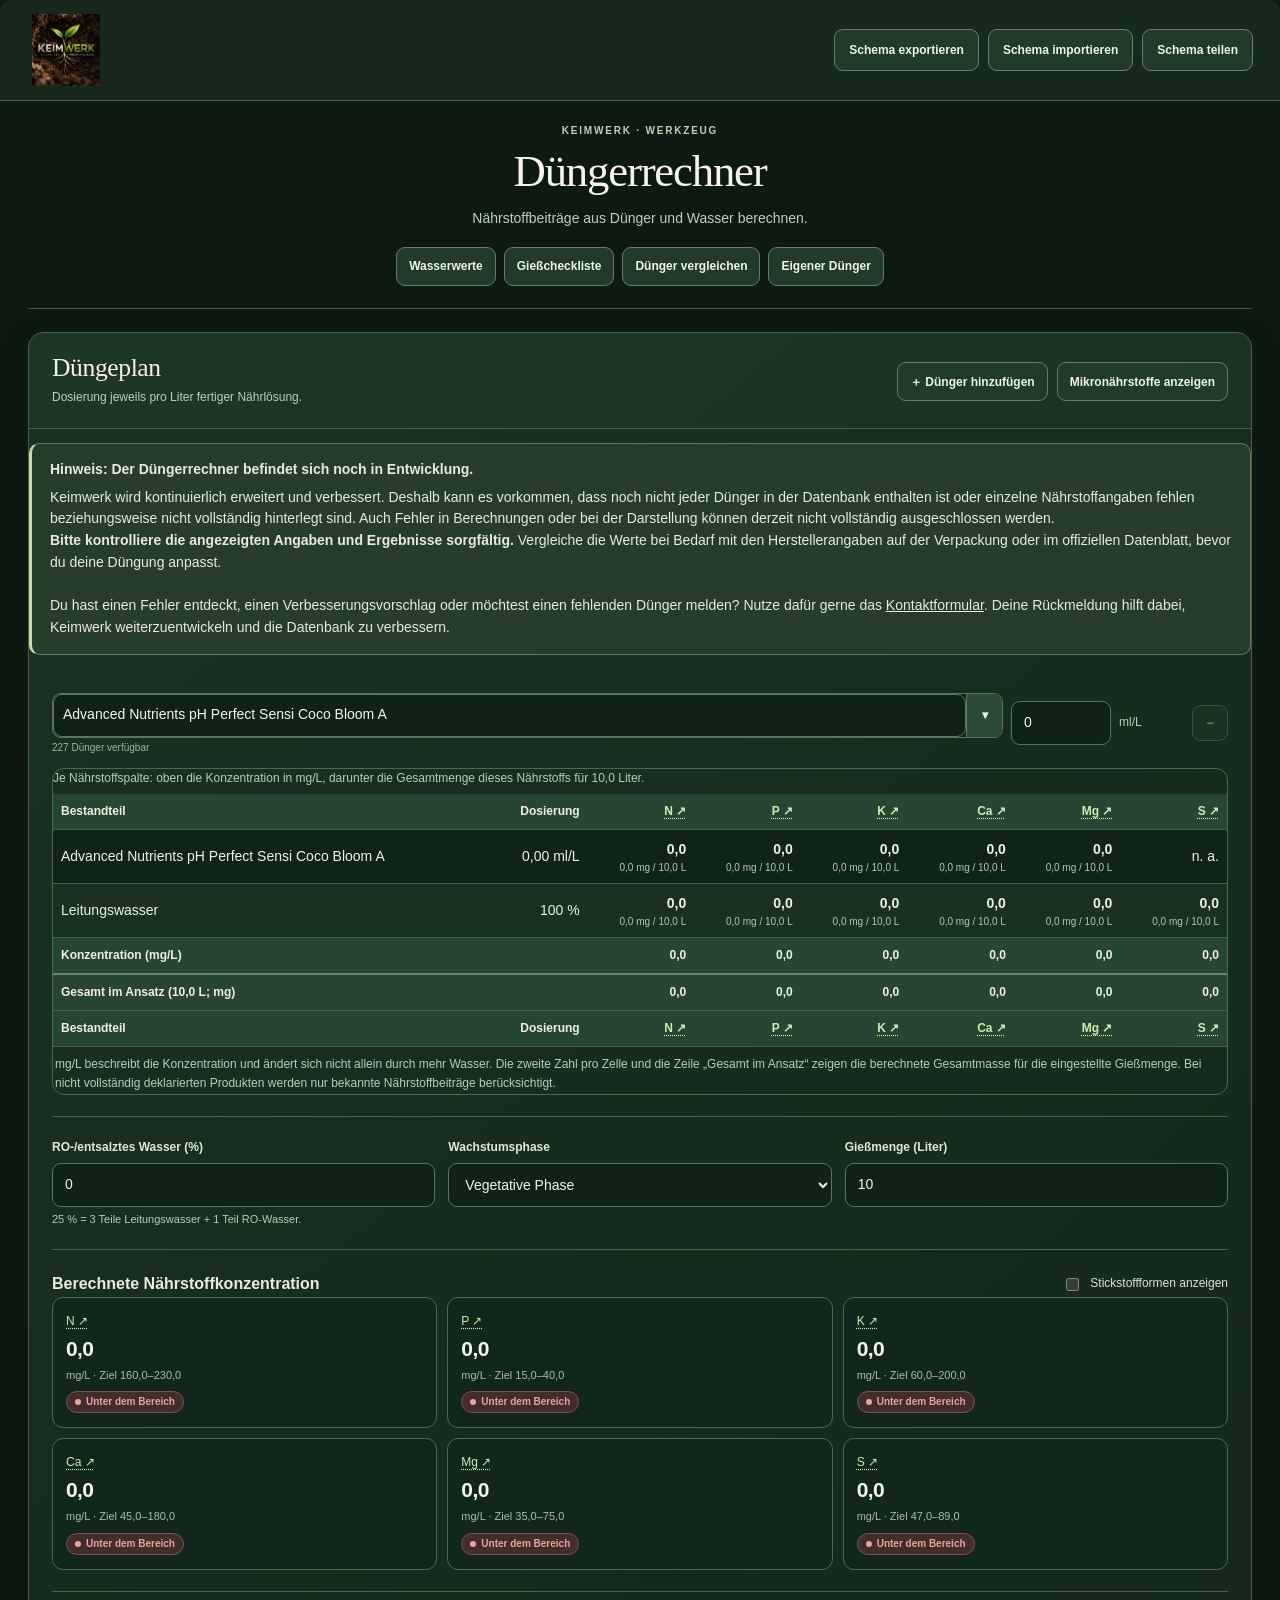
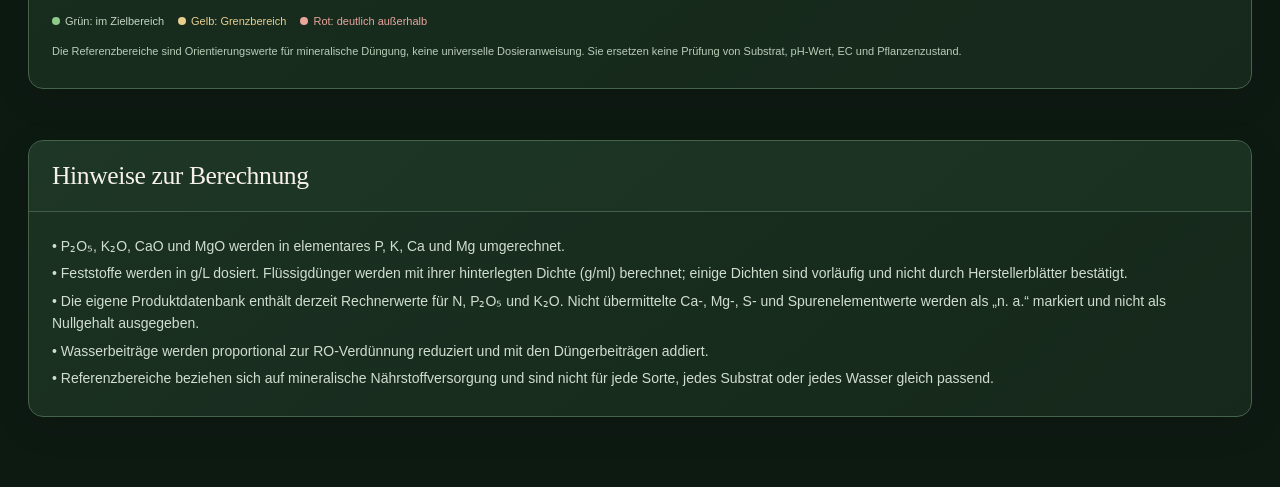
==== app/index.html @ db661397 "Add files via upload" ====
<!DOCTYPE html>

<html lang="de">
<head>
<meta charset="utf-8"/>
<meta content="width=device-width, initial-scale=1" name="viewport"/>
<title>Keimwerk – Pflanzenwissen</title>
<style>
:root{--bg:#1e2a21;--panel:#29382d;--line:#435246;--muted:#c8d0c5;--sage:#a8b9a0}
*{box-sizing:border-box}body{margin:0;background:var(--bg);color:#f0f1eb;font:14px/1.7 Arial,Helvetica,sans-serif}
button,select{font:inherit;cursor:pointer}button{font-size:inherit}
header{min-height:81px;padding:15px 6%;display:flex;align-items:center;justify-content:space-between;border-bottom:1px solid var(--line);gap:16px}
.brand{display:flex;align-items:center;gap:12px}.brand-logo-image{display:block;width:clamp(88px,9vw,118px);height:clamp(92px,9.5vw,124px);object-fit:contain;object-position:center;flex-shrink:0;border-radius:5px;overflow:visible}.brand-name{font: bold 23px/1.2 Georgia,serif;letter-spacing:2px}.tagline{font:11px Georgia,serif;color:#c3cfbd}
nav{display:flex;gap:8px}nav button{background:transparent;border:1px solid transparent;color:#e4e8df;border-radius:7px;padding:10px 13px;font-size:12px;white-space:nowrap}nav button.active{border-color:#455748;background:#2b392e}
.diary-brand-button{background:transparent;border:1px solid #455748;color:#e4e8df;border-radius:7px;padding:9px 11px;font-size:12px;white-space:nowrap;cursor:pointer;flex-shrink:0}.diary-brand-button:hover{background:#2b392e}
.page{max-width:1120px;padding:40px 6% 36px;margin:0 auto}.hero{display:grid;grid-template-columns:1.08fr .92fr;gap:clamp(28px,6vw,65px);align-items:start;padding:4px 0 52px}
.eyebrow,.section-label{font-size:12px;letter-spacing:1.8px;color:#c1d0b8;font-weight:bold}h1{font-size:clamp(38px,4.3vw,49px);line-height:1.05;letter-spacing:-1.5px;margin:20px 0 24px;font-weight:750}h1 span{color:var(--sage)}p{color:#e0e5dc;line-height:1.8;margin:8px 0;font-size:14px}.hero-copy{max-width:490px}
.primary{background:#b0c2a6;color:#1c2a20;border:0;border-radius:5px;padding:15px 18px;font-weight:bold;font-size:12px;margin-top:14px}
.hero-actions{display:flex;align-items:center;gap:10px;flex-wrap:wrap}.hero-actions .primary{margin-top:14px}.hero-calculator{background:transparent;color:#dce6d5;border:1px solid #5f715a;border-radius:5px;padding:14px 18px;font-weight:bold;font-size:12px;margin-top:14px}
.plant-panel{height:327px;border:1px solid #506351;border-radius:16px;background:linear-gradient(145deg,#314637,#2a3a2e);padding:16px 20px;display:flex;flex-direction:column;justify-content:flex-end}
.plant-art{height:220px;display:flex;align-items:center;justify-content:center}.plant-art svg{width:165px;height:198px;max-width:100%}.plant-art .hero-logo-image{display:block;width:min(250px,100%);height:220px;object-fit:contain;max-width:100%;border-radius:6px}.plant-caption{border-top:1px solid #526350;padding-top:14px;font-size:14px;font-weight:bold;text-align:center}
.section{border-top:1px solid var(--line);padding:27px 0 36px}.section-head{display:grid;grid-template-columns:.8fr 1.2fr;gap:28px;align-items:start;margin-bottom:28px}h2{font-size:25px;line-height:1.35;font-weight:500;letter-spacing:-.5px;margin:8px 0}.section-head p{margin:0}
.chooser{border:1px solid #47594a;border-radius:11px;padding:18px 19px 20px}label{display:block;font-size:13px;font-weight:bold;margin:0 0 10px}select{width:100%;height:62px;border:1px solid #64735c;border-radius:7px;background:#1e2a21;color:#e7ebe3;padding:0 15px;font-size:15px}
.lex-card{margin-top:13px;background:#29382d;border:1px solid #465749;border-radius:8px;padding:15px;display:grid;grid-template-columns:25px 1fr;gap:12px}.lex-icon{width:24px;height:24px;border-radius:5px;background:#3a4b3c;display:grid;place-items:center;color:#bdcdb4}.lex-title{font-size:13px;font-weight:bold}.lex-card p{font-size:11px;line-height:1.7;margin:4px 0 8px;color:#d4dcd1}.pill{display:inline-block;border:1px solid #5f715a;border-radius:4px;padding:2px 6px;font-size:9px;color:#dce6d5;margin-bottom:3px}.lex-card .primary{display:block;padding:11px 13px;margin-top:8px}
.intro-grid{display:grid;grid-template-columns:.8fr 1.2fr;gap:28px;align-items:start}.features{display:grid;grid-template-columns:repeat(3,minmax(0,1fr));gap:11px;margin-top:24px}.feature{background:#29382d;border:1px solid #455648;border-radius:9px;padding:16px}.feature-symbol{color:#cad9c2;font-size:14px;height:25px}.feature h3{font-size:13px;font-weight:500;margin:7px 0}.feature p{font-size:12px;line-height:1.7;margin:7px 0 0}
.contact-panel{max-width:760px;background:var(--panel);border:1px solid var(--line);border-radius:12px;padding:clamp(18px,3vw,30px)}.contact-form{display:grid;gap:16px}.contact-form label{display:block;margin:0 0 6px;font-size:13px;color:#e4e8df}.contact-form input,.contact-form select,.contact-form textarea{display:block;width:100%;min-height:44px;padding:10px 12px;border:1px solid #64735c;border-radius:7px;background:#17231b;color:#f0f1eb;font:inherit}.contact-form textarea{min-height:150px;resize:vertical}.contact-form .form-help{font-size:12px;color:var(--muted);margin:0}.contact-form .form-submit{justify-self:start;background:#b0c2a6;color:#1c2a20;border:0;border-radius:6px;padding:12px 18px;font-weight:bold}.contact-form input:focus-visible,.contact-form select:focus-visible,.contact-form textarea:focus-visible{outline:2px solid var(--sage);outline-offset:2px}
footer{text-align:center;border-top:1px solid var(--line);background:#29372c;font:13px Georgia,serif;color:#cbd7c3;padding:20px 12px}.back{background:transparent;border:0;color:#b7c8af;padding:5px 0 14px;font-size:13px}
/* Der Zurueck-zur-Startseite-Button bleibt beim Scrollen im sichtbaren Bereich. */
.back{position:sticky;top:10px;z-index:30;display:inline-block;vertical-align:top;padding:8px 12px;margin:0 0 12px;background:rgba(41,56,45,.97);border:1px solid #435246;border-radius:8px;box-shadow:0 4px 12px rgba(0,0,0,.18);color:#b7c8af;font-size:13px;line-height:1.4;white-space:nowrap;cursor:pointer}.back:hover{background:#304034;border-color:#627563}/* Nährstofflexikon: Navigationsbuttons oben links, wie beim Düngerechner. */
#nutrients #nutrients-back,
#nutrients #nutrients-to-calculator{position:fixed;top:10px;left:10px;z-index:1000;display:block;width:max-content;max-width:calc(100vw - 20px);box-sizing:border-box;vertical-align:top;margin:0;background:rgba(41,56,45,.98);border:1px solid #435246;border-radius:8px;box-shadow:0 4px 12px rgba(0,0,0,.22);color:#b7c8af;padding:8px 12px;font-size:13px;line-height:1.4;white-space:nowrap;cursor:pointer}
#nutrients #nutrients-to-calculator{top:54px;left:10px}
#nutrients #nutrients-back:hover,#nutrients #nutrients-to-calculator:hover{background:#304034;border-color:#627563}
#nutrients{padding-top:105px}
@media(max-width:650px){#nutrients #nutrients-back,#nutrients #nutrients-to-calculator{left:8px;font-size:12px;padding:7px 9px}#nutrients #nutrients-to-calculator{top:46px}#nutrients{padding-top:92px}}.subhead{padding:10px 0 24px}.subhead h1{font-size:clamp(31px,4vw,47px);margin:12px 0}.pest-grid{display:grid;grid-template-columns:repeat(2,minmax(0,1fr));gap:14px}.pest{background:#26352a;border:1px solid #435346;border-radius:9px;padding:17px;min-width:0}.pest h3{font-size:17px;line-height:1.4;margin:0 0 3px}.latin{font-style:italic;color:#b9c9b1;font-size:12px;margin-bottom:11px}.pest p{font-size:12px;line-height:1.75;margin:8px 0;color:#d8dfd4}.pest strong{color:#f0f2ea}.tip{border-left:2px solid #99ae8e;padding-left:11px;margin-top:10px!important}
.about-copy p{font-size:20px;line-height:1.9;margin:8px 0}.belief{background:#29382d;border-left:4px solid #adbea4;padding:22px 24px;margin:30px 0}.belief strong{font-size:19px}.belief p{font-size:20px;line-height:1.7;margin:4px 0 0}.about-block{padding:13px 0}.about-block h2{font-size:27px;margin-bottom:8px}.about-block p{font-size:19px;line-height:1.8}[hidden]{display:none!important}
@media(max-width:650px){header{padding:13px 5%;min-height:70px;gap:8px;flex-wrap:wrap}.brand{gap:7px}.brand-logo-image{width:min(88px,25vw);height:92px;object-fit:contain;object-position:center}.brand-name{font-size:15px;letter-spacing:1.4px}.tagline{font-size:9px}nav{width:100%;justify-content:flex-end;gap:1px}nav button{font-size:10px;padding:8px 6px}.page{padding:28px 6%}.hero{grid-template-columns:1fr;gap:25px;padding-bottom:34px}h1{font-size:44px;margin:16px 0}.plant-panel{height:280px}.plant-art{height:180px}.section-head,.intro-grid{grid-template-columns:1fr;gap:12px}.features{gap:7px}.feature{padding:11px}.feature h3{font-size:11px}.feature p{font-size:10px}.pest-grid{grid-template-columns:1fr}.about-copy p,.about-block p{font-size:16px}.belief p{font-size:16px}}

/* Bildergalerien nur im Schädlingslexikon; Startseite und Über-Seite bleiben unverändert. */
#pests .pest-images{display:grid;grid-template-columns:repeat(3,minmax(0,1fr));gap:9px;margin:15px 0 14px}
#pests .pest-images figure{min-width:0;margin:0;border:1px solid #435346;border-radius:7px;overflow:hidden;background:#1e2a21}
#pests .pest-images img{display:block;width:100%;aspect-ratio:280/176;object-fit:cover}
#pests .pest-images figcaption{padding:7px 5px 8px;text-align:center;font-size:10px;line-height:1.4;color:#d6dfd0;min-height:38px;display:flex;align-items:center;justify-content:center}
@media(max-width:650px){#pests .pest-images{gap:5px}#pests .pest-images figcaption{font-size:9px;padding:5px 3px;min-height:42px}}


/* Marienkäfer und Schwebfliegen: Originalbilder mit eingebautem Rahmen auf dieselbe Bildbreite wie die übrigen Nützlinge setzen. */
#beneficials article:nth-of-type(10) .pest-images figure,
#beneficials article:nth-of-type(11) .pest-images figure{width:332px;max-width:100%;margin:0 auto;box-sizing:border-box}
#beneficials article:nth-of-type(10) .pest-images img,
#beneficials article:nth-of-type(11) .pest-images img{display:block;box-sizing:border-box;width:100%;max-width:100%;height:auto;margin:0 auto;padding:0;border:0;border-radius:0;background:transparent}


/* Neues Ueber- und Unterduengungslexikon: separat gestylt, bestehende Bereiche bleiben unberuehrt. */
#nutrients .nutrient-guidance{display:grid;grid-template-columns:repeat(3,minmax(0,1fr));gap:12px;margin:4px 0 14px}
#nutrients .guidance-card{background:#29382d;border:1px solid #435346;border-radius:10px;padding:16px}
#nutrients .guidance-card h3{font-size:14px;line-height:1.45;color:#d3dfc9;margin:0 0 7px}
#nutrients .guidance-card p{font-size:12px;line-height:1.7;margin:0}
#nutrients .nutrient-warning{border:1px solid #a58e42;background:#3c3b27;color:#edf0e7;padding:13px 15px;border-radius:7px;margin:0 0 18px;font-size:12px;line-height:1.75}
#nutrients .nutrient-grid{display:grid;grid-template-columns:repeat(2,minmax(0,1fr));gap:14px}
#nutrients .nutrient-card{background:#26352a;border:1px solid #435346;border-radius:9px;padding:17px;min-width:0}
#nutrients .nutrient-card h3{font-size:18px;line-height:1.4;margin:0 0 3px}
#nutrients .nutrient-card h3 span{color:#d4decf;font-size:15px;font-weight:normal}
#nutrients .nutrient-card .latin{margin-bottom:8px}
#nutrients .nutrient-intro{font-size:12px;line-height:1.7;margin:6px 0 11px;color:#dce3d8}
#nutrients .nutrient-images{display:grid;grid-template-columns:repeat(2,minmax(0,1fr));gap:8px;margin:10px 0 13px}
#nutrients .nutrient-images figure{min-width:0;margin:0;border:1px solid #435346;border-radius:7px;overflow:hidden;background:#1e2a21}
#nutrients .nutrient-images img{display:block;width:100%;aspect-ratio:357/260;object-fit:cover}
#nutrients .nutrient-images figcaption{padding:6px 5px;text-align:center;font-size:10px;line-height:1.4;color:#d6dfd0}
#nutrients .nutrient-detail{padding:10px 0 1px;border-top:1px solid #394a3d;margin-top:7px}
#nutrients .nutrient-detail strong{font-size:12px;color:#d3dfc9}
#nutrients .nutrient-detail p{font-size:12px;line-height:1.7;margin:4px 0 3px}
#nutrients .nutrient-tip{border-left:2px solid #99ae8e;padding-left:10px}
#nutrients .nutrient-no-image{font-size:11px;color:#c7d2c1;border:1px dashed #526451;border-radius:7px;padding:14px;margin:10px 0 13px}
#nutrients .nutrient-source{font-size:11px;color:#c5d0c0;line-height:1.7;padding:18px 2px 3px}
@media(max-width:650px){#nutrients .nutrient-guidance{grid-template-columns:1fr;gap:8px}#nutrients .nutrient-grid{grid-template-columns:1fr}#nutrients .nutrient-card{padding:14px}#nutrients .nutrient-images{gap:6px}#nutrients .nutrient-images figcaption{font-size:9px}}


#nutrients .nutrient-extra{margin-top:34px;padding-top:25px;border-top:1px solid #435346}
#nutrients .nutrient-extra-heading{margin:25px 0 13px}
#nutrients .nutrient-extra-heading:first-child{margin-top:0}
#nutrients .nutrient-extra-heading h2{font-size:21px;line-height:1.35;margin:0 0 7px;color:#f0eee4}
#nutrients .nutrient-extra-heading p{font-size:13px;line-height:1.75;color:#d3ddd0;margin:0;max-width:850px}
#nutrients .nutrient-extra-grid{display:grid;gap:12px;margin:13px 0 18px}
#nutrients .nutrient-extra-grid.two{grid-template-columns:repeat(2,minmax(0,1fr))}
#nutrients .nutrient-extra-grid.three{grid-template-columns:repeat(3,minmax(0,1fr))}
#nutrients .nutrient-info-card{min-width:0;background:#22362a;border:1px solid #405344;border-radius:12px;padding:17px 18px;color:#e8e9df}
#nutrients .nutrient-info-card.warning{border-color:#8d8549}
#nutrients .nutrient-info-card h3{font-size:15px;margin:0 0 9px;color:#d9c36e;line-height:1.45}
#nutrients .nutrient-info-card p,#nutrients .nutrient-info-card li{font-size:12px;line-height:1.75}
#nutrients .nutrient-info-card p{margin:7px 0}
#nutrients .nutrient-info-card ul,#nutrients .nutrient-info-card ol{margin:8px 0 2px;padding-left:19px}
#nutrients .nutrient-callout{border-left:2px solid #a5b99a;padding:8px 0 8px 11px;margin-top:13px!important;color:#f0e7c4}
#nutrients .nutrient-table-wrap{overflow-x:auto;margin:12px 0 18px;border:1px solid #435346;border-radius:9px}
#nutrients .nutrient-table{width:100%;border-collapse:collapse;min-width:650px;background:#22362a}
#nutrients .nutrient-table th,#nutrients .nutrient-table td{padding:11px 12px;text-align:left;vertical-align:top;border-bottom:1px solid #435346;font-size:12px;line-height:1.6}
#nutrients .nutrient-table th{background:#294638;color:#e1ce78;font-weight:700}
#nutrients .nutrient-table tr:last-child td{border-bottom:0}
#nutrients .nutrient-steps{counter-reset:steps;list-style:none;padding:0;margin:12px 0 18px;display:grid;grid-template-columns:repeat(2,minmax(0,1fr));gap:8px}
#nutrients .nutrient-steps li{counter-increment:steps;background:#22362a;border:1px solid #405344;border-radius:9px;padding:12px 13px 12px 42px;position:relative;font-size:12px;line-height:1.65}
#nutrients .nutrient-steps li:before{content:counter(steps);position:absolute;left:12px;top:12px;color:#e1ce78;font-weight:700}
#nutrients .nutrient-source-expanded{border-top:1px solid #435346;margin-top:24px}
@media(max-width:700px){#nutrients .nutrient-extra-grid.two,#nutrients .nutrient-extra-grid.three,#nutrients .nutrient-steps{grid-template-columns:1fr}#nutrients .nutrient-extra-heading h2{font-size:19px}#nutrients .nutrient-info-card{padding:14px}}

/* Inhaltsverzeichnis für das Nährstofflexikon – Ergänzung, übriges Design unverändert */
#nutrients .nutrient-toc{margin:22px 0 28px;padding:20px;border:1px solid var(--line);border-radius:12px;background:rgba(41,56,45,.72)}
#nutrients .nutrient-toc-title{margin:0 0 5px;font-size:18px;line-height:1.35}
#nutrients .nutrient-toc-intro{margin:0 0 14px;color:var(--muted);font-size:13px}
#nutrients .nutrient-toc-links{display:grid;grid-template-columns:repeat(auto-fit,minmax(185px,1fr));gap:8px}
#nutrients .nutrient-toc-links a{display:block;padding:9px 11px;border:1px solid #435246;border-radius:7px;background:#202f24;color:#edf0e9;text-decoration:none;font-size:13px;line-height:1.4;transition:background .15s,border-color .15s}
#nutrients .nutrient-toc-links a:hover,#nutrients .nutrient-toc-links a:focus{background:#344737;border-color:#a8b9a0;outline:none}
#nutrients [id^="nutrient-jump-"]{scroll-margin-top:22px}
#nutrients [id^="nutrient-profile-"]{scroll-margin-top:22px}


/* Düngerrechner-Integration: nur Layout der neuen Rechneransicht und ergänzte Navigation. */
#calculator.page{max-width:none;width:100%;padding:22px clamp(10px,2vw,28px) 24px}
#calculator .subhead{max-width:1320px;margin:0 auto;padding:6px 0 16px}
#calculator .subhead h1{margin:8px 0;font-size:clamp(29px,3vw,40px)}
#calculator .subhead p{margin:8px 0 0;font-size:13px}
#calculator .calculator-frame-shell{width:100%;max-width:1480px;margin:0 auto;min-width:0}
#calculator-frame{display:block;width:100%;min-width:0;height:1100px;border:0;border-radius:12px;background:#1e2a21;overflow:hidden}
@media(max-width:650px){header{flex-wrap:wrap}header nav{width:100%;justify-content:flex-end;flex-wrap:wrap}header nav button{font-size:10px;padding:8px 7px}#calculator.page{padding:16px 5% 22px}}




.welcome-development-note{margin:18px 0 4px;padding:13px 15px;border:1px solid #586b58;border-left:3px solid #a8b9a0;border-radius:9px;background:rgba(168,185,160,.09);color:#dce5d7;font-size:.92rem;line-height:1.55}
.welcome-development-note strong{display:block;margin-bottom:4px;color:#f1f4ed}
.welcome-contact-link{display:inline;border:0;padding:0;background:none;color:#c5d8b8;text-decoration:underline;text-underline-offset:3px;cursor:pointer;font:inherit}

/* Willkommensfenster beim Aufruf der Website */
.welcome-overlay{position:fixed;inset:0;z-index:5000;display:flex;align-items:center;justify-content:center;padding:20px;background:rgba(8,15,10,.78);backdrop-filter:blur(5px)}
.welcome-overlay[hidden]{display:none!important}
.welcome-dialog{position:relative;width:min(100%,540px);padding:clamp(24px,5vw,42px);background:#29382d;border:1px solid #526653;border-radius:18px;box-shadow:0 24px 80px rgba(0,0,0,.4);text-align:left}
.welcome-kicker{color:#b8c9ae;font-size:11px;letter-spacing:2px;font-weight:bold;text-transform:uppercase}
.welcome-dialog h2{font-size:clamp(27px,5vw,38px);line-height:1.15;margin:12px 0 14px;color:#f0f1eb}
.welcome-dialog p{font-size:15px;margin:0 0 12px}
.welcome-actions{display:flex;gap:10px;flex-wrap:wrap;justify-content:center;align-items:center;margin-top:24px}
.welcome-actions button{border-radius:7px;padding:12px 17px;font-weight:bold}
.welcome-enter{background:#b0c2a6;color:#1c2a20;border:0}
.welcome-close{background:transparent;color:#e0e5dc;border:1px solid #60715e}
.welcome-close-x{position:absolute;right:13px;top:13px;z-index:2;background:transparent;border:0;color:#e0e5dc;font-size:24px;line-height:1;padding:5px;cursor:pointer;pointer-events:auto}
@media(max-width:480px){.welcome-dialog{padding:26px 20px}.welcome-actions button{width:100%}}

/* Cannabis-Mängel-Finder – in die bestehende Keimwerk-Seite integriert */
.cf-warning{background:#3b3425;border:1px solid #74613a;border-radius:9px;padding:13px 15px;margin:10px 0 18px;color:#f4e5bd;font-size:13px}
.cf-grid{display:grid;grid-template-columns:minmax(0,1fr) 280px;gap:16px;align-items:start}
.cf-panel{background:#29382d;border:1px solid #435246;border-radius:10px;padding:19px;margin-bottom:16px;min-width:0}
.cf-panel h2{font-size:20px;margin:0 0 8px}.cf-panel h3{font-size:15px;margin:18px 0 5px}.cf-panel p,.cf-panel li{font-size:13px;color:#d8dfd4;line-height:1.7}
.cf-checks{display:grid;grid-template-columns:repeat(2,minmax(0,1fr));gap:8px;margin:12px 0 23px}
.cf-checks label{display:flex;align-items:flex-start;gap:9px;border:1px solid #435246;border-radius:7px;padding:10px;background:#233127;font-weight:normal;font-size:12px;line-height:1.5;margin:0;cursor:pointer}
.cf-checks input{accent-color:#a8b9a0;margin-top:3px;flex-shrink:0}
.cf-checks label:has(input:checked){background:#344638;border-color:#91a58a}
.cf-field{margin:13px 0}.cf-field label{margin-bottom:6px}.cf-field select,.cf-field input,.cf-field textarea{width:100%;border:1px solid #64735c;border-radius:7px;background:#1e2a21;color:#f0f1eb;padding:11px;font:inherit;font-size:13px}.cf-field select{height:auto;min-height:44px}.cf-field textarea{resize:vertical}
.cf-actions{display:flex;gap:9px;flex-wrap:wrap;margin-top:18px}.cf-secondary{background:transparent;color:#dce6d5;border:1px solid #5f715a;border-radius:5px;padding:12px 15px;font-weight:bold;font-size:12px}
.cf-results{margin-top:18px}.cf-result{background:#26352a;border:1px solid #435346;border-radius:9px;padding:15px;margin:12px 0}.cf-result h3{margin:5px 0;font-size:17px}.cf-result p,.cf-result li{font-size:13px}.cf-result .cf-label{display:inline-block;border:1px solid #5f715a;border-radius:4px;padding:2px 6px;font-size:10px;color:#dce6d5;margin:2px 4px 2px 0}.cf-result-images{display:grid;grid-template-columns:repeat(2,minmax(0,1fr));gap:9px;margin:12px 0}.cf-result-images figure{margin:0;background:#1e2a21;border:1px solid #435246;border-radius:7px;overflow:hidden}.cf-result-images img{display:block;width:100%;height:180px;object-fit:contain;background:#17231b}.cf-result-images figcaption{font-size:11px;padding:7px;color:#c8d0c5}.cf-lex-result{margin:10px 0 14px;padding:10px;border:1px solid #435346;border-radius:7px;background:#1e2a21}.cf-pest-preview{grid-template-columns:repeat(3,minmax(0,1fr));gap:6px;margin:0 0 9px}.cf-pest-preview img{height:105px;object-fit:cover}.cf-pest-preview figcaption{font-size:10px;padding:5px}.cf-link{background:transparent;border:1px solid #5f715a;color:#dce6d5;border-radius:5px;padding:9px 12px;cursor:pointer;font-weight:bold;font-size:12px}
.cf-muted{color:#b9c9b1!important}

.sd-strain-image-missing{display:flex;flex-direction:column;justify-content:center;gap:7px;min-height:100px;margin:0 0 12px;padding:14px;border:1px dashed #536753;border-radius:9px;background:#1c2820;color:#c4d0c0;font-size:12px;line-height:1.5;overflow-wrap:anywhere}.sd-strain-image-missing a,.sd-buy-link{color:#d6e8c9;text-decoration:none}.sd-strain-image-missing a{text-decoration:underline}.sd-buy-link{text-align:center;display:inline-flex;align-items:center;justify-content:center;white-space:normal;overflow-wrap:anywhere}
@media(max-width:760px){.cf-grid{grid-template-columns:1fr}.cf-checks{grid-template-columns:1fr}.cf-result-images img{height:145px}.cf-pest-preview img{height:80px}.cf-pest-preview figcaption{font-size:9px}}
@media print{body{background:white;color:#111}.cf-side,.cf-actions,header,footer{display:none!important}.cf-panel,.cf-result{background:white;color:#111;border:1px solid #aaa;box-shadow:none}.cf-panel p,.cf-result p,.cf-result li,.cf-result h3{color:#111}.cf-warning{background:#fff8e8;color:#111}}

/* Cannabis-Wissensnetz: verknuepft vorhandene Keimwerk-Lexika ohne Inhalte zu duplizieren. */
.knowledge-network{margin-top:14px}
.knowledge-tools{display:grid;grid-template-columns:1fr auto;gap:10px;margin:18px 0 22px}
.knowledge-tools input{width:100%;min-height:48px;padding:11px 13px;border:1px solid #64735c;border-radius:7px;background:#17231b;color:#f0f1eb;font:inherit}
.knowledge-tools button,.knowledge-filter{border:1px solid #5f715a;background:#29382d;color:#e4e8df;border-radius:7px;padding:10px 13px}
.knowledge-filter-row{display:flex;gap:8px;flex-wrap:wrap;margin:0 0 18px}
.knowledge-filter[aria-pressed="true"]{background:#b0c2a6;color:#1c2a20;border-color:#b0c2a6;font-weight:bold}
.knowledge-grid{display:grid;grid-template-columns:repeat(2,minmax(0,1fr));gap:13px}
.knowledge-node{background:#26352a;border:1px solid #435346;border-radius:10px;padding:16px;min-width:0}
.knowledge-node h2{font-size:17px;margin:0 0 6px;color:#eef2e9}
.knowledge-node p{font-size:12px;line-height:1.7;color:#d8dfd4;margin:7px 0 12px}
.knowledge-category{display:inline-block;font-size:10px;letter-spacing:.6px;text-transform:uppercase;color:#c5d5bc;margin-bottom:6px}
.knowledge-links{display:flex;flex-wrap:wrap;gap:7px;margin:10px 0}
.knowledge-links button{border:1px solid #5f715a;border-radius:5px;background:#314436;color:#e5ecdf;padding:6px 9px;font-size:11px;text-align:left}
.knowledge-open{border:0;border-radius:5px;background:#b0c2a6;color:#1c2a20;padding:9px 12px;font-weight:bold;font-size:11px;margin-top:6px}
.knowledge-empty{padding:18px;border:1px dashed #5f715a;border-radius:8px;color:#d8dfd4}
@media(max-width:650px){.knowledge-grid{grid-template-columns:1fr}.knowledge-tools{grid-template-columns:1fr}.knowledge-tools button{width:100%}}


/* Projekt 4: Interaktiver Cannabis-Wissensassistent */
.ka-shell{max-width:900px;margin:0 auto}
.ka-intro{color:#d4dfd0;max-width:780px}
.ka-note{border:1px solid #4b604d;background:#253329;border-radius:9px;padding:12px 14px;color:#cad6c4;font-size:12px;line-height:1.7;margin:14px 0}
.ka-suggestions{display:flex;gap:8px;flex-wrap:wrap;margin:14px 0 18px}
.ka-suggestion{background:#27362b;color:#e4e9df;border:1px solid #536751;border-radius:999px;padding:8px 12px;font-size:12px;text-align:left}
.ka-suggestion:hover,.ka-suggestion:focus-visible{background:#334737;border-color:#9eb594;outline:2px solid transparent}
.ka-chat-panel{border:1px solid #46594a;border-radius:13px;background:#243128;overflow:hidden}
.ka-chat-heading{padding:16px 18px;border-bottom:1px solid #435346;display:flex;align-items:center;gap:10px}
.ka-chat-dot{width:10px;height:10px;border-radius:50%;background:#a9c19e;box-shadow:0 0 0 4px rgba(169,193,158,.12);flex-shrink:0}
.ka-chat-heading strong{font-size:14px}.ka-chat-heading span{display:block;color:#bfcdb8;font-size:11px}
.ka-messages{padding:16px;display:grid;gap:13px;min-height:130px;max-height:600px;overflow:auto}
.ka-message{max-width:92%;padding:12px 14px;border:1px solid #46594a;border-radius:11px;background:#2b3b30;justify-self:start;min-width:0}
.ka-message.user{background:#344638;border-color:#61765c;justify-self:end}
.ka-message-label{color:#bbceb3;font-size:10px;font-weight:bold;letter-spacing:.7px;text-transform:uppercase;margin:0 0 5px}
.ka-message-body{white-space:pre-wrap;overflow-wrap:anywhere;color:#edf0e9;font-size:13px;line-height:1.75;margin:0}
.ka-sources{display:flex;flex-wrap:wrap;gap:6px;margin-top:10px;padding-top:9px;border-top:1px solid #45594a}
.ka-source-button{background:#1f2c22;color:#d7e2d1;border:1px solid #596c55;border-radius:6px;padding:6px 8px;font-size:11px}
.ka-compose{border-top:1px solid #435346;padding:15px;background:#29382d}
.ka-compose label{margin-bottom:7px}.ka-compose textarea{display:block;width:100%;min-height:104px;resize:vertical;padding:12px;border:1px solid #63765d;border-radius:8px;background:#17231b;color:#f0f1eb;font:14px/1.6 Arial,Helvetica,sans-serif}
.ka-compose textarea:focus-visible{outline:2px solid #a8b9a0;outline-offset:2px}
.ka-compose-footer{display:flex;justify-content:space-between;align-items:center;gap:12px;flex-wrap:wrap;margin-top:12px}
.ka-submit{background:#b0c2a6;color:#1c2a20;border:0;border-radius:6px;padding:12px 16px;font-weight:bold}
.ka-submit:disabled{opacity:.55;cursor:wait}
.ka-status{font-size:12px;color:#c8d4c1;margin:10px 0 0;min-height:1.5em}
.ka-empty-context{font-size:12px;color:#c8d0c5}
@media(max-width:650px){.ka-messages{padding:10px}.ka-message{max-width:100%}.ka-compose{padding:12px}.ka-suggestion{font-size:11px}}

</style>
<style>
#diary-nav{border-color:#455748}
.gd-grid{display:grid;grid-template-columns:repeat(2,minmax(0,1fr));gap:12px}
#grow-diary input:not([type=file]),#grow-diary select,#grow-diary textarea{display:block;width:100%;margin-top:5px;padding:10px;background:#17231b;color:#f0f1eb;border:1px solid #435246;border-radius:7px;min-height:42px}
#grow-diary input[type=file]{display:block;margin-top:7px;max-width:100%;color:#dce5d7}
.gd-wide{grid-column:1/-1}.gd-help{display:block;color:#c8d0c5;font-weight:normal;font-size:11px;margin-top:4px}
.gd-actions{display:flex;flex-wrap:wrap;gap:9px;margin-top:14px}.gd-toolbar{display:flex;justify-content:space-between;align-items:center;gap:12px;flex-wrap:wrap;margin:20px 0}
.gd-projects{display:grid;grid-template-columns:repeat(auto-fit,minmax(230px,1fr));gap:14px}
.gd-card{background:#29382d;border:1px solid #435246;border-radius:11px;overflow:hidden}.gd-card img{width:100%;height:170px;object-fit:cover;display:block}.gd-card-body{padding:14px}.gd-card h3{margin:0 0 5px;font-size:18px}.gd-card p{font-size:12px;margin:4px 0}.gd-muted{color:#c8d0c5;font-size:12px}.gd-entry{border-top:1px solid #435246;padding:15px 0}.gd-entry img{max-width:180px;max-height:180px;object-fit:cover;border-radius:8px;display:block;margin:8px 0}.gd-fields{display:grid;grid-template-columns:repeat(auto-fit,minmax(130px,1fr));gap:10px}.gd-detail-actions{display:flex;gap:8px;flex-wrap:wrap}
@media(max-width:650px){.gd-grid{grid-template-columns:1fr}.gd-wide{grid-column:auto}.gd-toolbar{align-items:flex-start}}
</style>

<style>
/* Projekt 5: Cannabis-Grow-Analyse */
.ga-warning{background:#3b3425;border:1px solid #74613a;border-radius:9px;padding:13px 15px;margin:10px 0 18px;color:#f4e5bd;font-size:13px;line-height:1.65}
.ga-panel{background:#29382d;border:1px solid #435246;border-radius:11px;padding:20px;margin:14px 0;color:#f0f1eb;min-width:0}
.ga-panel h2{font-size:20px;margin:0 0 10px}.ga-panel h3{font-size:16px;margin:18px 0 8px}.ga-panel p,.ga-panel li{color:#d8dfd4;font-size:13px;line-height:1.7}
.ga-controls{display:grid;grid-template-columns:minmax(0,1fr) auto;gap:12px;align-items:end}.ga-field label{display:block;font-weight:bold;font-size:13px}.ga-field select{display:block;width:100%;margin-top:6px;padding:11px;background:#17231b;color:#f0f1eb;border:1px solid #64735c;border-radius:7px;min-height:44px}
.ga-actions{display:flex;gap:9px;flex-wrap:wrap;margin-top:14px}.ga-button{border:1px solid #61755d;border-radius:6px;padding:11px 14px;background:#b0c2a6;color:#1c2a20;font-weight:bold;cursor:pointer}.ga-button.secondary{background:transparent;color:#dce6d5}.ga-button:disabled{opacity:.55;cursor:wait}
.ga-check{display:flex!important;align-items:flex-start;gap:9px;margin:14px 0 8px;font-weight:normal!important}.ga-check input{margin-top:3px;accent-color:#b0c2a6}.ga-muted{color:#bdcbb7!important;font-size:12px!important}.ga-status{font-size:13px;min-height:1.4em;color:#cfddc7;overflow-wrap:anywhere}
.ga-stats{display:grid;grid-template-columns:repeat(auto-fit,minmax(150px,1fr));gap:10px;margin:16px 0}.ga-stat{background:#1e2a21;border:1px solid #435246;border-radius:8px;padding:13px}.ga-stat span{display:block;font-size:11px;color:#bdcbb7}.ga-stat strong{display:block;font-size:22px;margin-top:4px;overflow-wrap:anywhere}.ga-table-wrap{overflow-x:auto}.ga-table{width:100%;border-collapse:collapse;font-size:12px}.ga-table th,.ga-table td{text-align:left;padding:10px 9px;border-bottom:1px solid #435246;vertical-align:top;white-space:nowrap}.ga-table th{color:#c8d8c1;font-weight:bold}.ga-table td{color:#e2e7df}.ga-charts{display:grid;grid-template-columns:repeat(auto-fit,minmax(260px,1fr));gap:12px;margin:12px 0}.ga-chart{background:#1e2a21;border:1px solid #435246;border-radius:8px;padding:12px;min-width:0}.ga-chart h4{font-size:13px;margin:0 0 8px}.ga-chart svg{width:100%;height:100px;display:block;overflow:visible}.ga-chart .ga-chart-note{color:#bdcbb7;font-size:11px;margin:7px 0 0}.ga-timeline{display:grid;gap:9px}.ga-entry{background:#1e2a21;border:1px solid #435246;border-radius:8px;padding:12px}.ga-entry header{position:static;display:flex;justify-content:space-between;gap:10px;align-items:flex-start;background:transparent;padding:0;border:0}.ga-entry h4{font-size:13px;margin:0;color:#f0f1eb}.ga-entry p{margin:5px 0 0}.ga-result{background:#1e2a21;border:1px solid #435246;border-radius:8px;padding:16px;white-space:pre-wrap;line-height:1.75;font-size:14px;color:#f0f1eb;overflow-wrap:anywhere}.ga-ai-top{display:flex;justify-content:space-between;align-items:center;gap:10px;flex-wrap:wrap}.ga-note{background:#233127;border:1px solid #435246;padding:12px;border-radius:7px;color:#cbd7c5;font-size:12px;line-height:1.6}
@media(max-width:650px){.ga-controls{grid-template-columns:1fr}.ga-table{min-width:600px}.ga-panel{padding:14px}}
@media print{#grow-analysis .ga-controls,#grow-analysis .ga-actions,#grow-analysis .ga-check,#grow-analysis #ga-turnstile-widget,.ga-button{display:none!important}.ga-panel,.ga-stat,.ga-chart,.ga-entry,.ga-result{background:white!important;color:#111!important;border:1px solid #bbb!important}.ga-panel p,.ga-panel li,.ga-table td,.ga-table th,.ga-chart .ga-chart-note{color:#222!important}.ga-warning,.ga-note{background:white!important;color:#111!important}}
</style>


<style id="keimwerk-global-mobile-layout">
/* Keimwerk – responsive Oberfläche für Smartphones und Tablets */
html{scroll-padding-top:12px;-webkit-text-size-adjust:100%}
body{overflow-x:hidden}
img,svg,video,canvas,iframe{max-width:100%}
button,input,select,textarea{touch-action:manipulation}
.page,.section,.contact-panel,.cf-panel,.ga-panel,.knowledge-node,.ka-shell,.gd-card,.ga-chart{min-width:0}
.page img,.page video,.page canvas{max-width:100%;height:auto}
#grow-analysis .ga-table-wrap,#grow-analysis .ga-table-wrap table,.nutrient-table-wrap{max-width:100%}
.ga-table-wrap,.nutrient-table-wrap{overflow-x:auto;-webkit-overflow-scrolling:touch;overscroll-behavior-x:contain}

@media(max-width:760px){
  header{width:100%;padding:12px 16px;align-items:flex-start;gap:9px;flex-wrap:wrap}
  .brand{width:100%;min-width:0;gap:9px;flex-wrap:wrap}
  .brand-logo-image{width:72px;height:76px}
  .diary-brand-button{min-height:42px;white-space:normal;padding:9px 11px;max-width:100%}
  header nav{display:flex;width:100%;max-width:100%;justify-content:flex-start;gap:6px;flex-wrap:nowrap;overflow-x:auto;overflow-y:hidden;padding:0 0 4px;-webkit-overflow-scrolling:touch;scrollbar-width:thin}
  header nav button{flex:0 0 auto;min-height:42px;padding:10px 12px;font-size:12px}
  .page{width:100%;max-width:100%;padding:24px 16px 28px}
  .hero{grid-template-columns:minmax(0,1fr);gap:18px;padding:0 0 30px}
  .hero>div,.hero-copy{min-width:0;max-width:100%}
  .hero h1{font-size:clamp(34px,9vw,44px);letter-spacing:-.8px}
  .plant-panel{height:auto;min-height:210px;padding:14px}
  .plant-art{height:auto;min-height:125px}
  .plant-art .hero-logo-image{width:min(210px,100%);height:auto;max-height:160px}
  .section-head,.intro-grid{grid-template-columns:minmax(0,1fr);gap:12px}
  .features{grid-template-columns:repeat(2,minmax(0,1fr));gap:10px}
  .lex-card{grid-template-columns:24px minmax(0,1fr)}
  .hero-actions{gap:8px;flex-wrap:wrap}
  .hero-actions button,.lex-card .primary{max-width:100%;white-space:normal}
  .contact-panel{width:100%;max-width:100%;padding:16px}
  .contact-form input,.contact-form select,.contact-form textarea{min-width:0;font-size:16px}
  .knowledge-grid,.cf-grid,.gd-grid{grid-template-columns:minmax(0,1fr)}
  .knowledge-tools{grid-template-columns:minmax(0,1fr)}
  .knowledge-tools button{width:100%}
  .gd-wide{grid-column:auto}
  .gd-fields{grid-template-columns:repeat(2,minmax(0,1fr))}
  .gd-toolbar{align-items:flex-start;gap:9px}
  .gd-actions,.gd-detail-actions{gap:7px}
  .ga-controls{grid-template-columns:minmax(0,1fr)}
  .ga-stats{grid-template-columns:repeat(2,minmax(0,1fr))}
  .ga-charts{grid-template-columns:minmax(0,1fr)}
  .ga-panel,.cf-panel{padding:14px;max-width:100%}
  .ga-table-wrap,.nutrient-table-wrap{width:100%;overflow-x:auto;-webkit-overflow-scrolling:touch}
  .ga-table{min-width:600px}
  .ka-shell{width:100%;max-width:100%}
  .ka-messages{max-height:min(55vh,480px);max-height:min(55dvh,480px)}
  .ka-compose textarea{font-size:16px}
  .page button{min-height:42px;max-width:100%;white-space:normal}
  .page input:not([type=checkbox]):not([type=radio]):not([type=file]),.page select,.page textarea{max-width:100%;min-width:0;font-size:16px}
  .page input[type=checkbox],.page input[type=radio]{min-height:0}
  #calculator.page{padding:12px 0 20px}
  #calculator>.back{margin-left:16px;margin-right:16px}
  #calculator .subhead{padding:8px 16px 12px}
  #calculator .calculator-frame-shell{width:100%;max-width:none;border-radius:0}
  #calculator-frame{display:block;width:100%;max-width:100%;min-width:0;height:1100px;border-radius:0}
  .welcome-dialog{width:calc(100vw - 24px);max-width:540px;max-height:calc(100vh - 24px);max-height:calc(100dvh - 24px);overflow:auto}
  .water-warning-dialog{width:100%;max-width:100%}
}

@media(max-width:480px){
  header{padding:10px 12px}
  .brand-logo-image{width:62px;height:66px}
  .page{padding:19px 12px 24px}
  #calculator.page{padding:10px 0 18px}
  .features{grid-template-columns:minmax(0,1fr)}
  .section{padding:20px 0 26px}
  .hero-actions{display:grid;grid-template-columns:minmax(0,1fr);align-items:stretch}
  .hero-actions button{width:100%;margin-top:7px}
  .gd-fields{grid-template-columns:minmax(0,1fr)}
  .gd-toolbar>*{max-width:100%}
  .gd-toolbar button,.gd-actions button,.gd-detail-actions button{min-height:42px}
  .ga-stats{grid-template-columns:repeat(2,minmax(0,1fr));gap:7px}
  .ga-stat{padding:10px}
  .ga-stat strong{font-size:19px}
  .ga-panel h2,.cf-panel h2{font-size:19px}
  .knowledge-tools input{font-size:16px}
  .ka-suggestions{display:grid;grid-template-columns:minmax(0,1fr)}
  .ka-suggestion{width:100%;font-size:12px}
  .welcome-dialog{padding:22px 17px}
  .page table{font-size:12px}
}

@media(max-width:360px){
  header nav button{padding:9px 10px;font-size:11px}
  .ga-stats{grid-template-columns:minmax(0,1fr)}
  .gd-fields{grid-template-columns:minmax(0,1fr)}
  .hero h1{font-size:33px}
}

</style>

<style id="keimwerk-diary-entry-actions-mobile-fix">
/* Tagebucheintrag-Aktionen immer sichtbar und gut antippbar halten. */
#gde-list .gd-entry-actions{display:flex!important;flex-wrap:wrap;align-items:stretch;gap:8px;width:100%;margin-top:12px;position:static!important;visibility:visible!important;opacity:1!important;overflow:visible}
#gde-list .gd-entry-actions button{display:inline-flex!important;align-items:center;justify-content:center;position:static!important;float:none!important;visibility:visible!important;opacity:1!important;pointer-events:auto!important;z-index:auto!important;min-height:42px;padding:9px 12px;margin:0;max-width:100%;white-space:normal;line-height:1.35;box-sizing:border-box}
#gde-list .gd-entry-actions .gd-entry-edit-button{border:1px solid #718b68;background:#2e4933;color:#edf5e8}
#gde-list .gd-entry-actions .gd-entry-delete-button{border:1px solid #80564f;background:#422e2b;color:#f6e4e0}
@media(max-width:760px){
  #gde-list .gd-entry-actions{display:grid!important;grid-template-columns:repeat(2,minmax(0,1fr));gap:8px}
  #gde-list .gd-entry-actions button{width:100%!important;min-width:0;font-size:14px;padding:10px 7px;overflow-wrap:anywhere}
  #gde-list .gd-entry{overflow:visible}
}
@media(max-width:390px){
  #gde-list .gd-entry-actions{grid-template-columns:minmax(0,1fr)}
}
</style>
<style id="keimwerk-bf-strain-images">
#strain-library .sd-strain-image-wrap{margin:0 0 7px;border:1px solid #435246;border-radius:8px;overflow:hidden;background:#17231b;min-width:0}
#strain-library .sd-strain-image-wrap img{display:block;width:100%;aspect-ratio:4/3;object-fit:cover;background:#17231b}
#strain-library .sd-strain-image-wrap figcaption,#strain-library .sd-strain-detail-figure figcaption{padding:7px 9px;font-size:11px;line-height:1.45;color:#c4d0c0;overflow-wrap:anywhere}
#strain-library .sd-strain-image-wrap figcaption a,#strain-library .sd-strain-detail-figure figcaption a{color:#d3e4c9;text-decoration:underline}
#strain-library .sd-strain-highlights{color:#e4ecdf!important;font-weight:600}
#strain-library .sd-detail-image{margin:10px 0 16px;min-width:0}
#strain-library .sd-strain-detail-figure{margin:0;max-width:700px;border:1px solid #435246;border-radius:10px;overflow:hidden;background:#17231b}
#strain-library .sd-strain-detail-figure img{display:block;width:100%;max-height:500px;object-fit:contain;background:#111810}
@media(max-width:600px){#strain-library .sd-strain-image-wrap img{aspect-ratio:4/3}#strain-library .sd-detail-image{margin-top:8px}#strain-library .sd-strain-detail-figure img{max-height:360px}}
</style>
<style id="keimwerk-strain-library-responsive">
#strain-library{min-width:0;color:#f0f1eb}
#strain-library .sd-button{margin:0}
.sd-intro{max-width:960px;margin:8px auto 22px}.sd-intro h1{font-size:clamp(28px,4vw,42px);margin:6px 0 10px}.sd-intro p{max-width:850px;color:#d4ddd0;font-size:14px;line-height:1.75}.sd-notice{background:#233127;border:1px solid #435246;border-radius:8px;padding:12px 14px;color:#cad7c3;font-size:12px;line-height:1.65;margin-top:14px}
.sd-stats{display:grid;grid-template-columns:repeat(3,minmax(0,1fr));gap:10px;margin:18px 0}.sd-stat{min-width:0;background:#29382d;border:1px solid #435246;border-radius:10px;padding:14px}.sd-stat span{display:block;color:#bdcbb7;font-size:12px}.sd-stat strong{display:block;font-size:25px;margin-top:4px;overflow-wrap:anywhere}
.sd-panel{background:#29382d;border:1px solid #435246;border-radius:12px;padding:20px;margin:16px 0;min-width:0}.sd-toolbar{display:grid;grid-template-columns:minmax(0,2fr) minmax(180px,1fr);gap:12px}.sd-toolbar-field,.sd-fields label{display:block;min-width:0;color:#edf1e9;font-size:13px;font-weight:600}.sd-toolbar-field input,.sd-toolbar-field select,.sd-fields input,.sd-fields select,.sd-fields textarea{display:block;width:100%;box-sizing:border-box;margin-top:6px;padding:11px 12px;background:#17231b;color:#f0f1eb;border:1px solid #536753;border-radius:7px;min-height:44px;font:inherit;font-weight:normal}.sd-fields textarea{resize:vertical;line-height:1.55}.sd-fields input[type=file]{padding:9px;max-width:100%}.sd-fields input:focus-visible,.sd-fields select:focus-visible,.sd-fields textarea:focus-visible,.sd-toolbar-field input:focus-visible,.sd-toolbar-field select:focus-visible{outline:2px solid #b6c9aa;outline-offset:2px}.sd-fields{display:grid;grid-template-columns:repeat(2,minmax(0,1fr));gap:13px}.sd-fields .sd-wide{grid-column:1/-1}.sd-actions{display:flex;flex-wrap:wrap;gap:9px;align-items:center;margin-top:14px}.sd-button{display:inline-flex;justify-content:center;align-items:center;gap:6px;min-height:42px;padding:10px 14px;border:1px solid #61755d;border-radius:7px;background:#223126;color:#e1e9dc;font-weight:700;font-size:13px;line-height:1.35;cursor:pointer;max-width:100%;white-space:normal}.sd-button:hover{filter:brightness(1.12)}.sd-button.primary{background:#b0c2a6;color:#1c2a20;border-color:#b0c2a6}.sd-button.secondary{background:transparent;color:#dce6d5}.sd-button.danger{border-color:#80564f;background:#422e2b;color:#f6e4e0}.sd-button:disabled{opacity:.5;cursor:not-allowed}.sd-status{min-height:1.3em;color:#d0dfc7;font-size:12px;line-height:1.6;overflow-wrap:anywhere}.sd-cards{display:grid;grid-template-columns:repeat(auto-fit,minmax(min(100%,260px),1fr));gap:12px;margin-top:14px}.sd-card{min-width:0;border:1px solid #435246;border-radius:10px;background:#1f2d23;padding:15px;display:flex;flex-direction:column;gap:9px}.sd-card h3{font-size:18px;line-height:1.3;margin:0;overflow-wrap:anywhere}.sd-card p{margin:0;color:#d0d9cc;font-size:12px;line-height:1.55;overflow-wrap:anywhere}.sd-chip-row{display:flex;gap:6px;flex-wrap:wrap}.sd-chip{display:inline-block;border:1px solid #52694f;border-radius:999px;padding:4px 8px;color:#d9e6d2;background:#273b2b;font-size:11px}.sd-card-actions{display:flex;flex-wrap:wrap;gap:7px;margin-top:auto;padding-top:4px}.sd-card-actions .sd-button{flex:1 1 auto;min-width:0}.sd-empty{margin:15px 0;padding:20px;border:1px dashed #536753;border-radius:8px;color:#c8d3c3;text-align:center;font-size:13px;line-height:1.6}.sd-panel-heading,.sd-phenotype-heading{display:flex;align-items:flex-start;justify-content:space-between;gap:12px;flex-wrap:wrap;margin-bottom:15px}.sd-panel-heading h2,.sd-phenotype-heading h3{margin:5px 0;font-size:21px}.sd-phenotype-heading h3{font-size:18px}.sd-phenotype-heading p{margin:4px 0}.sd-detail-meta{display:grid;grid-template-columns:repeat(auto-fit,minmax(150px,1fr));gap:9px;margin:12px 0}.sd-meta-card{background:#1e2a21;border:1px solid #435246;border-radius:8px;padding:11px;min-width:0}.sd-meta-card span{display:block;font-size:11px;color:#bdcbb7}.sd-meta-card strong{display:block;margin-top:4px;font-size:13px;overflow-wrap:anywhere}.sd-longtext{white-space:pre-wrap;overflow-wrap:anywhere;line-height:1.7;font-size:13px;color:#d8dfd4;margin:10px 0}.sd-detail-source a{color:#c7dbbb;overflow-wrap:anywhere}.sd-subpanel{background:#202e24;border:1px solid #536753;border-radius:9px;padding:16px;margin:16px 0}.sd-subpanel h4{margin:0 0 13px;font-size:16px}.sd-muted{font-size:12px!important;line-height:1.6;color:#becdb8!important}.sd-phenotypes{display:grid;grid-template-columns:repeat(auto-fit,minmax(min(100%,280px),1fr));gap:12px;margin-top:14px}.sd-pheno-card{background:#1e2a21;border:1px solid #435246;border-radius:9px;padding:14px;min-width:0}.sd-pheno-card h4{margin:0 0 8px;font-size:16px;overflow-wrap:anywhere}.sd-pheno-card p{color:#d4ddd0;font-size:12px;line-height:1.6;margin:6px 0;white-space:pre-wrap;overflow-wrap:anywhere}.sd-pheno-card img{display:block;max-width:100%;width:auto;max-height:220px;object-fit:contain;border-radius:7px;margin:10px 0}.sd-pheno-actions{display:flex;flex-wrap:wrap;gap:7px;margin-top:12px}.sd-pheno-actions .sd-button{flex:1 1 auto}.sd-panel[hidden],#sd-detail[hidden],#sd-variety-form-panel[hidden],#sd-phenotype-form-panel[hidden],#sd-empty[hidden]{display:none!important}
@media(max-width:760px){.sd-panel{padding:14px}.sd-toolbar{grid-template-columns:minmax(0,1fr)}.sd-fields{grid-template-columns:minmax(0,1fr)}.sd-fields .sd-wide{grid-column:auto}.sd-stats{grid-template-columns:repeat(3,minmax(0,1fr));gap:7px}.sd-stat{padding:10px}.sd-stat strong{font-size:21px}.sd-card-actions{display:grid;grid-template-columns:repeat(2,minmax(0,1fr))}.sd-card-actions .sd-button{width:100%;font-size:12px;padding:10px 7px}.sd-panel-heading,.sd-phenotype-heading{align-items:stretch}.sd-panel-heading>.sd-button,.sd-phenotype-heading>.sd-button{width:100%}.sd-actions>.sd-button{flex:1 1 140px}.sd-detail-meta{grid-template-columns:repeat(2,minmax(0,1fr))}.sd-subpanel{padding:12px}}
@media(max-width:390px){.sd-stats{grid-template-columns:minmax(0,1fr)}.sd-card-actions{grid-template-columns:minmax(0,1fr)}.sd-detail-meta{grid-template-columns:minmax(0,1fr)}.sd-intro h1{font-size:28px}}

.sd-lex-tabs{display:flex;gap:8px;flex-wrap:wrap;margin:14px 0 18px;padding:6px;background:#1f2d23;border:1px solid #435246;border-radius:12px}
.sd-lex-tab{flex:1 1 150px;min-height:44px;padding:10px 13px;border:1px solid transparent;border-radius:8px;background:transparent;color:#dbe4d7;font:inherit;font-weight:700;cursor:pointer;line-height:1.3}
.sd-lex-tab:hover{background:#2b3d2e}.sd-lex-tab.active{background:#b0c2a6;color:#1c2a20;border-color:#b0c2a6}
.sd-lex-tab:focus-visible{outline:2px solid #d4e8c9;outline-offset:2px}
.sd-lex-view[hidden]{display:none!important}
.sd-terpene-group{display:inline-block;border:1px solid #52694f;border-radius:999px;padding:4px 8px;color:#d9e6d2;background:#273b2b;font-size:11px;margin-bottom:6px}
.sd-terpene-card h3{font-size:18px;margin:0 0 5px}.sd-terpene-card p{color:#d0d9cc;font-size:13px;line-height:1.6;margin:6px 0;overflow-wrap:anywhere}.sd-terpene-card strong{color:#e8efe5}
.sd-pheno-lex-card{width:100%;box-sizing:border-box}.sd-pheno-lex-card .sd-card-actions{margin-top:12px}
@media(max-width:600px){.sd-lex-tabs{display:grid;grid-template-columns:1fr;gap:6px;padding:7px}.sd-lex-tab{width:100%;flex:auto;text-align:left}.sd-pheno-lex-card .sd-card-actions{display:grid;grid-template-columns:1fr}.sd-pheno-lex-card .sd-card-actions .sd-button{width:100%}}
@media print{#strain-library .back,#strain-library .sd-toolbar,#strain-library .sd-actions,#strain-library .sd-card-actions,#strain-library #sd-variety-form-panel,#strain-library #sd-phenotype-form-panel,#strain-library #sd-detail-close{display:none!important}#strain-library .sd-panel,#strain-library .sd-card,#strain-library .sd-pheno-card{background:#fff!important;color:#111!important;border:1px solid #bbb!important}#strain-library p,#strain-library .sd-longtext{color:#222!important}}
</style>


<style id="keimwerk-cannabis-lexika-readonly">
/* Reine Nachschlagebereiche: sämtliche Verwaltungsaktionen ausblenden. */
#strain-library #sd-new-variety,#strain-library #sd-import-diary-strains,#strain-library #sd-export,#strain-library #sd-import-button,#strain-library #sd-import-file,#strain-library #sd-variety-form-panel,#strain-library #sd-new-phenotype,#strain-library #sd-phenotype-form-panel,#strain-library [data-sd-edit-variety],#strain-library [data-sd-delete-variety],#strain-library [data-sd-edit-phenotype],#strain-library [data-sd-delete-phenotype],#strain-library [data-pheno-edit],#strain-library [data-pheno-delete],#strain-library .sd-pheno-actions,#strain-library .sd-actions:has(#sd-new-variety),#strain-library .sd-phenotype-heading{display:none!important}
#strain-library .sd-card-actions{display:flex;flex-wrap:wrap}
#strain-library .sd-card-actions .sd-button{flex:1 1 160px}
#strain-library .sd-detail-source a{overflow-wrap:anywhere;word-break:break-word}
@media(max-width:600px){#strain-library .sd-card-actions{display:grid;grid-template-columns:1fr}#strain-library .sd-card-actions .sd-button{width:100%}}
</style>

<style id="keimwerk-rqs-house-catalog-responsive">
#strain-library .sd-toolbar{grid-template-columns:minmax(0,2fr) repeat(2,minmax(150px,1fr))}
#strain-library .sd-house-link{background:#243a30;border-color:#738e75;color:#eef4e9}
#strain-library .sd-detail-buttons{display:flex;flex-wrap:wrap;gap:8px;margin-top:12px}
#strain-library .sd-detail-buttons .sd-button{flex:1 1 220px;white-space:normal;text-align:center}
#strain-library .sd-strain-image-missing a{overflow-wrap:anywhere;word-break:break-word}
@media(max-width:760px){#strain-library .sd-toolbar{grid-template-columns:minmax(0,1fr)}#strain-library .sd-detail-buttons{display:grid;grid-template-columns:minmax(0,1fr)}#strain-library .sd-detail-buttons .sd-button{width:100%;min-width:0}}
</style>

<!-- Keimwerk Design V3: styles vor der ersten Darstellung laden. -->
<link rel="stylesheet" href="integration.css?v=6" />
<link rel="stylesheet" href="modules-v7.css?v=7" />
<link rel="stylesheet" href="lexikon-v8.css?v=8" />
<style id="kw-critical-integrated-css">
  #welcome-overlay, #home, body>header, body>footer { display:none!important; }
  body:not(.kw-integrated) main.page { display:none!important; }
  html { scroll-behavior:auto!important; }
</style>
<style id="keimwerk-integration-safety">
#welcome-overlay, body > header, body > footer, main#home { display:none!important; }
main.page[hidden], #grow-profile-panel[hidden], [hidden] {display:none!important;}
</style>
</head>
<body>
<div aria-describedby="welcome-description" aria-labelledby="welcome-title" aria-modal="true" class="welcome-overlay" id="welcome-overlay" role="dialog">
<section class="welcome-dialog">
<button aria-label="Willkommensfenster schließen" class="welcome-close-x" id="welcome-x" type="button">×</button>
<div class="welcome-kicker">WISSEN, DAS WURZELN SCHLÄGT</div>
<h2 id="welcome-title">Willkommen in deinem grünen Wissensraum.</h2>
<p id="welcome-description">Schön, dass du da bist. Keimwerk bringt Pflanzenwissen, praktische Werkzeuge und Erfahrungen rund ums Growen an einem Ort zusammen.</p>
<p>Finde Antworten in unseren Lexika, berechne Nährstofflösungen mit dem Düngerrechner und halte Entwicklungen in deinem Grow-Tagebuch fest. Ob du gerade erst anfängst oder schon Erfahrung mitbringst: Hier kannst du Neues entdecken, Zusammenhänge verstehen und deinen nächsten Schritt besser planen.</p>
<div class="welcome-development-note" role="note"><strong>Keimwerk ist noch in Entwicklung.</strong> Deshalb kann es vorkommen, dass einzelne Funktionen nicht wie erwartet arbeiten oder Fehler und Bugs auftreten. Wenn dir etwas auffällt, melde es bitte über unser <button class="welcome-contact-link" id="welcome-contact-link" type="button">Kontaktformular</button>. Dein Feedback hilft dabei, Keimwerk Schritt für Schritt zu verbessern.</div>
<div class="welcome-actions"><button class="welcome-enter" id="welcome-enter" type="button">Keimwerk erkunden <span aria-hidden="true">→</span></button></div>
</section>
</div>
<header>
<div class="brand">
<img loading="lazy" decoding="async" alt="Keimwerk – Wissen, das Wurzeln schlägt." class="brand-logo-image" src="./assets/keimwerk-logo-full.webp"/>
<button class="diary-brand-button" id="diary-nav">Grow-Tagebuch</button>
</div>
<nav><button class="active" id="home-nav">Startseite</button><button id="about-nav">Über Keimwerk</button><button id="contact-nav">Kontakt</button></nav>
</header>
<main class="page" hidden="" id="home">
<section class="hero">
<div><div class="eyebrow">DEIN ORT FÜR PFLANZENWISSEN</div><h1>Wissen, das<br/><span>Wurzeln</span><br/>schlägt.</h1><div class="hero-copy"><p>Ein Ort für alle, die Cannabispflanzen besser verstehen möchten. Keimwerk bündelt Informationen, erklärt Zusammenhänge und wächst Schritt für Schritt zu einer übersichtlichen Wissensplattform.</p></div><div class="hero-actions"><button class="primary" id="intro-button">Keimwerk kennenlernen ↓</button><button class="hero-calculator" id="calculator-hero-button">Düngerrechner öffnen →</button></div></div>
<div class="plant-panel"><div class="plant-art">
<!-- Großes Logo entspricht exakt dem Symbol oben links; statisch, ohne Animation -->
<img loading="lazy" decoding="async" alt="Keimwerk – Wissen, das Wurzeln schlägt." class="hero-logo-image" src="./assets/keimwerk-logo-full.webp"/>
</div><div class="plant-caption">Wachsen. Entfalten. Ernten.</div></div>
</section>
<section class="section" id="lexika"><div class="section-head"><div><div class="section-label">WISSEN ENTDECKEN</div><h2>Unsere Lexika</h2></div><p>Wähle einen Wissensbereich aus und entdecke hilfreiche Informationen, verständliche Erklärungen und übersichtliches Pflanzenwissen. Die verschiedenen Bereiche helfen dir dabei, Themen besser zu verstehen und Zusammenhänge zu erkennen.</p></div>
<div class="chooser"><label for="lex-select">Welches Lexikon möchtest du ansehen?</label><select id="lex-select"><option disabled="" selected="" value="">Bitte ein Lexikon auswählen …</option><option value="pests">Schädlingslexikon</option><option value="beneficials">Nützlingslexikon</option><option value="nutrients">Über- und Unterdüngungslexikon</option><option value="cannabis-finder">Cannabis-Mängel-Finder</option><option value="knowledge-network">Cannabis-Wissensnetz</option><option value="knowledge-assistant">Interaktiver Cannabis-Wissensassistent</option><option value="grow-analysis">Umfassende Cannabis-Grow-Analyse</option></select>
<div class="lex-card" hidden="" id="pest-card"><div class="lex-icon">❧</div><div><div class="lex-title">Schädlingslexikon</div><p>Hier findest du eine Übersicht zu Schädlingen an Pflanzen. Der Bereich soll helfen, mögliche Schädlinge anhand von Aussehen, Symptomen und typischen Schadbildern zu erkennen. Zu den Einträgen gehören Informationen zur visuellen Erkennung und Hinweise zur genaueren Kontrolle. Die Inhalte sind so gegliedert, dass du einzelne Profile später leicht finden und vergleichen kannst.</p><span class="pill">12 Schädlingsprofile</span><br/><button class="primary" id="open-pests">Schädlingslexikon öffnen →</button></div></div><div class="lex-card" hidden="" id="beneficial-card"><div class="lex-icon">❧</div><div><div class="lex-title">Nützlingslexikon</div><p>Hier findest du Nützlinge, ihre Erkennungsmerkmale, ihre Wirkung und Hinweise zu ihrem Einsatz gegen Pflanzenschädlinge.</p><span class="pill">11 Nützlingsprofile</span><br/><button class="primary" id="open-beneficials">Nützlingslexikon öffnen →</button></div></div><div class="lex-card" hidden="" id="nutrients-card"><div class="lex-icon">❧</div><div><div class="lex-title">Über- und Unterdüngungslexikon</div><p>Hier findest du typische Hinweise auf Nährstoffmängel und Überschüsse, anschauliche Pflanzenbilder sowie Hinweise zur Diagnose mit pH, EC und Wurzelzustand.</p><span class="pill">12 Nährstoffprofile</span><br/><button class="primary" id="open-nutrients">Nährstofflexikon öffnen →</button></div></div>
<div class="lex-card" hidden="" id="cannabis-finder-card"><div class="lex-icon">✿</div><div><div class="lex-title">Cannabis-Mängel-Finder</div><p>Symptome auswählen, mögliche Ursachen vergleichen und passende Informationen samt Originalbildern aus dem Nährstofflexikon anzeigen lassen.</p><span class="pill">Regelbasierte Orientierung</span><br/><button class="primary" id="open-cannabis-finder">Mängel-Finder öffnen →</button></div></div><div class="lex-card" hidden="" id="knowledge-network-card"><div class="lex-icon">⌘</div><div><div class="lex-title">Cannabis-Wissensnetz</div><p>Finde Zusammenhänge zwischen Nährstoffen, Symptomen, Wasserwerten, Schädlingen und Nützlingen – mit direkten Verweisen auf die vorhandenen Keimwerk-Lexika.</p><span class="pill">Verknüpfte Wissensbereiche</span><br/><button class="primary" id="open-knowledge-network">Wissensnetz öffnen →</button></div></div><div class="lex-card" hidden="" id="knowledge-assistant-card"><div class="lex-icon">✧</div><div><div class="lex-title">Interaktiver Cannabis-Wissensassistent</div><p>Stelle Fragen zu Cannabis-Pflanzenphysiologie, Nährstoffen, pH/EC, Substrat, Symptomen oder Schädlingen. Der Assistent nutzt passende Keimwerk-Inhalte als Kontext und verweist auf die entsprechenden Bereiche.</p><span class="pill">Fragen stellen · Quellen öffnen</span><br/><button class="primary" id="open-knowledge-assistant">Assistent öffnen →</button></div></div><div class="lex-card" hidden="" id="grow-analysis-card"><div class="lex-icon">⌁</div><div><div class="lex-title">Umfassende Cannabis-Grow-Analyse</div><p>Verbinde Tagebuch, Messwerte, Pflegeereignisse und optional Pflanzenfotos zu einer chronologischen Auswertung mit Trends, Datenlücken und einer vorsichtigen KI-Einschätzung.</p><span class="pill">Messwerte · Verlauf · Zusammenhänge</span><br/><button class="primary" id="open-grow-analysis">Grow-Analyse öffnen →</button></div></div></div></section>
<section class="section" id="intro"><div class="intro-grid"><div><div class="section-label">KEIMWERK KENNENLERNEN</div><h2>Gut verwurzelt.<br/>Klar erklärt.</h2></div><p>Keimwerk ist ein Wissensprojekt rund um Cannabispflanzen und ihre Pflege. Unser Ziel ist es, Beobachtungen verständlicher zu machen und Informationen in klar gegliederten Bereichen bereitzustellen.</p></div>
<div class="features"><div class="feature"><div class="feature-symbol">⌕</div><h3>Verständlich</h3><p>Erkennungsmerkmale und Fachbegriffe in klarer Sprache.</p></div><div class="feature"><div class="feature-symbol">◉</div><h3>Übersichtlich</h3><p>Wissen nach Themen geordnet und leicht auffindbar.</p></div><div class="feature"><div class="feature-symbol">↗</div><h3>Mit Sorgfalt</h3><p>Neue Inhalte werden nach und nach ergänzt.</p></div></div>
</section>
</main>
<main class="page" hidden="" id="knowledge-network">
<button class="back" id="knowledge-network-back">← Zurück zur Startseite</button>
<div class="subhead"><div class="section-label">CANNABIS-WISSEN VERKNÜPFEN</div><h1>Cannabis-Wissensnetz</h1><p>Entdecke, wie Symptome, Nährstoffe, Wasserqualität, Schädlinge und Nützlinge zusammenhängen. Die Verknüpfungen führen in bereits vorhandene Keimwerk-Bereiche – sie ersetzen keine Diagnose und stellen mögliche Zusammenhänge nicht als sichere Ursache dar.</p><span class="pill">Interaktive Wissensnavigation</span></div>
<div class="knowledge-network">
<div class="knowledge-tools"><input id="knowledge-search" type="search" placeholder="Thema suchen, z. B. Magnesium, pH oder Thripse…" aria-label="Thema im Cannabis-Wissensnetz suchen"/><button id="knowledge-clear" type="button">Suche zurücksetzen</button></div>
<div class="knowledge-filter-row" role="group" aria-label="Wissensbereich filtern"><button class="knowledge-filter" type="button" data-kg-filter="all" aria-pressed="true">Alle Themen</button><button class="knowledge-filter" type="button" data-kg-filter="nutrients" aria-pressed="false">Nährstoffe &amp; Wasser</button><button class="knowledge-filter" type="button" data-kg-filter="diagnosis" aria-pressed="false">Symptome &amp; Diagnose</button><button class="knowledge-filter" type="button" data-kg-filter="pests" aria-pressed="false">Schädlinge &amp; Nützlinge</button></div>
<p id="knowledge-count" class="note" aria-live="polite">Alle Themen werden angezeigt.</p>
<div class="knowledge-grid" id="knowledge-grid">
<article class="knowledge-node" data-kg-category="nutrients" data-kg-search="nährstoff mangel überschuss stickstoff phosphor kalium calcium magnesium eisen bor mangan zink kupfer schwefel molybdän"><span class="knowledge-category">Nährstoffe</span><h2>Nährstoffmangel und Überschuss</h2><p>Blattsymptome können Hinweise geben, sind allein aber selten eindeutig. Vergleiche die sichtbaren Symptome mit den Nährstoffprofilen und prüfe auch Wurzelraum, pH und Bewässerung.</p><div class="knowledge-links"><button type="button" data-kg-query="Stickstoff">Stickstoff</button><button type="button" data-kg-query="Calcium">Calcium</button><button type="button" data-kg-query="Magnesium">Magnesium</button><button type="button" data-kg-query="Kalium">Kalium</button></div><button class="knowledge-open" type="button" data-kg-page="nutrients">Nährstofflexikon öffnen →</button></article>
<article class="knowledge-node" data-kg-category="nutrients" data-kg-search="ph ec salzstress wasserqualität alkalinität calcium magnesium leitungswasser wurzelraum substrat nährstoffaufnahme"><span class="knowledge-category">Wasser &amp; Wurzelraum</span><h2>pH, EC und Nährstoffaufnahme</h2><p>Wasserwerte und Bedingungen im Wurzelraum beeinflussen, wie Nährstoffe verfügbar sind. Ein einzelner Messwert sollte immer zusammen mit Substrat, Messmethode und Pflanzenbild eingeordnet werden.</p><div class="knowledge-links"><button type="button" data-kg-query="pH">pH-Wert</button><button type="button" data-kg-query="EC">EC &amp; Salzstress</button><button type="button" data-kg-query="Wasserqualität">Wasserqualität</button></div><button class="knowledge-open" type="button" data-kg-page="nutrients">Erklärungen ansehen →</button></article>
<article class="knowledge-node" data-kg-category="diagnosis" data-kg-search="symptome diagnose gelbe blätter flecken blattspitzen wachstum mangel überschuss wurzel problem bewässerung"><span class="knowledge-category">Symptome &amp; Diagnose</span><h2>Von Symptomen zu möglichen Ursachen</h2><p>Nutze den Mängel-Finder, um Beobachtungen strukturiert einzuordnen. Prüfe mehrere Ursachen, statt allein aus einer Blattverfärbung auf einen bestimmten Nährstoffmangel zu schließen.</p><div class="knowledge-links"><button type="button" data-kg-query="gelbe Blätter">Gelbe Blätter</button><button type="button" data-kg-query="Blattspitzen">Blattspitzen</button><button type="button" data-kg-query="Wurzeln">Wurzeln</button></div><button class="knowledge-open" type="button" data-kg-page="cannabis-finder">Cannabis-Mängel-Finder öffnen →</button></article>
<article class="knowledge-node" data-kg-category="pests" data-kg-search="schädlinge spinnmilben thripse blattläuse weiße fliege trauermücken symptome fraßspuren"><span class="knowledge-category">Schädlingslexikon</span><h2>Schädlinge und Schadbilder</h2><p>Fraßspuren, Gespinste, silbrige Stellen oder kleine Punkte können Hinweise auf Schädlinge sein. Vergleiche die Erkennungsmerkmale und kontrolliere insbesondere Blattunterseiten und junge Triebe.</p><div class="knowledge-links"><button type="button" data-kg-query="Spinnmilben">Spinnmilben</button><button type="button" data-kg-query="Thripse">Thripse</button><button type="button" data-kg-query="Trauermücken">Trauermücken</button></div><button class="knowledge-open" type="button" data-kg-page="pests">Schädlingslexikon öffnen →</button></article>
<article class="knowledge-node" data-kg-category="pests" data-kg-search="nützlinge raubmilbe florfliege schlupfwespe marienkäfer schwebfliege biologische kontrolle gegenspieler"><span class="knowledge-category">Nützlingslexikon</span><h2>Nützlinge als Gegenspieler</h2><p>Wenn ein Schädling sicherer bestimmt wurde, lassen sich passende Gegenspieler prüfen. Die Eignung hängt unter anderem von Schädlingsart, Entwicklungsstadium und Umgebungsbedingungen ab.</p><div class="knowledge-links"><button type="button" data-kg-query="Raubmilben">Raubmilben</button><button type="button" data-kg-query="Florfliegen">Florfliegen</button><button type="button" data-kg-query="Schlupfwespen">Schlupfwespen</button></div><button class="knowledge-open" type="button" data-kg-page="beneficials">Nützlingslexikon öffnen →</button></article>
<article class="knowledge-node" data-kg-category="diagnosis" data-kg-search="dokumentation verlauf messwerte fotos grow tagebuch beobachtungen wasserwerte düngegaben"><span class="knowledge-category">Dokumentation</span><h2>Beobachtungen richtig verbinden</h2><p>Datum, Fotos, Messwerte und Pflegeereignisse helfen, Veränderungen zeitlich einzuordnen. Ein zeitlicher Zusammenhang ist ein Hinweis zur Prüfung, aber noch kein Beweis für eine Ursache.</p><div class="knowledge-links"><button type="button" data-kg-query="Messwerte">Messwerte</button><button type="button" data-kg-query="Fotos">Fotos</button><button type="button" data-kg-query="Düngegaben">Düngegaben</button></div><button class="knowledge-open" type="button" data-kg-page="diary">Grow-Tagebuch öffnen →</button></article>
</div><div id="knowledge-empty" class="knowledge-empty" hidden>Keine passenden Themen gefunden. Versuche einen allgemeineren Suchbegriff.</div>
</div></main>
<main class="page" hidden="" id="knowledge-assistant">
<button class="back" id="knowledge-assistant-back" type="button">← Zurück zur Startseite</button>
<div class="subhead"><div class="section-label">FRAGEN STELLEN · ZUSAMMENHÄNGE VERSTEHEN</div><h1>Cannabis-<span>Wissensassistent</span></h1><p class="ka-intro">Stelle Fragen rund um Cannabispflanzen. Der Assistent sucht zuerst in den vorhandenen Keimwerk-Lexika und erklärt Zusammenhänge verständlich. Du kannst nach einer einfachen Erklärung fragen oder gezielt fachliche Details anfordern.</p><span class="pill">Keimwerk-Fachinhalte als Kontext</span></div>
<div class="ka-shell">
<div class="ka-note"><strong>Hinweis:</strong> Antworten sind Orientierung und keine sichere Diagnose. Symptome können mehrere Ursachen haben. Der Assistent kennzeichnet Unsicherheiten und sollte fehlende Messwerte nicht erfinden. Für die Anfrage wird die Frage zusammen mit passenden Textauszügen aus Keimwerk an den vorhandenen KI-Dienst gesendet; dein Grow-Tagebuch wird nicht automatisch übertragen.</div>
<div class="ka-suggestions" aria-label="Beispielfragen">
<button class="ka-suggestion" type="button" data-ka-prompt="Wie hängen pH-Wert und Nährstoffaufnahme bei Cannabis zusammen?">pH & Nährstoffaufnahme</button>
<button class="ka-suggestion" type="button" data-ka-prompt="Woran kann ich erkennen, ob gelbe Blätter von einem Mangel oder einem anderen Problem kommen?">Gelbe Blätter einordnen</button>
<button class="ka-suggestion" type="button" data-ka-prompt="Welche Informationen sollte ich sammeln, bevor ich einen Nährstoffmangel vermute?">Mangel systematisch prüfen</button>
<button class="ka-suggestion" type="button" data-ka-prompt="Wie unterscheide ich Spinnmilben und Thripse anhand typischer Schadbilder?">Schädlinge unterscheiden</button>
</div>
<section class="ka-chat-panel" aria-label="Chat mit dem Cannabis-Wissensassistenten">
<div class="ka-chat-heading"><span class="ka-chat-dot" aria-hidden="true"></span><div><strong>Keimwerk-Assistent</strong><span>Fragen zu Cannabiswissen und den vorhandenen Lexika</span></div></div>
<div id="ka-messages" class="ka-messages" aria-live="polite" aria-relevant="additions text"><article class="ka-message assistant"><div class="ka-message-label">Keimwerk-Assistent</div><p class="ka-message-body">Hallo! Ich helfe dir, Wissen aus den Keimwerk-Lexika einzuordnen. Stelle eine konkrete Frage – zum Beispiel zu pH, EC, Nährstoffen, Wurzeln oder typischen Schadbildern.</p></article></div>
<form id="ka-form" class="ka-compose"><label for="ka-question">Deine Frage</label><textarea id="ka-question" name="question" maxlength="2000" required placeholder="Was möchtest du über Cannabispflanzen verstehen?"></textarea><div class="ka-compose-footer"><div id="ka-turnstile-widget" aria-label="Sicherheitsprüfung"></div><button class="ka-submit" type="submit" id="ka-submit">Antwort erhalten →</button></div><p id="ka-status" class="ka-status" role="status" aria-live="polite">Bestätige die Sicherheitsprüfung, bevor du eine Frage sendest.</p></form>
</section>
</div>
</main>
<main class="page" hidden="" id="grow-analysis">
<button class="back" id="grow-analysis-back" type="button">← Zurück zur Startseite</button>
<div class="subhead"><div class="section-label">KEIMWERK · GROW-DATEN AUSWERTEN</div><h1>Cannabis-Grow-Analyse</h1><p>Analysiere gespeicherte Tagebucheinträge, Messwerte und Pflegeereignisse im zeitlichen Zusammenhang. Keimwerk zeigt zuerst eine nachvollziehbare lokale Übersicht und kann anschließend eine KI-Einschätzung erstellen.</p><span class="pill">Projektverlauf statt Einzelwert</span></div>
<div class="ga-warning"><strong>Wichtig:</strong> Zusammenhänge im Zeitverlauf sind Hinweise, keine Beweise für eine Ursache. Fehlende Angaben werden nicht ergänzt. Die KI-Einschätzung ist keine sichere Diagnose und kann nur so belastbar sein wie die gespeicherten Einträge.</div>
<section class="ga-panel">
<h2>1. Grow-Projekt auswählen</h2>
<div class="ga-controls"><div class="ga-field"><label for="ga-project-select">Projekt aus dem Grow-Tagebuch</label><select id="ga-project-select"><option value="">Grow-Projekt auswählen …</option></select></div><button class="ga-button secondary" id="ga-refresh" type="button">Projektliste aktualisieren</button></div>
<label class="ga-check"><input id="ga-include-photos" type="checkbox"/><span><strong>Hauptfoto und bis zu zwei aktuelle Tagebuchfotos für die KI-Analyse mitsenden</strong><br/><span class="ga-muted">Optional. Bilder werden nur bei aktivierter Auswahl an den Keimwerk-KI-Dienst übermittelt.</span></span></label>
<p class="ga-note">Für die KI-Auswertung werden Projektdaten und die ausgewählten Tagebucheinträge an den Keimwerk-Worker übermittelt. Dazu gehören auch deine Notizen sowie Messwerte. Bilder werden nur gesendet, wenn du das Kästchen aktivierst. Speichere oder exportiere deine Daten vor größeren Änderungen vorsichtshalber als Sicherung.</p>
<div class="ga-actions"><button class="ga-button" id="ga-run" type="button">KI-Grow-Analyse starten →</button><button class="ga-button secondary" id="ga-print" type="button">Übersicht drucken / PDF</button></div>
<div id="ga-turnstile-widget" aria-label="Sicherheitsprüfung"></div><p class="ga-status" id="ga-status" role="status" aria-live="polite">Wähle ein gespeichertes Grow-Projekt aus. Die lokale Übersicht erscheint ohne KI-Aufruf.</p>
</section>
<section class="ga-panel" id="ga-overview" hidden>
<h2>2. Lokale Verlaufsübersicht</h2><p id="ga-project-meta" class="ga-muted"></p>
<div class="ga-stats" id="ga-stats"></div>
<h3>Messwerte im Vergleich</h3><p class="ga-muted">Min., Durchschnitt und Max. beruhen nur auf vorhandenen Zahlenwerten. Der Verlauf vergleicht den ersten und letzten Messpunkt; daraus ergibt sich keine automatische Bewertung als gut oder schlecht.</p>
<div class="ga-table-wrap"><table class="ga-table"><thead><tr><th>Messgröße</th><th>Einträge</th><th>Minimum</th><th>Durchschnitt</th><th>Maximum</th><th>Erster → letzter Wert</th></tr></thead><tbody id="ga-metrics-body"></tbody></table></div>
<h3>Verlaufsgrafiken</h3><div class="ga-charts" id="ga-charts"></div>
<h3>Datenqualität und zeitliche Hinweise</h3><ul id="ga-data-notes"></ul>
<h3>Letzte Tagebucheinträge</h3><div class="ga-timeline" id="ga-timeline"></div>
</section>
<section class="ga-panel" id="ga-ai-panel" hidden><div class="ga-ai-top"><h2>3. KI-Auswertung</h2><span class="pill" id="ga-ai-date"></span></div><div id="ga-ai-result" class="ga-result"></div><p class="ga-muted">Die KI stellt mögliche Zusammenhänge und nächste Prüfungen dar. Sie verändert weder deine Tagebucheinträge noch deine Dünger- oder Wasserwerte.</p></section>
</main>
<main class="page" hidden="" id="pests">
<button class="back" id="pests-back">← Zurück zur Startseite</button><div class="subhead"><div class="section-label">WISSEN ENTDECKEN</div><h1>Schädlingslexikon</h1><p>Informationen zu Erkennungsmerkmalen, Symptomen, Schäden und typischen Hinweisen zu Pflanzenschädlingen.</p><span class="pill">12 Schädlingsprofile</span></div>
<div class="pest-grid">
<article class="pest"><h3>Spinnmilben</h3><div class="latin">Tetranychus urticae</div><div aria-label="Drei passende Bilder: Schädling und Befallsbilder" class="pest-images"><figure><img loading="lazy" decoding="async" alt="Spinnmilben auf Blattoberfläche" src="./assets/image-01.webp"/><figcaption>Schädling</figcaption></figure><figure><img loading="lazy" decoding="async" alt="Frühe punktförmige Blattschäden durch Spinnmilben" src="./assets/image-02.webp"/><figcaption>Früher Befall · frühe/mittlere Schäden</figcaption></figure><figure><img loading="lazy" decoding="async" alt="Stärkerer Spinnmilbenbefall mit Gespinsten und geschädigtem Blatt" src="./assets/image-03.webp"/><figcaption>Später Befall · starkes Gespinst und Blattbräunung</figcaption></figure></div><p><strong>Aussehen:</strong> Sehr klein und spinnenartig; weißlich, gelblich, grünlich oder rötlich. Oft an Blattunterseiten.</p><p><strong>Symptome:</strong> Feine Gespinste und viele winzige gelbe oder weiße Punkte auf den Blättern.</p><p><strong>Schäden:</strong> Saugen Pflanzenzellen aus, beeinträchtigen die Blattfunktion und können Blattverlust verursachen.</p><p class="tip"><strong>Praxis-Hinweis:</strong> Blattunterseiten regelmäßig mit einer Lupe kontrollieren.</p></article>
<article class="pest"><h3>Trauermücken</h3><div class="latin">Sciaridae</div><div aria-label="Drei passende Bilder: Schädling und Befallsbilder" class="pest-images"><figure><img loading="lazy" decoding="async" alt="Erwachsene Trauermücke" src="./assets/image-04.webp"/><figcaption>Schädling</figcaption></figure><figure><img loading="lazy" decoding="async" alt="Trauermückenlarve im Substrat" src="./assets/image-05.webp"/><figcaption>Frühe Anzeichen · Larven im Substrat</figcaption></figure><figure><img loading="lazy" decoding="async" alt="Pflanze mit sichtbarem Schadbild im Zusammenhang mit Trauermücken" src="./assets/image-06.webp"/><figcaption>Späteres Schadbild · geschädigte Pflanze</figcaption></figure></div><p><strong>Aussehen:</strong> Kleine dunkle Fliegen; Larven sind weißlich und durchscheinend und leben im feuchten Substrat.</p><p><strong>Symptome:</strong> Fliegen steigen beim Gießen oder Bewegen des Substrats auf; Sämlinge können schwach wachsen oder welken.</p><p><strong>Schäden:</strong> Larven können feine Wurzeln und Wurzelhaare anfressen.</p><p class="tip"><strong>Praxis-Hinweis:</strong> Substrat auf Larven prüfen und dauerhaft zu nasse Erde vermeiden.</p></article>
<article class="pest"><h3>Blattläuse</h3><div class="latin">Aphidoidea</div><div aria-label="Drei passende Bilder: Schädling und Befallsbilder" class="pest-images"><figure><img loading="lazy" decoding="async" alt="Blattläuse auf Pflanzengewebe" src="./assets/image-07.webp"/><figcaption>Schädling</figcaption></figure><figure><img loading="lazy" decoding="async" alt="Früher Blattlausbefall an einem Trieb" src="./assets/image-08.webp"/><figcaption>Früher Befall</figcaption></figure><figure><img loading="lazy" decoding="async" alt="Stärkeres Blattlausschadbild am Blatt" src="./assets/image-09.webp"/><figcaption>Später Befall · stärkeres Schadbild</figcaption></figure></div><p><strong>Aussehen:</strong> Kleine birnenförmige Tiere, grün, schwarz, gelblich oder rosa, oft in Gruppen an jungen Trieben und Blattunterseiten.</p><p><strong>Symptome:</strong> Eingerollte Blätter, klebriger Honigtau und manchmal schwarzer Rußtau.</p><p><strong>Schäden:</strong> Saugen Pflanzensaft, schwächen die Pflanze; manche übertragen Pflanzenviren.</p><p class="tip"><strong>Praxis-Hinweis:</strong> Triebe und Blattunterseiten auf Läuse, Honigtau, Ameisen und schwarze Beläge prüfen.</p></article>
<article class="pest"><h3>Thripse</h3><div class="latin">Thysanoptera</div><div aria-label="Drei passende Bilder: Schädling und Befallsbilder" class="pest-images"><figure><img loading="lazy" decoding="async" alt="Thrips auf Blattoberfläche" src="./assets/image-10.webp"/><figcaption>Schädling</figcaption></figure><figure><img loading="lazy" decoding="async" alt="Frühe silbrige Fraßspuren durch Thripse" src="./assets/image-11.webp"/><figcaption>Früher Befall</figcaption></figure><figure><img loading="lazy" decoding="async" alt="Stärkere Thripsschäden an Blättern" src="./assets/image-12.webp"/><figcaption>Später Befall · stärkere Blattschäden</figcaption></figure></div><p><strong>Aussehen:</strong> Schlanke, längliche, gelbliche, braune oder schwarze Insekten, die sich schnell bewegen.</p><p><strong>Symptome:</strong> Silbrig-weiße Fraßspuren sowie kleine schwarze Kotpunkte.</p><p><strong>Schäden:</strong> Schaben und saugen Pflanzenzellen aus; es entstehen helle, silbrige Stellen und geschwächtes Blattgewebe.</p><p class="tip"><strong>Praxis-Hinweis:</strong> Blattunterseiten und junge Triebe auf silbrige Stellen und schwarze Punkte untersuchen.</p></article>
<article class="pest"><h3>Weiße Fliegen</h3><div class="latin">Aleyrodidae</div><div aria-label="Drei passende Bilder: Schädling und Befallsbilder" class="pest-images"><figure><img loading="lazy" decoding="async" alt="Weiße Fliegen auf Blattunterseite" src="./assets/image-13.webp"/><figcaption>Schädling</figcaption></figure><figure><img loading="lazy" decoding="async" alt="Frühes Schadbild durch Weiße Fliegen" src="./assets/image-14.webp"/><figcaption>Früher Befall</figcaption></figure><figure><img loading="lazy" decoding="async" alt="Stärkerer Befall mit sichtbaren weißen Fliegen und Blattverfärbungen" src="./assets/image-15.webp"/><figcaption>Später Befall · stärkeres Schadbild</figcaption></figure></div><p><strong>Aussehen:</strong> Winzige weiße, mottenähnliche Insekten, häufig auf Blattunterseiten. Bei Bewegung fliegen sie oft auf.</p><p><strong>Symptome:</strong> Honigtau, gelbliche Blätter sowie sichtbare erwachsene Tiere oder Nymphen.</p><p><strong>Schäden:</strong> Saugen Pflanzensaft; Honigtau kann Rußtau begünstigen.</p><p class="tip"><strong>Praxis-Hinweis:</strong> Blattunterseiten auf weiße Tiere, Nymphen und klebrige Rückstände kontrollieren.</p></article>
<article class="pest"><h3>Wurzelläuse</h3><div class="latin">Verschiedene Blattlausgruppen, häufig Aphididae</div><div aria-label="Drei passende Bilder: Schädling und Befallsbilder" class="pest-images"><figure><img loading="lazy" decoding="async" alt="Wurzelläuse am Wurzelbereich" src="./assets/image-16.webp"/><figcaption>Schädling</figcaption></figure><figure><img loading="lazy" decoding="async" alt="Frühe Symptome möglicher Wurzellaus-Schädigung" src="./assets/image-17.webp"/><figcaption>Früher Befall · erste Pflanzenreaktionen</figcaption></figure><figure><img loading="lazy" decoding="async" alt="Stärkeres Schadbild mit vergilbten und welkenden Blättern" src="./assets/image-18.webp"/><figcaption>Später Befall · deutliche Welke und Vergilbung</figcaption></figure></div><p><strong>Aussehen:</strong> Kleine, weiche, weißliche bis gelbliche, teils wachsige Tiere an Wurzeln oder am Wurzelhals.</p><p><strong>Symptome:</strong> Welken und Vergilben trotz ausreichender Wasserversorgung, oft mit mangelähnlichem Schadbild.</p><p><strong>Schäden:</strong> Saugen an den Wurzeln und schwächen Wurzelsystem und Pflanzenvitalität.</p><p class="tip"><strong>Praxis-Hinweis:</strong> Bei unerklärlichem Welken oder mangelähnlichen Symptomen die Wurzeln kontrollieren.</p></article>
<article class="pest"><h3>Minierfliegen / Blattminierer</h3><div class="latin">Agromyzidae</div><div aria-label="Drei passende Bilder: Schädling und Befallsbilder" class="pest-images"><figure><img loading="lazy" decoding="async" alt="Blattminiererlarve in einem Blatt" src="./assets/image-19.webp"/><figcaption>Schädling</figcaption></figure><figure><img loading="lazy" decoding="async" alt="Frühe Miniergänge in einem Blatt" src="./assets/image-20.webp"/><figcaption>Früher Befall · erste Miniergänge</figcaption></figure><figure><img loading="lazy" decoding="async" alt="Stärkerer Befall mit vielen Miniergängen" src="./assets/image-21.webp"/><figcaption>Später Befall · viele Miniergänge</figcaption></figure></div><p><strong>Aussehen:</strong> Kleine Fliegen; Larven leben innerhalb der Blattschichten.</p><p><strong>Symptome:</strong> Schlangenförmige weiße bis durchscheinende Miniergänge. Später können Blattbereiche aufhellen und vertrocknen.</p><p><strong>Schäden:</strong> Larven fressen Blattgewebe und verringern die nutzbare Blattfläche für die Photosynthese.</p><p class="tip"><strong>Praxis-Hinweis:</strong> Miniergänge früh erkennen, stark befallene Blätter entfernen und neue Spuren kontrollieren.</p></article>
<article class="pest"><h3>Schmetterlingsraupen / Blüten- und Knospenfresser</h3><div class="latin">Lepidoptera</div><div aria-label="Drei passende Bilder: Schädling und Befallsbilder" class="pest-images"><figure><img loading="lazy" decoding="async" alt="Schmetterlingsraupe an einer Pflanze" src="./assets/image-22.webp"/><figcaption>Schädling</figcaption></figure><figure><img loading="lazy" decoding="async" alt="Früher Fraßschaden durch eine Raupe" src="./assets/image-23.webp"/><figcaption>Früher Befall</figcaption></figure><figure><img loading="lazy" decoding="async" alt="Stärkerer Raupenfraß mit vielen Blattlöchern" src="./assets/image-24.webp"/><figcaption>Später Befall · deutlicher Blattfraß</figcaption></figure></div><p><strong>Aussehen:</strong> Weiche, längliche, grünliche oder braune, teils gemusterte Raupen; sie können sich in Blüten verstecken.</p><p><strong>Symptome:</strong> Angeknabberte Blattränder, Löcher, Kotspuren und Fraß an Blüten mit welkenden oder braunen Gewebeteilen.</p><p><strong>Schäden:</strong> Fressen Blätter und Blüten. Beschädigtes Blütengewebe kann anfälliger für Botrytis sein.</p><p class="tip"><strong>Praxis-Hinweis:</strong> Blüten prüfen und stark beschädigte Teile früh erkennen und entfernen.</p></article>
<article class="pest"><h3>Hanf-Rostmilben</h3><div class="latin">Aculops cannabicola</div><div aria-label="Drei passende Bilder: Schädling und Befallsbilder" class="pest-images"><figure><img loading="lazy" decoding="async" alt="Hanf-Rostmilben in Nahaufnahme" src="./assets/image-25.webp"/><figcaption>Schädling</figcaption></figure><figure><img loading="lazy" decoding="async" alt="Frühe Symptome eines Befalls mit Hanf-Rostmilben" src="./assets/image-26.webp"/><figcaption>Früher Befall</figcaption></figure><figure><img loading="lazy" decoding="async" alt="Stärkeres Schadbild mit verformtem Pflanzenwachstum" src="./assets/image-27.webp"/><figcaption>Später Befall · stärker verformter Wuchs</figcaption></figure></div><p><strong>Aussehen:</strong> Mikroskopisch kleine, längliche, zigarrenförmige, blassgelbe bis rosa Milben an Trieben, Stängeln und Blattunterseiten.</p><p><strong>Symptome:</strong> Feine Sprenkelung, bronzene bis rostige Verfärbungen, verformter junger Wuchs und nach oben gerollte Blattränder.</p><p><strong>Schäden:</strong> Können Wachstum, Ertrag und Blütenqualität beeinträchtigen.</p><p class="tip"><strong>Praxis-Hinweis:</strong> Eine starke Lupe oder ein Mikroskop hilft bei der Kontrolle.</p></article>
<article class="pest"><h3>Breitmilben</h3><div class="latin">Polyphagotarsonemus latus</div><div aria-label="Drei passende Bilder: Schädling und Befallsbilder" class="pest-images"><figure><img loading="lazy" decoding="async" alt="Breitmilbe und Ei in Nahaufnahme" src="./assets/image-28.webp"/><figcaption>Schädling / Ei</figcaption></figure><figure><img loading="lazy" decoding="async" alt="Frühe Symptome eines Breitmilbenbefalls" src="./assets/image-29.webp"/><figcaption>Früher Befall</figcaption></figure><figure><img loading="lazy" decoding="async" alt="Stärkeres Schadbild mit deformiertem Neuwuchs" src="./assets/image-30.webp"/><figcaption>Später Befall · stark verformter Wuchs</figcaption></figure></div><p><strong>Aussehen:</strong> Etwa 0,25 mm große, ovale, gelblich-grüne Milben. Weibchen können einen hellen Streifen haben; sie sind schwer zu erkennen.</p><p><strong>Symptome:</strong> Junge Blätter sind gekräuselt, gebogen, verdickt oder bronzefarben; Knospen können deformiert sein.</p><p><strong>Schäden:</strong> Junger Wuchs wird gehemmt oder bleibt aus.</p><p class="tip"><strong>Praxis-Hinweis:</strong> Frischen Wuchs und Knospen kontrollieren; eine Lupe mit etwa 20-facher Vergrößerung oder ein Mikroskop kann helfen.</p></article>
<article class="pest"><h3>Schnecken / Schnegel</h3><div class="latin">Gastropoda</div><div aria-label="Drei passende Bilder: Schädling und Befallsbilder" class="pest-images"><figure><img loading="lazy" decoding="async" alt="Schnegel auf einem Blatt" src="./assets/image-31.webp"/><figcaption>Schädling</figcaption></figure><figure><img loading="lazy" decoding="async" alt="Frühe Fraßspuren an einer Jungpflanze" src="./assets/image-32.webp"/><figcaption>Früher Befall · erste Fraßspuren</figcaption></figure><figure><img loading="lazy" decoding="async" alt="Stärkerer Schneckenfraß mit zahlreichen Blattlöchern" src="./assets/image-33.webp"/><figcaption>Später Befall · viele Fraßlöcher</figcaption></figure></div><p><strong>Aussehen:</strong> Weiche, häufig braune oder graue Tiere. Nacktschnecken und Schnegel sind oft nachts aktiv.</p><p><strong>Symptome:</strong> Unregelmäßige ausgefranste Löcher, Fraß an Blatträndern und glänzende Schleimspuren.</p><p><strong>Schäden:</strong> Besonders bei Sämlingen kann in kurzer Zeit viel Blattfläche verloren gehen.</p><p class="tip"><strong>Praxis-Hinweis:</strong> Abends, früh morgens oder nach Regen sowie unter Töpfen, Brettern und Mulch kontrollieren.</p></article>
<article class="pest"><h3>Dickmaulrüssler</h3><div class="latin">Otiorhynchus sulcatus</div><div aria-label="Drei passende Bilder: Schädling und Befallsbilder" class="pest-images"><figure><img loading="lazy" decoding="async" alt="Dickmaulrüssler als erwachsener Käfer" src="./assets/image-34.webp"/><figcaption>Schädling</figcaption></figure><figure><img loading="lazy" decoding="async" alt="Frühe halbkreisförmige Fraßbuchten am Blattrand" src="./assets/image-35.webp"/><figcaption>Früher Befall · Fraßbuchten an Blättern</figcaption></figure><figure><img loading="lazy" decoding="async" alt="Dickmaulrüsslerlarve im Wurzelbereich" src="./assets/image-36.webp"/><figcaption>Später Befall · Larven und Wurzelschaden</figcaption></figure></div><p><strong>Aussehen:</strong> Dunkler, flugunfähiger Käfer; Larven sind weißlich, beinlos und haben einen braunen Kopf.</p><p><strong>Symptome:</strong> Halbkreisförmige Fraßbuchten an Blatträndern. Wurzelschäden können zusätzlich Welken und schwaches Wachstum verursachen.</p><p><strong>Schäden:</strong> Erwachsene Käfer fressen Blätter, Larven schädigen Wurzeln. Junge Pflanzen sind besonders gefährdet.</p><p class="tip"><strong>Praxis-Hinweis:</strong> Blattränder nachts kontrollieren; bei Welken Wurzeln und Wurzelballen prüfen.</p></article>
</div>
</main>
<main class="page" hidden="" id="beneficials"><button class="back" id="beneficials-back">← Zurück zur Startseite</button><div class="subhead"><div class="section-label">WISSEN ENTDECKEN</div><h1>Nützlingslexikon</h1><p>Erkennungsmerkmale, Wirkung und praktische Hinweise zu Nützlingen und ihrem Einsatz.</p><span class="pill">11 Nützlingsprofile</span></div><div class="pest-grid"><article class="pest"><h3>Raubmilbe gegen Spinnmilben</h3><div class="latin">Phytoseiulus persimilis</div><p>Spezialisierter Jäger von Spinnmilben.</p><div class="pest-images"><figure><img loading="lazy" decoding="async" alt="Raubmilbe gegen Spinnmilben – Bildbeispiel" src="./assets/image-37.webp"/></figure></div><p><strong>Aussehen:</strong> Etwa 0,5 mm groß, birnenförmig und meist orange bis rot. Bewegt sich deutlich schneller als viele Pflanzmilben.</p><p><strong>Wirkung:</strong> Frisst Spinnmilben, vor allem Eier und junge Stadien.</p><p class="tip"><strong>Praxis-Hinweis:</strong> Nicht ohne Beute ausbringen: Ohne Spinnmilben wandert sie häufig ab. Geeignete Wärme und Luftfeuchte fördern die Wirkung.</p></article><article class="pest"><h3>Raubmilbe für robustere Bedingungen</h3><div class="latin">Neoseiulus californicus</div><p>Spinnmilben-Gegenspieler mit höherer Toleranz gegenüber Wärme und trockeneren Bedingungen.</p><div class="pest-images"><figure><img loading="lazy" decoding="async" alt="Raubmilbe für robustere Bedingungen – Bildbeispiel" src="./assets/image-38.webp"/></figure></div><p><strong>Aussehen:</strong> Sehr kleine, hellgelbliche bis orangefarbene Raubmilbe; mit bloßem Auge kaum sicher zu erkennen.</p><p><strong>Wirkung:</strong> Frisst verschiedene Spinnmilben-Arten; je nach Situation auch andere Milben, Thripse oder Pollen.</p><p class="tip"><strong>Praxis-Hinweis:</strong> Interessant bei wärmeren oder etwas trockeneren Bedingungen und niedrigerer Spinnmilben-Dichte.</p></article><article class="pest"><h3>Raubmilbe gegen Thripse &amp; Weiße Fliegen</h3><div class="latin">Amblyseius swirskii</div><p>Generalistische Raubmilbe, besonders interessant bei Thrips- und Weiße-Fliegen-Druck.</p><div class="pest-images"><figure><img loading="lazy" decoding="async" alt="Raubmilbe gegen Thripse &amp; Weiße Fliegen – Bildbeispiel" src="./assets/image-39.webp"/></figure></div><p><strong>Aussehen:</strong> Winzige, blassgelbliche Raubmilbe; unter Vergrößerung besser erkennbar.</p><p><strong>Wirkung:</strong> Frisst vor allem junge Thripse sowie Eier und Larven der Weißen Fliege. Pollen kann die Population stützen.</p><p class="tip"><strong>Praxis-Hinweis:</strong> Für vorbeugende und frühzeitige biologische Kontrolle interessant. Wirkung hängt von Temperatur und Beutedruck ab.</p></article><article class="pest"><h3>Boden-Raubmilbe</h3><div class="latin">Stratiolaelaps scimitus / Hypoaspis miles</div><p>Bodenbewohnende Raubmilbe gegen Trauermückenlarven und Thrips-Puppen.</p><div class="pest-images"><figure><img loading="lazy" decoding="async" alt="Boden-Raubmilbe – Bildbeispiel" src="./assets/image-40.webp"/></figure></div><p><strong>Aussehen:</strong> Sehr kleine, helle bis bräunliche Raubmilbe im Boden und an der Substratoberfläche.</p><p><strong>Wirkung:</strong> Frisst Eier, Larven und Puppen von Trauermücken sowie Thrips-Puppen und weitere kleine Bodenorganismen.</p><p class="tip"><strong>Praxis-Hinweis:</strong> Besonders als vorbeugender Boden-Nützling interessant. Gleichmäßig ins Substrat einbringen.</p></article><article class="pest"><h3>Florfliege</h3><div class="latin">Chrysoperla carnea</div><p>Vor allem die Larven sind aktive Räuber von Blattläusen und weiteren weichhäutigen Schädlingen.</p><div class="pest-images"><figure><img loading="lazy" decoding="async" alt="Florfliege – Bildbeispiel" src="./assets/image-41.webp"/></figure></div><p><strong>Aussehen:</strong> Die erwachsene Florfliege ist zartgrün und besitzt durchsichtige Flügel. Larven sind länglich und haben kräftige Greifkiefer.</p><p><strong>Wirkung:</strong> Die Larven fressen Blattläuse, Thripse und andere kleine Beutetiere.</p><p class="tip"><strong>Praxis-Hinweis:</strong> Besonders bei Blattlausproblemen nützlich. Blühpflanzen mit Nektar und Pollen helfen erwachsenen Tieren.</p></article><article class="pest"><h3>Schlupfwespe gegen Blattläuse</h3><div class="latin">Aphidius colemani</div><p>Winziger Parasitoid, dessen Larve sich in Blattläusen entwickelt.</p><div class="pest-images"><figure><img loading="lazy" decoding="async" alt="Schlupfwespe gegen Blattläuse – Bildbeispiel" src="./assets/image-42.webp"/></figure></div><p><strong>Aussehen:</strong> Sehr kleine, schlanke Schlupfwespe mit dunklem Körper; Weibchen suchen Blattläuse aktiv ab.</p><p><strong>Wirkung:</strong> Parasitierte Blattläuse sterben ab und werden rundlich, aufgebläht und hellbraun bis beige („Blattlaus-Mumien“).</p><p class="tip"><strong>Praxis-Hinweis:</strong> Besonders für frühe bis mittlere Blattlauspopulationen geeignet. Breite Pestizidwirkung vermeiden.</p></article><article class="pest"><h3>Schlupfwespe gegen Weiße Fliegen</h3><div class="latin">Encarsia formosa</div><p>Wichtiger Parasitoid der Weißen Fliege, besonders im geschützten Anbau.</p><div class="pest-images"><figure><img loading="lazy" decoding="async" alt="Schlupfwespe gegen Weiße Fliegen – Bildbeispiel" src="./assets/image-43.webp"/></figure></div><p><strong>Aussehen:</strong> Etwa 0,5 mm klein; Weibchen mit dunkel gefärbtem Vorderkörper und gelblichem Hinterleib.</p><p><strong>Wirkung:</strong> Parasitierte Nymphen der Gewächshaus-Weißen Fliege werden dunkel bis schwarz; bei Bemisia tabaci eher bräunlich.</p><p class="tip"><strong>Praxis-Hinweis:</strong> Am wirksamsten bei frühem bis mittlerem Befall. Blattunterseiten regelmäßig kontrollieren.</p></article><article class="pest"><h3>Raubwanze gegen Thripse</h3><div class="latin">Orius laevigatus</div><p>Räuberische Blumenwanze, die Thripse in verschiedenen Entwicklungsstadien erbeutet.</p><div class="pest-images"><figure><img loading="lazy" decoding="async" alt="Raubwanze gegen Thripse – Bildbeispiel" src="./assets/image-44.webp"/></figure></div><p><strong>Aussehen:</strong> Kleine schwarzbraune Wanze mit hellem Flügelmuster; auch die Nymphen sind räuberisch.</p><p><strong>Wirkung:</strong> Erwachsene und Nymphen fressen Thripse. Pollen kann als Zusatznahrung dienen.</p><p class="tip"><strong>Praxis-Hinweis:</strong> Interessant bei Thripsdruck und in blühenden Beständen. Unter etwa 20 °C arbeitet die Art langsamer.</p></article><article class="pest"><h3>Nützliche Fadenwürmer</h3><div class="latin">Steinernema feltiae (SF-Nematoden)</div><p>Mikroskopisch kleine Nematoden, die geeignete Schadinsekten im Boden parasitieren.</p><div class="pest-images"><figure><img loading="lazy" decoding="async" alt="Nützliche Fadenwürmer – Bildbeispiel" src="./assets/image-45.webp"/></figure></div><p><strong>Aussehen:</strong> Mikroskopisch kleine, fadenförmige Fadenwürmer; nicht mit bloßem Auge sichtbar.</p><p><strong>Wirkung:</strong> Werden vor allem gegen bodenlebende Larven eingesetzt, insbesondere Trauermückenlarven.</p><p class="tip"><strong>Praxis-Hinweis:</strong> Für die Anwendung müssen die Hinweise des jeweiligen Präparats und die Feuchtigkeitsbedingungen beachtet werden.</p></article><article class="pest beneficial-image-match"><h3>Marienkäfer</h3><div class="latin">Coccinellidae</div><p>Nützliche Käfer, deren Larven und erwachsene Tiere je nach Art Blattläuse fressen können.</p><div class="pest-images"><figure><img loading="lazy" decoding="async" alt="Marienkäfer – Bildbeispiel" src="./assets/image-46.webp"/></figure></div><p><strong>Aussehen:</strong> Runde Käfer mit harten Flügeldecken; die Larven sind länglich und sehen deutlich anders aus als die erwachsenen Tiere.</p><p><strong>Wirkung:</strong> Blattläuse sind eine wichtige Beute vieler Marienkäferarten.</p><p class="tip"><strong>Praxis-Hinweis:</strong> Als allgemeine Nützlinge fördern; konkrete Wirksamkeit hängt von Art und Situation ab.</p></article><article class="pest beneficial-image-match"><h3>Schwebfliegen</h3><div class="latin">Syrphidae</div><p>Nützliche Insekten; die Larven vieler Arten fressen Blattläuse.</p><div class="pest-images"><figure><img loading="lazy" decoding="async" alt="Schwebfliege auf einer orangefarbenen Blüte" src="./assets/image-47.webp"/></figure></div><p><strong>Aussehen:</strong> Erwachsene Schwebfliegen erinnern oft an Wespen, können aber nicht stechen. Die Larven sind meist wurmförmig und ohne Beine.</p><p><strong>Wirkung:</strong> Larven vieler Arten ernähren sich von Blattläusen; erwachsene Tiere nutzen Blüten als Nahrungsquelle.</p><p class="tip"><strong>Praxis-Hinweis:</strong> Blühpflanzen können erwachsene Schwebfliegen unterstützen. Die Wirkung ist artabhängig.</p></article></div></main>
<main class="page" hidden="" id="cannabis-finder">
<button class="back" id="cannabis-finder-back">← Zurück zur Startseite</button>
<div class="subhead"><div class="section-label">KEIMWERK · PFLANZENWISSEN</div><h1>Cannabis-Mängel-Finder</h1><p>Wähle sichtbare Symptome und Pflegebedingungen aus. Der Finder vergleicht die Angaben mit Regeln und verknüpft passende Ergebnisse mit den Originaleinträgen und Beispielbildern aus dem bestehenden Über- und Unterdüngungslexikon.</p><span class="pill">Regelbasierte Orientierung + optionale Gemini-KI-Diagnose</span></div>
<div class="cf-warning"><strong>Wichtig:</strong> Die Ergebnisse sind Hinweise, keine sichere Diagnose. Ähnliche Symptome können durch Nährstoffversorgung, pH, EC/Salzstress, Wurzeln, Gießen, Licht, Schädlinge oder Krankheiten entstehen. Ändere nicht mehrere Dinge gleichzeitig.</div>
<div class="cf-grid">
<section class="cf-panel">
<h2>Grow-Daten einbeziehen</h2>
<p>Optional: Wähle ein vorhandenes Grow-Projekt aus. Keimwerk kann gespeicherte Messwerte und letzte Beobachtungen als zusätzliche Hinweise übernehmen. Bestehende Einträge werden dabei nicht verändert.</p>
<div class="cf-field"><label for="cf-grow-project">Grow-Projekt</label><select id="cf-grow-project"><option value="">Kein Grow-Projekt verwenden</option></select></div>
<div class="cf-actions"><button class="cf-secondary" id="cf-refresh-grow" type="button">Projektliste aktualisieren</button><button class="cf-secondary" id="cf-grow-import-btn" type="button">Grow-Tagebuch-Export laden</button><input id="cf-grow-import-file" type="file" accept=".json,application/json" hidden><button class="cf-secondary" id="cf-load-grow" type="button">Daten aus Projekt übernehmen</button><span id="cf-grow-status" class="cf-muted" role="status" aria-live="polite"></span></div>
<div id="cf-grow-context" class="cf-lex-result" hidden></div>
<h2>1 · Symptome</h2><p>Wähle mindestens ein sichtbares Symptom aus.</p>
<div class="cf-checks">
<label><input type="checkbox" value="yellow-old"/> Ältere / untere Blätter werden gelb</label>
<label><input type="checkbox" value="yellow-new"/> Junge / obere Blätter werden gelb</label>
<label><input type="checkbox" value="interveinal"/> Gelb zwischen grünen Blattadern</label>
<label><input type="checkbox" value="burn"/> Verbrannte Blattspitzen oder Ränder</label>
<label><input type="checkbox" value="spots"/> Flecken, rostige oder nekrotische Stellen</label>
<label><input type="checkbox" value="curl"/> Blätter rollen oder verformen sich</label>
<label><input type="checkbox" value="wilting"/> Pflanze welkt oder hängt</label>
<label><input type="checkbox" value="slow"/> Langsames Wachstum / kleine Blätter</label>
<label><input type="checkbox" value="purple"/> Rötliche oder violette Färbung</label>
<label><input type="checkbox" value="edge"/> Blattränder werden zuerst gelb</label>
<label><input type="checkbox" value="pests"/> Tierchen, Gespinste oder Fraßspuren</label>
<label><input type="checkbox" value="mold"/> Belag, Schimmel oder weiche Stellen</label>
</div>
<h2>2 · Wo beginnt das Problem?</h2>
<div class="cf-field"><label for="cf-where">Blattposition</label><select id="cf-where"><option value="unknown">Nicht sicher</option><option value="old">Vor allem ältere / untere Blätter</option><option value="new">Vor allem junge / obere Blätter</option><option value="all">An der ganzen Pflanze</option><option value="patchy">Einzelne Blätter / unregelmäßig</option></select></div>
<div class="cf-field"><label for="cf-water">Gießverhalten / Medium</label><select id="cf-water"><option value="unknown">Keine Angabe</option><option value="wet">Substrat bleibt lange nass</option><option value="dry">Substrat trocknet sehr schnell aus</option><option value="normal">Gießen wirkt normal</option><option value="hydro">Hydroponik / Wasserreservoir</option></select></div>
<div class="cf-field"><label for="cf-ph">Gemessener pH-Wert (optional)</label><input id="cf-ph" max="14" min="0" placeholder="z. B. 6,4" step="0.1" type="number"/></div>
<div class="cf-field"><label for="cf-ec">EC-Wert (optional, mS/cm)</label><input id="cf-ec" min="0" placeholder="z. B. 1,8" step="0.1" type="number"/></div>
<div class="cf-field"><label for="cf-change">Kürzliche Veränderung</label><select id="cf-change"><option value="unknown">Keine Angabe</option><option value="feed">Dünger gewechselt / stärker gedüngt</option><option value="repot">Umtopfen / Wurzeln gestört</option><option value="light">Licht, Temperatur oder Standort verändert</option><option value="none">Keine bekannte Veränderung</option></select></div>
<div class="cf-field"><label for="cf-notes">Weitere Beobachtungen (optional)</label><textarea id="cf-notes" placeholder="Seit wann? Nur eine Pflanze? Neue Blätter gesund?" rows="3"></textarea></div>
<div class="cf-field"><label for="cf-stage">Pflanzenstadium (für KI-Diagnose)</label><select id="cf-stage"><option value="Nicht angegeben">Nicht angegeben</option><option value="Keimling">Keimling</option><option value="Wachstum">Wachstum</option><option value="Vorblüte">Vorblüte</option><option value="Blüte">Blüte</option></select></div>
<div class="cf-field"><label for="cf-substrate">Substrat / Anbaumethode (für KI-Diagnose)</label><select id="cf-substrate"><option value="Nicht angegeben">Nicht angegeben</option><option value="Erde">Erde</option><option value="Kokos">Kokos</option><option value="Hydroponik">Hydroponik</option><option value="DWC">DWC / Deep Water Culture</option><option value="Sonstiges">Sonstiges</option></select></div>
<div class="cf-field"><label for="cf-photo">Pflanzenbild (optional, JPEG/PNG/WebP; max. 5 MB)</label><input accept="image/jpeg,image/png,image/webp" id="cf-photo" type="file"/><p class="cf-muted">Das Bild wird zur Analyse an den Keimwerk-Diagnosedienst gesendet. Entferne vor dem Upload persönliche oder identifizierende Bildinhalte.</p></div>
<div class="cf-field"><label>Sicherheitsprüfung</label><div id="cf-turnstile-widget"></div><p class="cf-muted">Bitte bestätige die Sicherheitsprüfung, bevor du die KI-Diagnose startest.</p></div>
<div class="cf-actions"><button class="primary" id="cf-ai-analyze" type="button">KI-Diagnose starten</button><span aria-live="polite" class="cf-muted" id="cf-ai-status" role="status"></span></div>
<section aria-live="polite" class="cf-panel" hidden="" id="cf-ai-results"><h2>KI-Diagnose</h2><p id="cf-ai-summary"></p><p id="cf-ai-confidence"></p><div id="cf-ai-causes"></div><div><strong>Rückfragen</strong><ul id="cf-ai-questions"></ul></div><p class="cf-muted" id="cf-ai-safety"></p></section>
<div class="cf-actions"><button class="primary" id="cf-analyze" type="button">Mögliche Ursachen eingrenzen</button><button class="cf-secondary" id="cf-reset" type="button">Zurücksetzen</button></div>
</section>
<aside class="cf-panel cf-side"><h2>So liest du das Ergebnis</h2><p>Die Reihenfolge zeigt, wie gut die ausgewählten Symptome und Zusatzangaben zu den hinterlegten Regeln passen. Sie ist keine medizinische oder statistisch validierte Wahrscheinlichkeit.</p><h3>Vor einer Behandlung prüfen</h3><ul><li>Wurzelzustand, pH und EC zusammen betrachten.</li><li>Bei gelben Blättern nicht automatisch mehr düngen.</li><li>Bei Schädlingsspuren Blattunterseiten und Triebspitzen kontrollieren.</li><li>Neue Entwicklung dokumentieren und vergleichen.</li></ul><p class="cf-muted">Die Mängelprofile und Beispielbilder stammen aus dem vorhandenen Keimwerk-Lexikon.</p></aside>
</div>
<section aria-live="polite" class="cf-panel cf-results" hidden="" id="cf-results"><h2>Deine Ergebnisse</h2><p id="cf-summary"></p><div id="cf-result-list"></div><div class="cf-warning"><strong>Hinweis:</strong> Ein Beispielbild dient dem Vergleich, nicht als Beweis. Prüfe die Begleitumstände, bevor du Nährstoffe oder Mittel ergänzt.</div><div class="cf-actions"><button class="cf-secondary" id="cf-back-to-form" type="button">Angaben ändern</button><button class="cf-secondary" id="cf-print" type="button">Ergebnis drucken / als PDF speichern</button></div></section>
</main>
<main class="page" hidden="" id="nutrients">
<button class="back" id="nutrients-back">← Zurück zur Startseite</button>
<button class="back" id="nutrients-to-calculator" style="margin-left:8px" type="button">← Zurück zum Düngerechner</button>
<div class="subhead"><div class="section-label">WISSEN ENTDECKEN</div><h1>Lexikon für Über- und Unterdüngung</h1><p>Typische Anzeichen von Nährstoffmangel und -überschuss, anschauliche Pflanzenbilder und eine strukturierte Hilfe zur besseren Einordnung.</p><span class="pill">12 Nährstoffprofile</span></div>
<div aria-label="Inhaltsverzeichnis des Nährstofflexikons" class="nutrient-toc"><h2 class="nutrient-toc-title">Inhaltsverzeichnis</h2><p class="nutrient-toc-intro">Klicke auf einen Bereich, um direkt dorthin zu springen.</p><div class="nutrient-toc-links"><a href="#nutrient-jump-basics">Über- und Unterdüngung verstehen</a><a href="#nutrient-jump-check">Erst prüfen, dann handeln</a><a href="#nutrient-jump-profiles">Die 12 Nährstoffprofile</a><a href="#nutrient-jump-ph">pH und Nährstoffverfügbarkeit</a><a href="#nutrient-jump-ec">EC und Salzstress</a><a href="#nutrient-jump-overview">Nährstoffe im Überblick</a><a href="#nutrient-jump-diagnosis">Diagnose in sieben Schritten</a><a href="#nutrient-jump-under-treatment">Behandlung bei Unterdüngung</a><a href="#nutrient-jump-over-treatment">Behandlung bei Überdüngung / Salzstress</a><a href="#nutrient-jump-medium">Unterschiede je nach Anbaumedium</a><a href="#nutrient-jump-mobility">Wo zeigt sich ein Mangel zuerst?</a><a href="#nutrient-jump-water">Ausgangswasser und Wasserqualität</a><a href="#nutrient-jump-elements">Weitere essenzielle Elemente</a><a href="#nutrient-jump-prevention">Vorbeugung</a><a href="#nutrient-jump-values">Orientierungswerte der Nährstoffversorgung</a></div></div>
<section class="nutrient-guidance">
<div class="guidance-card"><h3>1 · Pflanze anschauen</h3><p>Welche Blätter sind betroffen – ältere oder jüngere? Beginnt der Schaden an Spitzen, Rändern oder zwischen den Blattadern?</p></div>
<div class="guidance-card"><h3>2 · Wurzelraum prüfen</h3><p>pH, EC beziehungsweise Salzbelastung, Feuchtigkeit, Drainage, Ausgangswasser und Wurzeln gemeinsam beurteilen.</p></div>
<div class="guidance-card"><h3>3 · Gezielter handeln</h3><p>Erst nach der Einordnung korrigieren. Nicht mehrere Düngerprodukte gleichzeitig auf Verdacht ergänzen.</p></div>
</section>
<div class="nutrient-warning"><strong>Wichtig:</strong> Ein einzelnes Blattbild ist keine sichere Diagnose. pH-Probleme, Wurzelschäden, Wasserqualität, Schädlinge, Krankheiten oder Licht- und Hitzestress können ähnliche Symptome verursachen.</div>
<div class="nutrient-grid" id="nutrient-jump-profiles"><article class="nutrient-card" id="nutrient-profile-n">
<div class="nutrient-card-head"><h3>Stickstoff <span>(N)</span></h3><div class="latin">Makronährstoff</div></div>
<p class="nutrient-intro">Stickstoffmangel zeigt sich häufig zuerst an älteren Blättern.</p>
<div aria-label="Mangelbild-Beispiele zu typischen Pflanzensymptomen" class="nutrient-images"><figure><img loading="lazy" decoding="async" alt="Stickstoff: Pflanzen-Mangelbild, Beispiel 1" src="./assets/image-48.webp"/><figcaption>Mangelbild – Beispiel 1</figcaption></figure><figure><img loading="lazy" decoding="async" alt="Stickstoff: Pflanzen-Mangelbild, Beispiel 2" src="./assets/image-49.webp"/><figcaption>Mangelbild – Beispiel 2</figcaption></figure></div>
<div class="nutrient-detail"><strong>Mangel / Unterversorgung</strong><p>Chlorose beginnt oft an älteren Blättern; die Vergilbung breitet sich von den Spitzen nach innen aus. Bei starkem Mangel kann Blattfall auftreten und Wachstum sowie Ertrag können abnehmen.</p></div>
<div class="nutrient-detail"><strong>Überschuss / Blockade</strong><p>Sehr dunkelgrüne Blätter, viel weiche Blattmasse und üppiges Wachstum können auf zu viel Stickstoff hindeuten. Triebe können schwächer und bruchanfälliger werden; Ertrag oder Qualität können leiden.</p></div>
<div class="nutrient-detail nutrient-tip"><strong>Praxis-Hinweis</strong><p>N-Mangel gezielt und schrittweise ausgleichen. Bei vermutetem Überschuss die Zufuhr stoppen oder reduzieren und die Salzbelastung prüfen.</p></div>
</article><article class="nutrient-card" id="nutrient-profile-p">
<div class="nutrient-card-head"><h3>Phosphor <span>(P)</span></h3><div class="latin">Makronährstoff</div></div>
<p class="nutrient-intro">Dunkle oder violette Färbungen sind Hinweise, aber nicht eindeutig.</p>
<div aria-label="Mangelbild-Beispiele zu typischen Pflanzensymptomen" class="nutrient-images"><figure><img loading="lazy" decoding="async" alt="Phosphor: Pflanzen-Mangelbild, Beispiel 1" src="./assets/image-50.webp"/><figcaption>Mangelbild – Beispiel 1</figcaption></figure><figure><img loading="lazy" decoding="async" alt="Phosphor: Pflanzen-Mangelbild, Beispiel 2" src="./assets/image-51.webp"/><figcaption>Mangelbild – Beispiel 2</figcaption></figure></div>
<div class="nutrient-detail"><strong>Mangel / Unterversorgung</strong><p>Blattstiele können purpurfarben sein; Blätter wirken mitunter bläulich-grün oder zeigen dunkel kupfer- bis violettfarbene Flecken. Wachstum kann langsam sein und die Blüte verzögert starten.</p></div>
<div class="nutrient-detail"><strong>Überschuss / Blockade</strong><p>Ein Phosphorüberschuss kann das Nährstoffgleichgewicht stören und die Aufnahme anderer Elemente beeinflussen. Ähnliche Erscheinungen wie bei Eisen- oder Zinkmangel sind möglich; hoher pH kann Phosphor ebenfalls schlechter verfügbar machen.</p></div>
<div class="nutrient-detail nutrient-tip"><strong>Praxis-Hinweis</strong><p>Violettfärbung kann auch mit Temperatur, Genetik und Umweltbedingungen zusammenhängen. Nicht blind Phosphor nachdosieren; pH sowie Boden- oder Wasserwerte prüfen.</p></div>
</article><article class="nutrient-card" id="nutrient-profile-k">
<div class="nutrient-card-head"><h3>Kalium <span>(K)</span></h3><div class="latin">Makronährstoff</div></div>
<p class="nutrient-intro">Blattrandbrand ist ein Hinweis, aber kein sicherer Nachweis für Kaliummangel.</p>
<div aria-label="Mangelbild-Beispiele zu typischen Pflanzensymptomen" class="nutrient-images"><figure><img loading="lazy" decoding="async" alt="Kalium: Pflanzen-Mangelbild, Beispiel 1" src="./assets/image-52.webp"/><figcaption>Mangelbild – Beispiel 1</figcaption></figure><figure><img loading="lazy" decoding="async" alt="Kalium: Pflanzen-Mangelbild, Beispiel 2" src="./assets/image-53.webp"/><figcaption>Mangelbild – Beispiel 2</figcaption></figure></div>
<div class="nutrient-detail"><strong>Mangel / Unterversorgung</strong><p>Blattspitzen können rostig-braun und trocken werden; Blattränder bräunen und rollen sich teils auf. Rostfarbene Flecken und schwächere Triebe sind ebenfalls möglich.</p></div>
<div class="nutrient-detail"><strong>Überschuss / Blockade</strong><p>Kaliumüberschuss ist visuell schwer von anderen Ungleichgewichten zu unterscheiden. Zu viel Kalium kann die Aufnahme von Calcium, Magnesium, Zink und Eisen behindern. Eine hohe Salzbelastung kann die Aufnahme zusätzlich stören.</p></div>
<div class="nutrient-detail nutrient-tip"><strong>Praxis-Hinweis</strong><p>Kalium nur bei bestätigtem Bedarf ergänzen. Bei Verdacht auf Überschuss die Düngung reduzieren und die Salz- und Nährstoffbalance prüfen.</p></div>
</article><article class="nutrient-card" id="nutrient-profile-ca">
<div class="nutrient-card-head"><h3>Calcium <span>(Ca)</span></h3><div class="latin">Sekundärer Makronährstoff</div></div>
<p class="nutrient-intro">Calciumprobleme betreffen häufig das junge Wachstum und die Wurzelspitzen.</p>
<div aria-label="Mangelbild-Beispiele zu typischen Pflanzensymptomen" class="nutrient-images"><figure><img loading="lazy" decoding="async" alt="Calcium: Pflanzen-Mangelbild, Beispiel 1" src="./assets/image-54.webp"/><figcaption>Mangelbild – Beispiel 1</figcaption></figure><figure><img loading="lazy" decoding="async" alt="Calcium: Pflanzen-Mangelbild, Beispiel 2" src="./assets/image-55.webp"/><figcaption>Mangelbild – Beispiel 2</figcaption></figure></div>
<div class="nutrient-detail"><strong>Mangel / Unterversorgung</strong><p>Blätter können verdreht oder gekräuselt sein. Unregelmäßige gelb-braune Flecken sind möglich; Wurzelspitzen können absterben.</p></div>
<div class="nutrient-detail"><strong>Überschuss / Blockade</strong><p>Ein Calciumüberschuss kann die Aufnahme oder Balance von Kalium, Eisen, Magnesium, Mangan und Phosphor beeinflussen.</p></div>
<div class="nutrient-detail nutrient-tip"><strong>Praxis-Hinweis</strong><p>Nicht automatisch CalMag ergänzen, nur weil Blätter gelb werden. Erst prüfen, welches Element tatsächlich fehlt und ob pH oder Wurzeln die Aufnahme stören.</p></div>
</article><article class="nutrient-card" id="nutrient-profile-mg">
<div class="nutrient-card-head"><h3>Magnesium <span>(Mg)</span></h3><div class="latin">Sekundärer Makronährstoff</div></div>
<p class="nutrient-intro">Magnesiummangel zeigt sich oft an älteren Blättern zwischen den Blattadern.</p>
<div aria-label="Mangelbild-Beispiele zu typischen Pflanzensymptomen" class="nutrient-images"><figure><img loading="lazy" decoding="async" alt="Magnesium: Pflanzen-Mangelbild, Beispiel 1" src="./assets/image-56.webp"/><figcaption>Mangelbild – Beispiel 1</figcaption></figure><figure><img loading="lazy" decoding="async" alt="Magnesium: Pflanzen-Mangelbild, Beispiel 2" src="./assets/image-57.webp"/><figcaption>Mangelbild – Beispiel 2</figcaption></figure></div>
<div class="nutrient-detail"><strong>Mangel / Unterversorgung</strong><p>Typisch ist eine interveinale Chlorose: Die Bereiche zwischen den Blattadern hellen auf, während Adern zunächst grüner bleiben. Rostbraune Flecken können an Rändern oder zwischen Adern auftreten.</p></div>
<div class="nutrient-detail"><strong>Überschuss / Blockade</strong><p>Zu viel Kalium oder Calcium kann die Magnesiumaufnahme beeinträchtigen. Ein Magnesiumüberschuss ist seltener, kann aber die Calciumversorgung aus dem Gleichgewicht bringen.</p></div>
<div class="nutrient-detail nutrient-tip"><strong>Praxis-Hinweis</strong><p>Die Position der Symptome und den Dünger- sowie Wasserverlauf gemeinsam bewerten. Magnesium nicht allein anhand gelber Blätter diagnostizieren.</p></div>
</article><article class="nutrient-card" id="nutrient-profile-b">
<div class="nutrient-card-head"><h3>Bor <span>(B)</span></h3><div class="latin">Mikronährstoff</div></div>
<p class="nutrient-intro">Bor ist in kleinen Mengen nötig; der Bereich zwischen ausreichender Versorgung und Überschuss ist eng.</p>
<div aria-label="Mangelbild-Beispiele zu typischen Pflanzensymptomen" class="nutrient-images"><figure><img loading="lazy" decoding="async" alt="Bor: Pflanzen-Mangelbild, Beispiel 1" src="./assets/image-58.webp"/><figcaption>Mangelbild – Beispiel 1</figcaption></figure><figure><img loading="lazy" decoding="async" alt="Bor: Pflanzen-Mangelbild, Beispiel 2" src="./assets/image-59.webp"/><figcaption>Mangelbild – Beispiel 2</figcaption></figure></div>
<div class="nutrient-detail"><strong>Mangel / Unterversorgung</strong><p>Junges Wachstum kann verzerrt oder gestaucht wirken. Spitzen können verbrannt aussehen und junge Blätter geschädigt sein.</p></div>
<div class="nutrient-detail"><strong>Überschuss / Blockade</strong><p>Bei Überschuss können Blatt­ränder vergilben und Nekrosen entstehen. Zwischen ausreichender und zu hoher Versorgung liegt eine vergleichsweise kleine Sicherheitsmarge.</p></div>
<div class="nutrient-detail nutrient-tip"><strong>Praxis-Hinweis</strong><p>Bor nicht auf Verdacht hoch dosieren. Erst die Ursache prüfen und bei Unsicherheit Wasser-, Substrat- oder Blattwerte untersuchen.</p></div>
</article><article class="nutrient-card" id="nutrient-profile-fe">
<div class="nutrient-card-head"><h3>Eisen <span>(Fe)</span></h3><div class="latin">Mikronährstoff</div></div>
<p class="nutrient-intro">Eisenmangel betrifft häufig zuerst sehr junge Blätter.</p>
<div aria-label="Mangelbild-Beispiele zu typischen Pflanzensymptomen" class="nutrient-images"><figure><img loading="lazy" decoding="async" alt="Eisen: Pflanzen-Mangelbild, Beispiel 1" src="./assets/image-60.webp"/><figcaption>Mangelbild – Beispiel 1</figcaption></figure><figure><img loading="lazy" decoding="async" alt="Eisen: Pflanzen-Mangelbild, Beispiel 2" src="./assets/image-61.webp"/><figcaption>Mangelbild – Beispiel 2</figcaption></figure></div>
<div class="nutrient-detail"><strong>Mangel / Unterversorgung</strong><p>Sehr junge Blätter können zwischen den Blattadern deutlich heller werden, während die Adern länger grün bleiben (interveinale Chlorose). Ein zu hoher pH-Wert kann Eisen blockieren.</p></div>
<div class="nutrient-detail"><strong>Überschuss / Blockade</strong><p>Ein Eisenüberschuss kann mit bronzefarbenen Bereichen und dunklen Flecken einhergehen.</p></div>
<div class="nutrient-detail nutrient-tip"><strong>Praxis-Hinweis</strong><p>Bei einem Mangelbild trotz Düngung zuerst pH-Wert und Wurzelzustand prüfen, statt automatisch mehr Dünger zuzugeben.</p></div>
</article><article class="nutrient-card" id="nutrient-profile-mn">
<div class="nutrient-card-head"><h3>Mangan <span>(Mn)</span></h3><div class="latin">Mikronährstoff</div></div>
<p class="nutrient-intro">Manganmangel kann Eisenmangel ähneln und ist deshalb schwer allein am Blatt zu erkennen.</p>
<div aria-label="Mangelbild-Beispiele zu typischen Pflanzensymptomen" class="nutrient-images"><figure><img loading="lazy" decoding="async" alt="Mangan: Pflanzen-Mangelbild, Beispiel 1" src="./assets/image-62.webp"/><figcaption>Mangelbild – Beispiel 1</figcaption></figure><figure><img loading="lazy" decoding="async" alt="Mangan: Pflanzen-Mangelbild, Beispiel 2" src="./assets/image-63.webp"/><figcaption>Mangelbild – Beispiel 2</figcaption></figure></div>
<div class="nutrient-detail"><strong>Mangel / Unterversorgung</strong><p>Jüngere Blätter können zwischen den Adern aufhellen; später können kleine nekrotische Punkte entstehen. Ein hoher pH-Wert kann die Verfügbarkeit senken.</p></div>
<div class="nutrient-detail"><strong>Überschuss / Blockade</strong><p>Auch ein Manganüberschuss kann schädlich sein; das Blattbild allein reicht nicht zur sicheren Unterscheidung.</p></div>
<div class="nutrient-detail nutrient-tip"><strong>Praxis-Hinweis</strong><p>pH, EC und Wurzelzustand mitprüfen und Mangan nicht ohne Bestätigung dosieren.</p></div>
</article><article class="nutrient-card" id="nutrient-profile-mo">
<div class="nutrient-card-head"><h3>Molybdän <span>(Mo)</span></h3><div class="latin">Mikronährstoff</div></div>
<p class="nutrient-intro">Molybdänmangel ist selten und kann wie ein Stickstoffproblem aussehen.</p>
<div aria-label="Mangelbild-Beispiele zu typischen Pflanzensymptomen" class="nutrient-images"><figure><img loading="lazy" decoding="async" alt="Molybdän: Pflanzen-Mangelbild, Beispiel 1" src="./assets/image-64.webp"/><figcaption>Mangelbild – Beispiel 1</figcaption></figure><figure><img loading="lazy" decoding="async" alt="Molybdän: Pflanzen-Mangelbild, Beispiel 2" src="./assets/image-65.webp"/><figcaption>Mangelbild – Beispiel 2</figcaption></figure></div>
<div class="nutrient-detail"><strong>Mangel / Unterversorgung</strong><p>Stickstoffähnliche Chlorosen können auftreten. Blätter können sich außerdem verformen oder einrollen.</p></div>
<div class="nutrient-detail"><strong>Überschuss / Blockade</strong><p>Ein Überschuss ist selten. Bei Verdacht sollte eine Wasser-, Substrat- oder Blattprobe geprüft werden.</p></div>
<div class="nutrient-detail nutrient-tip"><strong>Praxis-Hinweis</strong><p>Ähnliche Chlorosen können andere Ursachen haben. Nicht allein vom Aussehen auf Molybdänmangel schließen.</p></div>
</article><article class="nutrient-card" id="nutrient-profile-s">
<div class="nutrient-card-head"><h3>Schwefel <span>(S)</span></h3><div class="latin">Sekundärer Nährstoff</div></div>
<p class="nutrient-intro">Schwefelmangel kann optisch einem Stickstoffproblem ähneln.</p>
<div aria-label="Mangelbild-Beispiele zu typischen Pflanzensymptomen" class="nutrient-images"><figure><img loading="lazy" decoding="async" alt="Schwefel: Pflanzen-Mangelbild, Beispiel 1" src="./assets/image-66.webp"/><figcaption>Mangelbild – Beispiel 1</figcaption></figure><figure><img loading="lazy" decoding="async" alt="Schwefel: Pflanzen-Mangelbild, Beispiel 2" src="./assets/image-67.webp"/><figcaption>Mangelbild – Beispiel 2</figcaption></figure></div>
<div class="nutrient-detail"><strong>Mangel / Unterversorgung</strong><p>Aufhellung oder Chlorose und gehemmtes Wachstum können auftreten. Die Symptome beginnen häufig an oberen beziehungsweise jüngeren Blatttrieben.</p></div>
<div class="nutrient-detail"><strong>Überschuss / Blockade</strong><p>Ein Schwefelüberschuss gilt als selten. Bei Verdacht soll die Gesamt-Salz- und Nährstoffbalance geprüft werden.</p></div>
<div class="nutrient-detail nutrient-tip"><strong>Praxis-Hinweis</strong><p>Auf das Alter der betroffenen Blätter achten und Schwefelprobleme nicht nur anhand der Blattfarbe bestimmen.</p></div>
</article><article class="nutrient-card" id="nutrient-profile-zn">
<div class="nutrient-card-head"><h3>Zink <span>(Zn)</span></h3><div class="latin">Mikronährstoff</div></div>
<p class="nutrient-intro">Zinkmangel kann mit Chlorose und gestauchtem Wachstum einhergehen.</p>
<div aria-label="Mangelbild-Beispiele zu typischen Pflanzensymptomen" class="nutrient-images"><figure><img loading="lazy" decoding="async" alt="Zink: Pflanzen-Mangelbild, Beispiel 1" src="./assets/image-68.webp"/><figcaption>Mangelbild – Beispiel 1</figcaption></figure><figure><img loading="lazy" decoding="async" alt="Zink: Pflanzen-Mangelbild, Beispiel 2" src="./assets/image-69.webp"/><figcaption>Mangelbild – Beispiel 2</figcaption></figure></div>
<div class="nutrient-detail"><strong>Mangel / Unterversorgung</strong><p>Interveinale Chlorose sowie verkürzte Internodien und gestauchtes Wachstum sind mögliche Hinweise.</p></div>
<div class="nutrient-detail"><strong>Überschuss / Blockade</strong><p>Hohe Zinkgehalte können das Wurzelwachstum mindern und die Eisenaufnahme stören.</p></div>
<div class="nutrient-detail nutrient-tip"><strong>Praxis-Hinweis</strong><p>Bei Verdacht pH, EC und Wasser- beziehungsweise Substratwerte gemeinsam prüfen; Zink nicht auf Verdacht dosieren.</p></div>
</article><article class="nutrient-card" id="nutrient-profile-cu">
<div class="nutrient-card-head"><h3>Kupfer <span>(Cu)</span></h3><div class="latin">Mikronährstoff</div></div>
<p class="nutrient-intro">Kupfer ist essenziell, kann bei Überdosierung jedoch problematisch sein.</p>
<div class="nutrient-no-image">Für diesen Nährstoff liegt kein eigenes Bildbeispiel vor.</div>
<div class="nutrient-detail"><strong>Mangel / Unterversorgung</strong><p>Junge Blätter können chlorotisch werden; Wachstum kann gestört oder gehemmt sein.</p></div>
<div class="nutrient-detail"><strong>Überschuss / Blockade</strong><p>Kupfer kann toxisch wirken, besonders in saurem Medium.</p></div>
<div class="nutrient-detail nutrient-tip"><strong>Praxis-Hinweis</strong><p>Für Kupfer liegt kein eigenes Pflanzen-Fotobeispiel vor. Bei Verdacht nicht auf Verdacht düngen; Medium und Wasserqualität mitprüfen.</p></div>
</article></div>
<section class="nutrient-extra" id="nutrient-reference-guide">
<div class="nutrient-extra-heading"><div class="section-label">GRUNDLAGEN &amp; DIAGNOSE</div><h2 id="nutrient-jump-basics">Über- und Unterdüngung verstehen</h2><p>Ähnliche Blattsymptome können unterschiedliche Ursachen haben. Entscheidend ist, Muster, Wurzelraum und Versorgung gemeinsam zu beurteilen.</p></div>
<div class="nutrient-extra-grid two">
<article class="nutrient-info-card"><h3>Unterdüngung</h3><p>Ein Nährstoff ist tatsächlich zu wenig vorhanden, wurde ausgewaschen oder wird nicht ausreichend aufgenommen.</p><ul><li>Zu geringe Düngerkonzentration oder Versorgung</li><li>Nährstoffverlust durch Auswaschung</li><li>Ein ungeeigneter pH-Wert kann die Verfügbarkeit einschränken</li><li>Geschädigte Wurzeln können die Aufnahme behindern</li></ul><p class="nutrient-callout">Bei mobilen Nährstoffen beginnen Symptome häufig an älteren Blättern.</p></article>
<article class="nutrient-info-card warning"><h3>Überdüngung</h3><p>Zu viele gelöste Salze oder einzelne Nährstoffe belasten die Pflanze. Überschüsse können außerdem die Aufnahme anderer Elemente stören.</p><ul><li>Zu häufige oder zu konzentrierte Düngung</li><li>Hohe Gesamtsalzkonzentration im Wurzelraum</li><li>Gestörte Wasseraufnahme durch Salzstress</li><li>Ungleichgewichte zwischen einzelnen Nährstoffen</li></ul><p class="nutrient-callout">Verbrannte Spitzen und Blattränder sowie gehemmtes Wachstum können Hinweise sein.</p></article>
</div>
<div class="nutrient-extra-heading"><h2 id="nutrient-jump-check">Erst prüfen, dann handeln</h2><p>Eine Blattfarbe allein ist kein sicherer Nachweis für einen bestimmten Nährstoffmangel.</p></div>
<div class="nutrient-extra-grid three">
<article class="nutrient-info-card"><h3>1 · Pflanze anschauen</h3><ul><li>Welche Blätter sind betroffen: ältere oder jüngere?</li><li>Beginnt der Schaden an Spitzen, Rändern oder zwischen den Adern?</li><li>Sind Wuchs, Blattform oder Triebe verändert?</li><li>Sind Schädlinge oder Krankheitszeichen sichtbar?</li></ul></article>
<article class="nutrient-info-card"><h3>2 · Wurzelraum prüfen</h3><ul><li>pH-Wert messen</li><li>EC beziehungsweise Salzbelastung kontrollieren</li><li>Feuchtigkeit und Drainage beurteilen</li><li>Wurzeln und Ausgangswasser prüfen</li></ul></article>
<article class="nutrient-info-card"><h3>3 · Gezielt handeln</h3><ul><li>Bei bestätigtem Mangel den fehlenden Nährstoff gezielt ergänzen</li><li>Bei bestätigtem Überschuss Zufuhr reduzieren oder pausieren</li><li>Nicht mehrere Produkte gleichzeitig auf Verdacht zugeben</li><li>Reaktion am neuen Wachstum beobachten</li></ul></article>
</div>
<div class="nutrient-warning"><strong>Andere mögliche Ursachen:</strong> Überwässerung, Sauerstoffmangel im Wurzelraum, Wurzelschäden, Schädlinge, Krankheiten, Licht- oder Hitzestress und pH-Probleme können ähnliche Symptome auslösen.</div>
<div class="nutrient-extra-heading"><h2 id="nutrient-jump-ph">pH und Nährstoffverfügbarkeit</h2><p>Nährstoffe können im Medium vorhanden sein und trotzdem schlecht aufgenommen werden. Das wird häufig als Nährstoffblockade oder „Lockout“ bezeichnet.</p></div>
<div class="nutrient-extra-grid two">
<article class="nutrient-info-card"><h3>Orientierungsbereiche</h3><p><strong>Erde / Boden:</strong> Für Hanf wird häufig ein pH-Bereich von etwa 6,0–7,0 als Orientierung genannt.</p><p><strong>Soilless / Hydro:</strong> Viele Systeme arbeiten ungefähr im Bereich 5,5–6,5.</p><p>Der passende Bereich hängt vom Medium und dem verwendeten Anbausystem ab. Außerhalb des geeigneten Bereichs können einzelne Elemente schlechter verfügbar oder zu stark löslich sein.</p></article>
<article class="nutrient-info-card"><h3>Hinweise auf eine Blockade</h3><ul><li>Mangelähnliche Symptome trotz vorhandener Düngung</li><li>pH-Wert liegt dauerhaft außerhalb des passenden Bereichs</li><li>Symptome treten auf, ohne dass die Düngung verändert wurde</li><li>Blattbild und bisherige Nährstoffzufuhr passen nicht zusammen</li></ul><p class="nutrient-callout">Nicht automatisch mehr Dünger geben: zuerst pH, EC und Wurzelzustand prüfen.</p></article>
</div>
<div class="nutrient-extra-heading"><h2 id="nutrient-jump-ec">EC und Salzstress</h2><p>Der EC-Wert beschreibt die elektrische Leitfähigkeit der Lösung und dient als Hinweis auf die Menge gelöster Ionen. Er verrät nicht, welcher einzelne Nährstoff zu hoch ist.</p></div>
<div class="nutrient-extra-grid two">
<article class="nutrient-info-card"><h3>Mögliche Anzeichen</h3><ul><li>Braune oder verbrannte Blattspitzen</li><li>Nekrotische Blattränder</li><li>Stockendes Wachstum</li><li>Welke Blätter trotz feuchtem Substrat</li><li>Mitunter weiße Salzkrusten</li></ul></article>
<article class="nutrient-info-card"><h3>Werte richtig einordnen</h3><ul><li>Ein hoher EC kann auf eine hohe Salzbelastung hindeuten</li><li>Ein niedriger EC kann mit Unterversorgung zusammenhängen</li><li>Wasserqualität beeinflusst den EC mit</li><li>Messungen möglichst im passenden Medium und unter vergleichbaren Bedingungen durchführen</li></ul></article>
</div>
<div class="nutrient-warning"><strong>Bei Verdacht auf Salzstress:</strong> Düngung zunächst pausieren oder reduzieren, Ursache messen und nur bei plausibel bestätigter Salzbelastung gezielt auswaschen beziehungsweise eine Nährlösung wechseln. Nicht allein wegen eines gelben Blattes pauschal spülen.</div>
<div class="nutrient-extra-heading"><h2 id="nutrient-jump-overview">Die Nährstoffe im Überblick</h2><p>Die folgenden Muster sind Hinweise, keine alleinstehenden Diagnosen.</p></div>
<div class="nutrient-table-wrap"><table class="nutrient-table"><thead><tr><th>Beobachtung</th><th>Eher möglicher Mangel</th><th>Eher Überschuss / Salzstress</th><th>Zusätzlich prüfen</th></tr></thead><tbody>
<tr><td>Vergilbung älterer Blätter</td><td>Stickstoff, Magnesium, eventuell Kalium</td><td>Für sich nicht typisch</td><td>pH und Wurzeln</td></tr>
<tr><td>Aufhellung jungen Wachstums</td><td>Eisen, Mangan</td><td>Für sich nicht typisch</td><td>pH; mögliche Aufnahmeblockade</td></tr>
<tr><td>Verbrannte Blattspitzen</td><td>Manchmal Kalium</td><td>Häufig Salzstress möglich</td><td>EC und Düngungsverlauf</td></tr>
<tr><td>Sehr dunkelgrüne, üppige Pflanze</td><td>Nicht typisch</td><td>Stickstoffüberschuss möglich</td><td>Wachstum und Düngermenge</td></tr>
<tr><td>Violette oder dunkle Färbung</td><td>Phosphor möglich</td><td>Überschuss kann indirekt das Gleichgewicht stören</td><td>Temperatur, Genetik, Umwelt und pH</td></tr>
</tbody></table></div>
<div class="nutrient-extra-heading"><h2 id="nutrient-jump-diagnosis">Diagnose in sieben Schritten</h2></div>
<ol class="nutrient-steps"><li>Symptom möglichst genau beschreiben.</li><li>Prüfen, ob ältere oder jüngere Blätter zuerst betroffen sind.</li><li>Schädlinge und Krankheiten als Ursache ausschließen.</li><li>pH-Wert messen.</li><li>EC beziehungsweise Salzbelastung prüfen.</li><li>Wasser und Substrat prüfen; bei Unsicherheit geeignete Analyse erwägen.</li><li>Gezielt behandeln und den Verlauf dokumentieren.</li></ol>
<div class="nutrient-extra-heading"><h2 id="nutrient-jump-under-treatment">Behandlung bei Unterdüngung</h2><p>Ziel ist, den tatsächlichen Engpass zu korrigieren – nicht alle Nährstoffe gleichzeitig zu erhöhen.</p></div>
<div class="nutrient-extra-grid two">
<article class="nutrient-info-card"><h3>Schritt für Schritt</h3><ol><li>Prüfen, ob ein Mangel wahrscheinlich und ausreichend bestätigt ist.</li><li>pH-Wert in den für das Medium passenden Bereich bringen.</li><li>Den tatsächlich fehlenden Nährstoff gezielt ergänzen.</li><li>Mit moderater Menge beginnen statt maximal zu dosieren.</li><li>Neue Blätter und Wachstum beobachten.</li><li>Nur bei Bedarf nachjustieren.</li></ol></article>
<article class="nutrient-info-card warning"><h3>Vermeiden</h3><ul><li>„Mehr Dünger bedeutet schneller gesund“</li><li>Mehrere Produkte gleichzeitig zugeben</li><li>CalMag ohne bestätigten Bedarf nachdosieren</li><li>Den pH-Wert ständig stark hin- und herverändern</li><li>Stark geschädigte alte Blätter als einziges Erfolgskriterium nehmen</li></ul></article>
</div>
<div class="nutrient-warning"><strong>Erfolgskontrolle:</strong> Bereits stark geschädigte Blätter werden häufig nicht wieder normal. Neue Blätter und neues Wachstum sind meist aussagekräftiger.</div>
<div class="nutrient-extra-heading"><h2 id="nutrient-jump-over-treatment">Behandlung bei Überdüngung oder Salzstress</h2></div>
<div class="nutrient-extra-grid two">
<article class="nutrient-info-card"><h3>Erde / Substrat</h3><ul><li>Düngung zunächst pausieren oder reduzieren</li><li>pH und EC prüfen</li><li>Nur bei bestätigter Salzbelastung gezielt mit geeignetem Wasser auswaschen</li><li>Für ausreichenden Ablauf und Drainage sorgen</li><li>Danach mit moderater Nährstoffstärke weiterarbeiten</li></ul></article>
<article class="nutrient-info-card"><h3>Hydro / DWC</h3><ul><li>Nährlösung und Messwerte prüfen</li><li>Bei falscher Konzentration die Reservoir-Lösung wechseln</li><li>Wurzeln kontrollieren</li><li>pH und EC neu einstellen</li><li>Anschließend schrittweise zur normalen Versorgung zurückkehren</li></ul></article>
</div>
<div class="nutrient-extra-heading"><h2 id="nutrient-jump-medium">Unterschiede je nach Anbaumedium</h2></div>
<div class="nutrient-extra-grid three">
<article class="nutrient-info-card"><h3>Erde / Boden</h3><p>Erde puffert den pH-Wert stärker. Ein Boden- oder Substrattest kann helfen. Bei bestätigter Salzbelastung kann gezieltes Spülen nötig sein.</p></article>
<article class="nutrient-info-card"><h3>Coco / Soilless</h3><p>Diese Medien puffern weniger. pH und Salzgehalt enger überwachen und Wurzelzone sowie Gieß- und Drainwerte gemeinsam betrachten.</p></article>
<article class="nutrient-info-card"><h3>Hydro / DWC</h3><p>Nährstoffe liegen direkt in Lösung vor. pH und EC regelmäßig kontrollieren; bei falscher Konzentration kann ein Wechsel der Nährlösung erforderlich sein.</p></article>
</div>
<div class="nutrient-warning"><strong>Wichtig:</strong> Es gibt keinen universellen Spülwert und keine einzige Düngerdosis, die für alle Medien und Situationen passt.</div>
<div class="nutrient-extra-heading"><h2 id="nutrient-jump-mobility">Wo zeigt sich ein Mangel zuerst?</h2><p>Die Beweglichkeit eines Nährstoffs beeinflusst, welche Blätter häufig zuerst betroffen sind.</p></div>
<div class="nutrient-extra-grid three">
<article class="nutrient-info-card"><h3>Hoch mobil</h3><p><strong>Stickstoff, Phosphor, Kalium und Magnesium</strong></p><p>Bei einem Mangel sind häufig zuerst ältere Blätter betroffen, weil die Pflanze mobile Nährstoffe umverteilen kann.</p></article>
<article class="nutrient-info-card"><h3>Geringer / mittlerer mobil</h3><p><strong>Calcium und Bor</strong> haben eine geringe Mobilität. Bei Eisen, Mangan, Zink, Kupfer und Molybdän kann die Verteilung der Symptome variieren.</p><p>Das Muster immer gemeinsam mit pH, EC und Wurzelzustand bewerten.</p></article>
<article class="nutrient-info-card"><h3>Immobil</h3><p><strong>Schwefel</strong> wird in der Pflanze nur begrenzt umverteilt. Symptome können deshalb anders verteilt sein als bei mobilen Nährstoffen.</p></article>
</div>
<div class="nutrient-extra-heading"><h2 id="nutrient-jump-water">Ausgangswasser und Wasserqualität</h2><p>Leitungs- oder Quellwasser ist Teil der Nährstoffversorgung und sollte mitgerechnet werden.</p></div>
<div class="nutrient-extra-grid three">
<article class="nutrient-info-card"><h3>Was steckt im Wasser?</h3><ul><li>EC / Leitfähigkeit</li><li>Calcium und Magnesium</li><li>Hydrogencarbonat beziehungsweise Alkalinität</li><li>Gegebenenfalls Natrium und Chlorid</li><li>Ausgangs-pH</li></ul></article>
<article class="nutrient-info-card"><h3>Warum ist das wichtig?</h3><ul><li>Hartes Wasser liefert bereits Calcium und Magnesium</li><li>Hohe Alkalinität kann den pH stärker puffern</li><li>Zusätzliche CalMag-Gaben können unnötig sein</li><li>Salze im Ausgangswasser erhöhen den EC</li></ul></article>
<article class="nutrient-info-card"><h3>Praktisches Vorgehen</h3><ul><li>Ausgangswasser analysieren</li><li>pH und EC des Wassers messen</li><li>Dünger und Zusätze darauf abstimmen</li><li>Bei anderer Wasserquelle neu prüfen</li></ul></article>
</div>
<div class="nutrient-extra-heading"><h2 id="nutrient-jump-elements">Weitere essenzielle Elemente</h2></div>
<div class="nutrient-extra-grid three">
<article class="nutrient-info-card"><h3>Kohlenstoff, Wasserstoff und Sauerstoff</h3><p>Diese Elemente gehören zu den essenziellen Pflanzenelementen. Sie kommen überwiegend aus CO₂ und Wasser und werden nicht wie N-P-K über einen normalen Dünger zugeführt.</p></article>
<article class="nutrient-info-card"><h3>Chlor (Cl) und Nickel (Ni)</h3><p>Beide sind essenziell, Mängel sind unter normalen Kulturbedingungen aber selten. Nicht auf Verdacht dosieren; bei ungewöhnlichen Symptomen zuerst pH, EC, Wasser, Wurzeln und häufigere Nährstoffe prüfen.</p></article>
<article class="nutrient-info-card"><h3>Silizium (Si)</h3><p>Silizium kann in der Kulturpraxis interessant sein, gilt bei Cannabis aber nicht als klassischer essenzieller Nährstoff. Es sollte nicht wie ein bestätigter Mangel an N, P, K, Ca, Mg, S, Fe, Mn, B, Zn, Cu oder Mo behandelt werden.</p></article>
</div>
<div class="nutrient-extra-heading"><h2 id="nutrient-jump-prevention">Vorbeugung: stabil versorgen statt ständig nachsteuern</h2></div>
<div class="nutrient-extra-grid two">
<article class="nutrient-info-card"><h3>Messen und dokumentieren</h3><ul><li>Gießwasser und Nährlösung regelmäßig prüfen</li><li>pH-/EC-Messgerät sauber halten und kalibrieren</li><li>Düngermenge, Wasser und Reaktionen notieren</li><li>Nicht mehrere Variablen gleichzeitig ändern</li></ul></article>
<article class="nutrient-info-card"><h3>Wurzeln und Umgebung</h3><ul><li>Gleichmäßige Feuchtigkeit statt dauerhaft nassem Substrat</li><li>Gute Drainage und Sauerstoffversorgung sichern</li><li>Wassertemperatur und Umgebung berücksichtigen</li><li>Schädlinge und Krankheiten parallel kontrollieren</li></ul></article>
</div>
<div class="nutrient-warning"><strong>30-Sekunden-Checkliste:</strong> Nicht sofort düngen → alte oder junge Blätter unterscheiden → Schädlinge und Krankheiten ausschließen → pH und EC messen → Wurzelraum und Wasser prüfen → gezielt behandeln → Reaktion am neuen Wachstum kontrollieren.</div>
<div class="nutrient-extra-heading"><h2 id="nutrient-jump-values">Orientierungswerte der Nährstoffversorgung</h2><p>Nährstoffbedarf verändert sich mit der Wachstumsphase. Allgemeine Diagramme und Richtwerte sind jedoch keine universelle Bedarfskurve und sollten nicht als fester Düngeplan verwendet werden. Sorte, Medium, Wasserqualität, Licht, Temperatur und Kulturbedingungen beeinflussen den tatsächlichen Bedarf.</p></div>
<figure class="nutrient-orientation-figure" style="margin:18px 0 24px;padding:12px;border:1px solid rgba(173,196,157,.35);border-radius:14px;background:#fff"><img loading="lazy" decoding="async" alt="Bildstatistik: Orientierungswerte der Nährstoffversorgung bei Cannabis in früher und später Vegetation sowie früher und später Blüte. Dargestellt sind Stickstoff, Phosphor, Kalium, Calcium und Magnesium." src="./assets/image-70.webp" style="display:block;width:100%;height:auto;border-radius:8px"/></figure>
<div class="nutrient-source nutrient-source-expanded"><strong>Fachinformationen zur Vertiefung:</strong> USU Extension – Hemp Nutrient Deficiencies und Growing Cannabis FAQs; UF/IFAS – Hemp Nutrient Management und Hemp Fertilization; UC IPM – Nutrient Deficiencies sowie Nutrient and Mineral Excesses / Salt Toxicity; Missouri Extension – Hydroponic Nutrient Solutions; Oregon State Extension – Environmental Factors Affecting Plant Growth; wissenschaftliche Fachartikel zu Nährstoffversorgung und Hydroponik bei Cannabis.</div>
</section>
<div class="nutrient-source"><strong>Grundlage:</strong> Grundlage: Informationen zu Diagnose, Nährstoffen und typischen Mangelbildern. Die Bildbeispiele dienen der Orientierung und zeigen keine gesicherten Überdüngungssymptome. Bildquelle: Dutch Passion, „Ein visueller Leitfaden für Cannabismangel“.</div>
</main>
<main class="page" hidden="" id="about">
<button class="back" id="about-back">← Zurück zur Startseite</button><div class="subhead"><div class="section-label">HINTER DEM NAMEN</div><h1>Über <span>Keimwerk</span></h1></div>
<div class="about-copy"><p>Keimwerk ist aus einer einfachen Idee entstanden: Pflanzenwissen soll nicht unnötig kompliziert sein.</p><p>Entscheidend ist, die Zusammenhänge hinter Beobachtungen zu verstehen.</p><p>Das Projekt soll Informationen nicht nur sammeln, sondern verständlich ordnen und dabei helfen, Wissen sinnvoll miteinander zu verbinden.</p></div>
<div class="belief"><strong>Unsere Überzeugung</strong><p>Gutes Wissen wächst mit Geduld, Beobachtung und der Bereitschaft, genauer hinzuschauen.</p></div>
<div class="about-block"><h2>Warum Keimwerk?</h2><p>Ein Keim ist der Anfang von etwas, das sich entwickeln kann. Werk steht für die sorgfältige Arbeit, die in diesen Prozess fließt.</p></div>
<div class="about-block"><h2>Wie wir das Projekt aufbauen</h2><p>Wir entwickeln zuerst ein solides Fundament und ergänzen weitere Bereiche nach und nach. Jede Erweiterung soll einen klaren Zweck erfüllen.</p></div>
<div class="about-block"><h2>Wofür wir stehen</h2><p>Wir legen Wert auf Verständlichkeit, Übersicht und einen verantwortungsvollen Umgang mit Informationen.</p></div>
</main>
<main class="page" hidden="" id="contact">
<button class="back" id="contact-back" type="button">← Zurück zur Startseite</button>
<section class="section">
<div class="section-head"><div><div class="section-label">WIR HELFEN WEITER</div><h1>Kontakt &amp; Fehler melden</h1></div><p>Du hast einen Fehler entdeckt oder möchtest eine Verbesserung vorschlagen? Beschreibe kurz, worum es geht. So können wir Keimwerk Schritt für Schritt verbessern.</p></div>
<div class="contact-panel">
<form action="https://formspree.io/f/mwlvrapj" class="contact-form" method="POST">
<input name="_subject" type="hidden" value="Neue Nachricht über Keimwerk"/>
<div><label for="contact-topic">Worum geht es? *</label><select id="contact-topic" name="Thema" required=""><option disabled="" selected="" value="">Bitte auswählen …</option><option>Fehler melden</option><option>Verbesserungsvorschlag</option><option>Frage zu Keimwerk</option><option>Sonstiges</option></select></div>
<div><label for="contact-area">Betroffene Seite oder Funktion</label><select id="contact-area" name="Betroffene Seite"><option value="">Bitte auswählen (optional) …</option><option>Startseite</option><option>Düngerechner</option><option>Nährstofflexikon</option><option>Schädlingslexikon</option><option>Nützlingslexikon</option><option>Grow-Profile</option><option>Sonstiger Bereich</option></select></div>
<div><label for="contact-message">Deine Nachricht *</label><textarea id="contact-message" maxlength="5000" minlength="10" name="Nachricht" placeholder="Beschreibe den Fehler oder deinen Vorschlag möglichst genau …" required=""></textarea><p class="form-help">Bitte gib möglichst an, was du gemacht hast und was stattdessen passiert ist.</p></div>
<div><label for="contact-email">E-Mail-Adresse (optional)</label><input autocomplete="email" id="contact-email" name="email" placeholder="name@beispiel.de" type="email"/><p class="form-help">Nur ausfüllen, wenn wir dich bei Rückfragen kontaktieren dürfen.</p></div>
<button class="form-submit" type="submit">Nachricht absenden →</button>
<p class="form-help">Mit dem Absenden werden die eingegebenen Angaben zur Bearbeitung deiner Nachricht über Formspree übermittelt. Bitte keine Passwörter oder vertraulichen Daten eingeben.</p>
</form>
</div>
</section>
</main>
<main class="page" hidden="" id="calculator">
<button class="back" id="calculator-back">← Zurück zur Startseite</button>
<div class="calculator-frame-shell"><iframe id="calculator-frame" data-module="calculator" title="Keimwerk-Düngerrechner"></iframe></div>
</main>
<main class="page" hidden="" id="grow-diary">
<button class="back" id="grow-diary-back" type="button">← Zurück zur Startseite</button>
<section class="section" id="grow-profile-area" style="padding-top:0;max-width:1480px;margin:18px auto 22px;">
<div style="padding:0 12px;">
<button aria-expanded="false" class="back" id="grow-profile-toggle" style="margin-bottom:12px" type="button">🌱 Grow-Profile öffnen</button>
<div hidden="" id="grow-profile-panel" style="background:#29382d;border:1px solid #435246;border-radius:12px;padding:20px;color:#f0f1eb">
<h2 style="margin-top:0">Grow-Profile</h2><p class="kw-view-note">Hier speicherst du wiederverwendbare Anbau-Setups. Ein Grow-Projekt mit Tagebucheinträgen legst du im separaten Bereich <strong>Grow-Tagebuch</strong> an.</p>
<p style="color:#c8d0c5">Speichere deine Anbau-Setups, lade sie später wieder und verwalte alle Profile an einem Ort. Die Daten bleiben in diesem Browser. Bestehende Profile bleiben kompatibel.</p>
<div style="display:grid;grid-template-columns:repeat(auto-fit,minmax(240px,1fr));gap:14px">
<label>Profilname <span style="color:#e8ce8d">*</span><input id="gp-name" maxlength="100" placeholder="z. B. Erde – Zelt 1" style="display:block;width:100%;box-sizing:border-box;margin-top:5px;padding:10px;background:#17231b;color:#f0f1eb;border:1px solid #435246;border-radius:7px" type="text"/></label>
<label>Sorte / Pflanzenart<input id="gp-strain" maxlength="120" placeholder="z. B. Sortenname oder Tomate" style="display:block;width:100%;box-sizing:border-box;margin-top:5px;padding:10px;background:#17231b;color:#f0f1eb;border:1px solid #435246;border-radius:7px" type="text"/></label>
<label>Anbaumethode<select id="gp-method" style="display:block;width:100%;box-sizing:border-box;margin-top:5px;padding:10px;background:#17231b;color:#f0f1eb;border:1px solid #435246;border-radius:7px"><option value="">Bitte auswählen</option><option>Erde</option><option>Kokos</option><option>DWC</option><option>Hydroponik (sonstige)</option><option>Aeroponik</option><option>Andere</option></select></label>
<label style="grid-column:1/-1">Dünger / Produkte <textarea id="gp-fertilizer" maxlength="2000" placeholder="Ein Produkt pro Zeile, gern mit Dosierung oder Hinweis" rows="3" style="display:block;width:100%;box-sizing:border-box;margin-top:5px;padding:10px;background:#17231b;color:#f0f1eb;border:1px solid #435246;border-radius:7px;resize:vertical"></textarea></label>
<label style="grid-column:1/-1">Wasserwerte und Hinweise <textarea id="gp-water" maxlength="2000" placeholder="z. B. Calcium, Magnesium, pH, EC und weitere Wasserangaben" rows="3" style="display:block;width:100%;box-sizing:border-box;margin-top:5px;padding:10px;background:#17231b;color:#f0f1eb;border:1px solid #435246;border-radius:7px;resize:vertical"></textarea></label>
</div>
<div style="display:flex;flex-wrap:wrap;gap:10px;margin-top:16px">
<button class="back" id="gp-save" type="button">Neues Profil speichern</button>
<button class="back" disabled="" id="gp-update" type="button">Ausgewähltes Profil aktualisieren</button>
<button class="back" disabled="" id="gp-duplicate" type="button">Als Kopie speichern</button>
<button class="back" id="gp-clear" type="button">Eingaben leeren</button>
</div>
<hr style="border:0;border-top:1px solid #435246;margin:18px 0"/>
<div style="display:flex;align-items:center;justify-content:space-between;gap:10px;flex-wrap:wrap"><h3 style="margin:0">Gespeicherte Profile</h3><span id="gp-count" style="color:#c8d0c5">0 Profile</span></div>
<div style="display:flex;flex-wrap:wrap;gap:10px;margin-top:10px"><select aria-label="Gespeichertes Grow-Profil auswählen" id="gp-list" style="flex:1;min-width:220px;padding:10px;background:#17231b;color:#f0f1eb;border:1px solid #435246;border-radius:7px"><option value="">Profil auswählen</option></select><button class="back" id="gp-load" type="button">Profil bearbeiten</button><button class="back" id="gp-delete" type="button">Profil löschen</button></div>
<p aria-live="polite" id="gp-status" role="status" style="color:#c8d0c5;margin-bottom:0"></p>
<p style="color:#c8d0c5;font-size:.9em;margin-bottom:0">Hinweis: Das Speichern aktualisiert nur Grow-Profile. Ein verknüpftes Tagebuchprojekt wird nicht nachträglich verändert.</p>
</div></div></section>
<section class="section">
<div class="section-head"><div><div class="section-label">DEINE PFLANZEN, DEIN VERLAUF</div><h1>Grow-<span>Tagebuch</span></h1></div><p>Dokumentiere deine Grow-Projekte, Fotos, Beobachtungen und Messwerte. Die Daten bleiben in diesem Browser und können exportiert und später wieder importiert werden.</p></div>
<div class="contact-panel" style="background:#29382d;border:1px solid #435246;border-radius:12px;padding:20px;margin-bottom:20px">
<h2 id="gd-form-title">Neues Grow-Projekt</h2><p class="kw-view-note">Lege ein Grow-Projekt an und klicke auf <strong>Projekt speichern</strong>. Danach kannst du es öffnen und einzelne Tagebucheinträge hinzufügen.</p>
<div class="gd-grid">
<label>Projektname *<input id="gd-name" placeholder="z. B. Balkongarten 2026" required=""/></label>
<label>Sorte / Pflanzenart<input id="gd-strain" placeholder="z. B. Tomate, Basilikum …"/></label>
<label>Startdatum<input id="gd-start" type="date"/></label>
<label>Entwicklungsstadium<select id="gd-stage"><option>Keimung</option><option>Jungpflanze</option><option>Wachstum</option><option>Blüte</option><option>Fruchtbildung</option><option>Ernte</option><option>Abgeschlossen</option></select></label>
<label>Anbaumethode<select id="gd-method"><option value="">Bitte auswählen</option><option>Erde</option><option>Kokos</option><option>DWC</option><option>Hydroponik</option><option>Outdoor</option><option>Andere</option></select></label>
<label>Grow-Profil (optional)<select id="gd-profile"><option value="">Kein Profil verknüpfen</option></select><span class="gd-help">Bei Auswahl werden die Profilangaben automatisch übernommen.</span></label>
<label>Dünger / Produkte<input id="gd-fertilizer" placeholder="Wird aus dem Profil übernommen"/></label>
<label>Wasserwerte<input id="gd-water" placeholder="Wird aus dem Profil übernommen"/></label>
<label class="gd-wide">Notizen<textarea id="gd-notes" placeholder="Ziel, Setup oder weitere Hinweise" rows="2"></textarea></label>
<label class="gd-wide">Hauptfoto<input accept="image/*" id="gd-photo" type="file"/><span class="gd-help">Das Bild wird vor der Speicherung verkleinert.</span></label>
</div>
<div class="gd-actions"><button class="back" id="gd-save" type="button">Projekt speichern</button><button class="back" id="gd-reset" type="button">Formular leeren</button></div><p id="gd-status" role="status"></p>
</div>
<div class="gd-toolbar"><h2>Meine Projekte</h2><div class="gd-actions"><button class="back" id="gd-export" type="button">Export sichern</button><button class="back" id="gd-import-btn" type="button">Sicherung importieren</button><input accept=".json,application/json" hidden="" id="gd-import-file" type="file"/></div></div>
<p class="kw-v6-action-help">Bearbeiten und Löschen findest du bei deinen <strong>gespeicherten Grow-Projekten</strong> unter „Meine Projekte“. Nach dem Öffnen eines Projekts kannst du auch einzelne Einträge bearbeiten oder löschen.</p><div class="gd-projects" id="gd-projects"><p>Noch keine Grow-Projekte angelegt.</p></div>
<div class="contact-panel" hidden="" id="gd-detail" style="background:#29382d;border:1px solid #435246;border-radius:12px;padding:20px;margin-top:20px"></div>
</section></main>


<footer>Wissen, das Wurzeln schlägt. · Keimwerk V2</footer>
<script>
(()=>{const home=document.getElementById('home'),cannabisFinder=document.getElementById('cannabis-finder'),knowledgeNetwork=document.getElementById('knowledge-network'),knowledgeAssistant=document.getElementById('knowledge-assistant'),growAnalysisPage=document.getElementById('grow-analysis'),pests=document.getElementById('pests'),beneficials=document.getElementById('beneficials'),nutrients=document.getElementById('nutrients'),about=document.getElementById('about'),calculator=document.getElementById('calculator'),contact=document.getElementById('contact'),diary=document.getElementById('grow-diary'),diaryNav=document.getElementById('diary-nav'),homeNav=document.getElementById('home-nav'),aboutNav=document.getElementById('about-nav'),contactNav=document.getElementById('contact-nav'),calculatorFrame=document.getElementById('calculator-frame');function show(page){home.hidden=page!=='home';cannabisFinder.hidden=page!=='cannabis-finder';knowledgeNetwork.hidden=page!=='knowledge-network';knowledgeAssistant.hidden=page!=='knowledge-assistant';growAnalysisPage.hidden=page!=='grow-analysis';if(page==='grow-analysis'&&typeof window.keimwerkRefreshGrowAnalysis==='function')window.keimwerkRefreshGrowAnalysis();pests.hidden=page!=='pests';beneficials.hidden=page!=='beneficials';nutrients.hidden=page!=='nutrients';about.hidden=page!=='about';calculator.hidden=page!=='calculator';contact.hidden=page!=='contact';diary.hidden=page!=='diary';if(page==='cannabis-finder'&&typeof window.cfRefreshGrowProjects==='function')window.cfRefreshGrowProjects();homeNav.classList.toggle('active',page!=='about'&&page!=='calculator'&&page!=='contact'&&page!=='diary'&&page!=='cannabis-finder'&&page!=='knowledge-assistant'&&page!=='grow-analysis');aboutNav.classList.toggle('active',page==='about');contactNav.classList.toggle('active',page==='contact');diaryNav.classList.toggle('active',page==='diary');if(page==='calculator'&&!calculatorFrame.dataset.loaded){calculatorFrame.src='calculator.html';calculatorFrame.dataset.loaded='true'}window.scrollTo({top:0,behavior:'smooth'})}window.keimwerkShowPage=show;document.getElementById('lex-select').addEventListener('change',e=>{const cards={'pests':'pest-card','beneficials':'beneficial-card','nutrients':'nutrients-card','cannabis-finder':'cannabis-finder-card','knowledge-network':'knowledge-network-card','knowledge-assistant':'knowledge-assistant-card','grow-analysis':'grow-analysis-card'};Object.values(cards).forEach(id=>{const card=document.getElementById(id);if(card)card.hidden=true});const selected=cards[e.target.value];if(selected)document.getElementById(selected).hidden=false;});document.getElementById('open-pests').addEventListener('click',()=>show('pests'));document.getElementById('open-beneficials').addEventListener('click',()=>show('beneficials'));document.getElementById('open-nutrients').addEventListener('click',()=>show('nutrients'));document.getElementById('open-cannabis-finder').addEventListener('click',()=>show('cannabis-finder'));document.getElementById('open-knowledge-network').addEventListener('click',()=>show('knowledge-network'));document.getElementById('open-knowledge-assistant').addEventListener('click',()=>show('knowledge-assistant'));document.getElementById('open-grow-analysis').addEventListener('click',()=>show('grow-analysis'));document.getElementById('grow-analysis-back').addEventListener('click',()=>show('home'));document.getElementById('knowledge-assistant-back').addEventListener('click',()=>show('home'));document.getElementById('knowledge-network-back').addEventListener('click',()=>show('home'));document.getElementById('cannabis-finder-back').addEventListener('click',()=>show('home'));document.getElementById('beneficials-back').addEventListener('click',()=>show('home'));document.getElementById('pests-back').addEventListener('click',()=>show('home'));document.getElementById('nutrients-back').addEventListener('click',()=>show('home'));document.getElementById('nutrients-to-calculator').addEventListener('click',()=>show('calculator'));document.getElementById('about-back').addEventListener('click',()=>show('home'));homeNav.addEventListener('click',()=>show('home'));aboutNav.addEventListener('click',()=>show('about'));contactNav.addEventListener('click',()=>show('contact'));document.getElementById('contact-back').addEventListener('click',()=>show('home'));document.getElementById('calculator-back').addEventListener('click',()=>show('home'));window.addEventListener('message',e=>{if(e.source!==calculatorFrame.contentWindow||!e.data)return;if(e.data.type==='keimwerk-schema-data'||e.data.type==='keimwerk-schema-error'||e.data.type==='keimwerk-schema-applied'){window.dispatchEvent(new CustomEvent('keimwerk-profile-bridge',{detail:e.data}));return;}if(e.data.type==='keimwerk-calculator-height'){const h=Number(e.data.height);if(Number.isFinite(h)&&h>0){const current=calculatorFrame.getBoundingClientRect().height;const next=Math.max(950,Math.ceil(h+8));/* Verhindert Scrollsprünge: die automatische Höhe darf wachsen, aber nicht durch schwankende Messwerte schrumpfen. */if(next>current+12)calculatorFrame.style.height=next+'px';}return;}if(e.data.type==='keimwerk-open-nutrient'){const profileIds={N:'nutrient-profile-n',P:'nutrient-profile-p',K:'nutrient-profile-k',Ca:'nutrient-profile-ca',Mg:'nutrient-profile-mg',S:'nutrient-profile-s',B:'nutrient-profile-b',Cu:'nutrient-profile-cu',Fe:'nutrient-profile-fe',Mn:'nutrient-profile-mn',Mo:'nutrient-profile-mo',Zn:'nutrient-profile-zn'};const targetId=profileIds[e.data.nutrient];if(!targetId)return;show('nutrients');requestAnimationFrame(()=>{const target=document.getElementById(targetId);if(target)target.scrollIntoView({behavior:'smooth',block:'start'});});}});const kgSearch=document.getElementById('knowledge-search'),kgGrid=document.getElementById('knowledge-grid'),kgCards=[...kgGrid.querySelectorAll('.knowledge-node')],kgEmpty=document.getElementById('knowledge-empty'),kgCount=document.getElementById('knowledge-count');let kgFilter='all';function kgApplyFilter(){const q=(kgSearch.value||'').trim().toLocaleLowerCase('de');let shown=0;kgCards.forEach(card=>{const hay=(card.dataset.kgSearch+' '+card.innerText).toLocaleLowerCase('de');const matchText=!q||hay.includes(q);const matchCategory=kgFilter==='all'||card.dataset.kgCategory===kgFilter;const visible=matchText&&matchCategory;card.hidden=!visible;if(visible)shown++;});kgEmpty.hidden=shown!==0;kgCount.textContent=shown+' von '+kgCards.length+' Themen werden angezeigt.';}kgSearch.addEventListener('input',kgApplyFilter);document.getElementById('knowledge-clear').addEventListener('click',()=>{kgSearch.value='';kgFilter='all';document.querySelectorAll('[data-kg-filter]').forEach(b=>b.setAttribute('aria-pressed',String(b.dataset.kgFilter==='all')));kgApplyFilter();kgSearch.focus();});document.querySelectorAll('[data-kg-filter]').forEach(b=>b.addEventListener('click',()=>{kgFilter=b.dataset.kgFilter;document.querySelectorAll('[data-kg-filter]').forEach(x=>x.setAttribute('aria-pressed',String(x===b)));kgApplyFilter();}));document.querySelectorAll('[data-kg-query]').forEach(b=>b.addEventListener('click',()=>{kgSearch.value=b.dataset.kgQuery;kgFilter='all';document.querySelectorAll('[data-kg-filter]').forEach(x=>x.setAttribute('aria-pressed',String(x.dataset.kgFilter==='all')));kgApplyFilter();kgSearch.focus();}));document.querySelectorAll('[data-kg-page]').forEach(b=>b.addEventListener('click',()=>{const target=b.dataset.kgPage;if(target==='diary'){show('diary');if(typeof gdRefresh==='function')gdRefresh();return;}show(target);if(target==='nutrients'&&b.closest('.knowledge-node')?.dataset.kgSearch.includes('calcium')){requestAnimationFrame(()=>document.getElementById('nutrient-profile-ca')?.scrollIntoView({behavior:'smooth',block:'start'}));}}));kgApplyFilter();document.getElementById('intro-button').addEventListener('click',()=>{show('home');document.getElementById('intro').scrollIntoView({behavior:'smooth'})});document.getElementById('calculator-hero-button').addEventListener('click',()=>show('calculator'));document.getElementById('diary-nav').addEventListener('click',()=>{show('diary');gdRefresh()});document.getElementById('grow-diary-back').addEventListener('click',()=>show('home'))})();
</script>
<script>
(()=>{
const key='keimwerk-grow-profiles-v1';
const $=id=>document.getElementById(id);
const fields=['name','strain','method','fertilizer','water'];
let selectedId=null;
const read=()=>{try{const v=JSON.parse(localStorage.getItem(key)||'[]');return Array.isArray(v)?v:[]}catch(e){return []}};
const write=a=>{try{localStorage.setItem(key,JSON.stringify(a));return true}catch(e){status('Speichern fehlgeschlagen. Der Browser-Speicher ist möglicherweise voll. Exportiere deine Daten oder entferne große Inhalte.');return false}};
const status=t=>{$('gp-status').textContent=t};
const form=()=>Object.fromEntries(fields.map(k=>[k,$('gp-'+k).value.trim()]));
const fill=p=>fields.forEach(k=>{$('gp-'+k).value=p?.[k]||''});
const newId=()=> 'gp_'+Date.now().toString(36)+'_'+Math.random().toString(36).slice(2,8);
const refresh=(selectId='')=>{
 const list=$('gp-list'),a=read();list.innerHTML='<option value="">Profil auswählen</option>';
 a.forEach((p,i)=>{const o=document.createElement('option');o.value=p.id||('legacy_'+i);o.textContent=p.name||('Profil '+(i+1));list.appendChild(o)});
 list.value=selectId||'';$('gp-count').textContent=a.length+' '+(a.length===1?'Profil':'Profile');
 const has=Boolean(list.value);$('gp-update').disabled=!has;$('gp-duplicate').disabled=!has;$('gp-delete').disabled=!has;
};
const selectedIndex=()=>{const v=$('gp-list').value;if(!v)return -1;const a=read();return a.findIndex((p,i)=>(p.id||('legacy_'+i))===v)};
const normalName=p=>(p.name||'').trim().toLocaleLowerCase('de');
const saveNew=(copy=false)=>{
 const p=form();if(!p.name){status('Bitte gib dem Profil zuerst einen Namen.');$('gp-name').focus();return}
 const a=read();if(!copy&&a.some(x=>normalName(x)===normalName(p))){status('Es gibt bereits ein Profil mit diesem Namen. Lade es zum Bearbeiten oder speichere die Kopie unter einem anderen Namen.');return}
 p.id=newId();p.updatedAt=new Date().toISOString();a.push(p);if(!write(a))return;selectedId=p.id;refresh(p.id);status(copy?'Kopie als neues Profil gespeichert.':'Neues Profil gespeichert.');
};
$('grow-profile-toggle').addEventListener('click',()=>{const panel=$('grow-profile-panel');panel.hidden=!panel.hidden;$('grow-profile-toggle').setAttribute('aria-expanded',String(!panel.hidden));$('grow-profile-toggle').textContent=panel.hidden?'🌱 Grow-Profile öffnen':'🌱 Grow-Profile schließen';if(!panel.hidden)refresh($('gp-list').value)});
$('gp-save').addEventListener('click',()=>saveNew(false));
$('gp-load').addEventListener('click',()=>{const i=selectedIndex(),a=read();if(i<0||!a[i]){status('Bitte wähle ein Profil aus.');return}const p=a[i];fill(p);selectedId=p.id||('legacy_'+i);$('gp-update').disabled=false;$('gp-duplicate').disabled=false;status('Profil geladen. Du kannst die Angaben bearbeiten und aktualisieren.')});
$('gp-update').addEventListener('click',()=>{const i=selectedIndex(),a=read();if(i<0||!a[i]){status('Bitte wähle zuerst ein Profil aus und lade es.');return}const p=form();if(!p.name){status('Bitte gib dem Profil einen Namen.');$('gp-name').focus();return}const duplicate=a.some((x,j)=>j!==i&&normalName(x)===normalName(p));if(duplicate){status('Ein anderes Profil hat bereits diesen Namen. Bitte wähle einen eindeutigen Namen.');return}p.id=a[i].id||newId();p.updatedAt=new Date().toISOString();a[i]=p;if(!write(a))return;selectedId=p.id;refresh(p.id);status('Profil aktualisiert. Verknüpfte Tagebuchprojekte bleiben unverändert.')});
$('gp-duplicate').addEventListener('click',()=>{const i=selectedIndex(),a=read();if(i<0||!a[i]){status('Bitte wähle zuerst ein Profil aus.');return}const p=form();if(!p.name){status('Gib der Kopie einen Namen.');$('gp-name').focus();return}saveNew(true)});
$('gp-list').addEventListener('change',()=>{const i=selectedIndex(),a=read();const has=i>=0&&!!a[i];$('gp-update').disabled=!has;$('gp-duplicate').disabled=!has;$('gp-delete').disabled=!has;if(has)status('Profil ausgewählt. Klicke auf „Laden / bearbeiten“, um die Angaben zu öffnen.')});
$('gp-delete').addEventListener('click',()=>{const i=selectedIndex(),a=read();if(i<0||!a[i]){status('Bitte wähle ein Profil aus.');return}const name=a[i].name||'dieses Profil';if(!confirm('Möchtest du „'+name+'“ wirklich löschen? Diese Aktion kann nicht rückgängig gemacht werden.'))return;a.splice(i,1);if(!write(a))return;selectedId=null;refresh();fill({});status('Profil gelöscht. Verknüpfte Tagebuchprojekte bleiben unverändert.')});
$('gp-clear').addEventListener('click',()=>{fill({});selectedId=null;$('gp-list').value='';$('gp-update').disabled=true;$('gp-duplicate').disabled=true;$('gp-delete').disabled=true;status('Eingaben geleert. Gespeicherte Profile wurden nicht verändert.')});
refresh();fill({});
})();
</script>
<script>
/* Keimwerk Grow-Tagebuch – eigenständiger Bereich */
(()=>{
const KEY='keimwerk-grow-diary-v1';
const $=id=>document.getElementById(id);
// Kalender direkt über die gesamte Datums-Eingabe bzw. ihr Label öffnen.
// Delegiert, damit auch das dynamisch erzeugte Eintragsformular erfasst wird.
document.addEventListener('click', event => {
 const target = event.target;
 if (!(target instanceof Element)) return;
 let dateInput = target.matches('input[type="date"]') ? target : null;
 if (!dateInput) {
  const label = target.closest('label');
  if (label) {
   dateInput = label.querySelector('input[type="date"]');
   if (dateInput) event.preventDefault(); // verhindert einen zweiten, synthetischen Label-Klick
  }
 }
 if (!dateInput) return;
 if (typeof dateInput.showPicker === 'function') {
  try { dateInput.showPicker(); }
  catch (_) { dateInput.focus(); } // Picker wurde ggf. bereits vom Browser geöffnet
 } else {
  dateInput.focus();
 }
});
let editingId=null,activeId=null;
const read=()=>{try{const v=JSON.parse(localStorage.getItem(KEY)||'[]');return Array.isArray(v)?v:[]}catch(e){return []}};
const write=data=>{try{localStorage.setItem(KEY,JSON.stringify(data));return true}catch(e){alert('Speichern nicht möglich. Der Browser-Speicher ist möglicherweise voll. Bitte exportiere deine Daten und verkleinere Fotos.');return false}};
const esc=s=>String(s??'').replace(/[&<>"']/g,c=>({'&':'&amp;','<':'&lt;','>':'&gt;','"':'&quot;',"'":'&#39;'}[c]));
const readProfiles=()=>{try{const v=JSON.parse(localStorage.getItem('keimwerk-grow-profiles-v1')||'[]');return Array.isArray(v)?v:[]}catch(e){return []}};
function refreshProfiles(selected=''){
 const el=$('gd-profile'),profiles=readProfiles();el.innerHTML='<option value="">Kein Profil verknüpfen</option>';
 profiles.forEach((p,i)=>{const o=document.createElement('option');o.value=String(i);o.textContent=p.name||('Profil '+(i+1));el.appendChild(o)});
 el.value=selected;
}
function imageData(file,max=1000,quality=.78){return new Promise((resolve,reject)=>{if(!file){resolve('');return}if(!file.type.startsWith('image/')){reject(new Error('Bitte eine Bilddatei auswählen.'));return}const reader=new FileReader();reader.onerror=()=>reject(new Error('Bild konnte nicht gelesen werden.'));reader.onload=()=>{const img=new Image();img.onerror=()=>reject(new Error('Bildformat wird nicht unterstützt.'));img.onload=()=>{const scale=Math.min(1,max/Math.max(img.width,img.height)),canvas=document.createElement('canvas');canvas.width=Math.max(1,Math.round(img.width*scale));canvas.height=Math.max(1,Math.round(img.height*scale));canvas.getContext('2d').drawImage(img,0,0,canvas.width,canvas.height);resolve(canvas.toDataURL('image/jpeg',quality))};img.src=reader.result};reader.readAsDataURL(file)})}
function clearForm(){editingId=null;['gd-name','gd-strain','gd-start','gd-notes','gd-fertilizer','gd-water'].forEach(id=>$(id).value='');$('gd-stage').value='Keimung';$('gd-method').value='';$('gd-profile').value='';$('gd-photo').value='';$('gd-form-title').textContent='Neues Grow-Projekt';$('gd-save').textContent='Projekt speichern';$('gd-status').textContent=''}
function gdRefresh(){
 refreshProfiles();const projects=read();const el=$('gd-projects');
 if(!projects.length){el.innerHTML='<p>Noch keine Grow-Projekte angelegt. Lege oben dein erstes Projekt an.</p>';return}
 el.innerHTML=projects.map(p=>`<article class="gd-card">${p.photo?`<img src="${p.photo}" alt="Hauptfoto von ${esc(p.name)}">`:'<div style="height:100px;background:#22362a;display:grid;place-items:center;color:#c8d0c5">Noch kein Foto</div>'}<div class="gd-card-body"><h3>${esc(p.name)}</h3><p>${esc(p.strain||'Keine Sorte/Pflanzenart angegeben')}</p><p>Stadium: ${esc(p.stage||'–')}</p><p>Start: ${esc(p.start||'–')}</p><p class="gd-muted">${p.profileName?'Grow-Profil: '+esc(p.profileName):'Ohne Grow-Profil'}</p><div class="gd-actions"><button class="back" type="button" data-gd-view="${esc(p.id)}">Öffnen</button><button class="back" type="button" data-gd-edit="${esc(p.id)}">Bearbeiten</button><button class="back" type="button" data-gd-delete="${esc(p.id)}">Löschen</button></div></div></article>`).join('');
}
function saveProject(){(async()=>{const name=$('gd-name').value.trim();if(!name){$('gd-status').textContent='Bitte gib einen Projektnamen ein.';return}
 try{const all=read(),existing=all.find(p=>p.id===editingId),profileIndex=$('gd-profile').value,profile=profileIndex===''?null:readProfiles()[Number(profileIndex)];let photo=existing?.photo||'';const file=$('gd-photo').files?.[0];if(file)photo=await imageData(file,1000,.78);
 const p={id:editingId||('gd-'+Date.now()+'-'+Math.random().toString(36).slice(2,8)),name,strain:$('gd-strain').value.trim(),start:$('gd-start').value,stage:$('gd-stage').value,method:$('gd-method').value,fertilizer:$('gd-fertilizer').value.trim(),water:$('gd-water').value.trim(),notes:$('gd-notes').value.trim(),photo,profileName:profile?.name||'',profileSnapshot:profile?{name:profile.name,strain:profile.strain||'',method:profile.method||'',fertilizer:profile.fertilizer||'',water:profile.water||''}:null,entries:existing?.entries||[],created:existing?.created||new Date().toISOString(),updated:new Date().toISOString()};
 const i=all.findIndex(x=>x.id===p.id);if(i>=0)all[i]=p;else all.unshift(p);if(write(all)){clearForm();gdRefresh();window.cfRefreshGrowProjects?.();$('gd-status').textContent='Projekt gespeichert.'}
 }catch(e){$('gd-status').textContent=e.message||'Das Projekt konnte nicht gespeichert werden.'}})()}
function editProject(id){const p=read().find(x=>x.id===id);if(!p)return;editingId=id;$('gd-name').value=p.name||'';$('gd-strain').value=p.strain||'';$('gd-start').value=p.start||'';$('gd-stage').value=p.stage||'Keimung';$('gd-method').value=p.method||'';$('gd-fertilizer').value=p.fertilizer||p.profileSnapshot?.fertilizer||'';$('gd-water').value=p.water||p.profileSnapshot?.water||'';$('gd-notes').value=p.notes||'';$('gd-photo').value='';refreshProfiles();const idx=readProfiles().findIndex(x=>x.name===p.profileName);$('gd-profile').value=idx>=0?String(idx):'';$('gd-form-title').textContent='Grow-Projekt bearbeiten';$('gd-save').textContent='Änderungen speichern';$('gd-status').textContent=p.photo?'Vorhandenes Hauptfoto bleibt erhalten, wenn kein neues ausgewählt wird.':'';window.scrollTo({top:$('grow-diary').offsetTop,behavior:'smooth'})}
function openProject(id){activeId=id;const projects=read();const p=projects.find(x=>x.id===id);if(!p)return;let missingEntryIds=false;p.entries=(p.entries||[]).map((entry,index)=>{if(entry.id)return entry;missingEntryIds=true;return {...entry,id:'entry-'+Date.now()+'-'+index}});if(missingEntryIds){const projectIndex=projects.findIndex(x=>x.id===id);if(projectIndex>=0){projects[projectIndex]=p;write(projects)}}let editingEntryId=null;const detail=$('gd-detail');detail.hidden=false;detail.innerHTML=`<h2>${esc(p.name)} – Tagebuch</h2><p>${esc(p.strain||'')} · ${esc(p.stage||'')}</p><p>${esc(p.notes||'')}</p><h3 id="gde-form-title">Neuen Eintrag hinzufügen</h3><div class="gd-grid"><label>Datum<input id="gde-date" type="date" value="${new Date().toISOString().slice(0,10)}"></label><label>Entwicklungsstadium<select id="gde-stage"><option value="">Unverändert</option><option>Keimung</option><option>Jungpflanze</option><option>Wachstum</option><option>Blüte</option><option>Fruchtbildung</option><option>Ernte</option><option>Abgeschlossen</option></select></label><label>Pflanzenhöhe (cm)<input id="gde-height" type="number" min="0" step="0.1"></label><label>Gießmenge (ml)<input id="gde-water" type="number" min="0" step="1"></label><label>Dünger / Menge<input id="gde-fertilizer" placeholder="Produkt und Menge"></label><label>pH<input id="gde-ph" type="number" min="0" max="14" step="0.1"></label><label>EC (mS/cm)<input id="gde-ec" type="number" min="0" step="0.1"></label><label>Temperatur (°C)<input id="gde-temp" type="number" step="0.1"></label><label>Luftfeuchtigkeit (%)<input id="gde-humidity" type="number" min="0" max="100" step="1"></label><label class="gd-wide">Notizen<textarea id="gde-notes" rows="3" placeholder="Beobachtungen, Auffälligkeiten, Maßnahmen …"></textarea></label><label class="gd-wide">Foto zum Eintrag<input id="gde-photo" type="file" accept="image/*"></label></div><div class="gd-actions"><button class="back" type="button" id="gde-save">Eintrag speichern</button><button class="back" type="button" id="gde-cancel-edit" hidden>Bearbeitung abbrechen</button><button class="back" type="button" id="gde-close">Ansicht schließen</button><button class="back" type="button" id="gde-report">Grow-Bericht erstellen / drucken</button><button class="back" type="button" id="gde-analysis">Grow-Analyse öffnen</button></div><p id="gde-status" role="status"></p><h3>Verlauf</h3><div id="gde-list"></div>`;
 const entryKeys=['height','water','fertilizer','ph','ec','temp','humidity','notes'];
 const resetEntryForm=()=>{editingEntryId=null;$('gde-date').value=new Date().toISOString().slice(0,10);$('gde-stage').value='';entryKeys.forEach(k=>{$('gde-'+k).value=''});$('gde-photo').value='';$('gde-form-title').textContent='Neuen Eintrag hinzufügen';$('gde-save').textContent='Eintrag speichern';$('gde-cancel-edit').hidden=true};
 const render=()=>{const latest=read().find(x=>x.id===id);if(!latest)return;const list=$('gde-list');list.innerHTML=(latest.entries||[]).slice().sort((a,b)=>(b.date||'').localeCompare(a.date||'')).map(e=>`<div class="gd-entry"><strong>${esc(e.date||'Ohne Datum')}</strong>${e.stage?` · ${esc(e.stage)}`:''}<p>${e.height!==undefined&&e.height!==null&&String(e.height)!==''?`Höhe: ${esc(e.height)} cm · `:''}${e.water!==undefined&&e.water!==null&&String(e.water)!==''?`Gießen: ${esc(e.water)} ml · `:''}${e.ph!==undefined&&e.ph!==null&&String(e.ph)!==''?`pH: ${esc(e.ph)} · `:''}${e.ec!==undefined&&e.ec!==null&&String(e.ec)!==''?`EC: ${esc(e.ec)} mS/cm · `:''}${e.temp!==undefined&&e.temp!==null&&String(e.temp)!==''?`Temperatur: ${esc(e.temp)} °C · `:''}${e.humidity!==undefined&&e.humidity!==null&&String(e.humidity)!==''?`Luftfeuchte: ${esc(e.humidity)} %`:''}</p>${e.fertilizer?`<p>Dünger: ${esc(e.fertilizer)}</p>`:''}${e.notes?`<p>${esc(e.notes)}</p>`:''}${e.photo?`<img src="${e.photo}" alt="Foto zum Eintrag vom ${esc(e.date)}">`:''}<div class="gd-entry-actions"><button type="button" class="back gd-entry-edit-button" data-gde-edit="${esc(e.id)}">Eintrag bearbeiten</button><button type="button" class="back gd-entry-delete-button" data-gde-delete="${esc(e.id)}">Eintrag löschen</button></div></div>`).join('')||'<p>Noch keine Einträge.</p>'};
 $('gde-list').addEventListener('click',e=>{const button=e.target.closest('[data-gde-edit]');if(!button)return;const latest=read().find(x=>x.id===id);const entry=(latest?.entries||[]).find(x=>x.id===button.dataset.gdeEdit);if(!entry)return;editingEntryId=entry.id;$('gde-date').value=entry.date||'';$('gde-stage').value=entry.stage||'';entryKeys.forEach(k=>{$('gde-'+k).value=entry[k]===undefined||entry[k]===null?'':String(entry[k])});$('gde-photo').value='';$('gde-form-title').textContent='Tagebucheintrag bearbeiten';$('gde-save').textContent='Änderungen speichern';$('gde-cancel-edit').hidden=false;$('gde-status').textContent=entry.photo?'Vorhandenes Foto bleibt erhalten, wenn du kein neues auswählst.':'';$('gde-form-title').scrollIntoView({behavior:'smooth',block:'center'});});
 $('gde-save').addEventListener('click',async()=>{const all=read(),proj=all.find(x=>x.id===id);if(!proj)return;const wasEditing=!!editingEntryId;try{const selectedFile=$('gde-photo').files?.[0];const newPhoto=selectedFile?await imageData(selectedFile,900,.75):'';const values=Object.fromEntries(entryKeys.map(k=>[k,$('gde-'+k).value.trim()]));proj.entries=proj.entries||[];if(wasEditing){const index=proj.entries.findIndex(x=>x.id===editingEntryId);if(index<0){$('gde-status').textContent='Der Eintrag wurde nicht mehr gefunden. Bitte öffne das Projekt erneut.';return}const previous=proj.entries[index];proj.entries[index]={...previous,...values,date:$('gde-date').value,stage:$('gde-stage').value,photo:newPhoto||previous.photo||''};}else{const entry={id:'entry-'+Date.now()+'-'+Math.random().toString(36).slice(2,7),date:$('gde-date').value,stage:$('gde-stage').value,...values,photo:newPhoto};proj.entries.push(entry);if(entry.stage)proj.stage=entry.stage;}proj.updated=new Date().toISOString();if(write(all)){render();gdRefresh();resetEntryForm();$('gde-status').textContent=wasEditing?'Tagebucheintrag aktualisiert.':'Eintrag gespeichert.';}}catch(e){$('gde-status').textContent=e.message||'Eintrag konnte nicht gespeichert werden.'}});
 $('gde-cancel-edit').addEventListener('click',()=>{resetEntryForm();$('gde-status').textContent='Bearbeitung abgebrochen. Der gespeicherte Eintrag blieb unverändert.'});
 $('gde-close').addEventListener('click',()=>{detail.hidden=true;activeId=null});
 $('gde-analysis').addEventListener('click',()=>{if(typeof window.keimwerkShowPage==='function')window.keimwerkShowPage('grow-analysis');setTimeout(()=>{const sel=document.getElementById('ga-project-select');if(sel){sel.value=id;window.keimwerkRefreshGrowAnalysis?.();}},0);});
 $('gde-report').addEventListener('click',()=>{
   const latest=read().find(x=>x.id===id);if(!latest)return;
   const reportWindow=window.open('','_blank');
   if(!reportWindow){alert('Der Bericht konnte nicht geöffnet werden. Bitte erlaube Pop-ups für diese Website und versuche es erneut.');return}
   const val=(v)=>v!==undefined&&v!==null&&String(v).trim()!==''?esc(v):'—';
   const entries=(latest.entries||[]).slice().sort((a,b)=>(a.date||'').localeCompare(b.date||''));
   const entryCards=entries.map((e,i)=>{
     const metrics=[['Pflanzenhöhe',e.height,'cm'],['Gießmenge',e.water,'ml'],['pH',e.ph,''],['EC',e.ec,'mS/cm'],['Temperatur',e.temp,'°C'],['Luftfeuchtigkeit',e.humidity,'%']];
     const filled=metrics.filter(([label,v])=>v!==undefined&&v!==null&&String(v).trim()!=='').map(([label,v,unit])=>`<div class="metric"><span>${label}</span><strong>${esc(v)} ${unit}</strong></div>`).join('');
     return `<section class="entry"><div class="entry-head"><span>Eintrag ${i+1}</span><strong>${val(e.date)}</strong></div>${e.stage?`<p class="stage">Entwicklungsstadium: ${val(e.stage)}</p>`:''}${filled?`<div class="metrics">${filled}</div>`:''}${e.fertilizer?`<p><b>Dünger / Menge:</b> ${val(e.fertilizer)}</p>`:''}${e.notes?`<div class="notes"><b>Beobachtungen und Maßnahmen</b><p>${val(e.notes).replace(/\n/g,'<br>')}</p></div>`:''}${e.photo?`<img class="entry-photo" src="${e.photo}" alt="Foto zum Eintrag ${val(e.date)}">`:''}</section>`;
   }).join('')||'<p class="empty">Für dieses Projekt wurden noch keine Tagebucheinträge gespeichert.</p>';
   const htmlReport=`<!doctype html><html lang="de"><head><meta charset="utf-8"><meta name="viewport" content="width=device-width,initial-scale=1"><title>Grow-Bericht – ${esc(latest.name)}</title><style>
   :root{color-scheme:light}*{box-sizing:border-box}body{font:15px/1.55 Arial,sans-serif;color:#202820;background:#f3f5f1;margin:0}.toolbar{position:sticky;top:0;background:#203b2a;color:white;padding:12px max(18px,calc((100% - 900px)/2));display:flex;justify-content:space-between;align-items:center;gap:12px}.toolbar button{border:0;border-radius:7px;padding:10px 14px;background:#d9ead8;color:#183020;font-weight:bold;cursor:pointer}.wrap{max-width:900px;margin:24px auto;padding:0 18px}.cover,.entry{background:white;border:1px solid #d8e0d6;border-radius:12px;padding:22px;margin-bottom:18px;break-inside:avoid}.eyebrow{color:#4d7052;text-transform:uppercase;letter-spacing:.08em;font-size:12px;font-weight:bold}.cover h1{font-size:30px;line-height:1.2;margin:6px 0 16px}.meta{display:grid;grid-template-columns:repeat(2,minmax(0,1fr));gap:10px}.metric,.meta div{background:#f2f6f0;padding:10px;border-radius:7px;overflow-wrap:anywhere}.meta span,.metric span{display:block;color:#536253;font-size:12px}.meta strong,.metric strong{font-size:14px}.cover-photo{display:block;max-width:100%;max-height:360px;object-fit:contain;border-radius:8px;margin:18px auto 0}.intro-notes{white-space:normal;margin-top:16px}.entry-head{display:flex;justify-content:space-between;gap:12px;border-bottom:1px solid #e1e7df;padding-bottom:10px;margin-bottom:12px}.entry-head span{color:#4d7052;font-size:12px;text-transform:uppercase;letter-spacing:.05em}.stage{font-weight:bold;color:#36553a}.metrics{display:grid;grid-template-columns:repeat(3,minmax(0,1fr));gap:8px;margin:12px 0}.notes{background:#f7f8f5;border-left:3px solid #9ab49a;padding:12px;margin-top:12px;overflow-wrap:anywhere}.notes p{margin:5px 0 0;white-space:normal}.entry-photo{display:block;max-width:100%;max-height:440px;object-fit:contain;margin:14px auto 0;border-radius:8px}.empty{color:#566456}.footer{text-align:center;color:#647164;font-size:12px;margin:24px 0}@media(max-width:560px){.meta,.metrics{grid-template-columns:repeat(2,minmax(0,1fr))}.cover,.entry{padding:15px}.cover h1{font-size:25px}}@media print{body{background:white;font-size:11pt}.toolbar{display:none}.wrap{max-width:none;margin:0;padding:0}.cover,.entry{border:1px solid #ccc;border-radius:0;margin:0 0 12mm;padding:10mm;box-shadow:none}.cover{break-after:page}.entry{break-inside:avoid}.cover-photo,.entry-photo{max-height:220mm}.footer{margin-top:10mm}}
   </style></head><body><div class="toolbar"><strong>Keimwerk · Grow-Bericht</strong><button onclick="window.print()">Drucken / als PDF speichern</button></div><main class="wrap"><section class="cover"><div class="eyebrow">Keimwerk · Grow-Tagebuch</div><h1>${esc(latest.name)}</h1><div class="meta"><div><span>Sorte / Pflanzenart</span><strong>${val(latest.strain)}</strong></div><div><span>Startdatum</span><strong>${val(latest.start)}</strong></div><div><span>Aktuelles Stadium</span><strong>${val(latest.stage)}</strong></div><div><span>Anbaumethode</span><strong>${val(latest.method)}</strong></div><div><span>Verknüpftes Grow-Profil</span><strong>${val(latest.profileName)}</strong></div><div><span>Bericht erstellt</span><strong>${new Date().toLocaleDateString('de-DE')}</strong></div></div>${latest.photo?`<img class="cover-photo" src="${latest.photo}" alt="Hauptfoto des Grow-Projekts">`:''}${latest.fertilizer?`<p><b>Hinterlegte Düngerangabe:</b> ${val(latest.fertilizer)}</p>`:''}${latest.water?`<p><b>Hinterlegte Wasserangabe:</b> ${val(latest.water)}</p>`:''}${latest.notes?`<div class="intro-notes"><h2>Projektbeschreibung / Notizen</h2><p>${val(latest.notes).replace(/\n/g,'<br>')}</p></div>`:''}</section><h2>Chronologischer Verlauf</h2>${entryCards}<div class="footer">Erstellt aus den im Keimwerk-Grow-Tagebuch gespeicherten Angaben. Nicht eingetragene Werte werden nicht ergänzt.</div></main>




</body></html>`;
   reportWindow.document.open();reportWindow.document.write(htmlReport);reportWindow.document.close();
 });
 render();detail.scrollIntoView({behavior:'smooth',block:'start'});
}
document.addEventListener('click',e=>{const v=e.target.closest('[data-gd-view]');if(v)openProject(v.dataset.gdView);const ed=e.target.closest('[data-gd-edit]');if(ed)editProject(ed.dataset.gdEdit);const del=e.target.closest('[data-gd-delete]');if(del){const id=del.dataset.gdDelete;if(confirm('Dieses Grow-Projekt einschließlich aller Tagebucheinträge und Fotos löschen?')){write(read().filter(p=>p.id!==id));$('gd-detail').hidden=true;gdRefresh()}}const edel=e.target.closest('[data-gde-delete]');if(edel&&activeId){if(confirm('Diesen Tagebucheintrag löschen?')){const all=read(),p=all.find(x=>x.id===activeId);if(p){p.entries=(p.entries||[]).filter(x=>x.id!==edel.dataset.gdeDelete);write(all);openProject(activeId)}}}});
$('gd-save').addEventListener('click',saveProject);$('gd-reset').addEventListener('click',clearForm);
$('gd-export').addEventListener('click',()=>{const data={format:'keimwerk-grow-diary',version:1,exportedAt:new Date().toISOString(),projects:read()};const blob=new Blob([JSON.stringify(data,null,2)],{type:'application/json'}),url=URL.createObjectURL(blob),a=document.createElement('a');a.href=url;a.download='keimwerk-grow-tagebuch.json';a.click();URL.revokeObjectURL(url)});
$('gd-import-btn').addEventListener('click',()=>$('gd-import-file').click());
$('gd-import-file').addEventListener('change',async e=>{const file=e.target.files?.[0];if(!file)return;try{const data=JSON.parse(await file.text()),projects=Array.isArray(data)?data:data.projects;if(!Array.isArray(projects)||projects.some(p=>!p||typeof p.id!=='string'||typeof p.name!=='string'||!Array.isArray(p.entries||[])))throw new Error('Die Datei hat kein gültiges Grow-Tagebuch-Format.');if(!confirm('Importiert werden '+projects.length+' Projekte. Gleichnamige oder gleich-ID-Projekte werden ersetzt. Fortfahren?'))return;const existing=read();for(const p of projects){const idx=existing.findIndex(x=>x.id===p.id);if(idx>=0)existing[idx]=p;else existing.push(p)}if(write(existing)){gdRefresh();window.cfRefreshGrowProjects?.();alert('Grow-Tagebuch importiert.')}}catch(err){alert('Import fehlgeschlagen: '+err.message)}finally{e.target.value=''}});
window.gdRefresh=gdRefresh;refreshProfiles();

// Cannabis-Mängel-Finder: Regeln verknüpfen Symptome mit vorhandenen Lexikonprofilen.
const cfRules=[
 {name:'Stickstoff (N)',id:'nutrient-profile-n',sym:['yellow-old','slow'],where:['old','all'],why:'Eine gleichmäßige Vergilbung älterer Blätter und gebremstes Wachstum können zu einer Stickstoff-Unterversorgung passen.',checks:['Prüfe, ob vor allem ältere Blätter gleichmäßig heller werden.','Beurteile Düngung, Wurzelgesundheit und Gesamtbild gemeinsam.']},
 {name:'Phosphor (P)',id:'nutrient-profile-p',sym:['purple','slow','spots'],why:'Wachstumshemmung oder rötlich-violette Verfärbungen können unter anderem mit Phosphorversorgung, Temperatur oder Wurzelbedingungen zusammenhängen.',checks:['Prüfe Wurzelraum, Temperatur und pH, bevor du einen Mangel annimmst.','Violette Färbung allein beweist keinen Phosphormangel.']},
 {name:'Kalium (K)',id:'nutrient-profile-k',sym:['edge','burn','spots'],where:['old','all'],why:'Randbetonte Vergilbung und braune Blattränder können zu Kaliumproblemen passen, sind aber nicht eindeutig.',checks:['Prüfe, ob Schäden an den Rändern beginnen.','Berücksichtige Salzstress, Hitze, Trockenheit und EC.']},
 {name:'Calcium (Ca)',id:'nutrient-profile-ca',sym:['yellow-new','spots','curl','slow'],where:['new'],why:'Verformtes junges Wachstum und lokale Gewebeschäden können unter anderem mit Calciumversorgung oder gestörter Wurzelfunktion zusammenhängen.',checks:['Prüfe junge Blätter und Wachstumspunkte.','Kontrolliere pH, Wurzelzustand und Wasserführung.']},
 {name:'Magnesium (Mg)',id:'nutrient-profile-mg',sym:['interveinal','yellow-old'],where:['old'],why:'Gelbfärbung zwischen den Blattadern, besonders an älteren Blättern, kann zu Magnesiumproblemen passen.',checks:['Achte darauf, ob die Blattadern länger grün bleiben.','Prüfe pH und Nährstoffverhältnisse, bevor du Magnesium ergänzt.']},
 {name:'Bor (B)',id:'nutrient-profile-b',sym:['yellow-new','curl','slow'],where:['new'],why:'Störungen an jungen Trieben können verschiedene Ursachen haben; Borprobleme sind ohne weitere Hinweise schwer sicher zu erkennen.',checks:['Untersuche neues Wachstum und Wachstumspunkte.','Prüfe pH und Wurzeln; Bor nicht auf Verdacht dosieren.']},
 {name:'Eisen (Fe)',id:'nutrient-profile-fe',sym:['yellow-new','interveinal','slow'],where:['new'],why:'Junge Blätter mit Aufhellung zwischen grüneren Adern können zu eingeschränkter Eisenverfügbarkeit passen.',checks:['Prüfe zuerst die jüngsten Blätter.','Kontrolliere pH und Wurzelbedingungen.']},
 {name:'Mangan (Mn)',id:'nutrient-profile-mn',sym:['interveinal','spots','yellow-new'],where:['new'],why:'Fleckige Chlorosen können unter anderem bei Manganproblemen vorkommen, überschneiden sich aber mit anderen Ursachen.',checks:['Vergleiche mehrere neue Blätter.','Prüfe pH und mögliche Überversorgung anderer Nährstoffe.']},
 {name:'Molybdän (Mo)',id:'nutrient-profile-mo',sym:['yellow-old','curl','slow'],why:'Molybdänprobleme sind anhand äußerer Symptome schwer eindeutig von anderen Nährstoff- oder pH-Problemen zu unterscheiden.',checks:['Prüfe pH und Nährstoffversorgung insgesamt.','Nicht allein aufgrund unspezifischer Vergilbung ergänzen.']},
 {name:'Schwefel (S)',id:'nutrient-profile-s',sym:['yellow-new','slow'],where:['new'],why:'Aufhellung jüngerer Blätter kann unter anderem zu einer Schwefel-Unterversorgung passen, ähnelt aber anderen Problemen.',checks:['Achte darauf, ob die Vergilbung eher junges Wachstum betrifft.','Prüfe pH, Wurzeln und Düngerzusammensetzung.']},
 {name:'Zink (Zn)',id:'nutrient-profile-zn',sym:['slow','yellow-new','interveinal'],where:['new'],why:'Kleine Blätter und gebremstes Triebwachstum können unter anderem bei Zinkproblemen auftreten.',checks:['Prüfe neue Triebe und Blattgröße.','Kontrolliere pH und mögliche Nährstoffantagonismen.']},
 {name:'Kupfer (Cu)',id:'nutrient-profile-cu',sym:['yellow-new','curl','slow'],where:['new'],why:'Störungen des jungen Wachstums können viele Ursachen haben; Kupferprobleme sind ohne weitere Hinweise nicht sicher erkennbar.',checks:['Beurteile neues Wachstum und Wurzelgesundheit.','Kupfer nicht auf Verdacht ergänzen, da der Bereich zwischen Bedarf und Überschuss eng ist.']},
 {name:'Überdüngung / Salzstress',id:null,sym:['burn','curl','wilting','spots','slow'],why:'Verbrannte Spitzen, Stress und gestörte Wasseraufnahme können durch zu hohe Salzbelastung oder zu starke Düngung entstehen.',checks:['Prüfe, ob die Symptome nach einer Düngergabe begonnen haben.','Wenn ein EC-Wert vorliegt, betrachte ihn zusammen mit Medium, Gießwasser und Dünger.']},
 {name:'pH-Problem / Nährstoffblockade',id:null,sym:['yellow-old','yellow-new','interveinal','spots','slow','purple'],why:'Ein ungeeigneter pH-Wert kann die Verfügbarkeit mehrerer Nährstoffe beeinflussen und gemischte Symptome erzeugen.',checks:['Miss den pH-Wert mit verlässlicher Methode.','Berücksichtige Medium, Wasser und konkrete Messstelle.']},
 {name:'Zu nasses Substrat / Wurzelstress',id:null,sym:['wilting','yellow-old','slow','curl'],why:'Dauerhaft nasses Substrat kann Sauerstoffmangel im Wurzelraum und dadurch Vergilbung oder Welken verursachen.',checks:['Prüfe die Feuchtigkeit tiefer im Topf und die Drainage.','Achte auf ungewöhnlichen Geruch oder weiche, dunkle Wurzeln.']},
 {name:'Austrocknung / Wassermangel',id:null,sym:['wilting','curl','burn','slow'],why:'Ein zu trockener Wurzelballen und hohe Verdunstung können Welken, eingerollte Blätter und trockene Ränder verursachen.',checks:['Prüfe die Feuchtigkeit im gesamten Wurzelballen.','Beachte Hitze, Luftzug und Topfgröße.']},
 {name:'Licht- oder Temperaturstress',id:null,sym:['curl','burn','purple','wilting','spots'],why:'Starke Beleuchtung, Hitze, Kälte oder abrupte Standortänderungen können ähnliche Blattsymptome verursachen.',checks:['Prüfe Lichtabstand und Temperatur.','Vergleiche das Muster mit der Licht- oder Fensterseite.']},
 {name:'Schädlinge',id:null,sym:['pests','spots','curl','yellow-new'],why:'Saugende oder fressende Schädlinge können Punkte, Verformungen, Gespinste oder Fraßspuren verursachen.',checks:['Untersuche Blattunterseiten und Triebspitzen mit einer Lupe.','Prüfe benachbarte Pflanzen.']},
 {name:'Mögliche Blattkrankheit',id:null,sym:['spots','mold','wilting'],why:'Flecken oder Beläge können Krankheitserreger anzeigen, aber auch durch Verletzungen oder Umweltstress entstehen.',checks:['Prüfe, ob Flecken sich ausbreiten.','Vermeide Kontakt zwischen nassen Pflanzen und dokumentiere die Entwicklung.']}
];
const cfGrowKey='keimwerk-grow-diary-v1';
let cfImportedGrowProjects=[];
let cfGrowLastSources=[];
function cfProjectArray(value){if(Array.isArray(value))return value;if(value&&Array.isArray(value.projects))return value.projects;if(value&&value.data&&Array.isArray(value.data.projects))return value.data.projects;return []}
function cfLooksLikeGrowProject(project){return Boolean(project&&typeof project==='object'&&String(project.id||'').trim()&&String(project.name||'').trim()&&(Array.isArray(project.entries)||'strain' in project||'stage' in project||'start' in project))}
function cfReadGrowProjects(){
 const merged=new Map(),sources=[];
 const addProjects=(items,source)=>{let added=0;for(const project of items){if(!cfLooksLikeGrowProject(project))continue;const id=String(project.id||project.name).trim();merged.set(id,project);added++}if(added)sources.push(source+' ('+added+')')};
 try{
  const primary=cfProjectArray(JSON.parse(localStorage.getItem(cfGrowKey)||'[]'));
  addProjects(primary,'Grow-Tagebuch');
  // Frühere Keimwerk-Versionen konnten einen abweichenden Speicher-Schlüssel nutzen.
  // Nur passend benannte Schlüssel werden gelesen; andere App-Daten bleiben unberührt.
  for(let i=0;i<localStorage.length;i++){
   const key=localStorage.key(i);if(!key||key===cfGrowKey||!/(grow.*(diary|tagebuch|project|projekt)|(diary|tagebuch).*grow|keimwerk.*(diary|tagebuch))/i.test(key))continue;
   try{addProjects(cfProjectArray(JSON.parse(localStorage.getItem(key)||'null')),'älterer Speicher: '+key)}catch(_){/* ungültiger/anderer Eintrag */}
  }
 }catch(_){/* localStorage kann im Browser eingeschränkt sein */}
 addProjects(cfImportedGrowProjects,'geladener JSON-Export');
 cfGrowLastSources=sources;
 return [...merged.values()];
}
function cfLatestEntry(project){return (Array.isArray(project?.entries)?project.entries:[]).slice().sort((a,b)=>String(b.date||'').localeCompare(String(a.date||'')))[0]||null}
function cfRefreshGrowProjects(){
 const select=document.getElementById('cf-grow-project');if(!select)return;
 const previous=select.value,projects=cfReadGrowProjects();
 select.innerHTML='<option value="">Kein Grow-Projekt verwenden</option>';
 projects.forEach((project,index)=>{const option=document.createElement('option');option.value=String(project.id||('grow-project-'+index));option.textContent=String(project.name||'Unbenanntes Projekt')+(project.strain?' · '+project.strain:'');option.dataset.projectName=String(project.name||'');select.appendChild(option)});
 if(projects.some((project,index)=>String(project.id||('grow-project-'+index))===previous))select.value=previous;
 const status=document.getElementById('cf-grow-status');
 if(status){
  if(projects.length){status.textContent=projects.length+' Grow-Projekt(e) gefunden'+(cfGrowLastSources.length?': '+cfGrowLastSources.join(', '):'')+'. Wähle ein Projekt und klicke auf „Daten aus Projekt übernehmen“';}
  else status.textContent='Noch keine Projekte gefunden. Lade mit „Grow-Tagebuch-Export laden“ die JSON-Datei aus deinem Grow-Tagebuch. Unterschiedliche Website-Adressen (z. B. file://, GitHub Pages oder ein anderer localhost-Port) haben getrennte Browser-Speicher.';
 }
}
function cfGetSelectedGrow(){const id=document.getElementById('cf-grow-project')?.value;if(!id)return null;return cfReadGrowProjects().find((project,index)=>String(project.id||('grow-project-'+index))===id)||null}
window.cfGetSelectedGrow=cfGetSelectedGrow;window.cfLatestEntry=cfLatestEntry;window.cfRefreshGrowProjects=cfRefreshGrowProjects;
document.getElementById('cf-refresh-grow')?.addEventListener('click',cfRefreshGrowProjects);
window.addEventListener('storage',e=>{if(!e.key||e.key===cfGrowKey||/(grow.*(diary|tagebuch|project|projekt)|(diary|tagebuch).*grow|keimwerk.*(diary|tagebuch))/i.test(e.key))cfRefreshGrowProjects()});
document.getElementById('cf-grow-import-btn')?.addEventListener('click',()=>document.getElementById('cf-grow-import-file')?.click());
document.getElementById('cf-grow-import-file')?.addEventListener('change',async e=>{
 const file=e.target.files?.[0];if(!file)return;
 try{
  const parsed=JSON.parse(await file.text()),projects=cfProjectArray(parsed).filter(cfLooksLikeGrowProject);
  if(!projects.length)throw new Error('Die Datei enthält keine erkennbaren Grow-Projekte. Bitte im Grow-Tagebuch „Export sichern“ verwenden.');
  cfImportedGrowProjects=projects;cfRefreshGrowProjects();
  const select=document.getElementById('cf-grow-project');if(select&&projects.length===1)select.value=String(projects[0].id);
  const status=document.getElementById('cf-grow-status');if(status)status.textContent=projects.length+' Grow-Projekt(e) aus „'+file.name+'“ geladen. Wähle ein Projekt und klicke auf „Daten aus Projekt übernehmen“. Die Datei wird nur für diese geöffnete Sitzung verwendet; dein ursprüngliches Tagebuch wird nicht verändert.';
 }catch(err){const status=document.getElementById('cf-grow-status');if(status)status.textContent='Import fehlgeschlagen: '+(err.message||'Datei konnte nicht gelesen werden.');}
 finally{e.target.value=''}
});
function cfApplyGrowContext(){
 const project=cfGetSelectedGrow(),status=document.getElementById('cf-grow-status'),panel=document.getElementById('cf-grow-context');
 if(!project){if(status)status.textContent='Bitte wähle zuerst ein Grow-Projekt aus.';if(panel)panel.hidden=true;return}
 const entries=(Array.isArray(project.entries)?project.entries:[]).slice().sort((a,b)=>String(b.date||'').localeCompare(String(a.date||''))),latest=entries[0]||null;
 const setIfBlank=(id,value)=>{const el=document.getElementById(id);if(el&&value!==undefined&&value!==null&&String(value)!==''&&(el.value===''||el.value==='Nicht angegeben'||el.value==='unknown'))el.value=String(value)};
 if(latest){setIfBlank('cf-ph',latest.ph);setIfBlank('cf-ec',latest.ec);}
 const stageMap={'Keimung':'Keimling','Jungpflanze':'Keimling','Wachstum':'Wachstum','Vorblüte':'Vorblüte','Blüte':'Blüte'};
 const stageValue=stageMap[latest?.stage||project.stage]||'';if(stageValue)document.getElementById('cf-stage').value=stageValue;
 const method=String(project.method||'');const substrateMap={'Erde':'Erde','Kokos':'Kokos','DWC':'DWC','Hydroponik':'Hydroponik'};
 const substrateValue=substrateMap[method]||'';if(substrateValue)document.getElementById('cf-substrate').value=substrateValue;
 const detail=[];
 detail.push('Grow-Projekt: '+String(project.name||'Ohne Namen'));
 if(project.strain)detail.push('Sorte/Pflanze: '+project.strain);
 if(project.method)detail.push('Anbaumethode: '+project.method);
 if(project.stage)detail.push('Projektstadium: '+project.stage);
 if(project.water)detail.push('Hinterlegte Wasserangaben: '+project.water);
 if(project.fertilizer)detail.push('Hinterlegte Dünger: '+project.fertilizer);
 if(latest){detail.push('Letzter Tagebucheintrag: '+(latest.date||'ohne Datum'));
  [['pH',latest.ph],['EC (mS/cm)',latest.ec],['Temperatur (°C)',latest.temp],['Luftfeuchte (%)',latest.humidity],['Gießmenge (ml)',latest.water],['Dünger/Menge',latest.fertilizer],['Beobachtungen',latest.notes]].forEach(([label,value])=>{if(value!==undefined&&value!==null&&String(value)!=='')detail.push(label+': '+value)});
 }
 if(panel){panel.hidden=false;panel.textContent='Übernommene Projekthinweise: '+detail.join(' · ')}
 const notes=document.getElementById('cf-notes');
 const contextText='Kontext aus Grow-Tagebuch (nur als Hinweis, keine bestätigte Ursache):\n'+detail.join('\n');
 if(notes&&!notes.value.includes('Kontext aus Grow-Tagebuch'))notes.value=notes.value.trim()?(notes.value.trim()+'\n\n'+contextText):contextText;
 if(status)status.textContent='Projekthinweise übernommen. Bitte Werte und Aktualität prüfen; die ursprünglichen Tagebucheinträge bleiben unverändert.';
}
document.getElementById('cf-grow-project')?.addEventListener('change',()=>{const panel=document.getElementById('cf-grow-context');if(panel)panel.hidden=true;const status=document.getElementById('cf-grow-status');if(status)status.textContent='Projekt ausgewählt. Klicke auf „Daten aus Projekt übernehmen“, um die Hinweise einzulesen.'});
document.getElementById('cf-load-grow')?.addEventListener('click',cfApplyGrowContext);
cfRefreshGrowProjects();
const cfLabels={'yellow-old':'ältere Blätter gelb','yellow-new':'junge Blätter gelb','interveinal':'gelb zwischen Blattadern','burn':'verbrannte Spitzen/Ränder','spots':'Flecken / Nekrosen','curl':'Blattrollen / Verformung','wilting':'Welken','slow':'langsames Wachstum','purple':'violette Färbung','edge':'gelbe Blattränder','pests':'Schädlingsspuren','mold':'Belag / Schimmel'};
const cfEsc=s=>String(s).replace(/[&<>"']/g,c=>({'&':'&amp;','<':'&lt;','>':'&gt;','"':'&quot;',"'":'&#39;'}[c]));
function cfAnalyze(){
 const symptoms=[...document.querySelectorAll('#cannabis-finder .cf-checks input:checked')].map(x=>x.value);
 if(!symptoms.length){alert('Bitte wähle mindestens ein Symptom aus.');return}
 const where=document.getElementById('cf-where').value,water=document.getElementById('cf-water').value,change=document.getElementById('cf-change').value;
 const pht=document.getElementById('cf-ph').value.replace(',','.'),ph=pht===''?null:Number(pht);
 const ect=document.getElementById('cf-ec').value.replace(',','.'),ec=ect===''?null:Number(ect);
 const ranked=cfRules.map(r=>{let score=symptoms.filter(s=>r.sym.includes(s)).length*2;
 if(r.where&&r.where.includes(where))score+=2;
 if(r.id===null&&r.name.startsWith('Überdüngung')&&change==='feed')score+=4;
 if(r.name.startsWith('Zu nasses')&&water==='wet')score+=5;
 if(r.name.startsWith('Austrocknung')&&water==='dry')score+=5;
 if(r.name.startsWith('Licht-')&&change==='light')score+=4;
 if(r.name.startsWith('pH-Problem')&&ph!==null&&(ph<4.5||ph>8))score+=5;
 if(r.name.startsWith('Überdüngung')&&ec!==null&&ec>2.5)score+=3;
 if(r.name==='Schädlinge'&&symptoms.includes('pests'))score+=4;
 if(r.name==='Mögliche Blattkrankheit'&&symptoms.includes('mold'))score+=4;
 return {...r,score,matched:symptoms.filter(s=>r.sym.includes(s))};
 }).filter(r=>r.score>0).sort((a,b)=>b.score-a.score).slice(0,5);
 document.getElementById('cf-summary').textContent=`Aus ${symptoms.length} ausgewählten Symptomen wurden ${ranked.length} mögliche Ursache(n) priorisiert. Die Reihenfolge ist eine regelbasierte Orientierung und keine statistisch validierte Wahrscheinlichkeit.`;
 const list=document.getElementById('cf-result-list');list.replaceChildren();
 ranked.forEach((r,i)=>{
  if(r.name==='Schädlinge'){
   const pestKeywords=[
    {name:'Spinnmilben',keys:['Gespinste','feine Gespinste','Punkte']},
    {name:'Thripse',keys:['silbrig','Thripse','Kotpunkte']},
    {name:'Blattläuse',keys:['Honigtau','Blattläuse','eingerollte']},
    {name:'Weiße Fliegen',keys:['Weiße Fliegen','weiße Fliegen']},
    {name:'Trauermücken',keys:['Trauermücken','Substrat','Larven']},
    {name:'Minierfliegen',keys:['Minierfliegen','Minen']},
    {name:'Schildläuse',keys:['Schildläuse','klebriger']},
    {name:'Wanzen',keys:['Wanzen','Fraßspuren']},
    {name:'Schnecken',keys:['Schnecken','Schleimspuren']},
    {name:'Dickmaulrüssler',keys:['Dickmaulrüssler','Fraßbuchten']}
   ];
   const allPests=[...document.querySelectorAll('#pests article.pest')];
   const allBeneficials=[...document.querySelectorAll('#beneficials article.pest')];
   const symptomText=symptoms.map(s=>cfLabels[s]||s).join(' ').toLowerCase();
   const likely=allPests.map(a=>{const t=a.innerText.toLowerCase();let score=0;
    if(symptoms.includes('pests'))score+=1;
    if(symptoms.includes('spots')&&/(punkte|flecken|fraß|silbrig|gespinst|minen)/.test(t))score+=2;
    if(symptoms.includes('curl')&&/(eingerollt|verform|rollen|honigtau)/.test(t))score+=2;
    if(symptoms.includes('yellow-new')&&/(saug|blattunterseiten|jung|trieb)/.test(t))score+=1;
    if(/belag|schimmel/.test(symptomText)&&/(pilz|schimmel|belag)/.test(t))score+=2;
    return {a,score};}).filter(x=>x.score>0).sort((a,b)=>b.score-a.score).slice(0,5);
   const usefulBeneficials=allBeneficials.filter(a=>{const t=a.innerText.toLowerCase();return likely.some(x=>{const n=x.a.querySelector('h3')?.innerText.toLowerCase()||'';return (n.includes('spinnmilb')&&/raubmilbe/.test(t))||(n.includes('thrips')&&/(raubmilbe|raubwanze|florfliege)/.test(t))||(n.includes('blattlaus')&&/(florfliege|schlupfwespe|marienkäfer|schwebfliege)/.test(t))||(n.includes('trauermück')&&/(fadenwürmer|boden-raubmilbe)/.test(t))||(n.includes('weiße flieg')&&/(encarsia|swirskii)/.test(t));});});
   const links=(items,page,label)=>{const pageArticles=[...document.querySelectorAll('#'+page+' article.pest')];return items.map(x=>{const a=x.a||x;const title=a.querySelector('h3')?.innerText||label;const index=pageArticles.indexOf(a);const images=a.querySelector('.pest-images');const imageHtml=images?`<div class="cf-result-images cf-pest-preview">${images.innerHTML}</div>`:'';return `<div class="cf-lex-result">${imageHtml}<button type="button" class="cf-link" data-cf-lex="${page}" data-cf-index="${index}">${cfEsc(title)} im Lexikon öffnen →</button></div>`}).join('')};
   const el=document.createElement('article');el.className='cf-result';
   el.innerHTML=`<span class="cf-label">Schädlings- und Nützlingslexikon</span><h3>${i+1}. Schädlinge als mögliche Ursache</h3><p>${cfEsc(r.why)}</p><p><strong>Passende Einträge im Schädlingslexikon:</strong></p>${likely.length?links(likely,'pests','Schädling'):'<p>Bitte vergleiche die sichtbaren Spuren mit den Einträgen im Schädlingslexikon.</p>'}<p><strong>Mögliche Gegenspieler im Nützlingslexikon:</strong></p>${usefulBeneficials.length?links(usefulBeneficials,'beneficials','Nützling'):'<p>Welcher Nützling passt, hängt von der tatsächlichen Schädlingsart ab. Erst den Befall bestimmen, dann gezielt einen passenden Nützling auswählen.</p>'}<ul>${r.checks.map(x=>`<li>${cfEsc(x)}</li>`).join('')}</ul><button type="button" class="cf-link" data-cf-lex="pests">Gesamtes Schädlingslexikon öffnen →</button> <button type="button" class="cf-link" data-cf-lex="beneficials">Gesamtes Nützlingslexikon öffnen →</button>`;
   list.appendChild(el);return;
  }
  const profile=r.id?document.getElementById(r.id):null;
  const images=profile?.querySelector('.nutrient-images');
  const profileTitle=profile?.querySelector('h3')?.innerText||r.name;
  const rankText=i===0?'Passt vergleichsweise gut zu deinen Angaben':i===1?'Weitere plausible Möglichkeit':'Zusätzliche Möglichkeit';
  const imgHtml=images?`<div class="cf-result-images">${images.innerHTML}</div>`:'';
  const buttonHtml=profile?`<button type="button" class="cf-link" data-cf-profile="${r.id}">Vollständigen Lexikoneintrag öffnen →</button>`:'';
  const el=document.createElement('article');el.className='cf-result';
  el.innerHTML=`<span class="cf-label">${cfEsc(r.id?'Nährstofflexikon':'Mögliche andere Ursache')}</span><h3>${i+1}. ${cfEsc(profileTitle)}</h3><p><strong>${rankText}</strong></p><p>${cfEsc(r.why)}</p>${imgHtml}<strong>Das kannst du prüfen:</strong><ul>${r.checks.map(x=>`<li>${cfEsc(x)}</li>`).join('')}</ul><div>${r.matched.map(s=>`<span class="cf-label">${cfEsc(cfLabels[s]||s)}</span>`).join(' ')}</div>${buttonHtml}`;
  list.appendChild(el);
 });
 if(!ranked.length)list.innerHTML='<p>Mit diesen Angaben ließ sich keine Ursache sinnvoll priorisieren. Wähle weitere Symptome oder ergänze Pflegeangaben.</p>';
 document.getElementById('cf-results').hidden=false;document.getElementById('cf-results').scrollIntoView({behavior:'smooth',block:'start'});
}
document.getElementById('cf-analyze').addEventListener('click',cfAnalyze);
document.getElementById('cf-result-list').addEventListener('click',e=>{const b=e.target.closest('[data-cf-lex]');if(!b)return;const page=b.dataset.cfLex;if(typeof window.keimwerkShowPage!=='function'){console.error('Keimwerk-Navigation ist nicht verfügbar.');return;}window.keimwerkShowPage(page);if(b.dataset.cfIndex!==undefined&&Number(b.dataset.cfIndex)>=0){const index=Number(b.dataset.cfIndex);requestAnimationFrame(()=>requestAnimationFrame(()=>{const articles=[...document.querySelectorAll('#'+page+' article.pest')];const target=articles[index];if(target)target.scrollIntoView({behavior:'smooth',block:'start'});}));}});
document.getElementById('cf-reset').addEventListener('click',()=>{
 document.querySelectorAll('#cannabis-finder .cf-checks input').forEach(x=>x.checked=false);
 ['cf-where','cf-water','cf-change','cf-stage','cf-substrate','cf-grow-project'].forEach(id=>{const el=document.getElementById(id);if(el)el.selectedIndex=0;});
 const growContext=document.getElementById('cf-grow-context');if(growContext)growContext.hidden=true;const growStatus=document.getElementById('cf-grow-status');if(growStatus)growStatus.textContent='';
 ['cf-ph','cf-ec','cf-notes'].forEach(id=>{const el=document.getElementById(id);if(el)el.value='';});
 const photo=document.getElementById('cf-photo');if(photo)photo.value='';
 const ruleResults=document.getElementById('cf-results');if(ruleResults)ruleResults.hidden=true;
 const aiResults=document.getElementById('cf-ai-results');if(aiResults)aiResults.hidden=true;
 ['cf-ai-summary','cf-ai-confidence','cf-ai-safety','cf-ai-status'].forEach(id=>{const el=document.getElementById(id);if(el)el.textContent='';});
 ['cf-ai-causes','cf-ai-questions'].forEach(id=>{const el=document.getElementById(id);if(el)el.replaceChildren();});
 document.getElementById('cannabis-finder').scrollIntoView({behavior:'smooth'});
});
document.getElementById('cf-back-to-form').addEventListener('click',()=>document.getElementById('cannabis-finder').scrollIntoView({behavior:'smooth'}));
document.getElementById('cf-print').addEventListener('click',()=>window.print());
document.addEventListener('click',e=>{const btn=e.target.closest('[data-cf-profile]');if(!btn)return;if(typeof window.keimwerkShowPage==='function')window.keimwerkShowPage('nutrients');setTimeout(()=>{const target=document.getElementById(btn.dataset.cfProfile);target?.scrollIntoView({behavior:'smooth',block:'start'});},100)});

$('gd-profile').addEventListener('change',()=>{
 const v=$('gd-profile').value;
 if(v==='') return;
 const p=readProfiles()[Number(v)]; if(!p) return;
 if(!$('gd-name').value.trim()) $('gd-name').value=p.name||'';
 if(p.strain) $('gd-strain').value=p.strain;
 if(p.method) $('gd-method').value=p.method;
 if(p.fertilizer) $('gd-fertilizer').value=p.fertilizer;
 if(p.water) $('gd-water').value=p.water;
 $('gd-status').textContent='Angaben aus dem Grow-Profil übernommen. Du kannst sie für dieses Projekt anpassen.';
});
})();
</script>


<script>
// Willkommensfenster: Schließen per X, Button, Klick außerhalb oder Escape.
(function(){
 const overlay = document.getElementById('welcome-overlay');
 if (!overlay) return;
 const close = () => {
   overlay.hidden = true;
   overlay.setAttribute('aria-hidden', 'true');
 };
 const xButton = document.getElementById('welcome-x');
 const enterButton = document.getElementById('welcome-enter');
 xButton?.addEventListener('click', close);
 enterButton?.addEventListener('click', () => {
   close();
   document.getElementById('intro-button')?.scrollIntoView({behavior:'smooth', block:'center'});
 });
 overlay.addEventListener('click', event => { if (event.target === overlay) close(); });
 document.addEventListener('keydown', event => { if (event.key === 'Escape' && !overlay.hidden) close(); });
 document.getElementById('welcome-contact-link')?.addEventListener('click', () => {
   close();
   document.getElementById('contact-nav')?.click();
 });
})();
</script>
<script async="" defer="" src="https://challenges.cloudflare.com/turnstile/v0/api.js?render=explicit&amp;onload=keimwerkTurnstileApiLoaded"></script>
<script>window.keimwerkTurnstileApiLoaded=()=>{if(window.keimwerkTurnstileReady)window.keimwerkTurnstileReady();};</script>
<script>
(()=> {
 const endpoint='https://keimwerk-ai-diagnose.chrisvoigt17.workers.dev/diagnose';
 const turnstileSiteKey='0x4AAAAAAFWmKE7A6QR8afTG';
 let turnstileWidgetId=null;
 function renderTurnstile(){
   const container=document.getElementById('cf-turnstile-widget');
   const finder=document.getElementById('cannabis-finder');
   if(!container||!finder||finder.hidden||!window.turnstile||turnstileWidgetId!==null)return;
   turnstileWidgetId=window.turnstile.render(container,{sitekey:turnstileSiteKey,theme:'auto',callback:()=>{},'expired-callback':()=>{},'error-callback':()=>{}});
 }
 window.keimwerkTurnstileReady=()=>{renderTurnstile();window.keimwerkAssistantTurnstileReady?.();window.keimwerkGrowAnalysisTurnstileReady?.();};
 const finder=document.getElementById('cannabis-finder');
 if(finder&&'MutationObserver'in window){new MutationObserver(renderTurnstile).observe(finder,{attributes:true,attributeFilter:['hidden']});}
 document.addEventListener('DOMContentLoaded',renderTurnstile);
 setTimeout(renderTurnstile,500);
 const $=id=>document.getElementById(id);
 const escapeText=s=>String(s??'');
 function addText(parent,tag,text,cls){
   const el=document.createElement(tag); if(cls)el.className=cls; el.textContent=escapeText(text); parent.appendChild(el); return el;
 }
 function fileToBase64(file){
   return new Promise((resolve,reject)=>{
     const reader=new FileReader();
     reader.onerror=()=>reject(new Error('Das Bild konnte nicht gelesen werden.'));
     reader.onload=()=>{
       const result=String(reader.result||'');
       const comma=result.indexOf(',');
       if(comma<0) return reject(new Error('Das Bildformat konnte nicht verarbeitet werden.'));
       resolve(result.slice(comma+1));
     };
     reader.readAsDataURL(file);
   });
 }
 $('cf-ai-analyze')?.addEventListener('click',async()=>{
   const button=$('cf-ai-analyze'), status=$('cf-ai-status'), results=$('cf-ai-results');
   const checked=[...document.querySelectorAll('#cannabis-finder .cf-checks input:checked')];
   const labels=checked.map(input=>input.closest('label')?.innerText.trim()||input.value);
   const notes=$('cf-notes').value.trim();
   if(!labels.length&&!notes){status.textContent='Bitte wähle mindestens ein Symptom aus oder beschreibe die Beobachtung.';return;}
   const tokenField=document.querySelector('[name="cf-turnstile-response"]');
   const turnstileToken=tokenField?.value||'';
   if(!turnstileToken){status.textContent='Bitte schließe zuerst die Sicherheitsprüfung ab.';renderTurnstile();return;}
   const photo=$('cf-photo').files?.[0];
   if(photo && photo.size>5*1024*1024){status.textContent='Das Bild ist größer als 5 MB. Bitte wähle ein kleineres Bild.';return;}
   if(photo && !['image/jpeg','image/png','image/webp'].includes(photo.type)){status.textContent='Bitte nutze ein JPEG-, PNG- oder WebP-Bild.';return;}
   button.disabled=true; status.textContent='KI analysiert die Angaben…'; results.hidden=true;
   try{
     const waterMap={unknown:'Keine Angabe',wet:'Substrat bleibt lange nass',dry:'Substrat trocknet sehr schnell aus',normal:'Gießen wirkt normal',hydro:'Hydroponik / Wasserreservoir'};
     const changeMap={unknown:'Keine Angabe',feed:'Dünger gewechselt / stärker gedüngt',repot:'Umtopfen / Wurzeln gestört',light:'Licht, Temperatur oder Standort verändert',none:'Keine bekannte Veränderung'};
     const body={
       turnstileToken,
       symptoms:[...labels,notes?('Weitere Beobachtungen: '+notes):''].filter(Boolean).join('; '),
       plantStage:$('cf-stage').value,
       substrate:$('cf-substrate').value,
       watering:waterMap[$('cf-water').value]||'Nicht angegeben',
       ph:$('cf-ph').value===''?null:Number($('cf-ph').value.replace(',','.')),
       ec:$('cf-ec').value===''?null:Number($('cf-ec').value.replace(',','.')),
       growProject:(()=>{const project=window.cfGetSelectedGrow?.();if(!project)return null;const latest=window.cfLatestEntry?.(project);return {name:project.name||'',strain:project.strain||'',stage:project.stage||'',method:project.method||'',fertilizer:project.fertilizer||'',water:project.water||'',latestEntry:latest?{date:latest.date||'',ph:latest.ph??null,ec:latest.ec??null,temp:latest.temp??null,humidity:latest.humidity??null,water:latest.water??null,fertilizer:latest.fertilizer||'',notes:latest.notes||''}:null}})()
     };
     if(photo) body.image={mimeType:photo.type,data:await fileToBase64(photo)};
     const response=await fetch(endpoint,{method:'POST',headers:{'Content-Type':'application/json'},body:JSON.stringify(body)});
     const data=await response.json();
     if(!response.ok||!data.success||!data.diagnosis){
       throw new Error(data.details||data.error||('Anfrage fehlgeschlagen (HTTP '+response.status+').'));
     }
     const d=data.diagnosis;
     $('cf-ai-summary').textContent=d.summary||'Keine Zusammenfassung verfügbar.';
     $('cf-ai-confidence').textContent='Einschätzung: '+(d.confidence||'nicht angegeben');
     const causes=$('cf-ai-causes'); causes.replaceChildren();
     (Array.isArray(d.causes)?d.causes:[]).forEach(c=>{
       const article=document.createElement('article'); article.className='guidance-card';
       addText(article,'h3',c.name||'Mögliche Ursache');
       addText(article,'p','Wahrscheinlichkeit: '+(c.likelihood||'nicht angegeben'));
       if(c.evidence)addText(article,'p','Dafür spricht: '+c.evidence);
       if(c.against)addText(article,'p','Noch unklar / dagegen: '+c.against);
       if(Array.isArray(c.nextChecks)&&c.nextChecks.length){
         addText(article,'strong','Nächste Prüfschritte');
         const ul=document.createElement('ul');c.nextChecks.forEach(x=>addText(ul,'li',x));article.appendChild(ul);
       }
       causes.appendChild(article);
     });
     const questions=$('cf-ai-questions');questions.replaceChildren();
     (Array.isArray(d.questions)?d.questions:[]).forEach(q=>addText(questions,'li',q));
     if(!questions.children.length)addText(questions,'li','Keine weiteren Rückfragen.');
     $('cf-ai-safety').textContent=d.safetyNote||'Die KI-Einschätzung ist keine sichere Diagnose.';
     results.hidden=false; status.textContent='Analyse abgeschlossen.'; results.scrollIntoView({behavior:'smooth',block:'start'});
   }catch(error){
     status.textContent='KI-Diagnose fehlgeschlagen: '+(error?.message||'Unbekannter Fehler');
   }finally{button.disabled=false;try{if(window.turnstile&&turnstileWidgetId!==null)window.turnstile.reset(turnstileWidgetId);}catch(_){}}
 });
})();
</script>

<script>
/* Projekt 4: Keimwerk Cannabis-Wissensassistent. Nutzt Textauszüge aus vorhandenen Seiten als Kontext. */
(()=>{
 'use strict';
 const endpoint='https://keimwerk-ai-diagnose.chrisvoigt17.workers.dev/assistant';
 const siteKey='0x4AAAAAAFWmKE7A6QR8afTG';
 const $=id=>document.getElementById(id);
 const page=$('knowledge-assistant'),form=$('ka-form'),questionEl=$('ka-question'),messages=$('ka-messages'),status=$('ka-status'),submit=$('ka-submit');
 if(!page||!form||!questionEl||!messages||!status||!submit)return;
 let widgetId=null;
 let history=[];
 const corpus=[];
 const stopWords=new Set(('aber als also am an ander auch auf aus bei bin bis das dass dem den der des die dies diese dieser doch dort du durch ein eine einem einen einer eines er es etwas für gegen hier ich im in ist ja kann kein keine mit nicht noch oder sein sich sie sind so über um und uns unser unter vom von vor warum was wie wieder wir wird wo zu zum zur').split(' '));
 const norm=s=>String(s||'').toLocaleLowerCase('de').normalize('NFD').replace(/[\u0300-\u036f]/g,'').replace(/ß/g,'ss').replace(/[^a-z0-9]+/g,' ').trim();
 const clean=s=>String(s||'').replace(/\s+/g,' ').trim();
 function addSource(pageId,el,label){
   if(!el)return;
   const text=clean(el.textContent||'');
   if(text.length<45)return;
   const heading=label||clean(el.querySelector('h2,h3,h4,.nutrient-card-head')?.textContent||'').slice(0,100)||pageId;
   corpus.push({pageId,el,label:heading,text:text.slice(0,1800),normalized:norm(heading+' '+text)});
 }
 function buildCorpus(){
   corpus.length=0;
   document.querySelectorAll('#knowledge-network .knowledge-node').forEach(el=>addSource('knowledge-network',el,el.querySelector('h2')?.textContent));
   document.querySelectorAll('#nutrients .nutrient-card').forEach(el=>addSource('nutrients',el,el.querySelector('.nutrient-card-head,h2,h3')?.textContent));
   document.querySelectorAll('#nutrients .nutrient-info-card, #nutrients .nutrient-callout, #nutrients .nutrient-warning, #nutrients .nutrient-guidance, #nutrients .nutrient-steps').forEach(el=>addSource('nutrients',el));
   document.querySelectorAll('#pests .pest').forEach(el=>addSource('pests',el,el.querySelector('h3')?.textContent));
   document.querySelectorAll('#beneficials .pest').forEach(el=>addSource('beneficials',el,el.querySelector('h3')?.textContent));
   const overview=$('#cannabis-finder .subhead'); if(overview)addSource('cannabis-finder',overview,'Cannabis-Mängel-Finder');
   const knowledgeIntro=$('#knowledge-network .subhead'); if(knowledgeIntro)addSource('knowledge-network',knowledgeIntro,'Cannabis-Wissensnetz');
 }
 function tokens(s){return norm(s).split(/\s+/).filter(t=>t.length>2&&!stopWords.has(t));}
 function retrieve(question){
   const q=norm(question), terms=new Set(tokens(question));
   const expansions=[
    [['gelb','verfarb','chlorose','blattfarbe'],'nahrstoff mangel stickstoff magnesium eisen pH wurzel wasser'],
    [['blattsitze','spitze','braun','nekrose'],'kalium salzstress EC nahrstoff uberschuss wurzel'],
    [['calmag','calcium','magnesium'],'calcium magnesium wasser harte nahrstoff aufnahme'],
    [['pH','ph','saure','alkalin','hartes wasser'],'pH alkalinitat wasser nahrstoffverfugbarkeit wurzelraum'],
    [['EC','ec','leitfahigkeit'],'EC salzstress salze nahrstofflosung'],
    [['thrips','thripse'],'thrips silbrige punkte schaden schadenbild'],
    [['spinnmilbe','spinnmilben','gespinst'],'spinnmilben punktformige blattschaden blattunterseite'],
    [['trauermucke','trauermucken'],'trauermucken larven substrat wurzel'],
    [['schimmel','pilz','luftfeuchte'],'luftfeuchtigkeit krankheit beluftung feuchte'],
    [['wurzel','wurzeln','wurzelfaule'],'wurzelraum substrat staunasse bewasserung'],
    [['dunger','dungung','dungergabe','uberdugung'],'nahrstoff mangel uberschuss dosierung EC'],
    [['wachstum','blute','bluhte','stadium'],'entwicklungsstadium wachstum blute pflanzenphysiologie']
   ];
   for(const [triggers,adds] of expansions){if(triggers.some(t=>q.includes(norm(t))))tokens(adds).forEach(t=>terms.add(t));}
   const phrase=q.split(' ').filter(Boolean).join(' ');
   const scored=corpus.map(item=>{
     let score=0;
     if(phrase.length>5&&item.normalized.includes(phrase))score+=8;
     for(const term of terms){
       if(item.normalized.includes(term))score+=1+(term.length>=7?0.4:0);
       const count=(item.normalized.match(new RegExp('(?:^| )'+term.replace(/[.*+?^${}()|[\]\\]/g,'\\$&')+'(?: |$)','g'))||[]).length;
       if(count>1)score+=Math.min(count-1,3)*0.3;
     }
     return {...item,score};
   }).filter(item=>item.score>0).sort((a,b)=>b.score-a.score);
   return scored.slice(0,5);
 }
 function message(role,text,sources=[]){
   const article=document.createElement('article');article.className='ka-message '+role;
   const label=document.createElement('div');label.className='ka-message-label';label.textContent=role==='user'?'Du':'Keimwerk-Assistent';article.appendChild(label);
   const body=document.createElement('p');body.className='ka-message-body';body.textContent=text;article.appendChild(body);
   if(role==='assistant'&&sources.length){
     const wrap=document.createElement('div');wrap.className='ka-sources';
     const title=document.createElement('span');title.className='ka-message-label';title.textContent='Passende Keimwerk-Inhalte';wrap.appendChild(title);
     sources.forEach(source=>{const btn=document.createElement('button');btn.type='button';btn.className='ka-source-button';btn.textContent=source.label;btn.addEventListener('click',()=>{if(typeof window.keimwerkShowPage==='function')window.keimwerkShowPage(source.pageId);setTimeout(()=>{try{source.el.scrollIntoView({behavior:'smooth',block:'center'});}catch(_){}},120);});wrap.appendChild(btn);});
     article.appendChild(wrap);
   }
   messages.appendChild(article);messages.scrollTop=messages.scrollHeight;
 }
 function renderTurnstile(){
   const container=$('ka-turnstile-widget');
   if(!container||page.hidden||!window.turnstile||widgetId!==null)return;
   widgetId=window.turnstile.render(container,{sitekey:siteKey,theme:'auto',callback:()=>{status.textContent='Sicherheitsprüfung abgeschlossen. Du kannst deine Frage senden.';},'expired-callback':()=>{status.textContent='Die Sicherheitsprüfung ist abgelaufen. Bitte erneut bestätigen.';},'error-callback':()=>{status.textContent='Die Sicherheitsprüfung konnte nicht geladen werden.';}});
 }
 window.keimwerkAssistantTurnstileReady=renderTurnstile;
 if('MutationObserver'in window)new MutationObserver(renderTurnstile).observe(page,{attributes:true,attributeFilter:['hidden']});
 document.addEventListener('DOMContentLoaded',renderTurnstile);
 setTimeout(renderTurnstile,600);
 buildCorpus();
 document.querySelectorAll('[data-ka-prompt]').forEach(button=>button.addEventListener('click',()=>{questionEl.value=button.dataset.kaPrompt||'';questionEl.focus();}));
 $('knowledge-assistant-back')?.addEventListener('click',()=>window.keimwerkShowPage?.('home'));
 form.addEventListener('submit',async event=>{
   event.preventDefault();
   const question=clean(questionEl.value);
   if(!question){status.textContent='Bitte gib eine Frage ein.';return;}
   if(!window.turnstile||widgetId===null){renderTurnstile();status.textContent='Die Sicherheitsprüfung lädt noch. Warte kurz und versuche es erneut.';return;}
   const turnstileToken=window.turnstile.getResponse(widgetId);
   if(!turnstileToken){status.textContent='Bitte bestätige zuerst die Sicherheitsprüfung.';return;}
   const matches=retrieve(question);
   const context=matches.map((source,i)=>`QUELLE ${i+1}: ${source.label}\nBEREICH: ${source.pageId}\nINHALT: ${source.text}`).join('\n\n').slice(0,10000);
   message('user',question);
   submit.disabled=true;status.textContent='Keimwerk-Inhalte werden abgeglichen und eine Antwort wird erstellt…';
   try{
     const response=await fetch(endpoint,{method:'POST',headers:{'Content-Type':'application/json'},body:JSON.stringify({turnstileToken,question,context,history:history.slice(-8)})});
     let data;try{data=await response.json();}catch{throw new Error('Der KI-Dienst hat keine gültige Antwort geliefert.');}
     if(!response.ok||!data.success||!data.answer)throw new Error(data.details||data.error||`Anfrage fehlgeschlagen (HTTP ${response.status}).`);
     const answer=String(data.answer).slice(0,12000);
     message('assistant',answer,matches.slice(0,4));
     history.push({role:'user',content:question},{role:'assistant',content:answer});history=history.slice(-8);
     status.textContent='Antwort erstellt. Nutze die Quellen-Schaltflächen, um passende Keimwerk-Inhalte zu öffnen.';
     questionEl.value='';
   }catch(error){status.textContent='Assistent nicht erreichbar: '+(error?.message||'Unbekannter Fehler');}
   finally{submit.disabled=false;try{if(window.turnstile&&widgetId!==null)window.turnstile.reset(widgetId);}catch(_){} }
 });
})();
</script>

<script>
/* Projekt 5: Cannabis-Grow-Analyse. Nutzt vorhandene lokale Tagebuch-Daten. */
(()=>{
 'use strict';
 const endpoint='https://keimwerk-ai-diagnose.chrisvoigt17.workers.dev/grow-analysis';
 const siteKey='0x4AAAAAAFWmKE7A6QR8afTG';
 const storeKey='keimwerk-grow-diary-v1';
 const $=id=>document.getElementById(id);
 const page=$('grow-analysis'),select=$('ga-project-select'),status=$('ga-status'),run=$('ga-run');
 if(!page||!select||!status||!run)return;
 let widgetId=null;
 const escape=s=>String(s??'').replace(/[&<>"']/g,c=>({'&':'&amp;','<':'&lt;','>':'&gt;','"':'&quot;',"'":'&#39;'}[c]));
 const clean=s=>String(s??'').trim();
 const num=v=>{if(v===null||v===undefined||clean(v)==='')return null;const n=Number(String(v).replace(',','.'));return Number.isFinite(n)?n:null;};
 const readProjects=()=>{try{const x=JSON.parse(localStorage.getItem(storeKey)||'[]');return Array.isArray(x)?x:[];}catch(_){return [];}};
 const dateSort=(a,b)=>String(a.date||'').localeCompare(String(b.date||''));
 function refreshProjects(preselect=''){
   const projects=readProjects();const previous=preselect||select.value;
   select.replaceChildren(new Option('Grow-Projekt auswählen …',''));
   projects.forEach(p=>select.add(new Option((p.name||'Unbenanntes Projekt')+(p.strain?' · '+p.strain:''),String(p.id))));
   if(previous&&projects.some(p=>String(p.id)===String(previous)))select.value=String(previous);
   if(!projects.length){status.textContent='In diesem Browser-Speicher wurden keine Grow-Projekte gefunden. Öffne das Tagebuch unter derselben Adresse oder importiere zuerst deine JSON-Sicherung.'; $('ga-overview').hidden=true;return;}
   if(select.value)renderPreview();else{status.textContent='Grow-Projekte geladen. Wähle ein Projekt für die lokale Verlaufsübersicht.';$('ga-overview').hidden=true;}
 }
 function getProject(){return readProjects().find(p=>String(p.id)===String(select.value))||null;}
 const metrics=[
  {key:'height',label:'Pflanzenhöhe',unit:'cm'},
  {key:'water',label:'Gießmenge',unit:'ml'},
  {key:'ph',label:'pH',unit:''},
  {key:'ec',label:'EC',unit:'mS/cm'},
  {key:'temp',label:'Temperatur',unit:'°C'},
  {key:'humidity',label:'Luftfeuchtigkeit',unit:'%'},
 ];
 function series(entries,key){return entries.map((e,i)=>({date:String(e.date||''),value:num(e[key]),stage:e.stage||''})).filter(x=>x.value!==null).sort((a,b)=>a.date.localeCompare(b.date));}
 function fmt(n,unit=''){return n===null||n===undefined||!Number.isFinite(n)?'–':(Math.round(n*100)/100).toLocaleString('de-DE')+(unit?' '+unit:'');}
 function stats(values){if(!values.length)return null;const v=values.map(x=>x.value),sum=v.reduce((a,b)=>a+b,0);return {n:v.length,min:Math.min(...v),avg:sum/v.length,max:Math.max(...v),first:values[0],last:values[values.length-1],delta:values[values.length-1].value-values[0].value};}
 function chartMarkup(metric,values){
   if(values.length<2)return `<div class="ga-chart"><h4>${escape(metric.label)}</h4><p class="ga-chart-note">Für eine Verlaufskurve werden mindestens zwei Messpunkte benötigt; vorhanden: ${values.length}.</p></div>`;
   const w=500,h=100,pad=12,nums=values.map(x=>x.value),min=Math.min(...nums),max=Math.max(...nums),span=max-min||1;
   const points=values.map((x,i)=>({x:pad+i*(w-2*pad)/(values.length-1),y:h-pad-(x.value-min)/span*(h-2*pad)}));
   const path=points.map((p,i)=>(i?'L':'M')+p.x.toFixed(1)+','+p.y.toFixed(1)).join(' ');
   const circles=points.map(p=>`<circle cx="${p.x.toFixed(1)}" cy="${p.y.toFixed(1)}" r="3" fill="#b0c2a6"/>`).join('');
   return `<div class="ga-chart"><h4>${escape(metric.label)} (${escape(metric.unit||'ohne Einheit')})</h4><svg viewBox="0 0 ${w} ${h}" role="img" aria-label="Verlauf ${escape(metric.label)}"><path d="M${pad} ${h-pad} H${w-pad}" stroke="#435246" stroke-width="1" fill="none"/><path d="${path}" stroke="#b0c2a6" stroke-width="2.5" fill="none" stroke-linejoin="round" stroke-linecap="round"/>${circles}</svg><p class="ga-chart-note">${escape(values[0].date||'Erster Punkt')}: ${escape(fmt(values[0].value,metric.unit))} → ${escape(values[values.length-1].date||'Letzter Punkt')}: ${escape(fmt(values[values.length-1].value,metric.unit))}; Differenz ${escape(fmt(values[values.length-1].value-values[0].value,metric.unit))}.</p></div>`;
 }
 function renderPreview(){
   const p=getProject();const overview=$('ga-overview');$('ga-ai-panel').hidden=true;if(!p){overview.hidden=true;return;}
   const entries=Array.isArray(p.entries)?p.entries.slice().sort(dateSort):[];const dates=entries.map(e=>e.date).filter(Boolean).sort();const days=dates.length?Math.max(1,Math.round((new Date(dates[dates.length-1]+'T12:00:00')-new Date(dates[0]+'T12:00:00'))/86400000)+1):null;
   const measurementCount=entries.filter(e=>metrics.some(m=>num(e[m.key])!==null)).length;
   const photoCount=(p.photo?1:0)+entries.filter(e=>!!e.photo).length;
   const filledMeasurements=metrics.reduce((n,m)=>n+entries.filter(e=>num(e[m.key])!==null).length,0);
   $('ga-project-meta').textContent=[p.strain||'Keine Sorte angegeben',p.method||'Keine Anbaumethode',p.stage||'Kein Stadium',p.start?'Start: '+p.start:''].filter(Boolean).join(' · ');
   $('ga-stats').innerHTML=[['Tagebucheinträge',entries.length],['Einträge mit Messwerten',measurementCount],['Tage dokumentiert',days===null?'–':days],['Gespeicherte Fotos',photoCount]].map(([a,b])=>`<div class="ga-stat"><span>${escape(a)}</span><strong>${escape(b)}</strong></div>`).join('');
   $('ga-metrics-body').innerHTML=metrics.map(m=>{const s=stats(series(entries,m.key));return `<tr><td>${escape(m.label)}</td><td>${s?s.n:0}</td><td>${s?escape(fmt(s.min,m.unit)):'–'}</td><td>${s?escape(fmt(s.avg,m.unit)):'–'}</td><td>${s?escape(fmt(s.max,m.unit)):'–'}</td><td>${s?escape(fmt(s.first.value,m.unit))+' → '+escape(fmt(s.last.value,m.unit)):'–'}</td></tr>`}).join('');
   $('ga-charts').innerHTML=metrics.filter(m=>series(entries,m.key).length>0).map(m=>chartMarkup(m,series(entries,m.key))).join('')||'<p class="ga-muted">Es sind noch keine numerischen Messwerte vorhanden.</p>';
   const notes=[];
   if(!entries.length)notes.push('Das Projekt enthält noch keine Tagebucheinträge. Die Analyse kann dann nur Stammdaten und Projektbeschreibung auswerten.');
   if(entries.length&&filledMeasurements===0)notes.push('In den Tagebucheinträgen wurden keine numerischen Werte für Höhe, Gießmenge, pH, EC, Temperatur oder Luftfeuchtigkeit gefunden.');
   metrics.forEach(m=>{const n=series(entries,m.key).length;if(entries.length&&n===0)notes.push('Für '+m.label+' liegen keine Messwerte vor.');else if(n===1)notes.push('Für '+m.label+' gibt es nur einen Messpunkt; eine Veränderung über die Zeit lässt sich nicht beurteilen.');});
   if(dates.length>1){let maxGap=0;for(let i=1;i<dates.length;i++){const gap=Math.round((new Date(dates[i]+'T12:00:00')-new Date(dates[i-1]+'T12:00:00'))/86400000);maxGap=Math.max(maxGap,gap);}if(maxGap>14)notes.push('Zwischen zwei dokumentierten Einträgen liegt eine Lücke von bis zu '+maxGap+' Tagen. Veränderungen in dieser Zeit sind nicht dokumentiert.');}
   if(dates.length){const lastDate=new Date(dates[dates.length-1]+'T12:00:00');const age=Math.max(0,Math.round((new Date()-lastDate)/86400000));notes.push('Der jüngste datierte Tagebucheintrag ist '+age+' Tag(e) alt ('+dates[dates.length-1]+').');}
   if(p.notes)notes.push('Zusätzliche Projektbeschreibung/Notizen sind vorhanden und werden bei der KI-Analyse berücksichtigt.');
   if(p.fertilizer)notes.push('Im Projekt sind Düngerinformationen hinterlegt; einzelne Düngeereignisse werden zusätzlich aus den Einträgen ausgewertet.');
   $('ga-data-notes').innerHTML=notes.map(n=>`<li>${escape(n)}</li>`).join('');
   $('ga-timeline').innerHTML=entries.slice(-10).reverse().map(e=>{const values=metrics.filter(m=>num(e[m.key])!==null).map(m=>m.label+': '+fmt(num(e[m.key]),m.unit));const notesText=clean(e.notes);return `<article class="ga-entry"><header><h4>${escape(e.date||'Ohne Datum')}${e.stage?' · '+escape(e.stage):''}</h4><span class="ga-muted">${e.photo?'Foto vorhanden':''}</span></header><p>${escape(values.join(' · ')||'Keine numerischen Messwerte in diesem Eintrag.')}</p>${e.fertilizer?`<p><strong>Dünger:</strong> ${escape(e.fertilizer)}</p>`:''}${notesText?`<p>${escape(notesText.slice(0,700))}</p>`:''}</article>`;}).join('')||'<p class="ga-muted">Noch keine Einträge im Tagebuch.</p>';
   overview.hidden=false;status.textContent='Lokale Übersicht aktualisiert. Für die KI-Auswertung bestätige die Sicherheitsprüfung und starte danach die Analyse.';
 }
 function dataUrlPhoto(date,label,dataUrl){const m=String(dataUrl||'').match(/^data:(image\/(?:jpeg|png|webp));base64,([A-Za-z0-9+/=]+)$/i);if(!m)return null;return {date:String(date||''),label:String(label||'Foto'),mimeType:m[1].toLowerCase(),data:m[2]};}
 function analysisPayload(p,includePhotos){
   const entries=Array.isArray(p.entries)?p.entries.slice().sort(dateSort):[];
   const cleanedEntries=entries.slice(-60).map(e=>({date:String(e.date||''),stage:String(e.stage||''),height:clean(e.height).slice(0,30),water:clean(e.water).slice(0,30),fertilizer:clean(e.fertilizer).slice(0,300),ph:clean(e.ph).slice(0,30),ec:clean(e.ec).slice(0,30),temp:clean(e.temp).slice(0,30),humidity:clean(e.humidity).slice(0,30),notes:clean(e.notes).slice(0,800),hasPhoto:!!e.photo}));
   const project={name:String(p.name||'').slice(0,150),strain:String(p.strain||'').slice(0,150),start:String(p.start||''),stage:String(p.stage||''),method:String(p.method||''),fertilizer:String(p.fertilizer||'').slice(0,1000),water:String(p.water||'').slice(0,1000),notes:String(p.notes||'').slice(0,2500),profileName:String(p.profileName||''),totalEntries:entries.length,entries:cleanedEntries};
   const photos=[];
   if(includePhotos){const main=dataUrlPhoto(p.start,'Hauptfoto des Projekts',p.photo);if(main)photos.push(main);for(const e of entries.slice().reverse()){if(photos.length>=3)break;const photo=dataUrlPhoto(e.date,'Tagebuchfoto '+(e.date||''),e.photo);if(photo)photos.push(photo);} }
   return {project,photos};
 }
 function renderTurnstile(){const cont=$('ga-turnstile-widget');if(!cont||page.hidden||!window.turnstile||widgetId!==null)return;widgetId=window.turnstile.render(cont,{sitekey:siteKey,theme:'auto',callback:()=>{status.textContent='Sicherheitsprüfung abgeschlossen. Du kannst die Grow-Analyse starten.';},'expired-callback':()=>{status.textContent='Sicherheitsprüfung abgelaufen. Bitte erneut bestätigen.';},'error-callback':()=>{status.textContent='Sicherheitsprüfung konnte nicht geladen werden.';}});}
 window.keimwerkGrowAnalysisTurnstileReady=renderTurnstile;
 if('MutationObserver'in window)new MutationObserver(()=>{if(!page.hidden){refreshProjects();renderTurnstile();}}).observe(page,{attributes:true,attributeFilter:['hidden']});
 $('ga-refresh').addEventListener('click',()=>refreshProjects());select.addEventListener('change',renderPreview);
 $('grow-analysis-back')?.addEventListener('click',()=>window.keimwerkShowPage?.('home'));
 $('ga-print').addEventListener('click',()=>{if(!$('ga-overview').hidden)window.print();else status.textContent='Wähle zuerst ein Projekt aus.';});
 run.addEventListener('click',async()=>{
   const p=getProject();if(!p){status.textContent='Bitte wähle zuerst ein Grow-Projekt aus.';return;}
   renderTurnstile();if(!window.turnstile||widgetId===null){status.textContent='Die Sicherheitsprüfung lädt noch. Warte kurz und versuche es erneut.';return;}
   const turnstileToken=window.turnstile.getResponse(widgetId);if(!turnstileToken){status.textContent='Bitte bestätige zuerst die Sicherheitsprüfung.';return;}
   const includePhotos=$('ga-include-photos').checked;
   const payload=analysisPayload(p,includePhotos);
   const ok=confirm('Die Grow-Analyse übermittelt Projektangaben, Notizen, Messwerte und bis zu 60 letzte Tagebucheinträge an den Keimwerk-KI-Dienst. '+(includePhotos?'Zusätzlich werden bis zu drei Pflanzenfotos übertragen. ':'')+'Fortfahren?');
   if(!ok){try{window.turnstile.reset(widgetId)}catch(_){};return;}
   run.disabled=true;$('ga-ai-panel').hidden=true;status.textContent='Grow-Daten werden ausgewertet. Das kann einen Moment dauern.';
   try{
     const response=await fetch(endpoint,{method:'POST',headers:{'Content-Type':'application/json'},body:JSON.stringify({turnstileToken,...payload})});
     let data;try{data=await response.json();}catch{throw new Error('Der KI-Dienst hat keine gültige Antwort geliefert.');}
     if(!response.ok||!data.success||!data.analysis)throw new Error(data.details||data.error||`Anfrage fehlgeschlagen (HTTP ${response.status}).`);
     $('ga-ai-result').textContent=String(data.analysis).slice(0,25000);$('ga-ai-date').textContent='Erstellt '+new Date().toLocaleString('de-DE');$('ga-ai-panel').hidden=false;status.textContent='Analyse abgeschlossen. Die KI-Einschätzung steht unter der lokalen Verlaufsübersicht.';$('ga-ai-panel').scrollIntoView({behavior:'smooth',block:'start'});
   }catch(error){status.textContent='Grow-Analyse fehlgeschlagen: '+(error?.message||'Unbekannter Fehler');}
   finally{run.disabled=false;try{if(window.turnstile&&widgetId!==null)window.turnstile.reset(widgetId)}catch(_){} }
 });
 window.keimwerkRefreshGrowAnalysis=refreshProjects;
 document.addEventListener('DOMContentLoaded',()=>{refreshProjects();renderTurnstile();});
 setTimeout(()=>{refreshProjects();renderTurnstile();},700);
})();
</script>


<script id="keimwerk-calculator-autoheight">
(function(){
  const frame=document.getElementById('calculator-frame');
  if(!frame)return;
  let observer=null, mutationObserver=null, pending=false;
  function resizeFrame(){
    pending=false;
    try{
      const doc=frame.contentDocument;
      if(!doc||!doc.body||frame.dataset.loaded!=='true')return;
      // Use the inner body's content height, not documentElement.scrollHeight:
      // the latter includes the iframe viewport and could cause repeated +12px growth.
      const body=doc.body;
      const contentHeight=Math.ceil(Math.max(body.scrollHeight,body.offsetHeight));
      const currentHeight=frame.clientHeight;
      if(contentHeight>currentHeight+8){
        frame.style.height=(contentHeight+12)+'px';
      }
    }catch(_){/* Cross-origin frames are intentionally left at their CSS height. */}
  }
  function scheduleResize(){
    if(pending)return;
    pending=true;
    requestAnimationFrame(resizeFrame);
  }
  frame.addEventListener('load',function(){
    if(observer)observer.disconnect();
    if(mutationObserver)mutationObserver.disconnect();
    scheduleResize();
    try{
      const doc=frame.contentDocument;
      if(!doc||!doc.documentElement)return;
      if('ResizeObserver' in window){
        observer=new ResizeObserver(scheduleResize);
        observer.observe(doc.documentElement);
        if(doc.body)observer.observe(doc.body);
      }
      if(doc.body){
        mutationObserver=new MutationObserver(scheduleResize);
        mutationObserver.observe(doc.body,{subtree:true,childList:true,attributes:true,characterData:true});
      }
    }catch(_){}
    setTimeout(scheduleResize,100);
    setTimeout(scheduleResize,400);
    setTimeout(scheduleResize,1000);
  });
  window.addEventListener('resize',scheduleResize,{passive:true});
})();
</script>


<!-- Keimwerk Design V3: Start der integrierten Funktionsansicht. -->
<script src="integration.js?v=6" defer></script>
<script src="lexikon-v8.js?v=8" defer></script>
</body>
</html>
---- app/integration.css ----
/* Gestaltung der eingebundenen Keimwerk-Module. */
:root{--bg:#0d1511!important;--panel:#17281e!important;--line:#344b3a!important;--muted:#adbbab!important;--sage:#c9d7a8!important}
html{scroll-behavior:auto!important;overflow-x:hidden}
body{background:#0d1511!important;color:#e9e7dc!important;overflow-x:hidden;font-family:'Segoe UI',Arial,Helvetica,sans-serif!important;min-height:250px}
body>header,body>footer,#welcome-overlay,#home{display:none!important}
main.page{max-width:1320px!important;margin:0 auto!important;padding:12px 22px 45px!important;overflow:visible}
main.page[hidden]{display:none!important}
main.page h1{color:#f5f2e8!important;font-family:Georgia,'Times New Roman',serif!important;font-size:clamp(34px,4.5vw,62px)!important;line-height:1.08!important;font-weight:400!important;letter-spacing:-1.4px!important}
main.page h2{color:#e9e7dc!important;font-family:Georgia,'Times New Roman',serif!important}
main.page h3{color:#edf2e6!important}
main.page p{color:#cad5c8}
main.page .section-label,main.page .eyebrow{color:#bed3b0}
/* Nur die alten Navigations-Zurueck-Buttons ausblenden – NIE Formularaktionen! */
main.page button[id$="-back"],#nutrients #nutrients-back{display:none!important}
main.page .pest,main.page .nutrient-card,main.page .cf-panel,main.page .ga-panel,
main.page .feature, main.page .nutrient-info-card, main.page .contact-panel{background:#17271d!important;border-color:#344938!important;border-radius:10px!important}
main.page input, main.page select,main.page textarea{border-color:#4c654f!important;background:#102016!important;color:#edf2e7!important}
main.page button:not(.back){transition:filter .15s}
main.page button:not(.back):hover{filter:brightness(1.13)}
main.page button:focus-visible,main.page a:focus-visible,main.page input:focus-visible,main.page select:focus-visible{outline:2px solid #bed6a6!important;outline-offset:2px}
#calculator.page{width:100%!important;max-width:none!important;padding:0!important}
#calculator .subhead{padding:8px 22px 24px!important;max-width:1200px!important}
#calculator .calculator-frame-shell{width:100%!important;max-width:none!important}
#calculator-frame{width:100%!important;border-radius:10px!important;min-height:1040px;background:#102017!important}
#grow-diary.page{max-width:1320px!important}
#nutrients{padding-top:10px!important}
#nutrients #nutrients-to-calculator{position:relative!important;top:auto!important;left:auto!important;max-width:none!important;margin:0 0 10px!important}
#knowledge-assistant.page,#grow-analysis.page,#cannabis-finder.page{max-width:1320px!important}
@media(max-width:700px){main.page{padding:6px 8px 30px!important}#calculator .subhead{padding:4px 8px 16px!important}.pest-grid,.nutrient-grid{grid-template-columns:1fr!important}main.page h1{font-size:clamp(31px,8vw,46px)!important}}

/* V3: stabile Form-Bedienung ohne überlagernde Elemente. */
#grow-diary input[type="date"] { cursor:pointer; min-height:44px; color-scheme:dark; }
#grow-diary label:has(input[type="date"]) { cursor:pointer; }
#grow-diary input[type="date"]::-webkit-calendar-picker-indicator { cursor:pointer; }

/* V5: Profile und Tagebuch als getrennte Ansichten – dasselbe alte Datenmodell. */
body.kw-integrated.kw-profiles-view #grow-diary > section.section:not(#grow-profile-area){display:none!important}
body.kw-integrated.kw-diary-view #grow-profile-area{display:none!important}
body.kw-integrated #grow-profile-toggle{display:none!important}
body.kw-integrated #grow-profile-area{margin:0 auto 25px!important;padding:0!important;border-top:0!important}
body.kw-integrated #grow-profile-area > div{padding:0!important}
body.kw-integrated #grow-profile-panel{background:#14251a!important;border:1px solid #38503e!important;border-radius:14px!important;padding:clamp(18px,3vw,30px)!important}
body.kw-integrated #grow-profile-panel h2{font-size:clamp(27px,3vw,38px)!important;margin-top:0!important}
/* Only app-internal BACK navigation gets hidden. Save/edit/delete actions are
   real buttons and should be visible when their enclosing data view is visible. */
body.kw-integrated #grow-diary .gd-actions button.back,
body.kw-integrated #grow-diary .gd-entry-actions button.back,
body.kw-integrated #grow-diary #gp-save,
body.kw-integrated #grow-diary #gp-update,
body.kw-integrated #grow-diary #gp-duplicate,
body.kw-integrated #grow-diary #gp-load,
body.kw-integrated #grow-diary #gp-delete,
body.kw-integrated #grow-diary #gd-save,
body.kw-integrated #grow-diary #gd-reset,
body.kw-integrated #grow-diary #gd-export,
body.kw-integrated #grow-diary #gd-import-btn,
body.kw-integrated #grow-diary #gde-save,
body.kw-integrated #grow-diary #gde-cancel-edit {
 display:inline-flex!important;align-items:center;justify-content:center;
 position:static!important;min-height:42px;padding:10px 15px!important;
 margin:3px 4px 3px 0!important;max-width:100%!important;
 background:#253b2b!important;color:#f3f5ed!important;border:1px solid #648069!important;
 border-radius:8px!important;box-shadow:none!important;
 font:600 14px/1.3 'Segoe UI',Arial,sans-serif!important;white-space:normal!important;
 cursor:pointer!important;
}
/* Hidden conditional controls MUST remain hidden (new vs edit modes). */
body.kw-integrated #grow-diary button[hidden],
body.kw-integrated #grow-diary [hidden] {display:none!important;}
body.kw-integrated #grow-diary button:disabled {opacity:.45!important;cursor:not-allowed!important;}
body.kw-integrated #grow-diary #gp-save,
body.kw-integrated #grow-diary #gd-save,
body.kw-integrated #grow-diary #gde-save {
 background:#c1d8ad!important;color:#102318!important;border-color:#c1d8ad!important;font-weight:800!important;
}
body.kw-integrated #grow-diary #gp-save:hover:not(:disabled),
body.kw-integrated #grow-diary #gd-save:hover:not(:disabled),
body.kw-integrated #grow-diary #gde-save:hover:not(:disabled){background:#e1eccf!important}
body.kw-integrated #grow-diary button[data-gd-delete],
body.kw-integrated #grow-diary button[data-gde-delete],
body.kw-integrated #grow-diary #gp-delete{border-color:#af817b!important}
body.kw-integrated #grow-diary .kw-v6-action-help{font-size:13px;color:#d3e3cf;background:#1a3021;border-left:3px solid #8db189;padding:10px 14px;margin:12px 0 15px}
body.kw-integrated #grow-diary #gp-status:not(:empty),
body.kw-integrated #grow-diary #gd-status:not(:empty){padding:9px 12px;border-left:3px solid #a9c99b;background:rgba(116,149,104,.12);color:#e7f2db!important;margin-top:12px}
body.kw-integrated #grow-diary .kw-view-note{padding:12px 15px;margin:0 0 17px;color:#c9dec6;border-left:3px solid #a2c78f;background:#192f21;border-radius:0 8px 8px 0;font-size:14px;line-height:1.65}
@media(max-width:650px){body.kw-integrated #grow-diary .gd-actions{gap:9px!important}body.kw-integrated #grow-diary button.back:not(#grow-diary-back):not(#grow-profile-toggle){font-size:13px!important}}
---- app/modules-v7.css ----
/* Keimwerk Designsystem V7 / sämtliche ursprünglichen Module.
   ausschließlich CSS. JS-Logik und Speicherformate bleiben unverändert. */
:root{
  --kw-bg:#0d1a12;--kw-card:#182b1e;--kw-card-hi:#203629;--kw-field:#102118;
  --kw-line:#415d46;--kw-text:#f1f2e9;--kw-copy:#d7e1d4;
  --kw-muted:#afc3b2;--kw-accent:#c9dfab;--kw-amber:#d7bd82;
  --kw-shadow:0 14px 40px rgba(0,0,0,.14);
}
html{color-scheme:dark}
body.kw-integrated{background:var(--kw-bg)!important;color:var(--kw-text)!important;font:14px/1.7 'Segoe UI',Arial,sans-serif!important}
body.kw-integrated main.page{max-width:1360px!important;padding:22px clamp(12px,2.6vw,34px) 52px!important}
body.kw-integrated main.page :is(h1,h2,h3){text-wrap:balance}
body.kw-integrated main.page h1{font:400 clamp(34px,3.7vw,53px)/1.13 Georgia,serif!important;letter-spacing:-1.25px!important;margin:8px 0 16px!important;color:#f6f1e5!important}
body.kw-integrated main.page h2{font:400 clamp(24px,2.5vw,32px)/1.2 Georgia,serif!important;letter-spacing:-.65px;margin-top:0;color:#f1f0e4!important}
body.kw-integrated main.page h3{color:#e9f0e2!important;font-size:clamp(16px,1.7vw,20px);line-height:1.34}
body.kw-integrated main.page :is(p,li){line-height:1.73;color:#cbdacb}
body.kw-integrated main.page :is(a,button){touch-action:manipulation}
body.kw-integrated main.page a:not(.back){color:#cbe3b9;text-underline-offset:3px}
body.kw-integrated main.page a:not(.back):hover{color:#fff}
body.kw-integrated main.page .section-label,
body.kw-integrated main.page .eyebrow{font-size:10px!important;font-weight:800;letter-spacing:1.8px;color:#afcb9c!important;text-transform:uppercase}
body.kw-integrated main.page .subhead{border-bottom:1px solid #405b45;margin-bottom:23px;padding:5px 0 24px!important}
body.kw-integrated main.page .subhead p{max-width:900px;font-size:14px;color:#bbccba}
body.kw-integrated main.page .pill{display:inline-flex;border:1px solid #6a8668;border-radius:50px;background:#213b2a;padding:5px 11px;font-size:10px;color:#d3e4c9;margin-top:5px;letter-spacing:.2px}
/* Cards and reading areas: shared visual language, source DOM intact. */
body.kw-integrated :is(.pest,.nutrient-card,.guidance-card,.nutrient-info-card,.knowledge-node,.cf-panel,.ga-panel,.ka-chat-panel,.contact-panel,.gd-card,#grow-profile-panel,.belief){background:linear-gradient(155deg,#1a2f21,#16271c)!important;border:1px solid #3f5a44!important;border-radius:15px!important;box-shadow:var(--kw-shadow)}
body.kw-integrated :is(.pest,.nutrient-card,.guidance-card,.nutrient-info-card,.knowledge-node,.cf-panel,.ga-panel,.contact-panel){padding:clamp(17px,2.5vw,28px)!important}
body.kw-integrated :is(.pest,.nutrient-card,.guidance-card,.nutrient-info-card,.knowledge-node,.cf-panel,.ga-panel,.gd-card):hover{border-color:#618165!important}
body.kw-integrated :is(.pest-grid,.nutrient-grid,.knowledge-grid){gap:19px!important}
body.kw-integrated :is(.pest,.nutrient-card,.knowledge-node) h3,
body.kw-integrated .knowledge-node h2{margin:0 0 8px!important;color:#f5f3e9!important}
body.kw-integrated .latin{color:#bfd4b7!important;font-style:italic}
body.kw-integrated .pest-images{gap:9px!important;margin:18px 0!important}
body.kw-integrated .pest-images figure,
body.kw-integrated .nutrient-images figure{border-radius:11px!important;border:1px solid #526b51!important;background:#102017!important;overflow:hidden}
body.kw-integrated .pest-images img,
body.kw-integrated .nutrient-images img{display:block;width:100%;object-fit:cover;filter:saturate(.93)}
body.kw-integrated .pest-images figcaption,
body.kw-integrated .nutrient-images figcaption{color:#c5d7c1;background:#1c3122;font-size:11px!important;line-height:1.5;padding:10px 8px!important}
body.kw-integrated .tip,
body.kw-integrated .nutrient-tip,
body.kw-integrated .nutrient-callout{border-left:3px solid #b8d19f!important;padding:10px 15px!important;background:rgba(177,211,153,.065);border-radius:0 7px 7px 0}
/* Inputs: clearer labels, common focus treatment. Does not change input types. */
body.kw-integrated main.page label{color:#e1e9dc;font-size:13px;font-weight:650;line-height:1.5}
body.kw-integrated main.page :is(input:not([type="checkbox"]):not([type="radio"]):not([type="file"]),select,textarea){background:#102218!important;color:#f4f6ec!important;border:1px solid #557158!important;border-radius:9px!important;font:inherit;font-size:14px!important;min-height:46px;padding:11px 13px;max-width:100%;box-shadow:inset 0 1px 2px #0002;transition:border-color .16s,box-shadow .16s}
body.kw-integrated main.page textarea{min-height:100px;resize:vertical}
body.kw-integrated main.page :is(input,textarea)::placeholder{color:#8fa994;opacity:1}
body.kw-integrated main.page :is(input,select,textarea):focus-visible{outline:2px solid #d0e6b0!important;outline-offset:2px!important;border-color:#b2d19c!important;box-shadow:0 0 0 4px rgba(174,204,146,.1)!important}
body.kw-integrated main.page input[type="checkbox"]{width:17px;height:17px;accent-color:#b4d69e;flex:none}
body.kw-integrated main.page input[type="radio"]{accent-color:#b4d69e}
body.kw-integrated main.page input[type="date"]{cursor:pointer;min-height:46px;color-scheme:dark}
body.kw-integrated main.page :is(button,.primary,.cf-secondary,.ga-button,.knowledge-open,.ka-submit,.ka-suggestion){font-family:'Segoe UI',Arial,sans-serif;border-radius:9px;transition:background .18s,border-color .18s,box-shadow .18s}
body.kw-integrated main.page :is(button:not(.back),.primary,.ga-button,.knowledge-open,.ka-submit,.form-submit){min-height:42px;padding:10px 16px;font-weight:700;line-height:1.35}
body.kw-integrated main.page :is(.primary,.ga-button:not(.secondary),.ka-submit,.form-submit){background:#cde2b2!important;color:#152619!important;border:1px solid #cde2b2!important;box-shadow:none!important}
body.kw-integrated main.page :is(.primary,.ga-button:not(.secondary),.ka-submit,.form-submit):hover{background:#e3efd2!important;filter:none!important}
body.kw-integrated main.page :is(.cf-secondary,.ga-button.secondary,.knowledge-open,.ka-suggestion){background:#243c2b!important;border:1px solid #56735a!important;color:#f0f4e8!important}
body.kw-integrated main.page :is(.cf-secondary,.ga-button.secondary,.knowledge-open,.ka-suggestion):hover{background:#2f5139!important;border-color:#a1c59a!important;filter:none!important}
body.kw-integrated main.page :is(button,input,select,textarea,a):focus-visible{outline:2px solid #d7eabd!important;outline-offset:2px}
body.kw-integrated button:disabled{opacity:.55;cursor:not-allowed}
body.kw-integrated :is(.note,.gd-help,.ga-note,.ga-muted,.cf-muted){color:#b6cbb5!important;font-size:12px;line-height:1.6}
body.kw-integrated :is(.cf-warning,.ga-warning,.nutrient-warning){background:#392f20!important;border:1px solid #847044!important;border-left:3px solid #d7bd82!important;color:#f6e6c6!important;padding:17px 19px!important;border-radius:10px!important;line-height:1.7}
body.kw-integrated main.page :is(.cf-warning,.ga-warning,.nutrient-warning) p{color:#e8d9bd}
/* Symptom finder */
body.kw-integrated #cannabis-finder .cf-grid{grid-template-columns:minmax(0,1fr) minmax(230px,285px);gap:22px}
body.kw-integrated #cannabis-finder .cf-checks{gap:10px}
body.kw-integrated #cannabis-finder .cf-checks label{background:#13281b!important;border:1px solid #405f47!important;border-radius:10px!important;padding:13px 12px;line-height:1.45;align-items:flex-start}
body.kw-integrated #cannabis-finder .cf-checks label:has(input:checked){background:#2a4832!important;border-color:#a4c894!important}
body.kw-integrated #cannabis-finder .cf-results{border-color:#779673!important}
body.kw-integrated #cannabis-finder .cf-actions{gap:10px}
/* Analyses */
body.kw-integrated #grow-analysis .ga-panel{margin:18px 0!important}
body.kw-integrated #grow-analysis .ga-panel h2{font-size:clamp(23px,2.4vw,29px)!important}
body.kw-integrated #grow-analysis .ga-stats>*,
body.kw-integrated #grow-analysis .ga-charts>*,
body.kw-integrated #grow-analysis .ga-result{background:#11251a;border:1px solid #3f5e46;border-radius:12px}
body.kw-integrated #grow-analysis .ga-table-wrap,
body.kw-integrated :is(.nutrient-table-wrap,.water-table-wrap){border-radius:12px;overflow:auto;border:1px solid #48674b}
body.kw-integrated :is(.ga-table,.nutrient-table){background:#102118!important;border-collapse:collapse}
body.kw-integrated :is(.ga-table,.nutrient-table) :is(th,td){border-bottom:1px solid #39523b;padding:12px 14px;line-height:1.5}
body.kw-integrated :is(.ga-table,.nutrient-table) th{background:#29452f!important;color:#f0ead4!important;font-weight:750}
/* Diary and profiles: spacing, visible actions, edit and delete controls. */
body.kw-integrated #grow-diary>section.section{border:0!important;padding:0 0 22px!important}
body.kw-integrated #grow-diary .section-head{border-bottom:1px solid #46604a;padding:0 0 20px;margin-bottom:24px}
body.kw-integrated #grow-diary .contact-panel{max-width:100%!important}
body.kw-integrated #grow-diary .gd-grid{gap:17px!important}
body.kw-integrated #grow-diary .gd-grid>label{margin:0!important}
body.kw-integrated #grow-diary .gd-help{margin-top:7px;color:#adc2ad}
body.kw-integrated #grow-diary .gd-toolbar{margin-top:30px}
body.kw-integrated #grow-diary .gd-projects{gap:17px!important}
body.kw-integrated #grow-diary .gd-card{overflow:hidden}
body.kw-integrated #grow-diary .gd-card img{height:190px;object-fit:cover}
body.kw-integrated #grow-diary .gd-card-body{padding:20px!important}
body.kw-integrated #grow-diary .gd-card h3{font:400 24px/1.22 Georgia,serif!important;color:#f1f3e9;margin:0 0 8px}
body.kw-integrated #grow-diary .gd-card p{font-size:13px}
body.kw-integrated #grow-diary .gd-entry{border-top:1px solid #466249;padding:20px 0}
body.kw-integrated #grow-diary .gd-entry img{max-width:225px;max-height:225px;border-radius:10px}
body.kw-integrated #grow-diary .gd-actions,
body.kw-integrated #grow-diary .gd-detail-actions,
body.kw-integrated #grow-diary .gd-entry-actions{gap:9px!important}
body.kw-integrated #grow-diary .gd-actions button.back,
body.kw-integrated #grow-diary .gd-entry-actions button.back,
body.kw-integrated #grow-diary .gd-detail-actions button.back,
body.kw-integrated #grow-diary :is(#gp-save,#gp-update,#gp-duplicate,#gp-load,#gp-delete,#gd-save,#gd-reset,#gd-export,#gd-import-btn,#gde-save,#gde-cancel-edit,#gp-clear){position:static!important;display:inline-flex!important;align-items:center;justify-content:center;min-height:44px;padding:10px 15px!important;margin:3px 4px 3px 0!important;background:#294431!important;color:#edf5e7!important;border:1px solid #69866a!important;border-radius:9px!important;box-shadow:none!important;font:700 13px/1.4 'Segoe UI',Arial,sans-serif!important;max-width:100%;white-space:normal!important;cursor:pointer}
body.kw-integrated #grow-diary button[hidden],
body.kw-integrated #grow-diary [hidden]{display:none!important}
body.kw-integrated #grow-diary :is(#gp-save,#gd-save,#gde-save){background:#cde2b2!important;color:#142417!important;border-color:#cde2b2!important}
body.kw-integrated #grow-diary :is(#gp-save,#gd-save,#gde-save):hover{background:#edf4e0!important}
body.kw-integrated #grow-diary :is(#gp-delete,[data-gd-delete],[data-gde-delete]){border-color:#af8079!important;color:#f7d7d2!important}
body.kw-integrated #grow-diary #grow-profile-panel{background:linear-gradient(145deg,#182c1e,#122319)!important;border:1px solid #4d684f!important;padding:clamp(18px,3vw,30px)!important}
body.kw-integrated #grow-diary #grow-profile-panel h2{font-size:clamp(26px,3vw,36px)!important}
body.kw-integrated #grow-diary .kw-v6-action-help{border-left:3px solid #a5c493;background:#193521;font-size:13px;padding:14px 17px;border-radius:0 9px 9px 0}
/* Knowledge network and assistant */
body.kw-integrated #knowledge-network .knowledge-tools{background:#152a1c;border:1px solid #3b5a41;border-radius:14px;padding:18px!important;margin-bottom:18px}
body.kw-integrated #knowledge-network .knowledge-tools input{max-width:100%}
body.kw-integrated #knowledge-network .knowledge-filter-row{gap:9px}
body.kw-integrated #knowledge-network .knowledge-filter{border:1px solid #587259;background:#203b29;color:#e4ecdc;border-radius:24px;padding:10px 14px}
body.kw-integrated #knowledge-network .knowledge-filter[aria-pressed="true"]{background:#c9dfab!important;color:#142619!important;border-color:#c9dfab!important}
body.kw-integrated #knowledge-network .knowledge-node h2{font-size:23px!important}
body.kw-integrated #knowledge-network .knowledge-links{gap:7px}
body.kw-integrated #knowledge-network .knowledge-links button{background:#20392a;border:1px solid #4f6d50;color:#e1ecd8;border-radius:7px;min-height:38px}
body.kw-integrated #knowledge-assistant .ka-shell{max-width:1000px!important}
body.kw-integrated #knowledge-assistant .ka-note{background:#203629!important;border:1px solid #547057;border-left:3px solid #c7dba7;padding:15px 18px;border-radius:10px}
body.kw-integrated #knowledge-assistant .ka-suggestions{gap:10px;margin:18px 0 24px}
body.kw-integrated #knowledge-assistant .ka-suggestion{border-radius:25px!important;padding:10px 15px!important}
body.kw-integrated #knowledge-assistant .ka-chat-panel{border-radius:15px!important;overflow:hidden}
body.kw-integrated #knowledge-assistant .ka-messages{background:#102118;color:#e6efe1}
body.kw-integrated #knowledge-assistant .ka-message{border-radius:12px!important}
body.kw-integrated #knowledge-assistant .ka-compose{border-top:1px solid #425b43;background:#192e20;padding:17px}
/* Nährstoff library: readable jumps and structured content */
body.kw-integrated #nutrients .nutrient-toc{background:#1b3122!important;border:1px solid #506b52;border-radius:15px!important;padding:22px!important;margin:12px 0 24px!important}
body.kw-integrated #nutrients .nutrient-toc-title{font:400 27px/1.25 Georgia,serif!important;color:#f1f0e8!important}
body.kw-integrated #nutrients .nutrient-toc-links{gap:9px!important}
body.kw-integrated #nutrients .nutrient-toc-links a{border:1px solid #587058!important;border-radius:8px;background:#243e2d!important;min-height:44px;padding:11px 13px;color:#e2ecdd!important}
body.kw-integrated #nutrients .nutrient-toc-links a:hover{background:#315438!important;border-color:#a6c991!important}
body.kw-integrated #nutrients .nutrient-guidance{gap:15px!important;margin-bottom:21px}
body.kw-integrated #nutrients .nutrient-extra{border-top:1px solid #456048;padding-top:35px}
body.kw-integrated #nutrients .nutrient-extra-heading h2{color:#f3f0e4}
body.kw-integrated #nutrients .nutrient-steps li{background:#1a3021!important;border:1px solid #476749!important;border-radius:10px;padding:17px 16px 17px 45px}
body.kw-integrated #nutrients .nutrient-steps li:before{top:16px;color:#d6e4ad}
/* Contact/about */
body.kw-integrated #contact .contact-form{gap:20px}
body.kw-integrated #contact .contact-form .form-submit{justify-self:start;padding:13px 20px!important}
body.kw-integrated #about .about-copy p,
body.kw-integrated #about .about-block p{font-size:clamp(15px,1.8vw,18px);line-height:1.85;max-width:950px}
body.kw-integrated #about .about-block{border-top:1px solid #405a42;padding:21px 0}
body.kw-integrated #about .belief{padding:27px 30px;margin:30px 0}
/* Calculator container */
body.kw-integrated #calculator.page{max-width:none!important;padding:0!important}
body.kw-integrated #calculator #calculator-frame{border-radius:12px!important;border:0!important;background:#0c1a12!important}
/* Responsive: content readability and operable inputs */
@media(max-width:900px){
 body.kw-integrated #cannabis-finder .cf-grid{grid-template-columns:minmax(0,1fr)!important}
 body.kw-integrated :is(.pest-grid,.nutrient-grid,.knowledge-grid){grid-template-columns:repeat(1,minmax(0,1fr))!important}
}
@media(max-width:680px){
 body.kw-integrated main.page{padding:15px 10px 30px!important}
 body.kw-integrated main.page .subhead{padding-bottom:16px!important;margin-bottom:15px}
 body.kw-integrated :is(.pest,.nutrient-card,.guidance-card,.nutrient-info-card,.knowledge-node,.cf-panel,.ga-panel,.contact-panel){padding:16px!important}
 body.kw-integrated #grow-diary .gd-grid{grid-template-columns:1fr!important}
 body.kw-integrated #grow-diary .gd-card img{height:150px}
 body.kw-integrated #cannabis-finder .cf-checks{grid-template-columns:1fr!important}
 body.kw-integrated #nutrients .nutrient-guidance{grid-template-columns:1fr!important}
 body.kw-integrated #knowledge-network .knowledge-tools{padding:13px!important}
 body.kw-integrated #nutrients .nutrient-toc{padding:17px!important}
 body.kw-integrated main.page h1{font-size:clamp(31px,7vw,40px)!important}
}
---- app/lexikon-v8.css ----
/* Keimwerk V8 | Bildorientierte Lexika. Nur Anzeige; bestehende Inhalte und Daten bleiben. */
body.kw-integrated #pests,
body.kw-integrated #beneficials,
body.kw-integrated #nutrients { --lex-cream:#f3f1e6; --lex-muted:#b4c6b1; }

/* Ruhiger Auftakt statt langer Infokästen */
body.kw-integrated :is(#pests,#beneficials,#nutrients) .subhead{margin-bottom:12px!important;border-bottom:0!important;padding-bottom:10px!important}
body.kw-integrated :is(#pests,#beneficials,#nutrients) .subhead h1{margin-bottom:8px!important}
body.kw-integrated :is(#pests,#beneficials,#nutrients) .subhead p{max-width:610px;color:#b9cbb8!important;line-height:1.6}
body.kw-integrated :is(#pests,#beneficials,#nutrients) .subhead .pill{display:none!important}

/* Filter und Bildkatalog */
body.kw-integrated .kw-lex-toolbar{display:flex;align-items:center;justify-content:space-between;gap:18px;flex-wrap:wrap;margin:0 0 24px;padding:0 0 17px;border-bottom:1px solid rgba(185,209,178,.2)}
body.kw-integrated .kw-lex-toolbar-copy{display:grid;gap:3px}
body.kw-integrated .kw-lex-toolbar-copy strong{font:400 clamp(20px,2vw,27px)/1.3 Georgia,serif;color:var(--lex-cream)}
body.kw-integrated .kw-lex-count{font-size:12px;color:var(--lex-muted)}
body.kw-integrated .kw-lex-search-wrap{position:relative;width:min(100%,330px);display:flex;align-items:center}
body.kw-integrated .kw-lex-search-symbol{position:absolute;left:15px;pointer-events:none;color:#b8d4af;font-size:19px;line-height:1}
body.kw-integrated .kw-lex-search-wrap input{width:100%;padding:12px 15px 12px 43px!important;background:#14271b!important;border:1px solid #466149!important;border-radius:50px!important;font-size:14px!important;min-height:46px!important;color:#f0f4e8!important;box-shadow:none!important}
body.kw-integrated .kw-lex-empty{padding:24px;color:#cbdccc;border:1px dashed #55705a;border-radius:12px;margin:10px 0 20px}
body.kw-integrated :is(#pests,#beneficials) .pest-grid.kw-lex-grid,
body.kw-integrated #nutrients .nutrient-grid.kw-lex-grid{display:grid!important;grid-template-columns:repeat(3,minmax(0,1fr))!important;gap:18px!important;align-items:start;margin:0 0 38px}

/* Bild als prägendes Element, keine Textwand in der Übersicht */
body.kw-integrated #pests .pest-grid.kw-lex-grid > article.kw-lex-card,
body.kw-integrated #beneficials .pest-grid.kw-lex-grid > article.kw-lex-card,
body.kw-integrated #nutrients .nutrient-grid.kw-lex-grid > article.kw-lex-card{
  min-width:0;display:block;padding:0!important;overflow:hidden;border:1px solid #37503b!important;
  border-radius:16px!important;background:#142219!important;box-shadow:0 11px 26px #0002!important;
  transition:border-color .17s,transform .17s,box-shadow .17s;
}
body.kw-integrated :is(#pests,#beneficials,#nutrients) article.kw-lex-card:hover{transform:translateY(-2px);border-color:#769b72!important;box-shadow:0 15px 38px #0004!important}
body.kw-integrated :is(#pests,#beneficials,#nutrients) article.kw-lex-card.kw-open{grid-column:1/-1;transform:none;border-color:#98b892!important}
body.kw-integrated :is(#pests,#beneficials,#nutrients) article.kw-lex-card[hidden]{display:none!important}
body.kw-integrated :is(#pests,#beneficials,#nutrients) .kw-lex-trigger{
  display:block;text-align:left;width:100%;cursor:pointer;border:0!important;border-radius:0!important;
  padding:0!important;min-height:0!important;line-height:1.3!important;background:transparent!important;
  color:#f4f3ea!important;box-shadow:none!important;font-family:inherit!important;
}
body.kw-integrated :is(#pests,#beneficials,#nutrients) .kw-lex-trigger:focus-visible{outline:3px solid #cbe8af!important;outline-offset:-3px!important}
body.kw-integrated :is(#pests,#beneficials,#nutrients) .kw-lex-cover{position:relative;display:block;width:100%;aspect-ratio:1.38;overflow:hidden;background:radial-gradient(ellipse at 60% 10%,#31533a,#0c1d14 70%)}
body.kw-integrated :is(#pests,#beneficials,#nutrients) .kw-lex-cover::after{content:"";position:absolute;inset:0;background:linear-gradient(0deg,rgba(5,17,10,.12),transparent 52%);pointer-events:none}
body.kw-integrated :is(#pests,#beneficials,#nutrients) .kw-lex-cover img{display:block;width:100%;height:100%;object-fit:cover;object-position:center;transition:transform .28s ease;filter:saturate(.96);}
body.kw-integrated :is(#pests,#beneficials,#nutrients) article.kw-lex-card:hover .kw-lex-cover img{transform:scale(1.045)}
body.kw-integrated :is(#pests,#beneficials,#nutrients) .kw-lex-no-photo{display:flex;align-items:center;justify-content:center;flex-direction:column;gap:9px;height:100%;color:#adccaa;text-align:center;background:radial-gradient(circle at 25% 25%,#305039,#112418)}
body.kw-integrated :is(#pests,#beneficials,#nutrients) .kw-lex-no-photo .kw-lex-no-icon{font-size:38px;line-height:1}
body.kw-integrated :is(#pests,#beneficials,#nutrients) .kw-lex-no-photo small{color:#b9c7b6;font-size:12px}
body.kw-integrated :is(#pests,#beneficials,#nutrients) .kw-lex-caption{display:flex;align-items:center;gap:12px;justify-content:space-between;padding:17px 19px 18px;min-height:108px}
body.kw-integrated :is(#pests,#beneficials,#nutrients) .kw-lex-caption-main{min-width:0;flex:1}
body.kw-integrated :is(#pests,#beneficials,#nutrients) .kw-lex-caption-label{display:block;font:700 10px/1.4 'Segoe UI',sans-serif;letter-spacing:1.7px;text-transform:uppercase;color:#a8c89f;margin-bottom:6px}
body.kw-integrated :is(#pests,#beneficials,#nutrients) .kw-lex-caption h3{margin:0 0 5px!important;font:400 clamp(20px,2vw,25px)/1.12 Georgia,serif!important;letter-spacing:-.45px;color:#f3f0e6!important}
body.kw-integrated :is(#pests,#beneficials,#nutrients) .kw-lex-caption p{font:12px/1.5 'Segoe UI',sans-serif!important;color:#b2c5b0!important;margin:0;max-width:100%;display:-webkit-box;-webkit-line-clamp:2;-webkit-box-orient:vertical;overflow:hidden}
body.kw-integrated :is(#pests,#beneficials,#nutrients) .kw-lex-arrow{display:grid;place-items:center;width:34px;height:34px;flex:none;border:1px solid #426149;border-radius:50%;color:#d4e4c9;font-size:22px;transition:transform .18s,background .18s}
body.kw-integrated :is(#pests,#beneficials,#nutrients) article.kw-open .kw-lex-arrow{transform:rotate(45deg);background:#2d4933}

/* Klick => ausführliche vorhandene Texte und Bildfolgen zeigen */
body.kw-integrated :is(#pests,#beneficials,#nutrients) .kw-lex-detail[hidden]{display:none!important}
body.kw-integrated :is(#pests,#beneficials,#nutrients) article.kw-open .kw-lex-detail{padding:21px clamp(18px,3vw,34px) 28px;border-top:1px solid #38543d;background:#182b1e}
body.kw-integrated :is(#pests,#beneficials,#nutrients) .kw-lex-detail .kw-lex-detail-intro{display:flex;flex-wrap:wrap;gap:9px;align-items:baseline;justify-content:space-between;margin-bottom:11px}
body.kw-integrated :is(#pests,#beneficials,#nutrients) .kw-lex-detail .kw-lex-detail-intro h3{font:400 clamp(23px,2.6vw,32px)/1.25 Georgia,serif!important;margin:0!important}
body.kw-integrated :is(#pests,#beneficials,#nutrients) .kw-lex-detail .kw-lex-detail-intro .latin{font-size:13px}
body.kw-integrated :is(#pests,#beneficials,#nutrients) .kw-lex-detail :is(p,.nutrient-intro){font-size:14px!important;line-height:1.75;max-width:980px;margin:9px 0;color:#d9e4d5!important}
body.kw-integrated :is(#pests,#beneficials,#nutrients) .kw-lex-detail .pest-images,
body.kw-integrated :is(#pests,#beneficials,#nutrients) .kw-lex-detail .nutrient-images{display:grid!important;grid-template-columns:repeat(auto-fit,minmax(min(100%,210px),1fr))!important;gap:12px!important;margin:17px 0 21px!important}
body.kw-integrated :is(#pests,#beneficials,#nutrients) .kw-lex-detail :is(.pest-images,.nutrient-images) figure{width:auto!important;max-width:none!important;margin:0!important;min-width:0}
body.kw-integrated :is(#pests,#beneficials,#nutrients) .kw-lex-detail :is(.pest-images,.nutrient-images) img{width:100%!important;height:auto!important;aspect-ratio:1.4!important;object-fit:cover!important}
body.kw-integrated :is(#pests,#beneficials,#nutrients) .kw-lex-detail .nutrient-detail{max-width:1050px;border-color:#39543d;margin-top:10px;padding-top:12px}
body.kw-integrated :is(#pests,#beneficials,#nutrients) .kw-lex-dismiss{margin-top:20px;background:#25412d!important;border:1px solid #57775a!important;color:#f0f5eb!important;border-radius:8px;padding:10px 15px!important;min-height:44px;cursor:pointer}

/* Der lange Nährstoff-Ratgeber bleibt vorhanden, aber über ein Element zugänglich. */
body.kw-integrated #nutrients .kw-lex-reference{margin:32px 0 25px;border:1px solid #426247;border-radius:16px;background:#15271b;overflow:hidden}
body.kw-integrated #nutrients .kw-lex-reference>summary{cursor:pointer;padding:22px clamp(16px,2.6vw,30px);display:flex;align-items:center;justify-content:space-between;gap:12px;color:#f4f0e3;font:400 clamp(20px,2vw,28px)/1.3 Georgia,serif;list-style:none}
body.kw-integrated #nutrients .kw-lex-reference>summary::-webkit-details-marker{display:none}
body.kw-integrated #nutrients .kw-lex-reference>summary::after{content:"+";font:28px/1 'Segoe UI',sans-serif;color:#cbe0b8}
body.kw-integrated #nutrients .kw-lex-reference[open]>summary::after{content:"−"}
body.kw-integrated #nutrients .kw-lex-reference>.kw-lex-reference-content{padding:6px clamp(15px,2.6vw,30px) 30px;border-top:1px solid #37563d}
body.kw-integrated #nutrients .kw-lex-reference .nutrient-toc{padding:15px!important;margin:18px 0!important}
body.kw-integrated #nutrients .kw-lex-reference .nutrient-toc-title{font-size:22px!important}
body.kw-integrated #nutrients .kw-lex-reference .nutrient-extra{margin-top:26px!important}
body.kw-integrated #nutrients .kw-lex-caution{font:12px/1.6 'Segoe UI',sans-serif;color:#bed0b6;margin:0 0 22px}
@media(min-width:900px){body.kw-integrated :is(#pests,#beneficials,#nutrients) article.kw-open .kw-lex-trigger{display:grid;grid-template-columns:minmax(260px,37%) 1fr;align-items:stretch}
 body.kw-integrated :is(#pests,#beneficials,#nutrients) article.kw-open .kw-lex-cover{height:225px;aspect-ratio:auto}
 body.kw-integrated :is(#pests,#beneficials,#nutrients) article.kw-open .kw-lex-caption{align-self:center;padding:24px 34px}
}
@media(max-width:1030px){body.kw-integrated :is(#pests,#beneficials) .pest-grid.kw-lex-grid,body.kw-integrated #nutrients .nutrient-grid.kw-lex-grid{grid-template-columns:repeat(2,minmax(0,1fr))!important}}
@media(max-width:660px){
 body.kw-integrated :is(#pests,#beneficials) .pest-grid.kw-lex-grid,body.kw-integrated #nutrients .nutrient-grid.kw-lex-grid{grid-template-columns:minmax(0,1fr)!important;gap:14px!important}
 body.kw-integrated .kw-lex-toolbar{align-items:stretch;gap:13px;margin-bottom:18px}
 body.kw-integrated .kw-lex-search-wrap{width:100%}
 body.kw-integrated :is(#pests,#beneficials,#nutrients) .kw-lex-cover{aspect-ratio:1.7}
 body.kw-integrated :is(#pests,#beneficials,#nutrients) .kw-lex-caption{min-height:88px;padding:15px 16px}
 body.kw-integrated :is(#pests,#beneficials,#nutrients) .kw-lex-caption h3{font-size:23px!important}
 body.kw-integrated :is(#pests,#beneficials,#nutrients) .kw-lex-detail :is(.pest-images,.nutrient-images){grid-template-columns:repeat(2,minmax(0,1fr))!important}
}
@media(prefers-reduced-motion:reduce){body.kw-integrated :is(#pests,#beneficials,#nutrients) .kw-lex-cover img,body.kw-integrated :is(#pests,#beneficials,#nutrients) article.kw-lex-card{transition:none}}
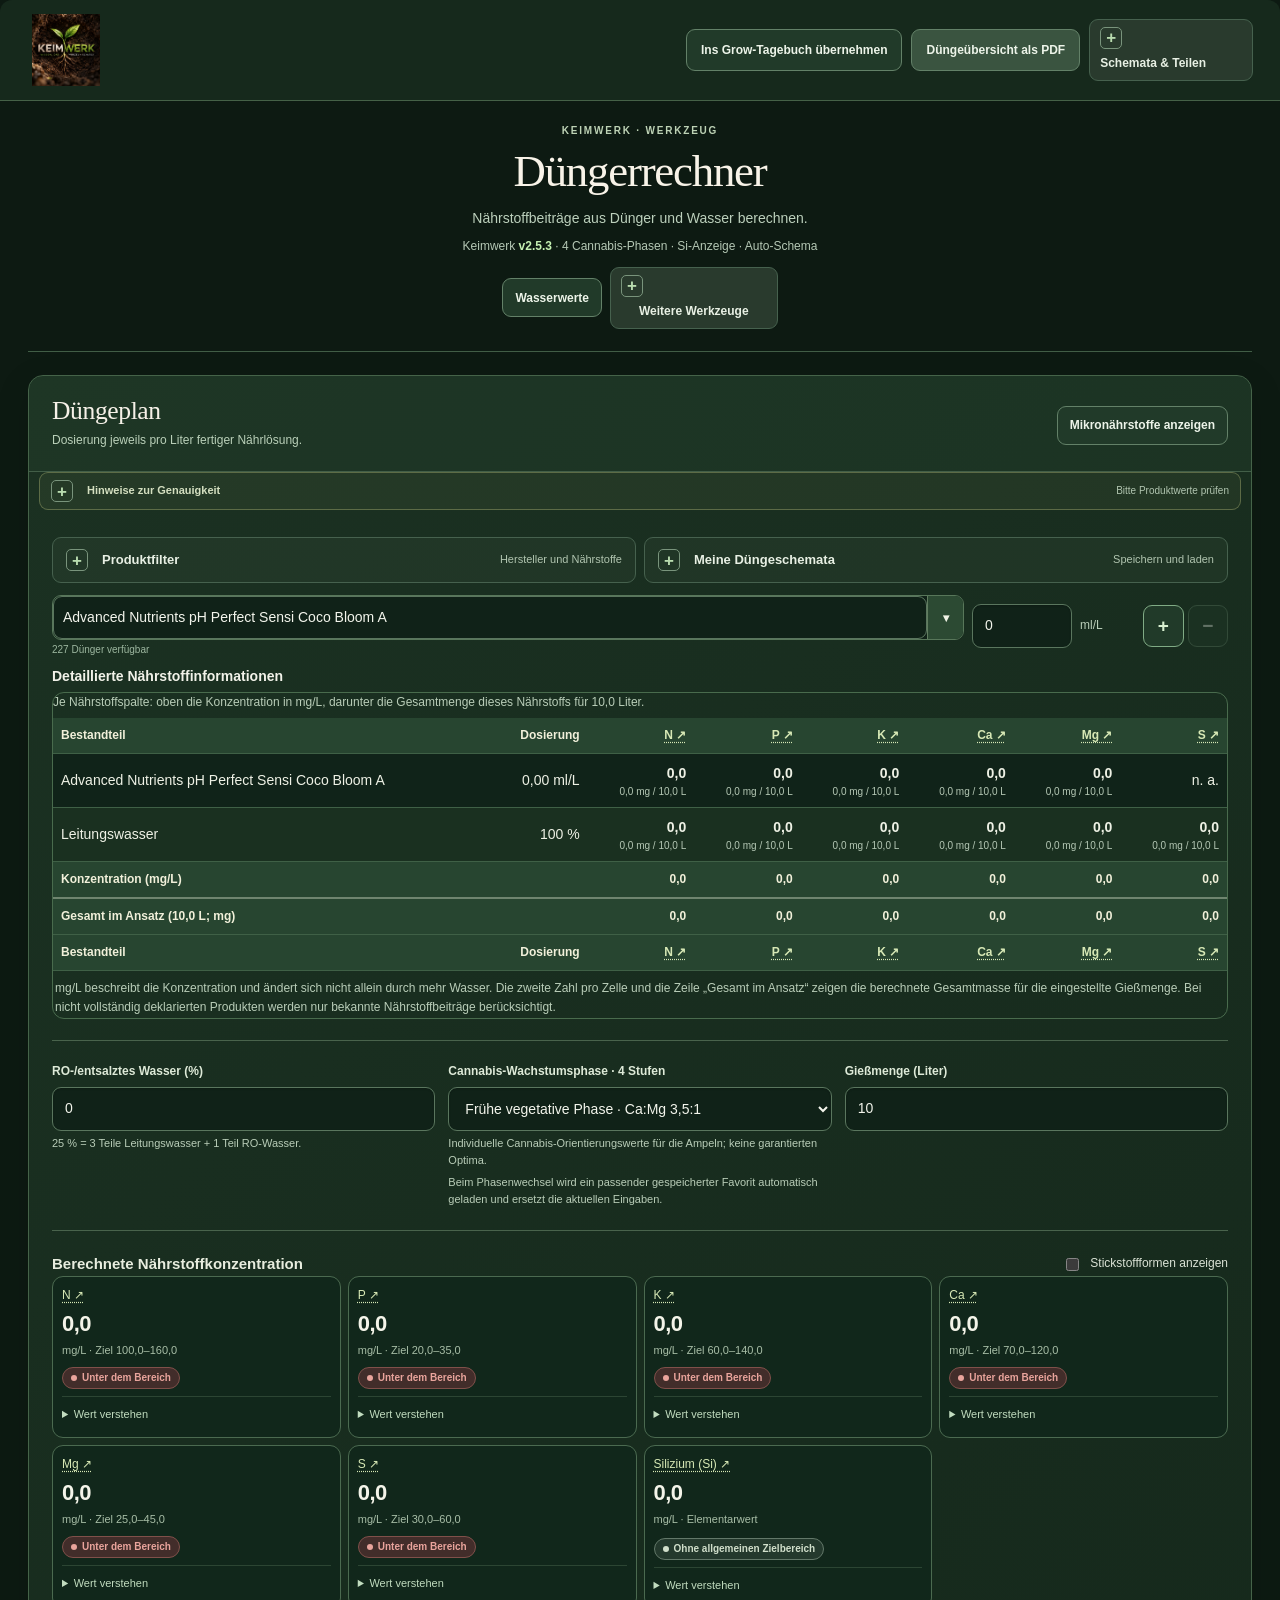
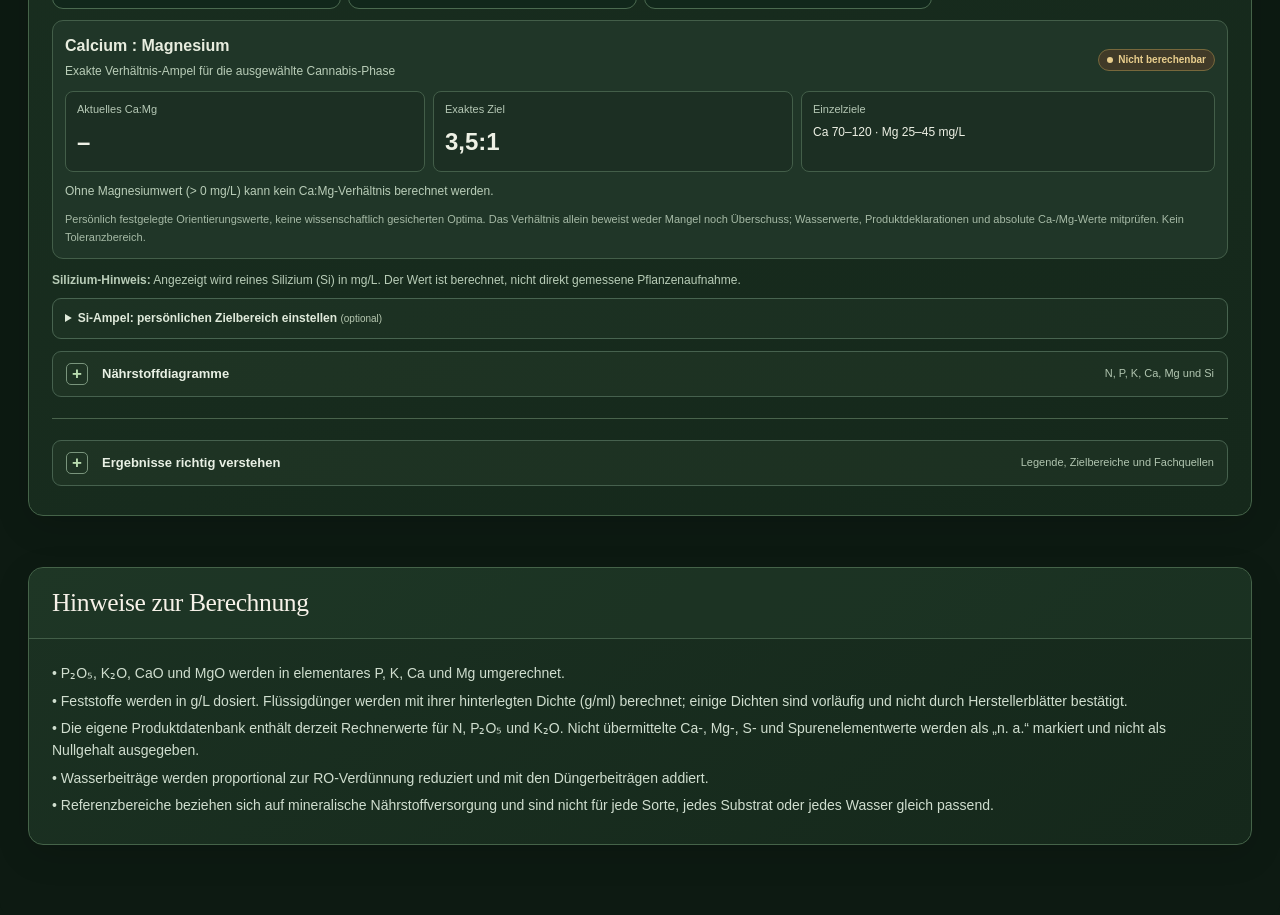
==== commit 74968cb5: "Keimwerk v2.5.3 - Website aktualisiert" ====
--- a/app/index.html
+++ b/app/index.html
@@ -450,7 +450,7 @@
 <div class="knowledge-filter-row" role="group" aria-label="Wissensbereich filtern"><button class="knowledge-filter" type="button" data-kg-filter="all" aria-pressed="true">Alle Themen</button><button class="knowledge-filter" type="button" data-kg-filter="nutrients" aria-pressed="false">Nährstoffe &amp; Wasser</button><button class="knowledge-filter" type="button" data-kg-filter="diagnosis" aria-pressed="false">Symptome &amp; Diagnose</button><button class="knowledge-filter" type="button" data-kg-filter="pests" aria-pressed="false">Schädlinge &amp; Nützlinge</button></div>
 <p id="knowledge-count" class="note" aria-live="polite">Alle Themen werden angezeigt.</p>
 <div class="knowledge-grid" id="knowledge-grid">
-<article class="knowledge-node" data-kg-category="nutrients" data-kg-search="nährstoff mangel überschuss stickstoff phosphor kalium calcium magnesium eisen bor mangan zink kupfer schwefel molybdän"><span class="knowledge-category">Nährstoffe</span><h2>Nährstoffmangel und Überschuss</h2><p>Blattsymptome können Hinweise geben, sind allein aber selten eindeutig. Vergleiche die sichtbaren Symptome mit den Nährstoffprofilen und prüfe auch Wurzelraum, pH und Bewässerung.</p><div class="knowledge-links"><button type="button" data-kg-query="Stickstoff">Stickstoff</button><button type="button" data-kg-query="Calcium">Calcium</button><button type="button" data-kg-query="Magnesium">Magnesium</button><button type="button" data-kg-query="Kalium">Kalium</button></div><button class="knowledge-open" type="button" data-kg-page="nutrients">Nährstofflexikon öffnen →</button></article>
+<article class="knowledge-node" id="kw24-knowledge-6" id="kw24-knowledge-5" id="kw24-knowledge-4" id="kw24-knowledge-3" id="kw24-knowledge-2" id="kw24-knowledge-1" data-kg-category="nutrients" data-kg-search="nährstoff mangel überschuss stickstoff phosphor kalium calcium magnesium eisen bor mangan zink kupfer schwefel molybdän"><span class="knowledge-category">Nährstoffe</span><h2>Nährstoffmangel und Überschuss</h2><p>Blattsymptome können Hinweise geben, sind allein aber selten eindeutig. Vergleiche die sichtbaren Symptome mit den Nährstoffprofilen und prüfe auch Wurzelraum, pH und Bewässerung.</p><div class="knowledge-links"><button type="button" data-kg-query="Stickstoff">Stickstoff</button><button type="button" data-kg-query="Calcium">Calcium</button><button type="button" data-kg-query="Magnesium">Magnesium</button><button type="button" data-kg-query="Kalium">Kalium</button></div><button class="knowledge-open" type="button" data-kg-page="nutrients">Nährstofflexikon öffnen →</button></article>
 <article class="knowledge-node" data-kg-category="nutrients" data-kg-search="ph ec salzstress wasserqualität alkalinität calcium magnesium leitungswasser wurzelraum substrat nährstoffaufnahme"><span class="knowledge-category">Wasser &amp; Wurzelraum</span><h2>pH, EC und Nährstoffaufnahme</h2><p>Wasserwerte und Bedingungen im Wurzelraum beeinflussen, wie Nährstoffe verfügbar sind. Ein einzelner Messwert sollte immer zusammen mit Substrat, Messmethode und Pflanzenbild eingeordnet werden.</p><div class="knowledge-links"><button type="button" data-kg-query="pH">pH-Wert</button><button type="button" data-kg-query="EC">EC &amp; Salzstress</button><button type="button" data-kg-query="Wasserqualität">Wasserqualität</button></div><button class="knowledge-open" type="button" data-kg-page="nutrients">Erklärungen ansehen →</button></article>
 <article class="knowledge-node" data-kg-category="diagnosis" data-kg-search="symptome diagnose gelbe blätter flecken blattspitzen wachstum mangel überschuss wurzel problem bewässerung"><span class="knowledge-category">Symptome &amp; Diagnose</span><h2>Von Symptomen zu möglichen Ursachen</h2><p>Nutze den Mängel-Finder, um Beobachtungen strukturiert einzuordnen. Prüfe mehrere Ursachen, statt allein aus einer Blattverfärbung auf einen bestimmten Nährstoffmangel zu schließen.</p><div class="knowledge-links"><button type="button" data-kg-query="gelbe Blätter">Gelbe Blätter</button><button type="button" data-kg-query="Blattspitzen">Blattspitzen</button><button type="button" data-kg-query="Wurzeln">Wurzeln</button></div><button class="knowledge-open" type="button" data-kg-page="cannabis-finder">Cannabis-Mängel-Finder öffnen →</button></article>
 <article class="knowledge-node" data-kg-category="pests" data-kg-search="schädlinge spinnmilben thripse blattläuse weiße fliege trauermücken symptome fraßspuren"><span class="knowledge-category">Schädlingslexikon</span><h2>Schädlinge und Schadbilder</h2><p>Fraßspuren, Gespinste, silbrige Stellen oder kleine Punkte können Hinweise auf Schädlinge sein. Vergleiche die Erkennungsmerkmale und kontrolliere insbesondere Blattunterseiten und junge Triebe.</p><div class="knowledge-links"><button type="button" data-kg-query="Spinnmilben">Spinnmilben</button><button type="button" data-kg-query="Thripse">Thripse</button><button type="button" data-kg-query="Trauermücken">Trauermücken</button></div><button class="knowledge-open" type="button" data-kg-page="pests">Schädlingslexikon öffnen →</button></article>
@@ -502,21 +502,21 @@
 <main class="page" hidden="" id="pests">
 <button class="back" id="pests-back">← Zurück zur Startseite</button><div class="subhead"><div class="section-label">WISSEN ENTDECKEN</div><h1>Schädlingslexikon</h1><p>Informationen zu Erkennungsmerkmalen, Symptomen, Schäden und typischen Hinweisen zu Pflanzenschädlingen.</p><span class="pill">12 Schädlingsprofile</span></div>
 <div class="pest-grid">
-<article class="pest"><h3>Spinnmilben</h3><div class="latin">Tetranychus urticae</div><div aria-label="Drei passende Bilder: Schädling und Befallsbilder" class="pest-images"><figure><img loading="lazy" decoding="async" alt="Spinnmilben auf Blattoberfläche" src="./assets/image-01.webp"/><figcaption>Schädling</figcaption></figure><figure><img loading="lazy" decoding="async" alt="Frühe punktförmige Blattschäden durch Spinnmilben" src="./assets/image-02.webp"/><figcaption>Früher Befall · frühe/mittlere Schäden</figcaption></figure><figure><img loading="lazy" decoding="async" alt="Stärkerer Spinnmilbenbefall mit Gespinsten und geschädigtem Blatt" src="./assets/image-03.webp"/><figcaption>Später Befall · starkes Gespinst und Blattbräunung</figcaption></figure></div><p><strong>Aussehen:</strong> Sehr klein und spinnenartig; weißlich, gelblich, grünlich oder rötlich. Oft an Blattunterseiten.</p><p><strong>Symptome:</strong> Feine Gespinste und viele winzige gelbe oder weiße Punkte auf den Blättern.</p><p><strong>Schäden:</strong> Saugen Pflanzenzellen aus, beeinträchtigen die Blattfunktion und können Blattverlust verursachen.</p><p class="tip"><strong>Praxis-Hinweis:</strong> Blattunterseiten regelmäßig mit einer Lupe kontrollieren.</p></article>
-<article class="pest"><h3>Trauermücken</h3><div class="latin">Sciaridae</div><div aria-label="Drei passende Bilder: Schädling und Befallsbilder" class="pest-images"><figure><img loading="lazy" decoding="async" alt="Erwachsene Trauermücke" src="./assets/image-04.webp"/><figcaption>Schädling</figcaption></figure><figure><img loading="lazy" decoding="async" alt="Trauermückenlarve im Substrat" src="./assets/image-05.webp"/><figcaption>Frühe Anzeichen · Larven im Substrat</figcaption></figure><figure><img loading="lazy" decoding="async" alt="Pflanze mit sichtbarem Schadbild im Zusammenhang mit Trauermücken" src="./assets/image-06.webp"/><figcaption>Späteres Schadbild · geschädigte Pflanze</figcaption></figure></div><p><strong>Aussehen:</strong> Kleine dunkle Fliegen; Larven sind weißlich und durchscheinend und leben im feuchten Substrat.</p><p><strong>Symptome:</strong> Fliegen steigen beim Gießen oder Bewegen des Substrats auf; Sämlinge können schwach wachsen oder welken.</p><p><strong>Schäden:</strong> Larven können feine Wurzeln und Wurzelhaare anfressen.</p><p class="tip"><strong>Praxis-Hinweis:</strong> Substrat auf Larven prüfen und dauerhaft zu nasse Erde vermeiden.</p></article>
-<article class="pest"><h3>Blattläuse</h3><div class="latin">Aphidoidea</div><div aria-label="Drei passende Bilder: Schädling und Befallsbilder" class="pest-images"><figure><img loading="lazy" decoding="async" alt="Blattläuse auf Pflanzengewebe" src="./assets/image-07.webp"/><figcaption>Schädling</figcaption></figure><figure><img loading="lazy" decoding="async" alt="Früher Blattlausbefall an einem Trieb" src="./assets/image-08.webp"/><figcaption>Früher Befall</figcaption></figure><figure><img loading="lazy" decoding="async" alt="Stärkeres Blattlausschadbild am Blatt" src="./assets/image-09.webp"/><figcaption>Später Befall · stärkeres Schadbild</figcaption></figure></div><p><strong>Aussehen:</strong> Kleine birnenförmige Tiere, grün, schwarz, gelblich oder rosa, oft in Gruppen an jungen Trieben und Blattunterseiten.</p><p><strong>Symptome:</strong> Eingerollte Blätter, klebriger Honigtau und manchmal schwarzer Rußtau.</p><p><strong>Schäden:</strong> Saugen Pflanzensaft, schwächen die Pflanze; manche übertragen Pflanzenviren.</p><p class="tip"><strong>Praxis-Hinweis:</strong> Triebe und Blattunterseiten auf Läuse, Honigtau, Ameisen und schwarze Beläge prüfen.</p></article>
-<article class="pest"><h3>Thripse</h3><div class="latin">Thysanoptera</div><div aria-label="Drei passende Bilder: Schädling und Befallsbilder" class="pest-images"><figure><img loading="lazy" decoding="async" alt="Thrips auf Blattoberfläche" src="./assets/image-10.webp"/><figcaption>Schädling</figcaption></figure><figure><img loading="lazy" decoding="async" alt="Frühe silbrige Fraßspuren durch Thripse" src="./assets/image-11.webp"/><figcaption>Früher Befall</figcaption></figure><figure><img loading="lazy" decoding="async" alt="Stärkere Thripsschäden an Blättern" src="./assets/image-12.webp"/><figcaption>Später Befall · stärkere Blattschäden</figcaption></figure></div><p><strong>Aussehen:</strong> Schlanke, längliche, gelbliche, braune oder schwarze Insekten, die sich schnell bewegen.</p><p><strong>Symptome:</strong> Silbrig-weiße Fraßspuren sowie kleine schwarze Kotpunkte.</p><p><strong>Schäden:</strong> Schaben und saugen Pflanzenzellen aus; es entstehen helle, silbrige Stellen und geschwächtes Blattgewebe.</p><p class="tip"><strong>Praxis-Hinweis:</strong> Blattunterseiten und junge Triebe auf silbrige Stellen und schwarze Punkte untersuchen.</p></article>
-<article class="pest"><h3>Weiße Fliegen</h3><div class="latin">Aleyrodidae</div><div aria-label="Drei passende Bilder: Schädling und Befallsbilder" class="pest-images"><figure><img loading="lazy" decoding="async" alt="Weiße Fliegen auf Blattunterseite" src="./assets/image-13.webp"/><figcaption>Schädling</figcaption></figure><figure><img loading="lazy" decoding="async" alt="Frühes Schadbild durch Weiße Fliegen" src="./assets/image-14.webp"/><figcaption>Früher Befall</figcaption></figure><figure><img loading="lazy" decoding="async" alt="Stärkerer Befall mit sichtbaren weißen Fliegen und Blattverfärbungen" src="./assets/image-15.webp"/><figcaption>Später Befall · stärkeres Schadbild</figcaption></figure></div><p><strong>Aussehen:</strong> Winzige weiße, mottenähnliche Insekten, häufig auf Blattunterseiten. Bei Bewegung fliegen sie oft auf.</p><p><strong>Symptome:</strong> Honigtau, gelbliche Blätter sowie sichtbare erwachsene Tiere oder Nymphen.</p><p><strong>Schäden:</strong> Saugen Pflanzensaft; Honigtau kann Rußtau begünstigen.</p><p class="tip"><strong>Praxis-Hinweis:</strong> Blattunterseiten auf weiße Tiere, Nymphen und klebrige Rückstände kontrollieren.</p></article>
-<article class="pest"><h3>Wurzelläuse</h3><div class="latin">Verschiedene Blattlausgruppen, häufig Aphididae</div><div aria-label="Drei passende Bilder: Schädling und Befallsbilder" class="pest-images"><figure><img loading="lazy" decoding="async" alt="Wurzelläuse am Wurzelbereich" src="./assets/image-16.webp"/><figcaption>Schädling</figcaption></figure><figure><img loading="lazy" decoding="async" alt="Frühe Symptome möglicher Wurzellaus-Schädigung" src="./assets/image-17.webp"/><figcaption>Früher Befall · erste Pflanzenreaktionen</figcaption></figure><figure><img loading="lazy" decoding="async" alt="Stärkeres Schadbild mit vergilbten und welkenden Blättern" src="./assets/image-18.webp"/><figcaption>Später Befall · deutliche Welke und Vergilbung</figcaption></figure></div><p><strong>Aussehen:</strong> Kleine, weiche, weißliche bis gelbliche, teils wachsige Tiere an Wurzeln oder am Wurzelhals.</p><p><strong>Symptome:</strong> Welken und Vergilben trotz ausreichender Wasserversorgung, oft mit mangelähnlichem Schadbild.</p><p><strong>Schäden:</strong> Saugen an den Wurzeln und schwächen Wurzelsystem und Pflanzenvitalität.</p><p class="tip"><strong>Praxis-Hinweis:</strong> Bei unerklärlichem Welken oder mangelähnlichen Symptomen die Wurzeln kontrollieren.</p></article>
-<article class="pest"><h3>Minierfliegen / Blattminierer</h3><div class="latin">Agromyzidae</div><div aria-label="Drei passende Bilder: Schädling und Befallsbilder" class="pest-images"><figure><img loading="lazy" decoding="async" alt="Blattminiererlarve in einem Blatt" src="./assets/image-19.webp"/><figcaption>Schädling</figcaption></figure><figure><img loading="lazy" decoding="async" alt="Frühe Miniergänge in einem Blatt" src="./assets/image-20.webp"/><figcaption>Früher Befall · erste Miniergänge</figcaption></figure><figure><img loading="lazy" decoding="async" alt="Stärkerer Befall mit vielen Miniergängen" src="./assets/image-21.webp"/><figcaption>Später Befall · viele Miniergänge</figcaption></figure></div><p><strong>Aussehen:</strong> Kleine Fliegen; Larven leben innerhalb der Blattschichten.</p><p><strong>Symptome:</strong> Schlangenförmige weiße bis durchscheinende Miniergänge. Später können Blattbereiche aufhellen und vertrocknen.</p><p><strong>Schäden:</strong> Larven fressen Blattgewebe und verringern die nutzbare Blattfläche für die Photosynthese.</p><p class="tip"><strong>Praxis-Hinweis:</strong> Miniergänge früh erkennen, stark befallene Blätter entfernen und neue Spuren kontrollieren.</p></article>
-<article class="pest"><h3>Schmetterlingsraupen / Blüten- und Knospenfresser</h3><div class="latin">Lepidoptera</div><div aria-label="Drei passende Bilder: Schädling und Befallsbilder" class="pest-images"><figure><img loading="lazy" decoding="async" alt="Schmetterlingsraupe an einer Pflanze" src="./assets/image-22.webp"/><figcaption>Schädling</figcaption></figure><figure><img loading="lazy" decoding="async" alt="Früher Fraßschaden durch eine Raupe" src="./assets/image-23.webp"/><figcaption>Früher Befall</figcaption></figure><figure><img loading="lazy" decoding="async" alt="Stärkerer Raupenfraß mit vielen Blattlöchern" src="./assets/image-24.webp"/><figcaption>Später Befall · deutlicher Blattfraß</figcaption></figure></div><p><strong>Aussehen:</strong> Weiche, längliche, grünliche oder braune, teils gemusterte Raupen; sie können sich in Blüten verstecken.</p><p><strong>Symptome:</strong> Angeknabberte Blattränder, Löcher, Kotspuren und Fraß an Blüten mit welkenden oder braunen Gewebeteilen.</p><p><strong>Schäden:</strong> Fressen Blätter und Blüten. Beschädigtes Blütengewebe kann anfälliger für Botrytis sein.</p><p class="tip"><strong>Praxis-Hinweis:</strong> Blüten prüfen und stark beschädigte Teile früh erkennen und entfernen.</p></article>
-<article class="pest"><h3>Hanf-Rostmilben</h3><div class="latin">Aculops cannabicola</div><div aria-label="Drei passende Bilder: Schädling und Befallsbilder" class="pest-images"><figure><img loading="lazy" decoding="async" alt="Hanf-Rostmilben in Nahaufnahme" src="./assets/image-25.webp"/><figcaption>Schädling</figcaption></figure><figure><img loading="lazy" decoding="async" alt="Frühe Symptome eines Befalls mit Hanf-Rostmilben" src="./assets/image-26.webp"/><figcaption>Früher Befall</figcaption></figure><figure><img loading="lazy" decoding="async" alt="Stärkeres Schadbild mit verformtem Pflanzenwachstum" src="./assets/image-27.webp"/><figcaption>Später Befall · stärker verformter Wuchs</figcaption></figure></div><p><strong>Aussehen:</strong> Mikroskopisch kleine, längliche, zigarrenförmige, blassgelbe bis rosa Milben an Trieben, Stängeln und Blattunterseiten.</p><p><strong>Symptome:</strong> Feine Sprenkelung, bronzene bis rostige Verfärbungen, verformter junger Wuchs und nach oben gerollte Blattränder.</p><p><strong>Schäden:</strong> Können Wachstum, Ertrag und Blütenqualität beeinträchtigen.</p><p class="tip"><strong>Praxis-Hinweis:</strong> Eine starke Lupe oder ein Mikroskop hilft bei der Kontrolle.</p></article>
-<article class="pest"><h3>Breitmilben</h3><div class="latin">Polyphagotarsonemus latus</div><div aria-label="Drei passende Bilder: Schädling und Befallsbilder" class="pest-images"><figure><img loading="lazy" decoding="async" alt="Breitmilbe und Ei in Nahaufnahme" src="./assets/image-28.webp"/><figcaption>Schädling / Ei</figcaption></figure><figure><img loading="lazy" decoding="async" alt="Frühe Symptome eines Breitmilbenbefalls" src="./assets/image-29.webp"/><figcaption>Früher Befall</figcaption></figure><figure><img loading="lazy" decoding="async" alt="Stärkeres Schadbild mit deformiertem Neuwuchs" src="./assets/image-30.webp"/><figcaption>Später Befall · stark verformter Wuchs</figcaption></figure></div><p><strong>Aussehen:</strong> Etwa 0,25 mm große, ovale, gelblich-grüne Milben. Weibchen können einen hellen Streifen haben; sie sind schwer zu erkennen.</p><p><strong>Symptome:</strong> Junge Blätter sind gekräuselt, gebogen, verdickt oder bronzefarben; Knospen können deformiert sein.</p><p><strong>Schäden:</strong> Junger Wuchs wird gehemmt oder bleibt aus.</p><p class="tip"><strong>Praxis-Hinweis:</strong> Frischen Wuchs und Knospen kontrollieren; eine Lupe mit etwa 20-facher Vergrößerung oder ein Mikroskop kann helfen.</p></article>
-<article class="pest"><h3>Schnecken / Schnegel</h3><div class="latin">Gastropoda</div><div aria-label="Drei passende Bilder: Schädling und Befallsbilder" class="pest-images"><figure><img loading="lazy" decoding="async" alt="Schnegel auf einem Blatt" src="./assets/image-31.webp"/><figcaption>Schädling</figcaption></figure><figure><img loading="lazy" decoding="async" alt="Frühe Fraßspuren an einer Jungpflanze" src="./assets/image-32.webp"/><figcaption>Früher Befall · erste Fraßspuren</figcaption></figure><figure><img loading="lazy" decoding="async" alt="Stärkerer Schneckenfraß mit zahlreichen Blattlöchern" src="./assets/image-33.webp"/><figcaption>Später Befall · viele Fraßlöcher</figcaption></figure></div><p><strong>Aussehen:</strong> Weiche, häufig braune oder graue Tiere. Nacktschnecken und Schnegel sind oft nachts aktiv.</p><p><strong>Symptome:</strong> Unregelmäßige ausgefranste Löcher, Fraß an Blatträndern und glänzende Schleimspuren.</p><p><strong>Schäden:</strong> Besonders bei Sämlingen kann in kurzer Zeit viel Blattfläche verloren gehen.</p><p class="tip"><strong>Praxis-Hinweis:</strong> Abends, früh morgens oder nach Regen sowie unter Töpfen, Brettern und Mulch kontrollieren.</p></article>
-<article class="pest"><h3>Dickmaulrüssler</h3><div class="latin">Otiorhynchus sulcatus</div><div aria-label="Drei passende Bilder: Schädling und Befallsbilder" class="pest-images"><figure><img loading="lazy" decoding="async" alt="Dickmaulrüssler als erwachsener Käfer" src="./assets/image-34.webp"/><figcaption>Schädling</figcaption></figure><figure><img loading="lazy" decoding="async" alt="Frühe halbkreisförmige Fraßbuchten am Blattrand" src="./assets/image-35.webp"/><figcaption>Früher Befall · Fraßbuchten an Blättern</figcaption></figure><figure><img loading="lazy" decoding="async" alt="Dickmaulrüsslerlarve im Wurzelbereich" src="./assets/image-36.webp"/><figcaption>Später Befall · Larven und Wurzelschaden</figcaption></figure></div><p><strong>Aussehen:</strong> Dunkler, flugunfähiger Käfer; Larven sind weißlich, beinlos und haben einen braunen Kopf.</p><p><strong>Symptome:</strong> Halbkreisförmige Fraßbuchten an Blatträndern. Wurzelschäden können zusätzlich Welken und schwaches Wachstum verursachen.</p><p><strong>Schäden:</strong> Erwachsene Käfer fressen Blätter, Larven schädigen Wurzeln. Junge Pflanzen sind besonders gefährdet.</p><p class="tip"><strong>Praxis-Hinweis:</strong> Blattränder nachts kontrollieren; bei Welken Wurzeln und Wurzelballen prüfen.</p></article>
+<article class="pest" id="kw24-pests-1"><h3>Spinnmilben</h3><div class="latin">Tetranychus urticae</div><div aria-label="Drei passende Bilder: Schädling und Befallsbilder" class="pest-images"><figure><img loading="lazy" decoding="async" alt="Spinnmilben auf Blattoberfläche" src="./assets/image-01.webp"/><figcaption>Schädling</figcaption></figure><figure><img loading="lazy" decoding="async" alt="Frühe punktförmige Blattschäden durch Spinnmilben" src="./assets/image-02.webp"/><figcaption>Früher Befall · frühe/mittlere Schäden</figcaption></figure><figure><img loading="lazy" decoding="async" alt="Stärkerer Spinnmilbenbefall mit Gespinsten und geschädigtem Blatt" src="./assets/image-03.webp"/><figcaption>Später Befall · starkes Gespinst und Blattbräunung</figcaption></figure></div><p><strong>Aussehen:</strong> Sehr klein und spinnenartig; weißlich, gelblich, grünlich oder rötlich. Oft an Blattunterseiten.</p><p><strong>Symptome:</strong> Feine Gespinste und viele winzige gelbe oder weiße Punkte auf den Blättern.</p><p><strong>Schäden:</strong> Saugen Pflanzenzellen aus, beeinträchtigen die Blattfunktion und können Blattverlust verursachen.</p><p class="tip"><strong>Praxis-Hinweis:</strong> Blattunterseiten regelmäßig mit einer Lupe kontrollieren.</p></article>
+<article class="pest" id="kw24-pests-2"><h3>Trauermücken</h3><div class="latin">Sciaridae</div><div aria-label="Drei passende Bilder: Schädling und Befallsbilder" class="pest-images"><figure><img loading="lazy" decoding="async" alt="Erwachsene Trauermücke" src="./assets/image-04.webp"/><figcaption>Schädling</figcaption></figure><figure><img loading="lazy" decoding="async" alt="Trauermückenlarve im Substrat" src="./assets/image-05.webp"/><figcaption>Frühe Anzeichen · Larven im Substrat</figcaption></figure><figure><img loading="lazy" decoding="async" alt="Pflanze mit sichtbarem Schadbild im Zusammenhang mit Trauermücken" src="./assets/image-06.webp"/><figcaption>Späteres Schadbild · geschädigte Pflanze</figcaption></figure></div><p><strong>Aussehen:</strong> Kleine dunkle Fliegen; Larven sind weißlich und durchscheinend und leben im feuchten Substrat.</p><p><strong>Symptome:</strong> Fliegen steigen beim Gießen oder Bewegen des Substrats auf; Sämlinge können schwach wachsen oder welken.</p><p><strong>Schäden:</strong> Larven können feine Wurzeln und Wurzelhaare anfressen.</p><p class="tip"><strong>Praxis-Hinweis:</strong> Substrat auf Larven prüfen und dauerhaft zu nasse Erde vermeiden.</p></article>
+<article class="pest" id="kw24-pests-3"><h3>Blattläuse</h3><div class="latin">Aphidoidea</div><div aria-label="Drei passende Bilder: Schädling und Befallsbilder" class="pest-images"><figure><img loading="lazy" decoding="async" alt="Blattläuse auf Pflanzengewebe" src="./assets/image-07.webp"/><figcaption>Schädling</figcaption></figure><figure><img loading="lazy" decoding="async" alt="Früher Blattlausbefall an einem Trieb" src="./assets/image-08.webp"/><figcaption>Früher Befall</figcaption></figure><figure><img loading="lazy" decoding="async" alt="Stärkeres Blattlausschadbild am Blatt" src="./assets/image-09.webp"/><figcaption>Später Befall · stärkeres Schadbild</figcaption></figure></div><p><strong>Aussehen:</strong> Kleine birnenförmige Tiere, grün, schwarz, gelblich oder rosa, oft in Gruppen an jungen Trieben und Blattunterseiten.</p><p><strong>Symptome:</strong> Eingerollte Blätter, klebriger Honigtau und manchmal schwarzer Rußtau.</p><p><strong>Schäden:</strong> Saugen Pflanzensaft, schwächen die Pflanze; manche übertragen Pflanzenviren.</p><p class="tip"><strong>Praxis-Hinweis:</strong> Triebe und Blattunterseiten auf Läuse, Honigtau, Ameisen und schwarze Beläge prüfen.</p></article>
+<article class="pest" id="kw24-pests-4"><h3>Thripse</h3><div class="latin">Thysanoptera</div><div aria-label="Drei passende Bilder: Schädling und Befallsbilder" class="pest-images"><figure><img loading="lazy" decoding="async" alt="Thrips auf Blattoberfläche" src="./assets/image-10.webp"/><figcaption>Schädling</figcaption></figure><figure><img loading="lazy" decoding="async" alt="Frühe silbrige Fraßspuren durch Thripse" src="./assets/image-11.webp"/><figcaption>Früher Befall</figcaption></figure><figure><img loading="lazy" decoding="async" alt="Stärkere Thripsschäden an Blättern" src="./assets/image-12.webp"/><figcaption>Später Befall · stärkere Blattschäden</figcaption></figure></div><p><strong>Aussehen:</strong> Schlanke, längliche, gelbliche, braune oder schwarze Insekten, die sich schnell bewegen.</p><p><strong>Symptome:</strong> Silbrig-weiße Fraßspuren sowie kleine schwarze Kotpunkte.</p><p><strong>Schäden:</strong> Schaben und saugen Pflanzenzellen aus; es entstehen helle, silbrige Stellen und geschwächtes Blattgewebe.</p><p class="tip"><strong>Praxis-Hinweis:</strong> Blattunterseiten und junge Triebe auf silbrige Stellen und schwarze Punkte untersuchen.</p></article>
+<article class="pest" id="kw24-pests-5"><h3>Weiße Fliegen</h3><div class="latin">Aleyrodidae</div><div aria-label="Drei passende Bilder: Schädling und Befallsbilder" class="pest-images"><figure><img loading="lazy" decoding="async" alt="Weiße Fliegen auf Blattunterseite" src="./assets/image-13.webp"/><figcaption>Schädling</figcaption></figure><figure><img loading="lazy" decoding="async" alt="Frühes Schadbild durch Weiße Fliegen" src="./assets/image-14.webp"/><figcaption>Früher Befall</figcaption></figure><figure><img loading="lazy" decoding="async" alt="Stärkerer Befall mit sichtbaren weißen Fliegen und Blattverfärbungen" src="./assets/image-15.webp"/><figcaption>Später Befall · stärkeres Schadbild</figcaption></figure></div><p><strong>Aussehen:</strong> Winzige weiße, mottenähnliche Insekten, häufig auf Blattunterseiten. Bei Bewegung fliegen sie oft auf.</p><p><strong>Symptome:</strong> Honigtau, gelbliche Blätter sowie sichtbare erwachsene Tiere oder Nymphen.</p><p><strong>Schäden:</strong> Saugen Pflanzensaft; Honigtau kann Rußtau begünstigen.</p><p class="tip"><strong>Praxis-Hinweis:</strong> Blattunterseiten auf weiße Tiere, Nymphen und klebrige Rückstände kontrollieren.</p></article>
+<article class="pest" id="kw24-pests-6"><h3>Wurzelläuse</h3><div class="latin">Verschiedene Blattlausgruppen, häufig Aphididae</div><div aria-label="Drei passende Bilder: Schädling und Befallsbilder" class="pest-images"><figure><img loading="lazy" decoding="async" alt="Wurzelläuse am Wurzelbereich" src="./assets/image-16.webp"/><figcaption>Schädling</figcaption></figure><figure><img loading="lazy" decoding="async" alt="Frühe Symptome möglicher Wurzellaus-Schädigung" src="./assets/image-17.webp"/><figcaption>Früher Befall · erste Pflanzenreaktionen</figcaption></figure><figure><img loading="lazy" decoding="async" alt="Stärkeres Schadbild mit vergilbten und welkenden Blättern" src="./assets/image-18.webp"/><figcaption>Später Befall · deutliche Welke und Vergilbung</figcaption></figure></div><p><strong>Aussehen:</strong> Kleine, weiche, weißliche bis gelbliche, teils wachsige Tiere an Wurzeln oder am Wurzelhals.</p><p><strong>Symptome:</strong> Welken und Vergilben trotz ausreichender Wasserversorgung, oft mit mangelähnlichem Schadbild.</p><p><strong>Schäden:</strong> Saugen an den Wurzeln und schwächen Wurzelsystem und Pflanzenvitalität.</p><p class="tip"><strong>Praxis-Hinweis:</strong> Bei unerklärlichem Welken oder mangelähnlichen Symptomen die Wurzeln kontrollieren.</p></article>
+<article class="pest" id="kw24-pests-7"><h3>Minierfliegen / Blattminierer</h3><div class="latin">Agromyzidae</div><div aria-label="Drei passende Bilder: Schädling und Befallsbilder" class="pest-images"><figure><img loading="lazy" decoding="async" alt="Blattminiererlarve in einem Blatt" src="./assets/image-19.webp"/><figcaption>Schädling</figcaption></figure><figure><img loading="lazy" decoding="async" alt="Frühe Miniergänge in einem Blatt" src="./assets/image-20.webp"/><figcaption>Früher Befall · erste Miniergänge</figcaption></figure><figure><img loading="lazy" decoding="async" alt="Stärkerer Befall mit vielen Miniergängen" src="./assets/image-21.webp"/><figcaption>Später Befall · viele Miniergänge</figcaption></figure></div><p><strong>Aussehen:</strong> Kleine Fliegen; Larven leben innerhalb der Blattschichten.</p><p><strong>Symptome:</strong> Schlangenförmige weiße bis durchscheinende Miniergänge. Später können Blattbereiche aufhellen und vertrocknen.</p><p><strong>Schäden:</strong> Larven fressen Blattgewebe und verringern die nutzbare Blattfläche für die Photosynthese.</p><p class="tip"><strong>Praxis-Hinweis:</strong> Miniergänge früh erkennen, stark befallene Blätter entfernen und neue Spuren kontrollieren.</p></article>
+<article class="pest" id="kw24-pests-8"><h3>Schmetterlingsraupen / Blüten- und Knospenfresser</h3><div class="latin">Lepidoptera</div><div aria-label="Drei passende Bilder: Schädling und Befallsbilder" class="pest-images"><figure><img loading="lazy" decoding="async" alt="Schmetterlingsraupe an einer Pflanze" src="./assets/image-22.webp"/><figcaption>Schädling</figcaption></figure><figure><img loading="lazy" decoding="async" alt="Früher Fraßschaden durch eine Raupe" src="./assets/image-23.webp"/><figcaption>Früher Befall</figcaption></figure><figure><img loading="lazy" decoding="async" alt="Stärkerer Raupenfraß mit vielen Blattlöchern" src="./assets/image-24.webp"/><figcaption>Später Befall · deutlicher Blattfraß</figcaption></figure></div><p><strong>Aussehen:</strong> Weiche, längliche, grünliche oder braune, teils gemusterte Raupen; sie können sich in Blüten verstecken.</p><p><strong>Symptome:</strong> Angeknabberte Blattränder, Löcher, Kotspuren und Fraß an Blüten mit welkenden oder braunen Gewebeteilen.</p><p><strong>Schäden:</strong> Fressen Blätter und Blüten. Beschädigtes Blütengewebe kann anfälliger für Botrytis sein.</p><p class="tip"><strong>Praxis-Hinweis:</strong> Blüten prüfen und stark beschädigte Teile früh erkennen und entfernen.</p></article>
+<article class="pest" id="kw24-pests-9"><h3>Hanf-Rostmilben</h3><div class="latin">Aculops cannabicola</div><div aria-label="Drei passende Bilder: Schädling und Befallsbilder" class="pest-images"><figure><img loading="lazy" decoding="async" alt="Hanf-Rostmilben in Nahaufnahme" src="./assets/image-25.webp"/><figcaption>Schädling</figcaption></figure><figure><img loading="lazy" decoding="async" alt="Frühe Symptome eines Befalls mit Hanf-Rostmilben" src="./assets/image-26.webp"/><figcaption>Früher Befall</figcaption></figure><figure><img loading="lazy" decoding="async" alt="Stärkeres Schadbild mit verformtem Pflanzenwachstum" src="./assets/image-27.webp"/><figcaption>Später Befall · stärker verformter Wuchs</figcaption></figure></div><p><strong>Aussehen:</strong> Mikroskopisch kleine, längliche, zigarrenförmige, blassgelbe bis rosa Milben an Trieben, Stängeln und Blattunterseiten.</p><p><strong>Symptome:</strong> Feine Sprenkelung, bronzene bis rostige Verfärbungen, verformter junger Wuchs und nach oben gerollte Blattränder.</p><p><strong>Schäden:</strong> Können Wachstum, Ertrag und Blütenqualität beeinträchtigen.</p><p class="tip"><strong>Praxis-Hinweis:</strong> Eine starke Lupe oder ein Mikroskop hilft bei der Kontrolle.</p></article>
+<article class="pest" id="kw24-pests-10"><h3>Breitmilben</h3><div class="latin">Polyphagotarsonemus latus</div><div aria-label="Drei passende Bilder: Schädling und Befallsbilder" class="pest-images"><figure><img loading="lazy" decoding="async" alt="Breitmilbe und Ei in Nahaufnahme" src="./assets/image-28.webp"/><figcaption>Schädling / Ei</figcaption></figure><figure><img loading="lazy" decoding="async" alt="Frühe Symptome eines Breitmilbenbefalls" src="./assets/image-29.webp"/><figcaption>Früher Befall</figcaption></figure><figure><img loading="lazy" decoding="async" alt="Stärkeres Schadbild mit deformiertem Neuwuchs" src="./assets/image-30.webp"/><figcaption>Später Befall · stark verformter Wuchs</figcaption></figure></div><p><strong>Aussehen:</strong> Etwa 0,25 mm große, ovale, gelblich-grüne Milben. Weibchen können einen hellen Streifen haben; sie sind schwer zu erkennen.</p><p><strong>Symptome:</strong> Junge Blätter sind gekräuselt, gebogen, verdickt oder bronzefarben; Knospen können deformiert sein.</p><p><strong>Schäden:</strong> Junger Wuchs wird gehemmt oder bleibt aus.</p><p class="tip"><strong>Praxis-Hinweis:</strong> Frischen Wuchs und Knospen kontrollieren; eine Lupe mit etwa 20-facher Vergrößerung oder ein Mikroskop kann helfen.</p></article>
+<article class="pest" id="kw24-pests-11"><h3>Schnecken / Schnegel</h3><div class="latin">Gastropoda</div><div aria-label="Drei passende Bilder: Schädling und Befallsbilder" class="pest-images"><figure><img loading="lazy" decoding="async" alt="Schnegel auf einem Blatt" src="./assets/image-31.webp"/><figcaption>Schädling</figcaption></figure><figure><img loading="lazy" decoding="async" alt="Frühe Fraßspuren an einer Jungpflanze" src="./assets/image-32.webp"/><figcaption>Früher Befall · erste Fraßspuren</figcaption></figure><figure><img loading="lazy" decoding="async" alt="Stärkerer Schneckenfraß mit zahlreichen Blattlöchern" src="./assets/image-33.webp"/><figcaption>Später Befall · viele Fraßlöcher</figcaption></figure></div><p><strong>Aussehen:</strong> Weiche, häufig braune oder graue Tiere. Nacktschnecken und Schnegel sind oft nachts aktiv.</p><p><strong>Symptome:</strong> Unregelmäßige ausgefranste Löcher, Fraß an Blatträndern und glänzende Schleimspuren.</p><p><strong>Schäden:</strong> Besonders bei Sämlingen kann in kurzer Zeit viel Blattfläche verloren gehen.</p><p class="tip"><strong>Praxis-Hinweis:</strong> Abends, früh morgens oder nach Regen sowie unter Töpfen, Brettern und Mulch kontrollieren.</p></article>
+<article class="pest" id="kw24-pests-12"><h3>Dickmaulrüssler</h3><div class="latin">Otiorhynchus sulcatus</div><div aria-label="Drei passende Bilder: Schädling und Befallsbilder" class="pest-images"><figure><img loading="lazy" decoding="async" alt="Dickmaulrüssler als erwachsener Käfer" src="./assets/image-34.webp"/><figcaption>Schädling</figcaption></figure><figure><img loading="lazy" decoding="async" alt="Frühe halbkreisförmige Fraßbuchten am Blattrand" src="./assets/image-35.webp"/><figcaption>Früher Befall · Fraßbuchten an Blättern</figcaption></figure><figure><img loading="lazy" decoding="async" alt="Dickmaulrüsslerlarve im Wurzelbereich" src="./assets/image-36.webp"/><figcaption>Später Befall · Larven und Wurzelschaden</figcaption></figure></div><p><strong>Aussehen:</strong> Dunkler, flugunfähiger Käfer; Larven sind weißlich, beinlos und haben einen braunen Kopf.</p><p><strong>Symptome:</strong> Halbkreisförmige Fraßbuchten an Blatträndern. Wurzelschäden können zusätzlich Welken und schwaches Wachstum verursachen.</p><p><strong>Schäden:</strong> Erwachsene Käfer fressen Blätter, Larven schädigen Wurzeln. Junge Pflanzen sind besonders gefährdet.</p><p class="tip"><strong>Praxis-Hinweis:</strong> Blattränder nachts kontrollieren; bei Welken Wurzeln und Wurzelballen prüfen.</p></article>
 </div>
 </main>
-<main class="page" hidden="" id="beneficials"><button class="back" id="beneficials-back">← Zurück zur Startseite</button><div class="subhead"><div class="section-label">WISSEN ENTDECKEN</div><h1>Nützlingslexikon</h1><p>Erkennungsmerkmale, Wirkung und praktische Hinweise zu Nützlingen und ihrem Einsatz.</p><span class="pill">11 Nützlingsprofile</span></div><div class="pest-grid"><article class="pest"><h3>Raubmilbe gegen Spinnmilben</h3><div class="latin">Phytoseiulus persimilis</div><p>Spezialisierter Jäger von Spinnmilben.</p><div class="pest-images"><figure><img loading="lazy" decoding="async" alt="Raubmilbe gegen Spinnmilben – Bildbeispiel" src="./assets/image-37.webp"/></figure></div><p><strong>Aussehen:</strong> Etwa 0,5 mm groß, birnenförmig und meist orange bis rot. Bewegt sich deutlich schneller als viele Pflanzmilben.</p><p><strong>Wirkung:</strong> Frisst Spinnmilben, vor allem Eier und junge Stadien.</p><p class="tip"><strong>Praxis-Hinweis:</strong> Nicht ohne Beute ausbringen: Ohne Spinnmilben wandert sie häufig ab. Geeignete Wärme und Luftfeuchte fördern die Wirkung.</p></article><article class="pest"><h3>Raubmilbe für robustere Bedingungen</h3><div class="latin">Neoseiulus californicus</div><p>Spinnmilben-Gegenspieler mit höherer Toleranz gegenüber Wärme und trockeneren Bedingungen.</p><div class="pest-images"><figure><img loading="lazy" decoding="async" alt="Raubmilbe für robustere Bedingungen – Bildbeispiel" src="./assets/image-38.webp"/></figure></div><p><strong>Aussehen:</strong> Sehr kleine, hellgelbliche bis orangefarbene Raubmilbe; mit bloßem Auge kaum sicher zu erkennen.</p><p><strong>Wirkung:</strong> Frisst verschiedene Spinnmilben-Arten; je nach Situation auch andere Milben, Thripse oder Pollen.</p><p class="tip"><strong>Praxis-Hinweis:</strong> Interessant bei wärmeren oder etwas trockeneren Bedingungen und niedrigerer Spinnmilben-Dichte.</p></article><article class="pest"><h3>Raubmilbe gegen Thripse &amp; Weiße Fliegen</h3><div class="latin">Amblyseius swirskii</div><p>Generalistische Raubmilbe, besonders interessant bei Thrips- und Weiße-Fliegen-Druck.</p><div class="pest-images"><figure><img loading="lazy" decoding="async" alt="Raubmilbe gegen Thripse &amp; Weiße Fliegen – Bildbeispiel" src="./assets/image-39.webp"/></figure></div><p><strong>Aussehen:</strong> Winzige, blassgelbliche Raubmilbe; unter Vergrößerung besser erkennbar.</p><p><strong>Wirkung:</strong> Frisst vor allem junge Thripse sowie Eier und Larven der Weißen Fliege. Pollen kann die Population stützen.</p><p class="tip"><strong>Praxis-Hinweis:</strong> Für vorbeugende und frühzeitige biologische Kontrolle interessant. Wirkung hängt von Temperatur und Beutedruck ab.</p></article><article class="pest"><h3>Boden-Raubmilbe</h3><div class="latin">Stratiolaelaps scimitus / Hypoaspis miles</div><p>Bodenbewohnende Raubmilbe gegen Trauermückenlarven und Thrips-Puppen.</p><div class="pest-images"><figure><img loading="lazy" decoding="async" alt="Boden-Raubmilbe – Bildbeispiel" src="./assets/image-40.webp"/></figure></div><p><strong>Aussehen:</strong> Sehr kleine, helle bis bräunliche Raubmilbe im Boden und an der Substratoberfläche.</p><p><strong>Wirkung:</strong> Frisst Eier, Larven und Puppen von Trauermücken sowie Thrips-Puppen und weitere kleine Bodenorganismen.</p><p class="tip"><strong>Praxis-Hinweis:</strong> Besonders als vorbeugender Boden-Nützling interessant. Gleichmäßig ins Substrat einbringen.</p></article><article class="pest"><h3>Florfliege</h3><div class="latin">Chrysoperla carnea</div><p>Vor allem die Larven sind aktive Räuber von Blattläusen und weiteren weichhäutigen Schädlingen.</p><div class="pest-images"><figure><img loading="lazy" decoding="async" alt="Florfliege – Bildbeispiel" src="./assets/image-41.webp"/></figure></div><p><strong>Aussehen:</strong> Die erwachsene Florfliege ist zartgrün und besitzt durchsichtige Flügel. Larven sind länglich und haben kräftige Greifkiefer.</p><p><strong>Wirkung:</strong> Die Larven fressen Blattläuse, Thripse und andere kleine Beutetiere.</p><p class="tip"><strong>Praxis-Hinweis:</strong> Besonders bei Blattlausproblemen nützlich. Blühpflanzen mit Nektar und Pollen helfen erwachsenen Tieren.</p></article><article class="pest"><h3>Schlupfwespe gegen Blattläuse</h3><div class="latin">Aphidius colemani</div><p>Winziger Parasitoid, dessen Larve sich in Blattläusen entwickelt.</p><div class="pest-images"><figure><img loading="lazy" decoding="async" alt="Schlupfwespe gegen Blattläuse – Bildbeispiel" src="./assets/image-42.webp"/></figure></div><p><strong>Aussehen:</strong> Sehr kleine, schlanke Schlupfwespe mit dunklem Körper; Weibchen suchen Blattläuse aktiv ab.</p><p><strong>Wirkung:</strong> Parasitierte Blattläuse sterben ab und werden rundlich, aufgebläht und hellbraun bis beige („Blattlaus-Mumien“).</p><p class="tip"><strong>Praxis-Hinweis:</strong> Besonders für frühe bis mittlere Blattlauspopulationen geeignet. Breite Pestizidwirkung vermeiden.</p></article><article class="pest"><h3>Schlupfwespe gegen Weiße Fliegen</h3><div class="latin">Encarsia formosa</div><p>Wichtiger Parasitoid der Weißen Fliege, besonders im geschützten Anbau.</p><div class="pest-images"><figure><img loading="lazy" decoding="async" alt="Schlupfwespe gegen Weiße Fliegen – Bildbeispiel" src="./assets/image-43.webp"/></figure></div><p><strong>Aussehen:</strong> Etwa 0,5 mm klein; Weibchen mit dunkel gefärbtem Vorderkörper und gelblichem Hinterleib.</p><p><strong>Wirkung:</strong> Parasitierte Nymphen der Gewächshaus-Weißen Fliege werden dunkel bis schwarz; bei Bemisia tabaci eher bräunlich.</p><p class="tip"><strong>Praxis-Hinweis:</strong> Am wirksamsten bei frühem bis mittlerem Befall. Blattunterseiten regelmäßig kontrollieren.</p></article><article class="pest"><h3>Raubwanze gegen Thripse</h3><div class="latin">Orius laevigatus</div><p>Räuberische Blumenwanze, die Thripse in verschiedenen Entwicklungsstadien erbeutet.</p><div class="pest-images"><figure><img loading="lazy" decoding="async" alt="Raubwanze gegen Thripse – Bildbeispiel" src="./assets/image-44.webp"/></figure></div><p><strong>Aussehen:</strong> Kleine schwarzbraune Wanze mit hellem Flügelmuster; auch die Nymphen sind räuberisch.</p><p><strong>Wirkung:</strong> Erwachsene und Nymphen fressen Thripse. Pollen kann als Zusatznahrung dienen.</p><p class="tip"><strong>Praxis-Hinweis:</strong> Interessant bei Thripsdruck und in blühenden Beständen. Unter etwa 20 °C arbeitet die Art langsamer.</p></article><article class="pest"><h3>Nützliche Fadenwürmer</h3><div class="latin">Steinernema feltiae (SF-Nematoden)</div><p>Mikroskopisch kleine Nematoden, die geeignete Schadinsekten im Boden parasitieren.</p><div class="pest-images"><figure><img loading="lazy" decoding="async" alt="Nützliche Fadenwürmer – Bildbeispiel" src="./assets/image-45.webp"/></figure></div><p><strong>Aussehen:</strong> Mikroskopisch kleine, fadenförmige Fadenwürmer; nicht mit bloßem Auge sichtbar.</p><p><strong>Wirkung:</strong> Werden vor allem gegen bodenlebende Larven eingesetzt, insbesondere Trauermückenlarven.</p><p class="tip"><strong>Praxis-Hinweis:</strong> Für die Anwendung müssen die Hinweise des jeweiligen Präparats und die Feuchtigkeitsbedingungen beachtet werden.</p></article><article class="pest beneficial-image-match"><h3>Marienkäfer</h3><div class="latin">Coccinellidae</div><p>Nützliche Käfer, deren Larven und erwachsene Tiere je nach Art Blattläuse fressen können.</p><div class="pest-images"><figure><img loading="lazy" decoding="async" alt="Marienkäfer – Bildbeispiel" src="./assets/image-46.webp"/></figure></div><p><strong>Aussehen:</strong> Runde Käfer mit harten Flügeldecken; die Larven sind länglich und sehen deutlich anders aus als die erwachsenen Tiere.</p><p><strong>Wirkung:</strong> Blattläuse sind eine wichtige Beute vieler Marienkäferarten.</p><p class="tip"><strong>Praxis-Hinweis:</strong> Als allgemeine Nützlinge fördern; konkrete Wirksamkeit hängt von Art und Situation ab.</p></article><article class="pest beneficial-image-match"><h3>Schwebfliegen</h3><div class="latin">Syrphidae</div><p>Nützliche Insekten; die Larven vieler Arten fressen Blattläuse.</p><div class="pest-images"><figure><img loading="lazy" decoding="async" alt="Schwebfliege auf einer orangefarbenen Blüte" src="./assets/image-47.webp"/></figure></div><p><strong>Aussehen:</strong> Erwachsene Schwebfliegen erinnern oft an Wespen, können aber nicht stechen. Die Larven sind meist wurmförmig und ohne Beine.</p><p><strong>Wirkung:</strong> Larven vieler Arten ernähren sich von Blattläusen; erwachsene Tiere nutzen Blüten als Nahrungsquelle.</p><p class="tip"><strong>Praxis-Hinweis:</strong> Blühpflanzen können erwachsene Schwebfliegen unterstützen. Die Wirkung ist artabhängig.</p></article></div></main>
+<main class="page" hidden="" id="beneficials"><button class="back" id="beneficials-back">← Zurück zur Startseite</button><div class="subhead"><div class="section-label">WISSEN ENTDECKEN</div><h1>Nützlingslexikon</h1><p>Erkennungsmerkmale, Wirkung und praktische Hinweise zu Nützlingen und ihrem Einsatz.</p><span class="pill">11 Nützlingsprofile</span></div><div class="pest-grid"><article class="pest" id="kw24-beneficials-1"><h3>Raubmilbe gegen Spinnmilben</h3><div class="latin">Phytoseiulus persimilis</div><p>Spezialisierter Jäger von Spinnmilben.</p><div class="pest-images"><figure><img loading="lazy" decoding="async" alt="Raubmilbe gegen Spinnmilben – Bildbeispiel" src="./assets/image-37.webp"/></figure></div><p><strong>Aussehen:</strong> Etwa 0,5 mm groß, birnenförmig und meist orange bis rot. Bewegt sich deutlich schneller als viele Pflanzmilben.</p><p><strong>Wirkung:</strong> Frisst Spinnmilben, vor allem Eier und junge Stadien.</p><p class="tip"><strong>Praxis-Hinweis:</strong> Nicht ohne Beute ausbringen: Ohne Spinnmilben wandert sie häufig ab. Geeignete Wärme und Luftfeuchte fördern die Wirkung.</p></article><article class="pest" id="kw24-beneficials-2"><h3>Raubmilbe für robustere Bedingungen</h3><div class="latin">Neoseiulus californicus</div><p>Spinnmilben-Gegenspieler mit höherer Toleranz gegenüber Wärme und trockeneren Bedingungen.</p><div class="pest-images"><figure><img loading="lazy" decoding="async" alt="Raubmilbe für robustere Bedingungen – Bildbeispiel" src="./assets/image-38.webp"/></figure></div><p><strong>Aussehen:</strong> Sehr kleine, hellgelbliche bis orangefarbene Raubmilbe; mit bloßem Auge kaum sicher zu erkennen.</p><p><strong>Wirkung:</strong> Frisst verschiedene Spinnmilben-Arten; je nach Situation auch andere Milben, Thripse oder Pollen.</p><p class="tip"><strong>Praxis-Hinweis:</strong> Interessant bei wärmeren oder etwas trockeneren Bedingungen und niedrigerer Spinnmilben-Dichte.</p></article><article class="pest" id="kw24-beneficials-3"><h3>Raubmilbe gegen Thripse &amp; Weiße Fliegen</h3><div class="latin">Amblyseius swirskii</div><p>Generalistische Raubmilbe, besonders interessant bei Thrips- und Weiße-Fliegen-Druck.</p><div class="pest-images"><figure><img loading="lazy" decoding="async" alt="Raubmilbe gegen Thripse &amp; Weiße Fliegen – Bildbeispiel" src="./assets/image-39.webp"/></figure></div><p><strong>Aussehen:</strong> Winzige, blassgelbliche Raubmilbe; unter Vergrößerung besser erkennbar.</p><p><strong>Wirkung:</strong> Frisst vor allem junge Thripse sowie Eier und Larven der Weißen Fliege. Pollen kann die Population stützen.</p><p class="tip"><strong>Praxis-Hinweis:</strong> Für vorbeugende und frühzeitige biologische Kontrolle interessant. Wirkung hängt von Temperatur und Beutedruck ab.</p></article><article class="pest" id="kw24-beneficials-4"><h3>Boden-Raubmilbe</h3><div class="latin">Stratiolaelaps scimitus / Hypoaspis miles</div><p>Bodenbewohnende Raubmilbe gegen Trauermückenlarven und Thrips-Puppen.</p><div class="pest-images"><figure><img loading="lazy" decoding="async" alt="Boden-Raubmilbe – Bildbeispiel" src="./assets/image-40.webp"/></figure></div><p><strong>Aussehen:</strong> Sehr kleine, helle bis bräunliche Raubmilbe im Boden und an der Substratoberfläche.</p><p><strong>Wirkung:</strong> Frisst Eier, Larven und Puppen von Trauermücken sowie Thrips-Puppen und weitere kleine Bodenorganismen.</p><p class="tip"><strong>Praxis-Hinweis:</strong> Besonders als vorbeugender Boden-Nützling interessant. Gleichmäßig ins Substrat einbringen.</p></article><article class="pest" id="kw24-beneficials-5"><h3>Florfliege</h3><div class="latin">Chrysoperla carnea</div><p>Vor allem die Larven sind aktive Räuber von Blattläusen und weiteren weichhäutigen Schädlingen.</p><div class="pest-images"><figure><img loading="lazy" decoding="async" alt="Florfliege – Bildbeispiel" src="./assets/image-41.webp"/></figure></div><p><strong>Aussehen:</strong> Die erwachsene Florfliege ist zartgrün und besitzt durchsichtige Flügel. Larven sind länglich und haben kräftige Greifkiefer.</p><p><strong>Wirkung:</strong> Die Larven fressen Blattläuse, Thripse und andere kleine Beutetiere.</p><p class="tip"><strong>Praxis-Hinweis:</strong> Besonders bei Blattlausproblemen nützlich. Blühpflanzen mit Nektar und Pollen helfen erwachsenen Tieren.</p></article><article class="pest" id="kw24-beneficials-6"><h3>Schlupfwespe gegen Blattläuse</h3><div class="latin">Aphidius colemani</div><p>Winziger Parasitoid, dessen Larve sich in Blattläusen entwickelt.</p><div class="pest-images"><figure><img loading="lazy" decoding="async" alt="Schlupfwespe gegen Blattläuse – Bildbeispiel" src="./assets/image-42.webp"/></figure></div><p><strong>Aussehen:</strong> Sehr kleine, schlanke Schlupfwespe mit dunklem Körper; Weibchen suchen Blattläuse aktiv ab.</p><p><strong>Wirkung:</strong> Parasitierte Blattläuse sterben ab und werden rundlich, aufgebläht und hellbraun bis beige („Blattlaus-Mumien“).</p><p class="tip"><strong>Praxis-Hinweis:</strong> Besonders für frühe bis mittlere Blattlauspopulationen geeignet. Breite Pestizidwirkung vermeiden.</p></article><article class="pest" id="kw24-beneficials-7"><h3>Schlupfwespe gegen Weiße Fliegen</h3><div class="latin">Encarsia formosa</div><p>Wichtiger Parasitoid der Weißen Fliege, besonders im geschützten Anbau.</p><div class="pest-images"><figure><img loading="lazy" decoding="async" alt="Schlupfwespe gegen Weiße Fliegen – Bildbeispiel" src="./assets/image-43.webp"/></figure></div><p><strong>Aussehen:</strong> Etwa 0,5 mm klein; Weibchen mit dunkel gefärbtem Vorderkörper und gelblichem Hinterleib.</p><p><strong>Wirkung:</strong> Parasitierte Nymphen der Gewächshaus-Weißen Fliege werden dunkel bis schwarz; bei Bemisia tabaci eher bräunlich.</p><p class="tip"><strong>Praxis-Hinweis:</strong> Am wirksamsten bei frühem bis mittlerem Befall. Blattunterseiten regelmäßig kontrollieren.</p></article><article class="pest" id="kw24-beneficials-8"><h3>Raubwanze gegen Thripse</h3><div class="latin">Orius laevigatus</div><p>Räuberische Blumenwanze, die Thripse in verschiedenen Entwicklungsstadien erbeutet.</p><div class="pest-images"><figure><img loading="lazy" decoding="async" alt="Raubwanze gegen Thripse – Bildbeispiel" src="./assets/image-44.webp"/></figure></div><p><strong>Aussehen:</strong> Kleine schwarzbraune Wanze mit hellem Flügelmuster; auch die Nymphen sind räuberisch.</p><p><strong>Wirkung:</strong> Erwachsene und Nymphen fressen Thripse. Pollen kann als Zusatznahrung dienen.</p><p class="tip"><strong>Praxis-Hinweis:</strong> Interessant bei Thripsdruck und in blühenden Beständen. Unter etwa 20 °C arbeitet die Art langsamer.</p></article><article class="pest" id="kw24-beneficials-9"><h3>Nützliche Fadenwürmer</h3><div class="latin">Steinernema feltiae (SF-Nematoden)</div><p>Mikroskopisch kleine Nematoden, die geeignete Schadinsekten im Boden parasitieren.</p><div class="pest-images"><figure><img loading="lazy" decoding="async" alt="Nützliche Fadenwürmer – Bildbeispiel" src="./assets/image-45.webp"/></figure></div><p><strong>Aussehen:</strong> Mikroskopisch kleine, fadenförmige Fadenwürmer; nicht mit bloßem Auge sichtbar.</p><p><strong>Wirkung:</strong> Werden vor allem gegen bodenlebende Larven eingesetzt, insbesondere Trauermückenlarven.</p><p class="tip"><strong>Praxis-Hinweis:</strong> Für die Anwendung müssen die Hinweise des jeweiligen Präparats und die Feuchtigkeitsbedingungen beachtet werden.</p></article><article class="pest beneficial-image-match" id="kw24-beneficials-10"><h3>Marienkäfer</h3><div class="latin">Coccinellidae</div><p>Nützliche Käfer, deren Larven und erwachsene Tiere je nach Art Blattläuse fressen können.</p><div class="pest-images"><figure><img loading="lazy" decoding="async" alt="Marienkäfer – Bildbeispiel" src="./assets/image-46.webp"/></figure></div><p><strong>Aussehen:</strong> Runde Käfer mit harten Flügeldecken; die Larven sind länglich und sehen deutlich anders aus als die erwachsenen Tiere.</p><p><strong>Wirkung:</strong> Blattläuse sind eine wichtige Beute vieler Marienkäferarten.</p><p class="tip"><strong>Praxis-Hinweis:</strong> Als allgemeine Nützlinge fördern; konkrete Wirksamkeit hängt von Art und Situation ab.</p></article><article class="pest beneficial-image-match" id="kw24-beneficials-11"><h3>Schwebfliegen</h3><div class="latin">Syrphidae</div><p>Nützliche Insekten; die Larven vieler Arten fressen Blattläuse.</p><div class="pest-images"><figure><img loading="lazy" decoding="async" alt="Schwebfliege auf einer orangefarbenen Blüte" src="./assets/image-47.webp"/></figure></div><p><strong>Aussehen:</strong> Erwachsene Schwebfliegen erinnern oft an Wespen, können aber nicht stechen. Die Larven sind meist wurmförmig und ohne Beine.</p><p><strong>Wirkung:</strong> Larven vieler Arten ernähren sich von Blattläusen; erwachsene Tiere nutzen Blüten als Nahrungsquelle.</p><p class="tip"><strong>Praxis-Hinweis:</strong> Blühpflanzen können erwachsene Schwebfliegen unterstützen. Die Wirkung ist artabhängig.</p></article></div></main>
 <main class="page" hidden="" id="cannabis-finder">
 <button class="back" id="cannabis-finder-back">← Zurück zur Startseite</button>
 <div class="subhead"><div class="section-label">KEIMWERK · PFLANZENWISSEN</div><h1>Cannabis-Mängel-Finder</h1><p>Wähle sichtbare Symptome und Pflegebedingungen aus. Der Finder vergleicht die Angaben mit Regeln und verknüpft passende Ergebnisse mit den Originaleinträgen und Beispielbildern aus dem bestehenden Über- und Unterdüngungslexikon.</p><span class="pill">Regelbasierte Orientierung + optionale Gemini-KI-Diagnose</span></div>
@@ -822,7 +822,7 @@
 
 <footer>Wissen, das Wurzeln schlägt. · Keimwerk V2</footer>
 <script>
-(()=>{const home=document.getElementById('home'),cannabisFinder=document.getElementById('cannabis-finder'),knowledgeNetwork=document.getElementById('knowledge-network'),knowledgeAssistant=document.getElementById('knowledge-assistant'),growAnalysisPage=document.getElementById('grow-analysis'),pests=document.getElementById('pests'),beneficials=document.getElementById('beneficials'),nutrients=document.getElementById('nutrients'),about=document.getElementById('about'),calculator=document.getElementById('calculator'),contact=document.getElementById('contact'),diary=document.getElementById('grow-diary'),diaryNav=document.getElementById('diary-nav'),homeNav=document.getElementById('home-nav'),aboutNav=document.getElementById('about-nav'),contactNav=document.getElementById('contact-nav'),calculatorFrame=document.getElementById('calculator-frame');function show(page){home.hidden=page!=='home';cannabisFinder.hidden=page!=='cannabis-finder';knowledgeNetwork.hidden=page!=='knowledge-network';knowledgeAssistant.hidden=page!=='knowledge-assistant';growAnalysisPage.hidden=page!=='grow-analysis';if(page==='grow-analysis'&&typeof window.keimwerkRefreshGrowAnalysis==='function')window.keimwerkRefreshGrowAnalysis();pests.hidden=page!=='pests';beneficials.hidden=page!=='beneficials';nutrients.hidden=page!=='nutrients';about.hidden=page!=='about';calculator.hidden=page!=='calculator';contact.hidden=page!=='contact';diary.hidden=page!=='diary';if(page==='cannabis-finder'&&typeof window.cfRefreshGrowProjects==='function')window.cfRefreshGrowProjects();homeNav.classList.toggle('active',page!=='about'&&page!=='calculator'&&page!=='contact'&&page!=='diary'&&page!=='cannabis-finder'&&page!=='knowledge-assistant'&&page!=='grow-analysis');aboutNav.classList.toggle('active',page==='about');contactNav.classList.toggle('active',page==='contact');diaryNav.classList.toggle('active',page==='diary');if(page==='calculator'&&!calculatorFrame.dataset.loaded){calculatorFrame.src='calculator.html';calculatorFrame.dataset.loaded='true'}window.scrollTo({top:0,behavior:'smooth'})}window.keimwerkShowPage=show;document.getElementById('lex-select').addEventListener('change',e=>{const cards={'pests':'pest-card','beneficials':'beneficial-card','nutrients':'nutrients-card','cannabis-finder':'cannabis-finder-card','knowledge-network':'knowledge-network-card','knowledge-assistant':'knowledge-assistant-card','grow-analysis':'grow-analysis-card'};Object.values(cards).forEach(id=>{const card=document.getElementById(id);if(card)card.hidden=true});const selected=cards[e.target.value];if(selected)document.getElementById(selected).hidden=false;});document.getElementById('open-pests').addEventListener('click',()=>show('pests'));document.getElementById('open-beneficials').addEventListener('click',()=>show('beneficials'));document.getElementById('open-nutrients').addEventListener('click',()=>show('nutrients'));document.getElementById('open-cannabis-finder').addEventListener('click',()=>show('cannabis-finder'));document.getElementById('open-knowledge-network').addEventListener('click',()=>show('knowledge-network'));document.getElementById('open-knowledge-assistant').addEventListener('click',()=>show('knowledge-assistant'));document.getElementById('open-grow-analysis').addEventListener('click',()=>show('grow-analysis'));document.getElementById('grow-analysis-back').addEventListener('click',()=>show('home'));document.getElementById('knowledge-assistant-back').addEventListener('click',()=>show('home'));document.getElementById('knowledge-network-back').addEventListener('click',()=>show('home'));document.getElementById('cannabis-finder-back').addEventListener('click',()=>show('home'));document.getElementById('beneficials-back').addEventListener('click',()=>show('home'));document.getElementById('pests-back').addEventListener('click',()=>show('home'));document.getElementById('nutrients-back').addEventListener('click',()=>show('home'));document.getElementById('nutrients-to-calculator').addEventListener('click',()=>show('calculator'));document.getElementById('about-back').addEventListener('click',()=>show('home'));homeNav.addEventListener('click',()=>show('home'));aboutNav.addEventListener('click',()=>show('about'));contactNav.addEventListener('click',()=>show('contact'));document.getElementById('contact-back').addEventListener('click',()=>show('home'));document.getElementById('calculator-back').addEventListener('click',()=>show('home'));window.addEventListener('message',e=>{if(e.source!==calculatorFrame.contentWindow||!e.data)return;if(e.data.type==='keimwerk-schema-data'||e.data.type==='keimwerk-schema-error'||e.data.type==='keimwerk-schema-applied'){window.dispatchEvent(new CustomEvent('keimwerk-profile-bridge',{detail:e.data}));return;}if(e.data.type==='keimwerk-calculator-height'){const h=Number(e.data.height);if(Number.isFinite(h)&&h>0){const current=calculatorFrame.getBoundingClientRect().height;const next=Math.max(950,Math.ceil(h+8));/* Verhindert Scrollsprünge: die automatische Höhe darf wachsen, aber nicht durch schwankende Messwerte schrumpfen. */if(next>current+12)calculatorFrame.style.height=next+'px';}return;}if(e.data.type==='keimwerk-open-nutrient'){const profileIds={N:'nutrient-profile-n',P:'nutrient-profile-p',K:'nutrient-profile-k',Ca:'nutrient-profile-ca',Mg:'nutrient-profile-mg',S:'nutrient-profile-s',B:'nutrient-profile-b',Cu:'nutrient-profile-cu',Fe:'nutrient-profile-fe',Mn:'nutrient-profile-mn',Mo:'nutrient-profile-mo',Zn:'nutrient-profile-zn'};const targetId=profileIds[e.data.nutrient];if(!targetId)return;show('nutrients');requestAnimationFrame(()=>{const target=document.getElementById(targetId);if(target)target.scrollIntoView({behavior:'smooth',block:'start'});});}});const kgSearch=document.getElementById('knowledge-search'),kgGrid=document.getElementById('knowledge-grid'),kgCards=[...kgGrid.querySelectorAll('.knowledge-node')],kgEmpty=document.getElementById('knowledge-empty'),kgCount=document.getElementById('knowledge-count');let kgFilter='all';function kgApplyFilter(){const q=(kgSearch.value||'').trim().toLocaleLowerCase('de');let shown=0;kgCards.forEach(card=>{const hay=(card.dataset.kgSearch+' '+card.innerText).toLocaleLowerCase('de');const matchText=!q||hay.includes(q);const matchCategory=kgFilter==='all'||card.dataset.kgCategory===kgFilter;const visible=matchText&&matchCategory;card.hidden=!visible;if(visible)shown++;});kgEmpty.hidden=shown!==0;kgCount.textContent=shown+' von '+kgCards.length+' Themen werden angezeigt.';}kgSearch.addEventListener('input',kgApplyFilter);document.getElementById('knowledge-clear').addEventListener('click',()=>{kgSearch.value='';kgFilter='all';document.querySelectorAll('[data-kg-filter]').forEach(b=>b.setAttribute('aria-pressed',String(b.dataset.kgFilter==='all')));kgApplyFilter();kgSearch.focus();});document.querySelectorAll('[data-kg-filter]').forEach(b=>b.addEventListener('click',()=>{kgFilter=b.dataset.kgFilter;document.querySelectorAll('[data-kg-filter]').forEach(x=>x.setAttribute('aria-pressed',String(x===b)));kgApplyFilter();}));document.querySelectorAll('[data-kg-query]').forEach(b=>b.addEventListener('click',()=>{kgSearch.value=b.dataset.kgQuery;kgFilter='all';document.querySelectorAll('[data-kg-filter]').forEach(x=>x.setAttribute('aria-pressed',String(x.dataset.kgFilter==='all')));kgApplyFilter();kgSearch.focus();}));document.querySelectorAll('[data-kg-page]').forEach(b=>b.addEventListener('click',()=>{const target=b.dataset.kgPage;if(target==='diary'){show('diary');if(typeof gdRefresh==='function')gdRefresh();return;}show(target);if(target==='nutrients'&&b.closest('.knowledge-node')?.dataset.kgSearch.includes('calcium')){requestAnimationFrame(()=>document.getElementById('nutrient-profile-ca')?.scrollIntoView({behavior:'smooth',block:'start'}));}}));kgApplyFilter();document.getElementById('intro-button').addEventListener('click',()=>{show('home');document.getElementById('intro').scrollIntoView({behavior:'smooth'})});document.getElementById('calculator-hero-button').addEventListener('click',()=>show('calculator'));document.getElementById('diary-nav').addEventListener('click',()=>{show('diary');gdRefresh()});document.getElementById('grow-diary-back').addEventListener('click',()=>show('home'))})();
+(()=>{const home=document.getElementById('home'),cannabisFinder=document.getElementById('cannabis-finder'),knowledgeNetwork=document.getElementById('knowledge-network'),knowledgeAssistant=document.getElementById('knowledge-assistant'),growAnalysisPage=document.getElementById('grow-analysis'),pests=document.getElementById('pests'),beneficials=document.getElementById('beneficials'),nutrients=document.getElementById('nutrients'),about=document.getElementById('about'),calculator=document.getElementById('calculator'),contact=document.getElementById('contact'),diary=document.getElementById('grow-diary'),diaryNav=document.getElementById('diary-nav'),homeNav=document.getElementById('home-nav'),aboutNav=document.getElementById('about-nav'),contactNav=document.getElementById('contact-nav'),calculatorFrame=document.getElementById('calculator-frame');function show(page){home.hidden=page!=='home';cannabisFinder.hidden=page!=='cannabis-finder';knowledgeNetwork.hidden=page!=='knowledge-network';knowledgeAssistant.hidden=page!=='knowledge-assistant';growAnalysisPage.hidden=page!=='grow-analysis';if(page==='grow-analysis'&&typeof window.keimwerkRefreshGrowAnalysis==='function')window.keimwerkRefreshGrowAnalysis();pests.hidden=page!=='pests';beneficials.hidden=page!=='beneficials';nutrients.hidden=page!=='nutrients';about.hidden=page!=='about';calculator.hidden=page!=='calculator';contact.hidden=page!=='contact';diary.hidden=page!=='diary';if(page==='cannabis-finder'&&typeof window.cfRefreshGrowProjects==='function')window.cfRefreshGrowProjects();homeNav.classList.toggle('active',page!=='about'&&page!=='calculator'&&page!=='contact'&&page!=='diary'&&page!=='cannabis-finder'&&page!=='knowledge-assistant'&&page!=='grow-analysis');aboutNav.classList.toggle('active',page==='about');contactNav.classList.toggle('active',page==='contact');diaryNav.classList.toggle('active',page==='diary');if(page==='calculator'&&!calculatorFrame.dataset.loaded){calculatorFrame.src='calculator.html';calculatorFrame.dataset.loaded='true'}window.scrollTo({top:0,behavior:'smooth'})}window.keimwerkShowPage=show;document.getElementById('lex-select').addEventListener('change',e=>{const cards={'pests':'pest-card','beneficials':'beneficial-card','nutrients':'nutrients-card','cannabis-finder':'cannabis-finder-card','knowledge-network':'knowledge-network-card','knowledge-assistant':'knowledge-assistant-card','grow-analysis':'grow-analysis-card'};Object.values(cards).forEach(id=>{const card=document.getElementById(id);if(card)card.hidden=true});const selected=cards[e.target.value];if(selected)document.getElementById(selected).hidden=false;});document.getElementById('open-pests').addEventListener('click',()=>show('pests'));document.getElementById('open-beneficials').addEventListener('click',()=>show('beneficials'));document.getElementById('open-nutrients').addEventListener('click',()=>show('nutrients'));document.getElementById('open-cannabis-finder').addEventListener('click',()=>show('cannabis-finder'));document.getElementById('open-knowledge-network').addEventListener('click',()=>show('knowledge-network'));document.getElementById('open-knowledge-assistant').addEventListener('click',()=>show('knowledge-assistant'));document.getElementById('open-grow-analysis').addEventListener('click',()=>show('grow-analysis'));document.getElementById('grow-analysis-back').addEventListener('click',()=>show('home'));document.getElementById('knowledge-assistant-back').addEventListener('click',()=>show('home'));document.getElementById('knowledge-network-back').addEventListener('click',()=>show('home'));document.getElementById('cannabis-finder-back').addEventListener('click',()=>show('home'));document.getElementById('beneficials-back').addEventListener('click',()=>show('home'));document.getElementById('pests-back').addEventListener('click',()=>show('home'));document.getElementById('nutrients-back').addEventListener('click',()=>show('home'));document.getElementById('nutrients-to-calculator').addEventListener('click',()=>{if(typeof window.keimwerkNavigateView==='function')window.keimwerkNavigateView('calculator');else show('calculator');});document.getElementById('about-back').addEventListener('click',()=>show('home'));homeNav.addEventListener('click',()=>show('home'));aboutNav.addEventListener('click',()=>show('about'));contactNav.addEventListener('click',()=>show('contact'));document.getElementById('contact-back').addEventListener('click',()=>show('home'));document.getElementById('calculator-back').addEventListener('click',()=>show('home'));window.addEventListener('message',e=>{if(e.source!==calculatorFrame.contentWindow||!e.data)return;if(e.data.type==='keimwerk-schema-data'||e.data.type==='keimwerk-schema-error'||e.data.type==='keimwerk-schema-applied'){window.dispatchEvent(new CustomEvent('keimwerk-profile-bridge',{detail:e.data}));return;}if(e.data.type==='keimwerk-calculator-height'){const h=Number(e.data.height);if(Number.isFinite(h)&&h>0){const current=calculatorFrame.getBoundingClientRect().height;const next=Math.max(950,Math.ceil(h+8));/* Verhindert Scrollsprünge: die automatische Höhe darf wachsen, aber nicht durch schwankende Messwerte schrumpfen. */if(next>current+12)calculatorFrame.style.height=next+'px';}return;}if(e.data.type==='keimwerk-open-nutrient'){const profileIds={N:'nutrient-profile-n',P:'nutrient-profile-p',K:'nutrient-profile-k',Ca:'nutrient-profile-ca',Mg:'nutrient-profile-mg',S:'nutrient-profile-s',B:'nutrient-profile-b',Cu:'nutrient-profile-cu',Fe:'nutrient-profile-fe',Mn:'nutrient-profile-mn',Mo:'nutrient-profile-mo',Zn:'nutrient-profile-zn',Si:'nutrient-silicon',SiO2:'nutrient-silica'};const targetId=profileIds[e.data.nutrient];if(!targetId)return;if(typeof window.keimwerkNavigateView==='function')window.keimwerkNavigateView('nutrients');else show('nutrients');requestAnimationFrame(()=>requestAnimationFrame(()=>{if(typeof window.keimwerkOpenNutrientEntry==='function'&&window.keimwerkOpenNutrientEntry(targetId))return;const target=document.getElementById(targetId);if(target)target.scrollIntoView({behavior:'smooth',block:'start'});}));}});const kgSearch=document.getElementById('knowledge-search'),kgGrid=document.getElementById('knowledge-grid'),kgCards=[...kgGrid.querySelectorAll('.knowledge-node')],kgEmpty=document.getElementById('knowledge-empty'),kgCount=document.getElementById('knowledge-count');let kgFilter='all';function kgApplyFilter(){const q=(kgSearch.value||'').trim().toLocaleLowerCase('de');let shown=0;kgCards.forEach(card=>{const hay=(card.dataset.kgSearch+' '+card.innerText).toLocaleLowerCase('de');const matchText=!q||hay.includes(q);const matchCategory=kgFilter==='all'||card.dataset.kgCategory===kgFilter;const visible=matchText&&matchCategory;card.hidden=!visible;if(visible)shown++;});kgEmpty.hidden=shown!==0;kgCount.textContent=shown+' von '+kgCards.length+' Themen werden angezeigt.';}kgSearch.addEventListener('input',kgApplyFilter);document.getElementById('knowledge-clear').addEventListener('click',()=>{kgSearch.value='';kgFilter='all';document.querySelectorAll('[data-kg-filter]').forEach(b=>b.setAttribute('aria-pressed',String(b.dataset.kgFilter==='all')));kgApplyFilter();kgSearch.focus();});document.querySelectorAll('[data-kg-filter]').forEach(b=>b.addEventListener('click',()=>{kgFilter=b.dataset.kgFilter;document.querySelectorAll('[data-kg-filter]').forEach(x=>x.setAttribute('aria-pressed',String(x===b)));kgApplyFilter();}));document.querySelectorAll('[data-kg-query]').forEach(b=>b.addEventListener('click',()=>{kgSearch.value=b.dataset.kgQuery;kgFilter='all';document.querySelectorAll('[data-kg-filter]').forEach(x=>x.setAttribute('aria-pressed',String(x.dataset.kgFilter==='all')));kgApplyFilter();kgSearch.focus();}));document.querySelectorAll('[data-kg-page]').forEach(b=>b.addEventListener('click',()=>{const target=b.dataset.kgPage;if(target==='diary'){show('diary');if(typeof gdRefresh==='function')gdRefresh();return;}show(target);if(target==='nutrients'&&b.closest('.knowledge-node')?.dataset.kgSearch.includes('calcium')){requestAnimationFrame(()=>document.getElementById('nutrient-profile-ca')?.scrollIntoView({behavior:'smooth',block:'start'}));}}));kgApplyFilter();document.getElementById('intro-button').addEventListener('click',()=>{show('home');document.getElementById('intro').scrollIntoView({behavior:'smooth'})});document.getElementById('calculator-hero-button').addEventListener('click',()=>show('calculator'));document.getElementById('diary-nav').addEventListener('click',()=>{show('diary');gdRefresh()});document.getElementById('grow-diary-back').addEventListener('click',()=>show('home'))})();
 </script>
 <script>
 (()=>{
@@ -1540,5 +1540,8 @@
 <!-- Keimwerk Design V3: Start der integrierten Funktionsansicht. -->
 <script src="integration.js?v=6" defer></script>
 <script src="lexikon-v8.js?v=8" defer></script>
+<script src="keimwerk-v22-diary.js?v=22" defer></script>
+<link rel="stylesheet" href="keimwerk-v24-links.css?v=24">
+<script src="keimwerk-v24-links.js?v=24" defer></script>
 </body>
 </html>
--- a/app/keimwerk-v24-links.css
+++ b/app/keimwerk-v24-links.css
@@ -0,0 +1,6 @@
+/* Keimwerk v2.4 – Kontextverweise in den bestehenden Lexikokarten */
+.kw24-related{border-top:1px solid #4e7057;margin:19px 0 5px;padding:15px 0 2px;color:#e2ecdf}
+.kw24-related>strong{display:block;font-size:13px;margin-bottom:9px;color:#ddeed3}
+.kw24-related-links{display:flex;gap:8px;flex-wrap:wrap}
+.kw24-related-links a{font-size:12px;line-height:1.4;border:1px solid #68826a;color:#e3f1dc;background:#253e2d;text-decoration:none;padding:9px 11px;border-radius:8px;max-width:100%;overflow-wrap:anywhere}
+.kw24-related-links a:hover,.kw24-related-links a:focus-visible{background:#34593c;border-color:#b5d2a9}
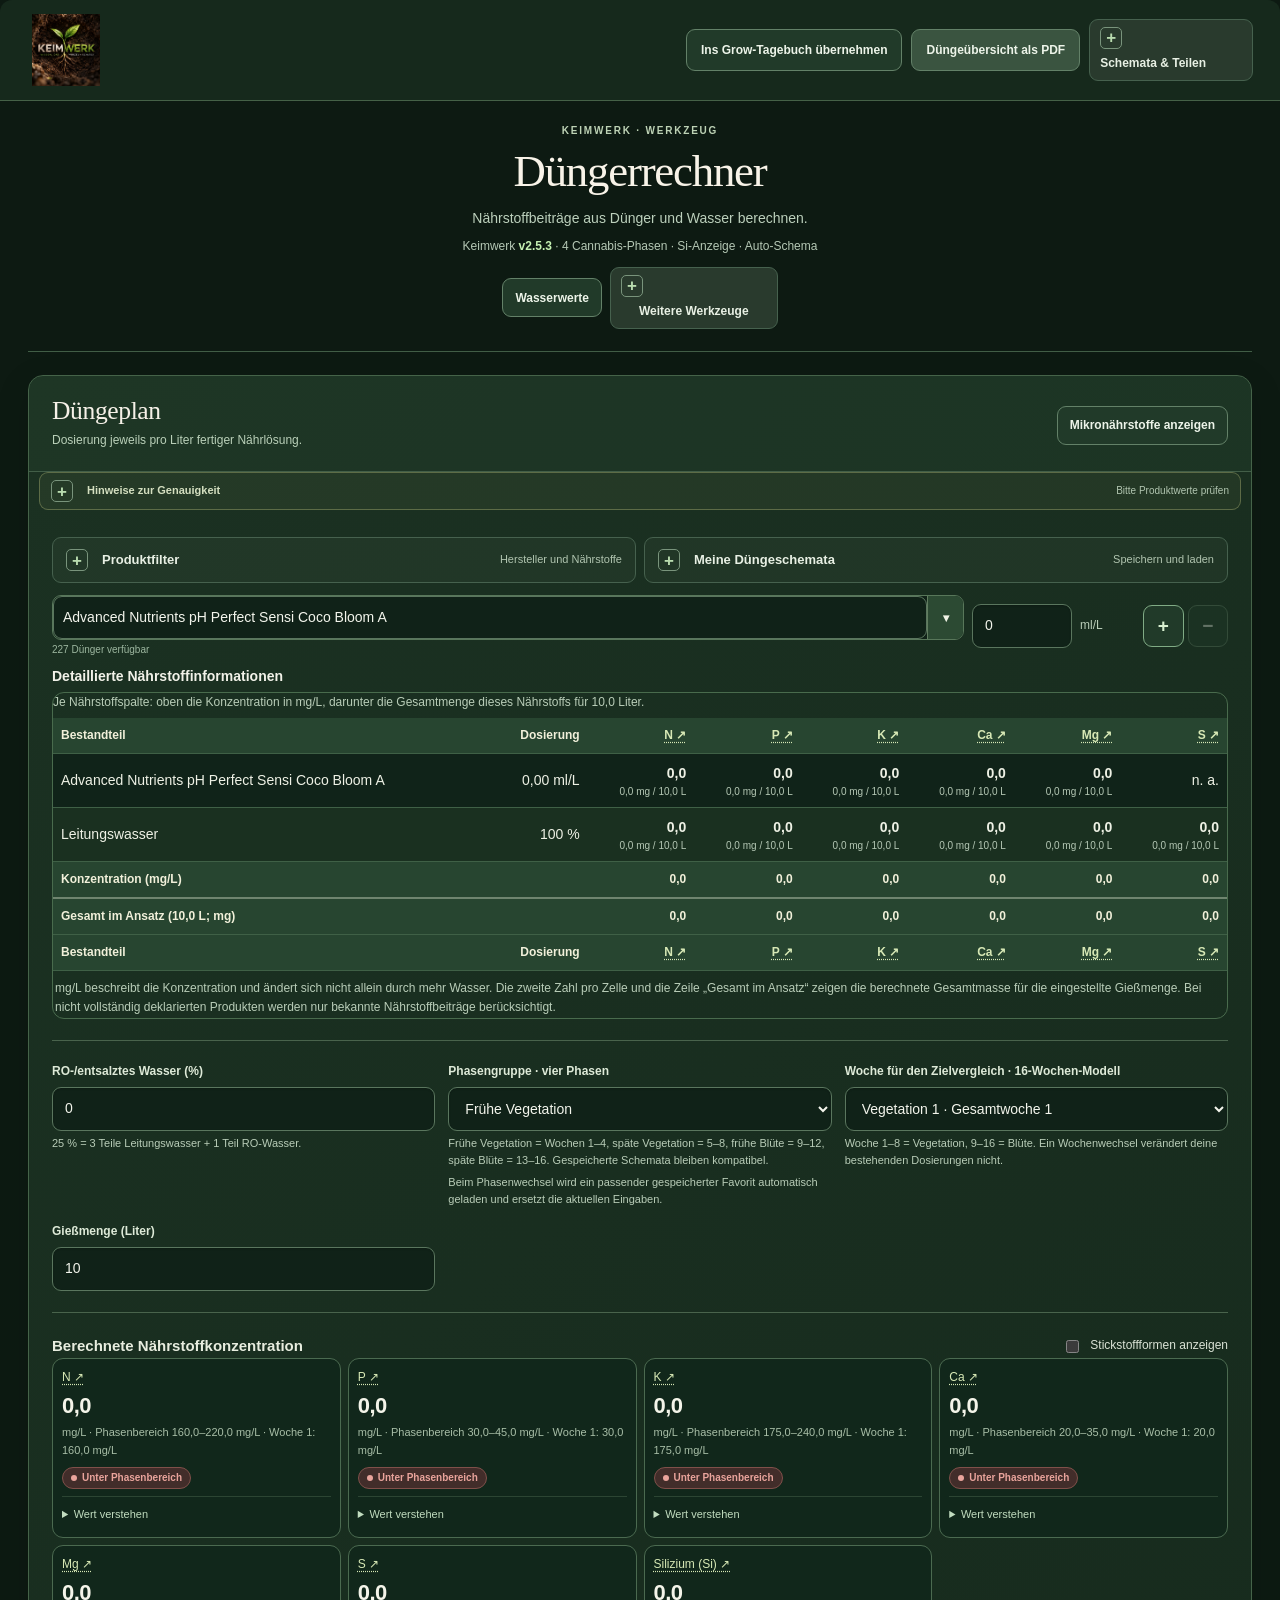
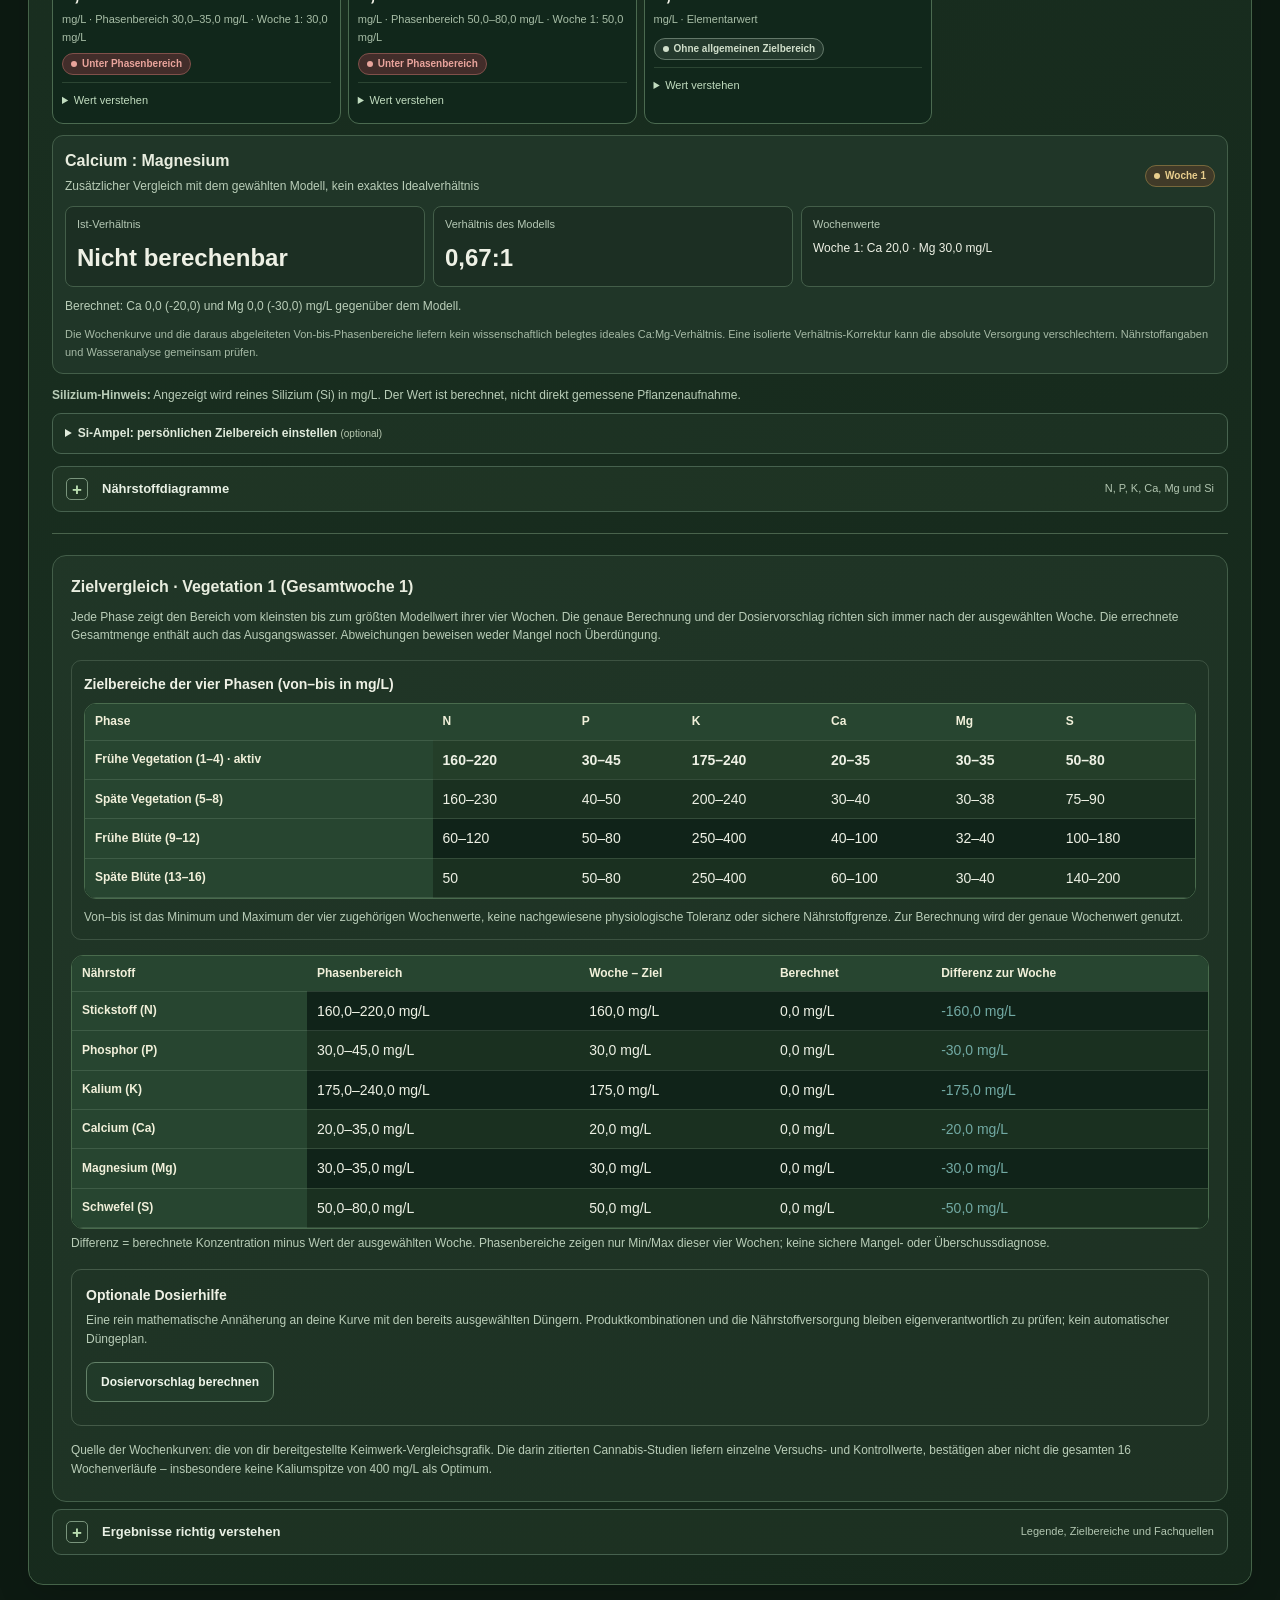
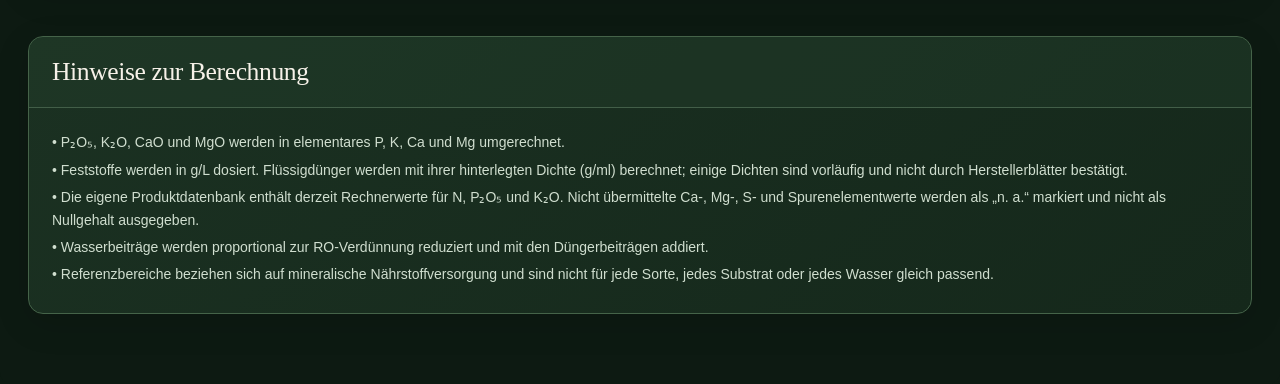
==== commit 73db8c58: "update" ====
--- a/app/index.html
+++ b/app/index.html
@@ -735,7 +735,7 @@
 </div>
 <div class="nutrient-warning"><strong>30-Sekunden-Checkliste:</strong> Nicht sofort düngen → alte oder junge Blätter unterscheiden → Schädlinge und Krankheiten ausschließen → pH und EC messen → Wurzelraum und Wasser prüfen → gezielt behandeln → Reaktion am neuen Wachstum kontrollieren.</div>
 <div class="nutrient-extra-heading"><h2 id="nutrient-jump-values">Orientierungswerte der Nährstoffversorgung</h2><p>Nährstoffbedarf verändert sich mit der Wachstumsphase. Allgemeine Diagramme und Richtwerte sind jedoch keine universelle Bedarfskurve und sollten nicht als fester Düngeplan verwendet werden. Sorte, Medium, Wasserqualität, Licht, Temperatur und Kulturbedingungen beeinflussen den tatsächlichen Bedarf.</p></div>
-<figure class="nutrient-orientation-figure" style="margin:18px 0 24px;padding:12px;border:1px solid rgba(173,196,157,.35);border-radius:14px;background:#fff"><img loading="lazy" decoding="async" alt="Bildstatistik: Orientierungswerte der Nährstoffversorgung bei Cannabis in früher und später Vegetation sowie früher und später Blüte. Dargestellt sind Stickstoff, Phosphor, Kalium, Calcium und Magnesium." src="./assets/image-70.webp" style="display:block;width:100%;height:auto;border-radius:8px"/></figure>
+<figure class="nutrient-orientation-figure" style="margin:18px 0 24px;padding:12px;border:1px solid rgba(173,196,157,.35);border-radius:14px;background:#fff"><img loading="lazy" decoding="async" alt="Lineares Diagramm der Keimwerk-Orientierungswerte über 16 Wochen mit Stickstoff, Phosphor, Kalium, Calcium, Magnesium und Schwefel sowie Kalium-Studienvergleich." src="./assets/image-70.webp" style="display:block;width:100%;height:auto;border-radius:8px"/></figure>
 <div class="nutrient-source nutrient-source-expanded"><strong>Fachinformationen zur Vertiefung:</strong> USU Extension – Hemp Nutrient Deficiencies und Growing Cannabis FAQs; UF/IFAS – Hemp Nutrient Management und Hemp Fertilization; UC IPM – Nutrient Deficiencies sowie Nutrient and Mineral Excesses / Salt Toxicity; Missouri Extension – Hydroponic Nutrient Solutions; Oregon State Extension – Environmental Factors Affecting Plant Growth; wissenschaftliche Fachartikel zu Nährstoffversorgung und Hydroponik bei Cannabis.</div>
 </section>
 <div class="nutrient-source"><strong>Grundlage:</strong> Grundlage: Informationen zu Diagnose, Nährstoffen und typischen Mangelbildern. Die Bildbeispiele dienen der Orientierung und zeigen keine gesicherten Überdüngungssymptome. Bildquelle: Dutch Passion, „Ein visueller Leitfaden für Cannabismangel“.</div>
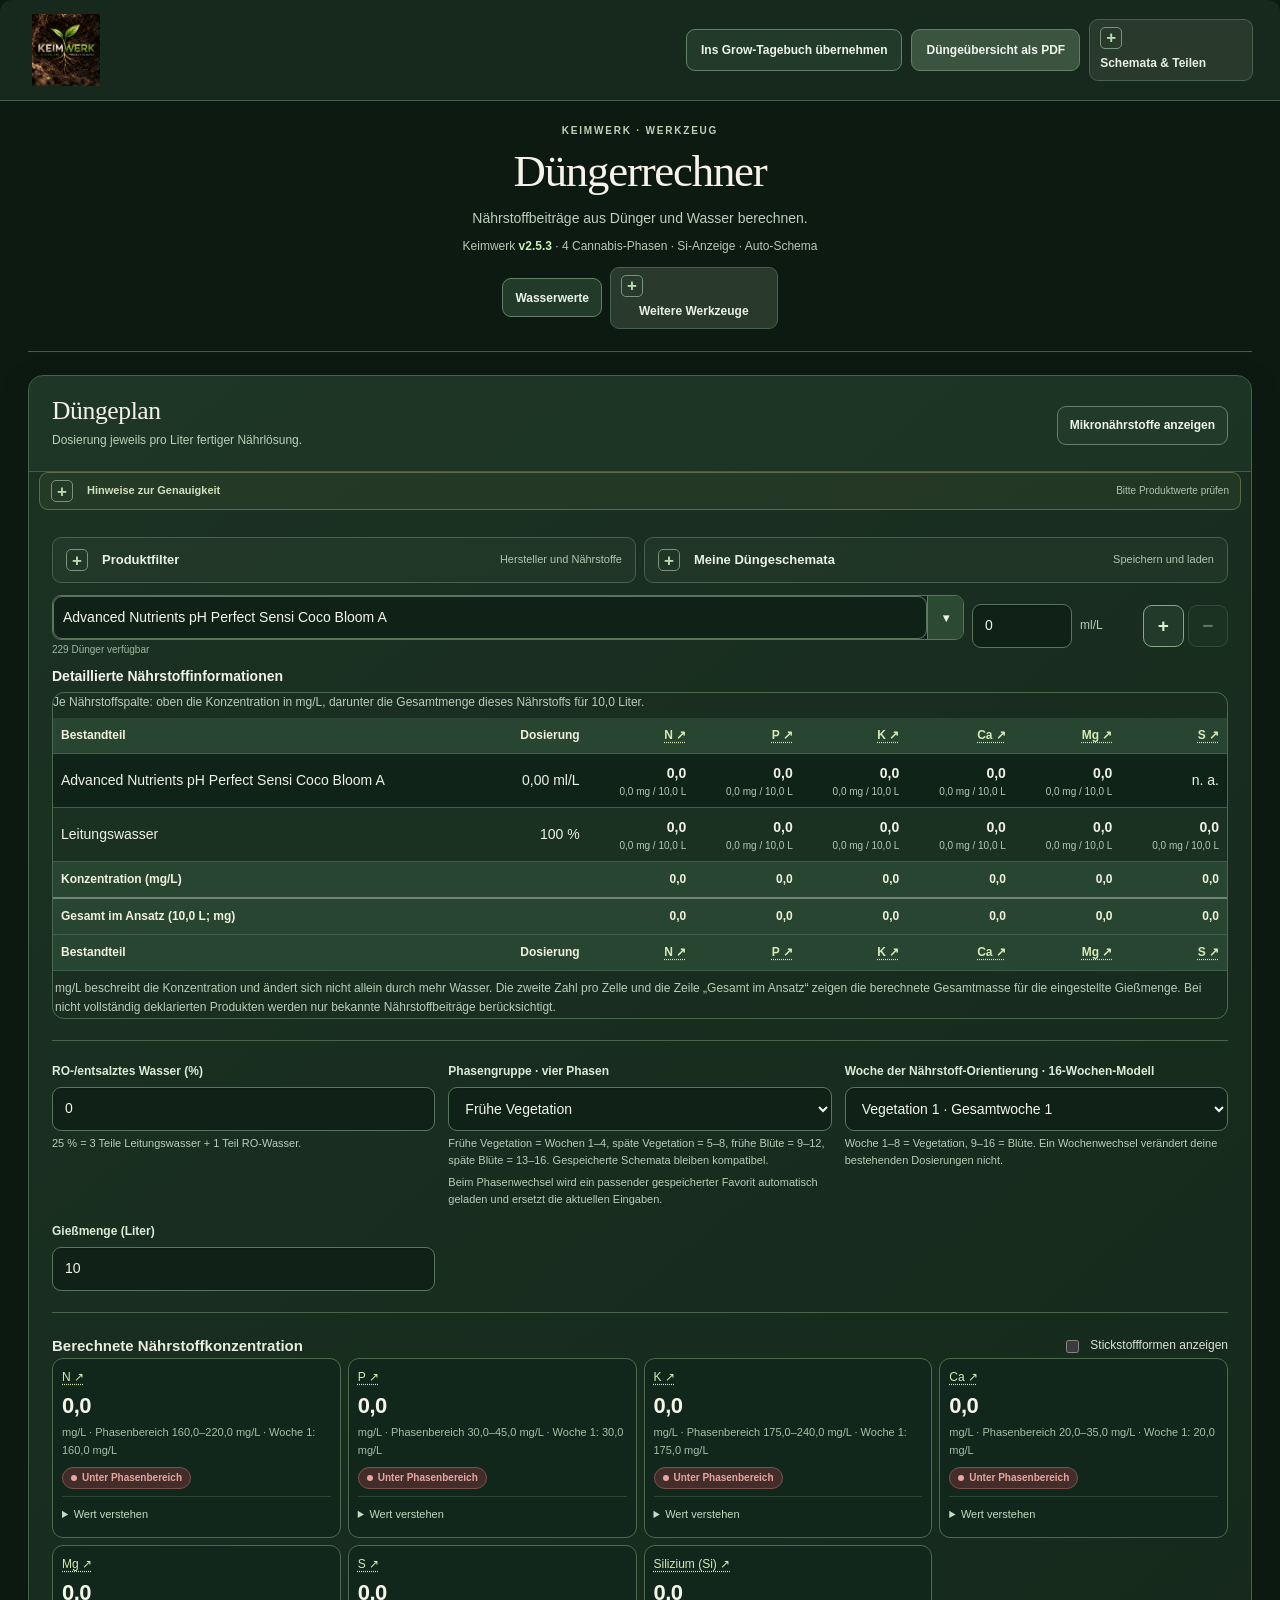
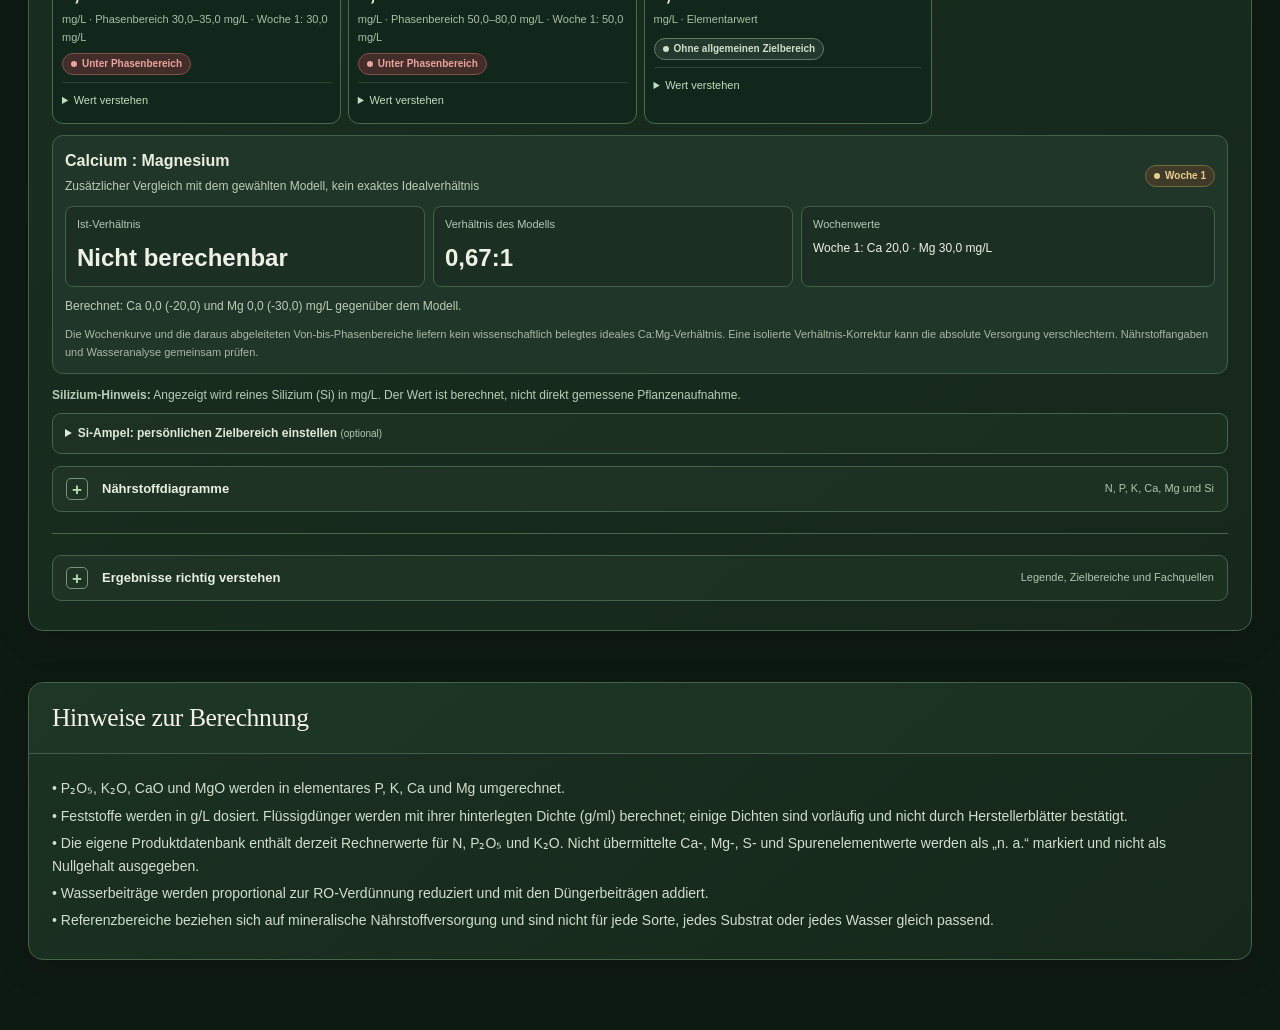
==== commit f662e28d: "update" ====
--- a/app/index.html
+++ b/app/index.html
@@ -39,16 +39,18 @@
 /* Bildergalerien nur im Schädlingslexikon; Startseite und Über-Seite bleiben unverändert. */
 #pests .pest-images{display:grid;grid-template-columns:repeat(3,minmax(0,1fr));gap:9px;margin:15px 0 14px}
 #pests .pest-images figure{min-width:0;margin:0;border:1px solid #435346;border-radius:7px;overflow:hidden;background:#1e2a21}
-#pests .pest-images img{display:block;width:100%;aspect-ratio:280/176;object-fit:cover}
+#pests .pest-images img{display:block;width:100%;height:auto;aspect-ratio:7/5;object-fit:cover}
 #pests .pest-images figcaption{padding:7px 5px 8px;text-align:center;font-size:10px;line-height:1.4;color:#d6dfd0;min-height:38px;display:flex;align-items:center;justify-content:center}
 @media(max-width:650px){#pests .pest-images{gap:5px}#pests .pest-images figcaption{font-size:9px;padding:5px 3px;min-height:42px}}
 
 
-/* Marienkäfer und Schwebfliegen: Originalbilder mit eingebautem Rahmen auf dieselbe Bildbreite wie die übrigen Nützlinge setzen. */
-#beneficials article:nth-of-type(10) .pest-images figure,
-#beneficials article:nth-of-type(11) .pest-images figure{width:332px;max-width:100%;margin:0 auto;box-sizing:border-box}
-#beneficials article:nth-of-type(10) .pest-images img,
-#beneficials article:nth-of-type(11) .pest-images img{display:block;box-sizing:border-box;width:100%;max-width:100%;height:auto;margin:0 auto;padding:0;border:0;border-radius:0;background:transparent}
+/* Nützlinge: zwei gleich große Motive; KI-Hinweise bleiben auch ohne JavaScript sichtbar. */
+#beneficials .pest-images{display:grid;grid-template-columns:repeat(2,minmax(0,1fr));gap:9px;margin:15px 0 14px}
+#beneficials .pest-images figure{min-width:0;margin:0;border:1px solid #435346;border-radius:7px;overflow:hidden;background:#1e2a21}
+#beneficials .pest-images img{display:block;width:100%;height:auto;aspect-ratio:7/5;object-fit:cover}
+#beneficials .pest-images figcaption{padding:7px 9px 8px;text-align:center;font-size:11px;line-height:1.4;color:#d6dfd0;min-height:40px;display:flex;align-items:center;justify-content:center}
+#beneficials .beneficial-ai-disclaimer{font-size:12px;line-height:1.65;color:#cbdccb;margin:0 0 22px}
+@media(max-width:650px){#beneficials .pest-images{gap:7px}#beneficials .pest-images figcaption{font-size:10px;min-height:51px;padding:5px 6px}}
 
 
 /* Neues Ueber- und Unterduengungslexikon: separat gestylt, bestehende Bereiche bleiben unberuehrt. */
@@ -208,6 +210,27 @@
 .ka-empty-context{font-size:12px;color:#c8d0c5}
 @media(max-width:650px){.ka-messages{padding:10px}.ka-message{max-width:100%}.ka-compose{padding:12px}.ka-suggestion{font-size:11px}}
 
+
+/* Schädlingslexikon – transparente Kennzeichnung der KI-Illustrationen */
+#pests .pest-ai-disclaimer{color:#d6dfd0;font-size:12px;line-height:1.65;margin:0 0 18px}
+#pests .pest-images figcaption{display:flex;flex-direction:column;align-items:center;justify-content:center;gap:3px;min-height:58px}
+#pests .pest-stage-label{display:block}
+#pests .pest-ai-label{display:block;color:#b8d5bc;font-size:9px;line-height:1.3;white-space:normal}
+@media(max-width:650px){#pests .pest-images figcaption{min-height:70px}#pests .pest-ai-label{font-size:8px}}
+
+/* Deutliche, immer sichtbare KI-Kennzeichnung für Schädlingsbilder, auch in den Such-Vorschaubildern. */
+#pests .pest-ai-disclaimer{padding:14px 17px;margin:0 0 19px;border:1px solid #5d7562;border-left:4px solid #9ac1a2;border-radius:8px;background:#203026;color:#f1f5ee;font-size:14px;line-height:1.65}
+#pests .pest-ai-disclaimer strong{color:#fff;font-weight:700}
+#pests .pest-images figure,.cf-pest-preview figure{position:relative}
+#pests .pest-images figure>.pest-ai-stamp,.cf-pest-preview figure>.pest-ai-stamp{position:absolute;z-index:2;left:7px;top:7px;display:inline-block;max-width:calc(100% - 14px);padding:5px 7px;border-radius:4px;border:1px solid rgba(255,255,255,.55);background:rgba(18,30,22,.94);color:#fff;font:700 11px/1.15 Arial,Helvetica,sans-serif;letter-spacing:.1px;text-align:center;pointer-events:none}
+#pests .pest-ai-label,.cf-pest-preview .pest-ai-label{font-size:11px;line-height:1.35;font-weight:700;color:#e3f1dd}
+#pests .pest-images figcaption{min-height:60px}
+@media(max-width:650px){
+  #pests .pest-ai-disclaimer{padding:11px 12px;font-size:13px}
+  #pests .pest-images figure>.pest-ai-stamp,.cf-pest-preview figure>.pest-ai-stamp{top:4px;left:4px;max-width:calc(100% - 8px);padding:3px 4px;font-size:10px}
+  #pests .pest-ai-label{font-size:10px}
+  #pests .pest-images figcaption{min-height:70px}
+}
 </style>
 <style>
 #diary-nav{border-color:#455748}
@@ -396,7 +419,8 @@
 <!-- Keimwerk Design V3: styles vor der ersten Darstellung laden. -->
 <link rel="stylesheet" href="integration.css?v=6" />
 <link rel="stylesheet" href="modules-v7.css?v=7" />
-<link rel="stylesheet" href="lexikon-v8.css?v=8" />
+<link rel="stylesheet" href="lexikon-v8.css?v=9" />
+<link rel="stylesheet" href="keimwerk-v29.css?v=29" />
 <style id="kw-critical-integrated-css">
   #welcome-overlay, #home, body>header, body>footer { display:none!important; }
   body:not(.kw-integrated) main.page { display:none!important; }
@@ -501,22 +525,22 @@
 </main>
 <main class="page" hidden="" id="pests">
 <button class="back" id="pests-back">← Zurück zur Startseite</button><div class="subhead"><div class="section-label">WISSEN ENTDECKEN</div><h1>Schädlingslexikon</h1><p>Informationen zu Erkennungsmerkmalen, Symptomen, Schäden und typischen Hinweisen zu Pflanzenschädlingen.</p><span class="pill">12 Schädlingsprofile</span></div>
-<div class="pest-grid">
-<article class="pest" id="kw24-pests-1"><h3>Spinnmilben</h3><div class="latin">Tetranychus urticae</div><div aria-label="Drei passende Bilder: Schädling und Befallsbilder" class="pest-images"><figure><img loading="lazy" decoding="async" alt="Spinnmilben auf Blattoberfläche" src="./assets/image-01.webp"/><figcaption>Schädling</figcaption></figure><figure><img loading="lazy" decoding="async" alt="Frühe punktförmige Blattschäden durch Spinnmilben" src="./assets/image-02.webp"/><figcaption>Früher Befall · frühe/mittlere Schäden</figcaption></figure><figure><img loading="lazy" decoding="async" alt="Stärkerer Spinnmilbenbefall mit Gespinsten und geschädigtem Blatt" src="./assets/image-03.webp"/><figcaption>Später Befall · starkes Gespinst und Blattbräunung</figcaption></figure></div><p><strong>Aussehen:</strong> Sehr klein und spinnenartig; weißlich, gelblich, grünlich oder rötlich. Oft an Blattunterseiten.</p><p><strong>Symptome:</strong> Feine Gespinste und viele winzige gelbe oder weiße Punkte auf den Blättern.</p><p><strong>Schäden:</strong> Saugen Pflanzenzellen aus, beeinträchtigen die Blattfunktion und können Blattverlust verursachen.</p><p class="tip"><strong>Praxis-Hinweis:</strong> Blattunterseiten regelmäßig mit einer Lupe kontrollieren.</p></article>
-<article class="pest" id="kw24-pests-2"><h3>Trauermücken</h3><div class="latin">Sciaridae</div><div aria-label="Drei passende Bilder: Schädling und Befallsbilder" class="pest-images"><figure><img loading="lazy" decoding="async" alt="Erwachsene Trauermücke" src="./assets/image-04.webp"/><figcaption>Schädling</figcaption></figure><figure><img loading="lazy" decoding="async" alt="Trauermückenlarve im Substrat" src="./assets/image-05.webp"/><figcaption>Frühe Anzeichen · Larven im Substrat</figcaption></figure><figure><img loading="lazy" decoding="async" alt="Pflanze mit sichtbarem Schadbild im Zusammenhang mit Trauermücken" src="./assets/image-06.webp"/><figcaption>Späteres Schadbild · geschädigte Pflanze</figcaption></figure></div><p><strong>Aussehen:</strong> Kleine dunkle Fliegen; Larven sind weißlich und durchscheinend und leben im feuchten Substrat.</p><p><strong>Symptome:</strong> Fliegen steigen beim Gießen oder Bewegen des Substrats auf; Sämlinge können schwach wachsen oder welken.</p><p><strong>Schäden:</strong> Larven können feine Wurzeln und Wurzelhaare anfressen.</p><p class="tip"><strong>Praxis-Hinweis:</strong> Substrat auf Larven prüfen und dauerhaft zu nasse Erde vermeiden.</p></article>
-<article class="pest" id="kw24-pests-3"><h3>Blattläuse</h3><div class="latin">Aphidoidea</div><div aria-label="Drei passende Bilder: Schädling und Befallsbilder" class="pest-images"><figure><img loading="lazy" decoding="async" alt="Blattläuse auf Pflanzengewebe" src="./assets/image-07.webp"/><figcaption>Schädling</figcaption></figure><figure><img loading="lazy" decoding="async" alt="Früher Blattlausbefall an einem Trieb" src="./assets/image-08.webp"/><figcaption>Früher Befall</figcaption></figure><figure><img loading="lazy" decoding="async" alt="Stärkeres Blattlausschadbild am Blatt" src="./assets/image-09.webp"/><figcaption>Später Befall · stärkeres Schadbild</figcaption></figure></div><p><strong>Aussehen:</strong> Kleine birnenförmige Tiere, grün, schwarz, gelblich oder rosa, oft in Gruppen an jungen Trieben und Blattunterseiten.</p><p><strong>Symptome:</strong> Eingerollte Blätter, klebriger Honigtau und manchmal schwarzer Rußtau.</p><p><strong>Schäden:</strong> Saugen Pflanzensaft, schwächen die Pflanze; manche übertragen Pflanzenviren.</p><p class="tip"><strong>Praxis-Hinweis:</strong> Triebe und Blattunterseiten auf Läuse, Honigtau, Ameisen und schwarze Beläge prüfen.</p></article>
-<article class="pest" id="kw24-pests-4"><h3>Thripse</h3><div class="latin">Thysanoptera</div><div aria-label="Drei passende Bilder: Schädling und Befallsbilder" class="pest-images"><figure><img loading="lazy" decoding="async" alt="Thrips auf Blattoberfläche" src="./assets/image-10.webp"/><figcaption>Schädling</figcaption></figure><figure><img loading="lazy" decoding="async" alt="Frühe silbrige Fraßspuren durch Thripse" src="./assets/image-11.webp"/><figcaption>Früher Befall</figcaption></figure><figure><img loading="lazy" decoding="async" alt="Stärkere Thripsschäden an Blättern" src="./assets/image-12.webp"/><figcaption>Später Befall · stärkere Blattschäden</figcaption></figure></div><p><strong>Aussehen:</strong> Schlanke, längliche, gelbliche, braune oder schwarze Insekten, die sich schnell bewegen.</p><p><strong>Symptome:</strong> Silbrig-weiße Fraßspuren sowie kleine schwarze Kotpunkte.</p><p><strong>Schäden:</strong> Schaben und saugen Pflanzenzellen aus; es entstehen helle, silbrige Stellen und geschwächtes Blattgewebe.</p><p class="tip"><strong>Praxis-Hinweis:</strong> Blattunterseiten und junge Triebe auf silbrige Stellen und schwarze Punkte untersuchen.</p></article>
-<article class="pest" id="kw24-pests-5"><h3>Weiße Fliegen</h3><div class="latin">Aleyrodidae</div><div aria-label="Drei passende Bilder: Schädling und Befallsbilder" class="pest-images"><figure><img loading="lazy" decoding="async" alt="Weiße Fliegen auf Blattunterseite" src="./assets/image-13.webp"/><figcaption>Schädling</figcaption></figure><figure><img loading="lazy" decoding="async" alt="Frühes Schadbild durch Weiße Fliegen" src="./assets/image-14.webp"/><figcaption>Früher Befall</figcaption></figure><figure><img loading="lazy" decoding="async" alt="Stärkerer Befall mit sichtbaren weißen Fliegen und Blattverfärbungen" src="./assets/image-15.webp"/><figcaption>Später Befall · stärkeres Schadbild</figcaption></figure></div><p><strong>Aussehen:</strong> Winzige weiße, mottenähnliche Insekten, häufig auf Blattunterseiten. Bei Bewegung fliegen sie oft auf.</p><p><strong>Symptome:</strong> Honigtau, gelbliche Blätter sowie sichtbare erwachsene Tiere oder Nymphen.</p><p><strong>Schäden:</strong> Saugen Pflanzensaft; Honigtau kann Rußtau begünstigen.</p><p class="tip"><strong>Praxis-Hinweis:</strong> Blattunterseiten auf weiße Tiere, Nymphen und klebrige Rückstände kontrollieren.</p></article>
-<article class="pest" id="kw24-pests-6"><h3>Wurzelläuse</h3><div class="latin">Verschiedene Blattlausgruppen, häufig Aphididae</div><div aria-label="Drei passende Bilder: Schädling und Befallsbilder" class="pest-images"><figure><img loading="lazy" decoding="async" alt="Wurzelläuse am Wurzelbereich" src="./assets/image-16.webp"/><figcaption>Schädling</figcaption></figure><figure><img loading="lazy" decoding="async" alt="Frühe Symptome möglicher Wurzellaus-Schädigung" src="./assets/image-17.webp"/><figcaption>Früher Befall · erste Pflanzenreaktionen</figcaption></figure><figure><img loading="lazy" decoding="async" alt="Stärkeres Schadbild mit vergilbten und welkenden Blättern" src="./assets/image-18.webp"/><figcaption>Später Befall · deutliche Welke und Vergilbung</figcaption></figure></div><p><strong>Aussehen:</strong> Kleine, weiche, weißliche bis gelbliche, teils wachsige Tiere an Wurzeln oder am Wurzelhals.</p><p><strong>Symptome:</strong> Welken und Vergilben trotz ausreichender Wasserversorgung, oft mit mangelähnlichem Schadbild.</p><p><strong>Schäden:</strong> Saugen an den Wurzeln und schwächen Wurzelsystem und Pflanzenvitalität.</p><p class="tip"><strong>Praxis-Hinweis:</strong> Bei unerklärlichem Welken oder mangelähnlichen Symptomen die Wurzeln kontrollieren.</p></article>
-<article class="pest" id="kw24-pests-7"><h3>Minierfliegen / Blattminierer</h3><div class="latin">Agromyzidae</div><div aria-label="Drei passende Bilder: Schädling und Befallsbilder" class="pest-images"><figure><img loading="lazy" decoding="async" alt="Blattminiererlarve in einem Blatt" src="./assets/image-19.webp"/><figcaption>Schädling</figcaption></figure><figure><img loading="lazy" decoding="async" alt="Frühe Miniergänge in einem Blatt" src="./assets/image-20.webp"/><figcaption>Früher Befall · erste Miniergänge</figcaption></figure><figure><img loading="lazy" decoding="async" alt="Stärkerer Befall mit vielen Miniergängen" src="./assets/image-21.webp"/><figcaption>Später Befall · viele Miniergänge</figcaption></figure></div><p><strong>Aussehen:</strong> Kleine Fliegen; Larven leben innerhalb der Blattschichten.</p><p><strong>Symptome:</strong> Schlangenförmige weiße bis durchscheinende Miniergänge. Später können Blattbereiche aufhellen und vertrocknen.</p><p><strong>Schäden:</strong> Larven fressen Blattgewebe und verringern die nutzbare Blattfläche für die Photosynthese.</p><p class="tip"><strong>Praxis-Hinweis:</strong> Miniergänge früh erkennen, stark befallene Blätter entfernen und neue Spuren kontrollieren.</p></article>
-<article class="pest" id="kw24-pests-8"><h3>Schmetterlingsraupen / Blüten- und Knospenfresser</h3><div class="latin">Lepidoptera</div><div aria-label="Drei passende Bilder: Schädling und Befallsbilder" class="pest-images"><figure><img loading="lazy" decoding="async" alt="Schmetterlingsraupe an einer Pflanze" src="./assets/image-22.webp"/><figcaption>Schädling</figcaption></figure><figure><img loading="lazy" decoding="async" alt="Früher Fraßschaden durch eine Raupe" src="./assets/image-23.webp"/><figcaption>Früher Befall</figcaption></figure><figure><img loading="lazy" decoding="async" alt="Stärkerer Raupenfraß mit vielen Blattlöchern" src="./assets/image-24.webp"/><figcaption>Später Befall · deutlicher Blattfraß</figcaption></figure></div><p><strong>Aussehen:</strong> Weiche, längliche, grünliche oder braune, teils gemusterte Raupen; sie können sich in Blüten verstecken.</p><p><strong>Symptome:</strong> Angeknabberte Blattränder, Löcher, Kotspuren und Fraß an Blüten mit welkenden oder braunen Gewebeteilen.</p><p><strong>Schäden:</strong> Fressen Blätter und Blüten. Beschädigtes Blütengewebe kann anfälliger für Botrytis sein.</p><p class="tip"><strong>Praxis-Hinweis:</strong> Blüten prüfen und stark beschädigte Teile früh erkennen und entfernen.</p></article>
-<article class="pest" id="kw24-pests-9"><h3>Hanf-Rostmilben</h3><div class="latin">Aculops cannabicola</div><div aria-label="Drei passende Bilder: Schädling und Befallsbilder" class="pest-images"><figure><img loading="lazy" decoding="async" alt="Hanf-Rostmilben in Nahaufnahme" src="./assets/image-25.webp"/><figcaption>Schädling</figcaption></figure><figure><img loading="lazy" decoding="async" alt="Frühe Symptome eines Befalls mit Hanf-Rostmilben" src="./assets/image-26.webp"/><figcaption>Früher Befall</figcaption></figure><figure><img loading="lazy" decoding="async" alt="Stärkeres Schadbild mit verformtem Pflanzenwachstum" src="./assets/image-27.webp"/><figcaption>Später Befall · stärker verformter Wuchs</figcaption></figure></div><p><strong>Aussehen:</strong> Mikroskopisch kleine, längliche, zigarrenförmige, blassgelbe bis rosa Milben an Trieben, Stängeln und Blattunterseiten.</p><p><strong>Symptome:</strong> Feine Sprenkelung, bronzene bis rostige Verfärbungen, verformter junger Wuchs und nach oben gerollte Blattränder.</p><p><strong>Schäden:</strong> Können Wachstum, Ertrag und Blütenqualität beeinträchtigen.</p><p class="tip"><strong>Praxis-Hinweis:</strong> Eine starke Lupe oder ein Mikroskop hilft bei der Kontrolle.</p></article>
-<article class="pest" id="kw24-pests-10"><h3>Breitmilben</h3><div class="latin">Polyphagotarsonemus latus</div><div aria-label="Drei passende Bilder: Schädling und Befallsbilder" class="pest-images"><figure><img loading="lazy" decoding="async" alt="Breitmilbe und Ei in Nahaufnahme" src="./assets/image-28.webp"/><figcaption>Schädling / Ei</figcaption></figure><figure><img loading="lazy" decoding="async" alt="Frühe Symptome eines Breitmilbenbefalls" src="./assets/image-29.webp"/><figcaption>Früher Befall</figcaption></figure><figure><img loading="lazy" decoding="async" alt="Stärkeres Schadbild mit deformiertem Neuwuchs" src="./assets/image-30.webp"/><figcaption>Später Befall · stark verformter Wuchs</figcaption></figure></div><p><strong>Aussehen:</strong> Etwa 0,25 mm große, ovale, gelblich-grüne Milben. Weibchen können einen hellen Streifen haben; sie sind schwer zu erkennen.</p><p><strong>Symptome:</strong> Junge Blätter sind gekräuselt, gebogen, verdickt oder bronzefarben; Knospen können deformiert sein.</p><p><strong>Schäden:</strong> Junger Wuchs wird gehemmt oder bleibt aus.</p><p class="tip"><strong>Praxis-Hinweis:</strong> Frischen Wuchs und Knospen kontrollieren; eine Lupe mit etwa 20-facher Vergrößerung oder ein Mikroskop kann helfen.</p></article>
-<article class="pest" id="kw24-pests-11"><h3>Schnecken / Schnegel</h3><div class="latin">Gastropoda</div><div aria-label="Drei passende Bilder: Schädling und Befallsbilder" class="pest-images"><figure><img loading="lazy" decoding="async" alt="Schnegel auf einem Blatt" src="./assets/image-31.webp"/><figcaption>Schädling</figcaption></figure><figure><img loading="lazy" decoding="async" alt="Frühe Fraßspuren an einer Jungpflanze" src="./assets/image-32.webp"/><figcaption>Früher Befall · erste Fraßspuren</figcaption></figure><figure><img loading="lazy" decoding="async" alt="Stärkerer Schneckenfraß mit zahlreichen Blattlöchern" src="./assets/image-33.webp"/><figcaption>Später Befall · viele Fraßlöcher</figcaption></figure></div><p><strong>Aussehen:</strong> Weiche, häufig braune oder graue Tiere. Nacktschnecken und Schnegel sind oft nachts aktiv.</p><p><strong>Symptome:</strong> Unregelmäßige ausgefranste Löcher, Fraß an Blatträndern und glänzende Schleimspuren.</p><p><strong>Schäden:</strong> Besonders bei Sämlingen kann in kurzer Zeit viel Blattfläche verloren gehen.</p><p class="tip"><strong>Praxis-Hinweis:</strong> Abends, früh morgens oder nach Regen sowie unter Töpfen, Brettern und Mulch kontrollieren.</p></article>
-<article class="pest" id="kw24-pests-12"><h3>Dickmaulrüssler</h3><div class="latin">Otiorhynchus sulcatus</div><div aria-label="Drei passende Bilder: Schädling und Befallsbilder" class="pest-images"><figure><img loading="lazy" decoding="async" alt="Dickmaulrüssler als erwachsener Käfer" src="./assets/image-34.webp"/><figcaption>Schädling</figcaption></figure><figure><img loading="lazy" decoding="async" alt="Frühe halbkreisförmige Fraßbuchten am Blattrand" src="./assets/image-35.webp"/><figcaption>Früher Befall · Fraßbuchten an Blättern</figcaption></figure><figure><img loading="lazy" decoding="async" alt="Dickmaulrüsslerlarve im Wurzelbereich" src="./assets/image-36.webp"/><figcaption>Später Befall · Larven und Wurzelschaden</figcaption></figure></div><p><strong>Aussehen:</strong> Dunkler, flugunfähiger Käfer; Larven sind weißlich, beinlos und haben einen braunen Kopf.</p><p><strong>Symptome:</strong> Halbkreisförmige Fraßbuchten an Blatträndern. Wurzelschäden können zusätzlich Welken und schwaches Wachstum verursachen.</p><p><strong>Schäden:</strong> Erwachsene Käfer fressen Blätter, Larven schädigen Wurzeln. Junge Pflanzen sind besonders gefährdet.</p><p class="tip"><strong>Praxis-Hinweis:</strong> Blattränder nachts kontrollieren; bei Welken Wurzeln und Wurzelballen prüfen.</p></article>
+<p class="pest-ai-disclaimer" role="note"><strong>Bildhinweis: Alle 36 Schädlingsbilder sind KI-generierte Illustrationen – keine echten Schädlingsfotos.</strong> Sie zeigen beispielhaft mögliche Symptome und können keine sichere Bestimmung oder Diagnose ersetzen. Fraß- und Saugschäden können mehrere Ursachen haben. Hanf-Rostmilben sind nur unter starker Vergrößerung erkennbar.</p><div class="pest-grid">
+<article class="pest" id="kw24-pests-1"><h3>Spinnmilben</h3><div class="latin">Tetranychus urticae</div><div aria-label="Drei passende Bilder: Schädling und Befallsbilder" class="pest-images"><figure><img loading="lazy" decoding="async" alt="Spinnmilben auf Blattoberfläche – KI-generierte Illustration, kein Bestimmungsfoto" width="1400" height="1000" src="./assets/image-01.webp"/><span class="pest-ai-stamp" aria-hidden="true">KI-generiert</span><figcaption><span class="pest-stage-label">Schädling</span><span class="pest-ai-label">KI-generierte Illustration</span></figcaption></figure><figure><img loading="lazy" decoding="async" alt="Frühe punktförmige Blattschäden durch Spinnmilben – KI-generierte Illustration, kein Bestimmungsfoto" width="1400" height="1000" src="./assets/image-02.webp"/><span class="pest-ai-stamp" aria-hidden="true">KI-generiert</span><figcaption><span class="pest-stage-label">Früher Befall · frühe/mittlere Schäden</span><span class="pest-ai-label">KI-generierte Illustration</span></figcaption></figure><figure><img loading="lazy" decoding="async" alt="Stärkerer Spinnmilbenbefall mit Gespinsten und geschädigtem Blatt – KI-generierte Illustration, kein Bestimmungsfoto" width="1400" height="1000" src="./assets/image-03.webp"/><span class="pest-ai-stamp" aria-hidden="true">KI-generiert</span><figcaption><span class="pest-stage-label">Später Befall · starkes Gespinst und Blattbräunung</span><span class="pest-ai-label">KI-generierte Illustration</span></figcaption></figure></div><p><strong>Aussehen:</strong> Sehr klein und spinnenartig; weißlich, gelblich, grünlich oder rötlich. Oft an Blattunterseiten.</p><p><strong>Symptome:</strong> Feine Gespinste und viele winzige gelbe oder weiße Punkte auf den Blättern.</p><p><strong>Schäden:</strong> Saugen Pflanzenzellen aus, beeinträchtigen die Blattfunktion und können Blattverlust verursachen.</p><p class="tip"><strong>Praxis-Hinweis:</strong> Blattunterseiten regelmäßig mit einer Lupe kontrollieren.</p></article>
+<article class="pest" id="kw24-pests-2"><h3>Trauermücken</h3><div class="latin">Sciaridae</div><div aria-label="Drei passende Bilder: Schädling und Befallsbilder" class="pest-images"><figure><img loading="lazy" decoding="async" alt="Erwachsene Trauermücke – KI-generierte Illustration, kein Bestimmungsfoto" width="1400" height="1000" src="./assets/image-04.webp"/><span class="pest-ai-stamp" aria-hidden="true">KI-generiert</span><figcaption><span class="pest-stage-label">Schädling</span><span class="pest-ai-label">KI-generierte Illustration</span></figcaption></figure><figure><img loading="lazy" decoding="async" alt="Trauermückenlarve im Substrat – KI-generierte Illustration, kein Bestimmungsfoto" width="1400" height="1000" src="./assets/image-05.webp"/><span class="pest-ai-stamp" aria-hidden="true">KI-generiert</span><figcaption><span class="pest-stage-label">Frühe Anzeichen · Larven im Substrat</span><span class="pest-ai-label">KI-generierte Illustration</span></figcaption></figure><figure><img loading="lazy" decoding="async" alt="Pflanze mit sichtbarem Schadbild im Zusammenhang mit Trauermücken – KI-generierte Illustration, kein Bestimmungsfoto" width="1400" height="1000" src="./assets/image-06.webp"/><span class="pest-ai-stamp" aria-hidden="true">KI-generiert</span><figcaption><span class="pest-stage-label">Späteres Schadbild · geschädigte Pflanze</span><span class="pest-ai-label">KI-generierte Illustration</span></figcaption></figure></div><p><strong>Aussehen:</strong> Kleine dunkle Fliegen; Larven sind weißlich und durchscheinend und leben im feuchten Substrat.</p><p><strong>Symptome:</strong> Fliegen steigen beim Gießen oder Bewegen des Substrats auf; Sämlinge können schwach wachsen oder welken.</p><p><strong>Schäden:</strong> Larven können feine Wurzeln und Wurzelhaare anfressen.</p><p class="tip"><strong>Praxis-Hinweis:</strong> Substrat auf Larven prüfen und dauerhaft zu nasse Erde vermeiden.</p></article>
+<article class="pest" id="kw24-pests-3"><h3>Blattläuse</h3><div class="latin">Aphidoidea</div><div aria-label="Drei passende Bilder: Schädling und Befallsbilder" class="pest-images"><figure><img loading="lazy" decoding="async" alt="Blattläuse auf Pflanzengewebe – KI-generierte Illustration, kein Bestimmungsfoto" width="1400" height="1000" src="./assets/image-07.webp"/><span class="pest-ai-stamp" aria-hidden="true">KI-generiert</span><figcaption><span class="pest-stage-label">Schädling</span><span class="pest-ai-label">KI-generierte Illustration</span></figcaption></figure><figure><img loading="lazy" decoding="async" alt="Früher Blattlausbefall an einem Trieb – KI-generierte Illustration, kein Bestimmungsfoto" width="1400" height="1000" src="./assets/image-08.webp"/><span class="pest-ai-stamp" aria-hidden="true">KI-generiert</span><figcaption><span class="pest-stage-label">Früher Befall</span><span class="pest-ai-label">KI-generierte Illustration</span></figcaption></figure><figure><img loading="lazy" decoding="async" alt="Stärkeres Blattlausschadbild am Blatt – KI-generierte Illustration, kein Bestimmungsfoto" width="1400" height="1000" src="./assets/image-09.webp"/><span class="pest-ai-stamp" aria-hidden="true">KI-generiert</span><figcaption><span class="pest-stage-label">Später Befall · stärkeres Schadbild</span><span class="pest-ai-label">KI-generierte Illustration</span></figcaption></figure></div><p><strong>Aussehen:</strong> Kleine birnenförmige Tiere, grün, schwarz, gelblich oder rosa, oft in Gruppen an jungen Trieben und Blattunterseiten.</p><p><strong>Symptome:</strong> Eingerollte Blätter, klebriger Honigtau und manchmal schwarzer Rußtau.</p><p><strong>Schäden:</strong> Saugen Pflanzensaft, schwächen die Pflanze; manche übertragen Pflanzenviren.</p><p class="tip"><strong>Praxis-Hinweis:</strong> Triebe und Blattunterseiten auf Läuse, Honigtau, Ameisen und schwarze Beläge prüfen.</p></article>
+<article class="pest" id="kw24-pests-4"><h3>Thripse</h3><div class="latin">Thysanoptera</div><div aria-label="Drei passende Bilder: Schädling und Befallsbilder" class="pest-images"><figure><img loading="lazy" decoding="async" alt="Thrips auf Blattoberfläche – KI-generierte Illustration, kein Bestimmungsfoto" width="1400" height="1000" src="./assets/image-10.webp"/><span class="pest-ai-stamp" aria-hidden="true">KI-generiert</span><figcaption><span class="pest-stage-label">Schädling</span><span class="pest-ai-label">KI-generierte Illustration</span></figcaption></figure><figure><img loading="lazy" decoding="async" alt="Frühe silbrige Fraßspuren durch Thripse – KI-generierte Illustration, kein Bestimmungsfoto" width="1400" height="1000" src="./assets/image-11.webp"/><span class="pest-ai-stamp" aria-hidden="true">KI-generiert</span><figcaption><span class="pest-stage-label">Früher Befall</span><span class="pest-ai-label">KI-generierte Illustration</span></figcaption></figure><figure><img loading="lazy" decoding="async" alt="Stärkere Thripsschäden an Blättern – KI-generierte Illustration, kein Bestimmungsfoto" width="1400" height="1000" src="./assets/image-12.webp"/><span class="pest-ai-stamp" aria-hidden="true">KI-generiert</span><figcaption><span class="pest-stage-label">Später Befall · stärkere Blattschäden</span><span class="pest-ai-label">KI-generierte Illustration</span></figcaption></figure></div><p><strong>Aussehen:</strong> Schlanke, längliche, gelbliche, braune oder schwarze Insekten, die sich schnell bewegen.</p><p><strong>Symptome:</strong> Silbrig-weiße Fraßspuren sowie kleine schwarze Kotpunkte.</p><p><strong>Schäden:</strong> Schaben und saugen Pflanzenzellen aus; es entstehen helle, silbrige Stellen und geschwächtes Blattgewebe.</p><p class="tip"><strong>Praxis-Hinweis:</strong> Blattunterseiten und junge Triebe auf silbrige Stellen und schwarze Punkte untersuchen.</p></article>
+<article class="pest" id="kw24-pests-5"><h3>Weiße Fliegen</h3><div class="latin">Aleyrodidae</div><div aria-label="Drei passende Bilder: Schädling und Befallsbilder" class="pest-images"><figure><img loading="lazy" decoding="async" alt="Weiße Fliegen auf Blattunterseite – KI-generierte Illustration, kein Bestimmungsfoto" width="1400" height="1000" src="./assets/image-13.webp"/><span class="pest-ai-stamp" aria-hidden="true">KI-generiert</span><figcaption><span class="pest-stage-label">Schädling</span><span class="pest-ai-label">KI-generierte Illustration</span></figcaption></figure><figure><img loading="lazy" decoding="async" alt="Frühes Schadbild durch Weiße Fliegen – KI-generierte Illustration, kein Bestimmungsfoto" width="1400" height="1000" src="./assets/image-14.webp"/><span class="pest-ai-stamp" aria-hidden="true">KI-generiert</span><figcaption><span class="pest-stage-label">Früher Befall</span><span class="pest-ai-label">KI-generierte Illustration</span></figcaption></figure><figure><img loading="lazy" decoding="async" alt="Stärkerer Befall mit sichtbaren weißen Fliegen und Blattverfärbungen – KI-generierte Illustration, kein Bestimmungsfoto" width="1400" height="1000" src="./assets/image-15.webp"/><span class="pest-ai-stamp" aria-hidden="true">KI-generiert</span><figcaption><span class="pest-stage-label">Später Befall · stärkeres Schadbild</span><span class="pest-ai-label">KI-generierte Illustration</span></figcaption></figure></div><p><strong>Aussehen:</strong> Winzige weiße, mottenähnliche Insekten, häufig auf Blattunterseiten. Bei Bewegung fliegen sie oft auf.</p><p><strong>Symptome:</strong> Honigtau, gelbliche Blätter sowie sichtbare erwachsene Tiere oder Nymphen.</p><p><strong>Schäden:</strong> Saugen Pflanzensaft; Honigtau kann Rußtau begünstigen.</p><p class="tip"><strong>Praxis-Hinweis:</strong> Blattunterseiten auf weiße Tiere, Nymphen und klebrige Rückstände kontrollieren.</p></article>
+<article class="pest" id="kw24-pests-6"><h3>Wurzelläuse</h3><div class="latin">Verschiedene Blattlausgruppen, häufig Aphididae</div><div aria-label="Drei passende Bilder: Schädling und Befallsbilder" class="pest-images"><figure><img loading="lazy" decoding="async" alt="Wurzelläuse am Wurzelbereich – KI-generierte Illustration, kein Bestimmungsfoto" width="1400" height="1000" src="./assets/image-16.webp"/><span class="pest-ai-stamp" aria-hidden="true">KI-generiert</span><figcaption><span class="pest-stage-label">Schädling</span><span class="pest-ai-label">KI-generierte Illustration</span></figcaption></figure><figure><img loading="lazy" decoding="async" alt="Frühe Symptome möglicher Wurzellaus-Schädigung – KI-generierte Illustration, kein Bestimmungsfoto" width="1400" height="1000" src="./assets/image-17.webp"/><span class="pest-ai-stamp" aria-hidden="true">KI-generiert</span><figcaption><span class="pest-stage-label">Früher Befall · erste Pflanzenreaktionen</span><span class="pest-ai-label">KI-generierte Illustration</span></figcaption></figure><figure><img loading="lazy" decoding="async" alt="Stärkeres Schadbild mit vergilbten und welkenden Blättern – KI-generierte Illustration, kein Bestimmungsfoto" width="1400" height="1000" src="./assets/image-18.webp"/><span class="pest-ai-stamp" aria-hidden="true">KI-generiert</span><figcaption><span class="pest-stage-label">Später Befall · deutliche Welke und Vergilbung</span><span class="pest-ai-label">KI-generierte Illustration</span></figcaption></figure></div><p><strong>Aussehen:</strong> Kleine, weiche, weißliche bis gelbliche, teils wachsige Tiere an Wurzeln oder am Wurzelhals.</p><p><strong>Symptome:</strong> Welken und Vergilben trotz ausreichender Wasserversorgung, oft mit mangelähnlichem Schadbild.</p><p><strong>Schäden:</strong> Saugen an den Wurzeln und schwächen Wurzelsystem und Pflanzenvitalität.</p><p class="tip"><strong>Praxis-Hinweis:</strong> Bei unerklärlichem Welken oder mangelähnlichen Symptomen die Wurzeln kontrollieren.</p></article>
+<article class="pest" id="kw24-pests-7"><h3>Minierfliegen / Blattminierer</h3><div class="latin">Agromyzidae</div><div aria-label="Drei passende Bilder: Schädling und Befallsbilder" class="pest-images"><figure><img loading="lazy" decoding="async" alt="Blattminiererlarve in einem Blatt – KI-generierte Illustration, kein Bestimmungsfoto" width="1400" height="1000" src="./assets/image-19.webp"/><span class="pest-ai-stamp" aria-hidden="true">KI-generiert</span><figcaption><span class="pest-stage-label">Schädling</span><span class="pest-ai-label">KI-generierte Illustration</span></figcaption></figure><figure><img loading="lazy" decoding="async" alt="Frühe Miniergänge in einem Blatt – KI-generierte Illustration, kein Bestimmungsfoto" width="1400" height="1000" src="./assets/image-20.webp"/><span class="pest-ai-stamp" aria-hidden="true">KI-generiert</span><figcaption><span class="pest-stage-label">Früher Befall · erste Miniergänge</span><span class="pest-ai-label">KI-generierte Illustration</span></figcaption></figure><figure><img loading="lazy" decoding="async" alt="Stärkerer Befall mit vielen Miniergängen – KI-generierte Illustration, kein Bestimmungsfoto" width="1400" height="1000" src="./assets/image-21.webp"/><span class="pest-ai-stamp" aria-hidden="true">KI-generiert</span><figcaption><span class="pest-stage-label">Später Befall · viele Miniergänge</span><span class="pest-ai-label">KI-generierte Illustration</span></figcaption></figure></div><p><strong>Aussehen:</strong> Kleine Fliegen; Larven leben innerhalb der Blattschichten.</p><p><strong>Symptome:</strong> Schlangenförmige weiße bis durchscheinende Miniergänge. Später können Blattbereiche aufhellen und vertrocknen.</p><p><strong>Schäden:</strong> Larven fressen Blattgewebe und verringern die nutzbare Blattfläche für die Photosynthese.</p><p class="tip"><strong>Praxis-Hinweis:</strong> Miniergänge früh erkennen, stark befallene Blätter entfernen und neue Spuren kontrollieren.</p></article>
+<article class="pest" id="kw24-pests-8"><h3>Schmetterlingsraupen / Blüten- und Knospenfresser</h3><div class="latin">Lepidoptera</div><div aria-label="Drei passende Bilder: Schädling und Befallsbilder" class="pest-images"><figure><img loading="lazy" decoding="async" alt="Schmetterlingsraupe an einer Pflanze – KI-generierte Illustration, kein Bestimmungsfoto" width="1400" height="1000" src="./assets/image-22.webp"/><span class="pest-ai-stamp" aria-hidden="true">KI-generiert</span><figcaption><span class="pest-stage-label">Schädling</span><span class="pest-ai-label">KI-generierte Illustration</span></figcaption></figure><figure><img loading="lazy" decoding="async" alt="Früher Fraßschaden durch eine Raupe – KI-generierte Illustration, kein Bestimmungsfoto" width="1400" height="1000" src="./assets/image-23.webp"/><span class="pest-ai-stamp" aria-hidden="true">KI-generiert</span><figcaption><span class="pest-stage-label">Früher Befall</span><span class="pest-ai-label">KI-generierte Illustration</span></figcaption></figure><figure><img loading="lazy" decoding="async" alt="Stärkerer Raupenfraß mit vielen Blattlöchern – KI-generierte Illustration, kein Bestimmungsfoto" width="1400" height="1000" src="./assets/image-24.webp"/><span class="pest-ai-stamp" aria-hidden="true">KI-generiert</span><figcaption><span class="pest-stage-label">Später Befall · deutlicher Blattfraß</span><span class="pest-ai-label">KI-generierte Illustration</span></figcaption></figure></div><p><strong>Aussehen:</strong> Weiche, längliche, grünliche oder braune, teils gemusterte Raupen; sie können sich in Blüten verstecken.</p><p><strong>Symptome:</strong> Angeknabberte Blattränder, Löcher, Kotspuren und Fraß an Blüten mit welkenden oder braunen Gewebeteilen.</p><p><strong>Schäden:</strong> Fressen Blätter und Blüten. Beschädigtes Blütengewebe kann anfälliger für Botrytis sein.</p><p class="tip"><strong>Praxis-Hinweis:</strong> Blüten prüfen und stark beschädigte Teile früh erkennen und entfernen.</p></article>
+<article class="pest" id="kw24-pests-9"><h3>Hanf-Rostmilben</h3><div class="latin">Aculops cannabicola</div><div aria-label="Drei passende Bilder: Schädling und Befallsbilder" class="pest-images"><figure><img loading="lazy" decoding="async" alt="Hanf-Rostmilben in Nahaufnahme – KI-generierte Illustration, kein Bestimmungsfoto" width="1400" height="1000" src="./assets/image-25.webp"/><span class="pest-ai-stamp" aria-hidden="true">KI-generiert</span><figcaption><span class="pest-stage-label">Schädling</span><span class="pest-ai-label">KI-generierte Illustration</span></figcaption></figure><figure><img loading="lazy" decoding="async" alt="Frühe Symptome eines Befalls mit Hanf-Rostmilben – KI-generierte Illustration, kein Bestimmungsfoto" width="1400" height="1000" src="./assets/image-26.webp"/><span class="pest-ai-stamp" aria-hidden="true">KI-generiert</span><figcaption><span class="pest-stage-label">Früher Befall</span><span class="pest-ai-label">KI-generierte Illustration</span></figcaption></figure><figure><img loading="lazy" decoding="async" alt="Stärkeres Schadbild mit verformtem Pflanzenwachstum – KI-generierte Illustration, kein Bestimmungsfoto" width="1400" height="1000" src="./assets/image-27.webp"/><span class="pest-ai-stamp" aria-hidden="true">KI-generiert</span><figcaption><span class="pest-stage-label">Später Befall · stärker verformter Wuchs</span><span class="pest-ai-label">KI-generierte Illustration</span></figcaption></figure></div><p><strong>Aussehen:</strong> Mikroskopisch kleine, längliche, zigarrenförmige, blassgelbe bis rosa Milben an Trieben, Stängeln und Blattunterseiten.</p><p><strong>Symptome:</strong> Feine Sprenkelung, bronzene bis rostige Verfärbungen, verformter junger Wuchs und nach oben gerollte Blattränder.</p><p><strong>Schäden:</strong> Können Wachstum, Ertrag und Blütenqualität beeinträchtigen.</p><p class="tip"><strong>Praxis-Hinweis:</strong> Eine starke Lupe oder ein Mikroskop hilft bei der Kontrolle.</p></article>
+<article class="pest" id="kw24-pests-10"><h3>Breitmilben</h3><div class="latin">Polyphagotarsonemus latus</div><div aria-label="Drei passende Bilder: Schädling und Befallsbilder" class="pest-images"><figure><img loading="lazy" decoding="async" alt="Breitmilbe und Ei in Nahaufnahme – KI-generierte Illustration, kein Bestimmungsfoto" width="1400" height="1000" src="./assets/image-28.webp"/><span class="pest-ai-stamp" aria-hidden="true">KI-generiert</span><figcaption><span class="pest-stage-label">Schädling / Ei</span><span class="pest-ai-label">KI-generierte Illustration</span></figcaption></figure><figure><img loading="lazy" decoding="async" alt="Frühe Symptome eines Breitmilbenbefalls – KI-generierte Illustration, kein Bestimmungsfoto" width="1400" height="1000" src="./assets/image-29.webp"/><span class="pest-ai-stamp" aria-hidden="true">KI-generiert</span><figcaption><span class="pest-stage-label">Früher Befall</span><span class="pest-ai-label">KI-generierte Illustration</span></figcaption></figure><figure><img loading="lazy" decoding="async" alt="Stärkeres Schadbild mit deformiertem Neuwuchs – KI-generierte Illustration, kein Bestimmungsfoto" width="1400" height="1000" src="./assets/image-30.webp"/><span class="pest-ai-stamp" aria-hidden="true">KI-generiert</span><figcaption><span class="pest-stage-label">Später Befall · stark verformter Wuchs</span><span class="pest-ai-label">KI-generierte Illustration</span></figcaption></figure></div><p><strong>Aussehen:</strong> Etwa 0,25 mm große, ovale, gelblich-grüne Milben. Weibchen können einen hellen Streifen haben; sie sind schwer zu erkennen.</p><p><strong>Symptome:</strong> Junge Blätter sind gekräuselt, gebogen, verdickt oder bronzefarben; Knospen können deformiert sein.</p><p><strong>Schäden:</strong> Junger Wuchs wird gehemmt oder bleibt aus.</p><p class="tip"><strong>Praxis-Hinweis:</strong> Frischen Wuchs und Knospen kontrollieren; eine Lupe mit etwa 20-facher Vergrößerung oder ein Mikroskop kann helfen.</p></article>
+<article class="pest" id="kw24-pests-11"><h3>Schnecken / Schnegel</h3><div class="latin">Gastropoda</div><div aria-label="Drei passende Bilder: Schädling und Befallsbilder" class="pest-images"><figure><img loading="lazy" decoding="async" alt="Schnegel auf einem Blatt – KI-generierte Illustration, kein Bestimmungsfoto" width="1400" height="1000" src="./assets/image-31.webp"/><span class="pest-ai-stamp" aria-hidden="true">KI-generiert</span><figcaption><span class="pest-stage-label">Schädling</span><span class="pest-ai-label">KI-generierte Illustration</span></figcaption></figure><figure><img loading="lazy" decoding="async" alt="Frühe Fraßspuren an einer Jungpflanze – KI-generierte Illustration, kein Bestimmungsfoto" width="1400" height="1000" src="./assets/image-32.webp"/><span class="pest-ai-stamp" aria-hidden="true">KI-generiert</span><figcaption><span class="pest-stage-label">Früher Befall · erste Fraßspuren</span><span class="pest-ai-label">KI-generierte Illustration</span></figcaption></figure><figure><img loading="lazy" decoding="async" alt="Stärkerer Schneckenfraß mit zahlreichen Blattlöchern – KI-generierte Illustration, kein Bestimmungsfoto" width="1400" height="1000" src="./assets/image-33.webp"/><span class="pest-ai-stamp" aria-hidden="true">KI-generiert</span><figcaption><span class="pest-stage-label">Später Befall · viele Fraßlöcher</span><span class="pest-ai-label">KI-generierte Illustration</span></figcaption></figure></div><p><strong>Aussehen:</strong> Weiche, häufig braune oder graue Tiere. Nacktschnecken und Schnegel sind oft nachts aktiv.</p><p><strong>Symptome:</strong> Unregelmäßige ausgefranste Löcher, Fraß an Blatträndern und glänzende Schleimspuren.</p><p><strong>Schäden:</strong> Besonders bei Sämlingen kann in kurzer Zeit viel Blattfläche verloren gehen.</p><p class="tip"><strong>Praxis-Hinweis:</strong> Abends, früh morgens oder nach Regen sowie unter Töpfen, Brettern und Mulch kontrollieren.</p></article>
+<article class="pest" id="kw24-pests-12"><h3>Dickmaulrüssler</h3><div class="latin">Otiorhynchus sulcatus</div><div aria-label="Drei passende Bilder: Schädling und Befallsbilder" class="pest-images"><figure><img loading="lazy" decoding="async" alt="Dickmaulrüssler als erwachsener Käfer – KI-generierte Illustration, kein Bestimmungsfoto" width="1400" height="1000" src="./assets/image-34.webp"/><span class="pest-ai-stamp" aria-hidden="true">KI-generiert</span><figcaption><span class="pest-stage-label">Schädling</span><span class="pest-ai-label">KI-generierte Illustration</span></figcaption></figure><figure><img loading="lazy" decoding="async" alt="Frühe halbkreisförmige Fraßbuchten am Blattrand – KI-generierte Illustration, kein Bestimmungsfoto" width="1400" height="1000" src="./assets/image-35.webp"/><span class="pest-ai-stamp" aria-hidden="true">KI-generiert</span><figcaption><span class="pest-stage-label">Früher Befall · Fraßbuchten an Blättern</span><span class="pest-ai-label">KI-generierte Illustration</span></figcaption></figure><figure><img loading="lazy" decoding="async" alt="Dickmaulrüsslerlarve im Wurzelbereich – KI-generierte Illustration, kein Bestimmungsfoto" width="1400" height="1000" src="./assets/image-36.webp"/><span class="pest-ai-stamp" aria-hidden="true">KI-generiert</span><figcaption><span class="pest-stage-label">Später Befall · Larven und Wurzelschaden</span><span class="pest-ai-label">KI-generierte Illustration</span></figcaption></figure></div><p><strong>Aussehen:</strong> Dunkler, flugunfähiger Käfer; Larven sind weißlich, beinlos und haben einen braunen Kopf.</p><p><strong>Symptome:</strong> Halbkreisförmige Fraßbuchten an Blatträndern. Wurzelschäden können zusätzlich Welken und schwaches Wachstum verursachen.</p><p><strong>Schäden:</strong> Erwachsene Käfer fressen Blätter, Larven schädigen Wurzeln. Junge Pflanzen sind besonders gefährdet.</p><p class="tip"><strong>Praxis-Hinweis:</strong> Blattränder nachts kontrollieren; bei Welken Wurzeln und Wurzelballen prüfen.</p></article>
 </div>
 </main>
-<main class="page" hidden="" id="beneficials"><button class="back" id="beneficials-back">← Zurück zur Startseite</button><div class="subhead"><div class="section-label">WISSEN ENTDECKEN</div><h1>Nützlingslexikon</h1><p>Erkennungsmerkmale, Wirkung und praktische Hinweise zu Nützlingen und ihrem Einsatz.</p><span class="pill">11 Nützlingsprofile</span></div><div class="pest-grid"><article class="pest" id="kw24-beneficials-1"><h3>Raubmilbe gegen Spinnmilben</h3><div class="latin">Phytoseiulus persimilis</div><p>Spezialisierter Jäger von Spinnmilben.</p><div class="pest-images"><figure><img loading="lazy" decoding="async" alt="Raubmilbe gegen Spinnmilben – Bildbeispiel" src="./assets/image-37.webp"/></figure></div><p><strong>Aussehen:</strong> Etwa 0,5 mm groß, birnenförmig und meist orange bis rot. Bewegt sich deutlich schneller als viele Pflanzmilben.</p><p><strong>Wirkung:</strong> Frisst Spinnmilben, vor allem Eier und junge Stadien.</p><p class="tip"><strong>Praxis-Hinweis:</strong> Nicht ohne Beute ausbringen: Ohne Spinnmilben wandert sie häufig ab. Geeignete Wärme und Luftfeuchte fördern die Wirkung.</p></article><article class="pest" id="kw24-beneficials-2"><h3>Raubmilbe für robustere Bedingungen</h3><div class="latin">Neoseiulus californicus</div><p>Spinnmilben-Gegenspieler mit höherer Toleranz gegenüber Wärme und trockeneren Bedingungen.</p><div class="pest-images"><figure><img loading="lazy" decoding="async" alt="Raubmilbe für robustere Bedingungen – Bildbeispiel" src="./assets/image-38.webp"/></figure></div><p><strong>Aussehen:</strong> Sehr kleine, hellgelbliche bis orangefarbene Raubmilbe; mit bloßem Auge kaum sicher zu erkennen.</p><p><strong>Wirkung:</strong> Frisst verschiedene Spinnmilben-Arten; je nach Situation auch andere Milben, Thripse oder Pollen.</p><p class="tip"><strong>Praxis-Hinweis:</strong> Interessant bei wärmeren oder etwas trockeneren Bedingungen und niedrigerer Spinnmilben-Dichte.</p></article><article class="pest" id="kw24-beneficials-3"><h3>Raubmilbe gegen Thripse &amp; Weiße Fliegen</h3><div class="latin">Amblyseius swirskii</div><p>Generalistische Raubmilbe, besonders interessant bei Thrips- und Weiße-Fliegen-Druck.</p><div class="pest-images"><figure><img loading="lazy" decoding="async" alt="Raubmilbe gegen Thripse &amp; Weiße Fliegen – Bildbeispiel" src="./assets/image-39.webp"/></figure></div><p><strong>Aussehen:</strong> Winzige, blassgelbliche Raubmilbe; unter Vergrößerung besser erkennbar.</p><p><strong>Wirkung:</strong> Frisst vor allem junge Thripse sowie Eier und Larven der Weißen Fliege. Pollen kann die Population stützen.</p><p class="tip"><strong>Praxis-Hinweis:</strong> Für vorbeugende und frühzeitige biologische Kontrolle interessant. Wirkung hängt von Temperatur und Beutedruck ab.</p></article><article class="pest" id="kw24-beneficials-4"><h3>Boden-Raubmilbe</h3><div class="latin">Stratiolaelaps scimitus / Hypoaspis miles</div><p>Bodenbewohnende Raubmilbe gegen Trauermückenlarven und Thrips-Puppen.</p><div class="pest-images"><figure><img loading="lazy" decoding="async" alt="Boden-Raubmilbe – Bildbeispiel" src="./assets/image-40.webp"/></figure></div><p><strong>Aussehen:</strong> Sehr kleine, helle bis bräunliche Raubmilbe im Boden und an der Substratoberfläche.</p><p><strong>Wirkung:</strong> Frisst Eier, Larven und Puppen von Trauermücken sowie Thrips-Puppen und weitere kleine Bodenorganismen.</p><p class="tip"><strong>Praxis-Hinweis:</strong> Besonders als vorbeugender Boden-Nützling interessant. Gleichmäßig ins Substrat einbringen.</p></article><article class="pest" id="kw24-beneficials-5"><h3>Florfliege</h3><div class="latin">Chrysoperla carnea</div><p>Vor allem die Larven sind aktive Räuber von Blattläusen und weiteren weichhäutigen Schädlingen.</p><div class="pest-images"><figure><img loading="lazy" decoding="async" alt="Florfliege – Bildbeispiel" src="./assets/image-41.webp"/></figure></div><p><strong>Aussehen:</strong> Die erwachsene Florfliege ist zartgrün und besitzt durchsichtige Flügel. Larven sind länglich und haben kräftige Greifkiefer.</p><p><strong>Wirkung:</strong> Die Larven fressen Blattläuse, Thripse und andere kleine Beutetiere.</p><p class="tip"><strong>Praxis-Hinweis:</strong> Besonders bei Blattlausproblemen nützlich. Blühpflanzen mit Nektar und Pollen helfen erwachsenen Tieren.</p></article><article class="pest" id="kw24-beneficials-6"><h3>Schlupfwespe gegen Blattläuse</h3><div class="latin">Aphidius colemani</div><p>Winziger Parasitoid, dessen Larve sich in Blattläusen entwickelt.</p><div class="pest-images"><figure><img loading="lazy" decoding="async" alt="Schlupfwespe gegen Blattläuse – Bildbeispiel" src="./assets/image-42.webp"/></figure></div><p><strong>Aussehen:</strong> Sehr kleine, schlanke Schlupfwespe mit dunklem Körper; Weibchen suchen Blattläuse aktiv ab.</p><p><strong>Wirkung:</strong> Parasitierte Blattläuse sterben ab und werden rundlich, aufgebläht und hellbraun bis beige („Blattlaus-Mumien“).</p><p class="tip"><strong>Praxis-Hinweis:</strong> Besonders für frühe bis mittlere Blattlauspopulationen geeignet. Breite Pestizidwirkung vermeiden.</p></article><article class="pest" id="kw24-beneficials-7"><h3>Schlupfwespe gegen Weiße Fliegen</h3><div class="latin">Encarsia formosa</div><p>Wichtiger Parasitoid der Weißen Fliege, besonders im geschützten Anbau.</p><div class="pest-images"><figure><img loading="lazy" decoding="async" alt="Schlupfwespe gegen Weiße Fliegen – Bildbeispiel" src="./assets/image-43.webp"/></figure></div><p><strong>Aussehen:</strong> Etwa 0,5 mm klein; Weibchen mit dunkel gefärbtem Vorderkörper und gelblichem Hinterleib.</p><p><strong>Wirkung:</strong> Parasitierte Nymphen der Gewächshaus-Weißen Fliege werden dunkel bis schwarz; bei Bemisia tabaci eher bräunlich.</p><p class="tip"><strong>Praxis-Hinweis:</strong> Am wirksamsten bei frühem bis mittlerem Befall. Blattunterseiten regelmäßig kontrollieren.</p></article><article class="pest" id="kw24-beneficials-8"><h3>Raubwanze gegen Thripse</h3><div class="latin">Orius laevigatus</div><p>Räuberische Blumenwanze, die Thripse in verschiedenen Entwicklungsstadien erbeutet.</p><div class="pest-images"><figure><img loading="lazy" decoding="async" alt="Raubwanze gegen Thripse – Bildbeispiel" src="./assets/image-44.webp"/></figure></div><p><strong>Aussehen:</strong> Kleine schwarzbraune Wanze mit hellem Flügelmuster; auch die Nymphen sind räuberisch.</p><p><strong>Wirkung:</strong> Erwachsene und Nymphen fressen Thripse. Pollen kann als Zusatznahrung dienen.</p><p class="tip"><strong>Praxis-Hinweis:</strong> Interessant bei Thripsdruck und in blühenden Beständen. Unter etwa 20 °C arbeitet die Art langsamer.</p></article><article class="pest" id="kw24-beneficials-9"><h3>Nützliche Fadenwürmer</h3><div class="latin">Steinernema feltiae (SF-Nematoden)</div><p>Mikroskopisch kleine Nematoden, die geeignete Schadinsekten im Boden parasitieren.</p><div class="pest-images"><figure><img loading="lazy" decoding="async" alt="Nützliche Fadenwürmer – Bildbeispiel" src="./assets/image-45.webp"/></figure></div><p><strong>Aussehen:</strong> Mikroskopisch kleine, fadenförmige Fadenwürmer; nicht mit bloßem Auge sichtbar.</p><p><strong>Wirkung:</strong> Werden vor allem gegen bodenlebende Larven eingesetzt, insbesondere Trauermückenlarven.</p><p class="tip"><strong>Praxis-Hinweis:</strong> Für die Anwendung müssen die Hinweise des jeweiligen Präparats und die Feuchtigkeitsbedingungen beachtet werden.</p></article><article class="pest beneficial-image-match" id="kw24-beneficials-10"><h3>Marienkäfer</h3><div class="latin">Coccinellidae</div><p>Nützliche Käfer, deren Larven und erwachsene Tiere je nach Art Blattläuse fressen können.</p><div class="pest-images"><figure><img loading="lazy" decoding="async" alt="Marienkäfer – Bildbeispiel" src="./assets/image-46.webp"/></figure></div><p><strong>Aussehen:</strong> Runde Käfer mit harten Flügeldecken; die Larven sind länglich und sehen deutlich anders aus als die erwachsenen Tiere.</p><p><strong>Wirkung:</strong> Blattläuse sind eine wichtige Beute vieler Marienkäferarten.</p><p class="tip"><strong>Praxis-Hinweis:</strong> Als allgemeine Nützlinge fördern; konkrete Wirksamkeit hängt von Art und Situation ab.</p></article><article class="pest beneficial-image-match" id="kw24-beneficials-11"><h3>Schwebfliegen</h3><div class="latin">Syrphidae</div><p>Nützliche Insekten; die Larven vieler Arten fressen Blattläuse.</p><div class="pest-images"><figure><img loading="lazy" decoding="async" alt="Schwebfliege auf einer orangefarbenen Blüte" src="./assets/image-47.webp"/></figure></div><p><strong>Aussehen:</strong> Erwachsene Schwebfliegen erinnern oft an Wespen, können aber nicht stechen. Die Larven sind meist wurmförmig und ohne Beine.</p><p><strong>Wirkung:</strong> Larven vieler Arten ernähren sich von Blattläusen; erwachsene Tiere nutzen Blüten als Nahrungsquelle.</p><p class="tip"><strong>Praxis-Hinweis:</strong> Blühpflanzen können erwachsene Schwebfliegen unterstützen. Die Wirkung ist artabhängig.</p></article></div></main>
+<main class="page" hidden="" id="beneficials"><button class="back" id="beneficials-back">← Zurück zur Startseite</button><div class="subhead"><div class="section-label">WISSEN ENTDECKEN</div><h1>Nützlingslexikon</h1><p>Erkennungsmerkmale, Wirkung und praktische Hinweise zu Nützlingen und ihrem Einsatz.</p><span class="pill">11 Nützlingsprofile · 22 KI-Illustrationen</span></div><p class="beneficial-ai-disclaimer">Alle Tierbilder in diesem Lexikon sind <strong>KI-generierte Illustrationen</strong> und keine Fotos wissenschaftlich bestimmter Tiere. Ähnliche Arten, insbesondere Raubmilben, lassen sich aus den Bildern nicht sicher unterscheiden. Die Bilder dienen der Orientierung.</p><div class="pest-grid"><article class="pest" id="kw24-beneficials-1"><h3>Raubmilbe gegen Spinnmilben</h3><div class="latin">Phytoseiulus persimilis</div><p>Spezialisierter Jäger von Spinnmilben.</p><div class="pest-images" aria-label="Zwei KI-generierte Illustrationen: Phytoseiulus persimilis"><figure><img loading="lazy" decoding="async" width="1400" height="1000" alt="Phytoseiulus persimilis: KI-generierte Illustration – Gesamtansicht. Kein echtes Bestimmungsfoto." src="./assets/nuetzlinge/01_Phytoseiulus_persimilis_01_Gesamtansicht.webp"/><figcaption>Gesamtansicht · KI-generierte Illustration</figcaption></figure><figure><img loading="lazy" decoding="async" width="1400" height="1000" alt="Phytoseiulus persimilis: KI-generierte Illustration – Nahaufnahme. Kein echtes Bestimmungsfoto." src="./assets/nuetzlinge/01_Phytoseiulus_persimilis_02_Nahaufnahme.webp"/><figcaption>Nahaufnahme · KI-generierte Illustration</figcaption></figure></div><p><strong>Aussehen:</strong> Etwa 0,5 mm groß, birnenförmig und meist orange bis rot. Bewegt sich deutlich schneller als viele Pflanzmilben.</p><p><strong>Wirkung:</strong> Frisst Spinnmilben, vor allem Eier und junge Stadien.</p><p class="tip"><strong>Praxis-Hinweis:</strong> Nicht ohne Beute ausbringen: Ohne Spinnmilben wandert sie häufig ab. Geeignete Wärme und Luftfeuchte fördern die Wirkung.</p></article><article class="pest" id="kw24-beneficials-2"><h3>Raubmilbe für robustere Bedingungen</h3><div class="latin">Neoseiulus californicus</div><p>Spinnmilben-Gegenspieler mit höherer Toleranz gegenüber Wärme und trockeneren Bedingungen.</p><div class="pest-images" aria-label="Zwei KI-generierte Illustrationen: Neoseiulus californicus"><figure><img loading="lazy" decoding="async" width="1400" height="1000" alt="Neoseiulus californicus: KI-generierte Illustration – Gesamtansicht. Kein echtes Bestimmungsfoto." src="./assets/nuetzlinge/02_Neoseiulus_californicus_01_Gesamtansicht.webp"/><figcaption>Gesamtansicht · KI-generierte Illustration</figcaption></figure><figure><img loading="lazy" decoding="async" width="1400" height="1000" alt="Neoseiulus californicus: KI-generierte Illustration – Nahaufnahme. Kein echtes Bestimmungsfoto." src="./assets/nuetzlinge/02_Neoseiulus_californicus_02_Nahaufnahme.webp"/><figcaption>Nahaufnahme · KI-generierte Illustration</figcaption></figure></div><p><strong>Aussehen:</strong> Sehr kleine, hellgelbliche bis orangefarbene Raubmilbe; mit bloßem Auge kaum sicher zu erkennen.</p><p><strong>Wirkung:</strong> Frisst verschiedene Spinnmilben-Arten; je nach Situation auch andere Milben, Thripse oder Pollen.</p><p class="tip"><strong>Praxis-Hinweis:</strong> Interessant bei wärmeren oder etwas trockeneren Bedingungen und niedrigerer Spinnmilben-Dichte.</p></article><article class="pest" id="kw24-beneficials-3"><h3>Raubmilbe gegen Thripse &amp; Weiße Fliegen</h3><div class="latin">Amblyseius swirskii</div><p>Generalistische Raubmilbe, besonders interessant bei Thrips- und Weiße-Fliegen-Druck.</p><div class="pest-images" aria-label="Zwei KI-generierte Illustrationen: Amblyseius swirskii"><figure><img loading="lazy" decoding="async" width="1400" height="1000" alt="Amblyseius swirskii: KI-generierte Illustration – Gesamtansicht. Kein echtes Bestimmungsfoto." src="./assets/nuetzlinge/03_Amblyseius_swirskii_01_Gesamtansicht.webp"/><figcaption>Gesamtansicht · KI-generierte Illustration</figcaption></figure><figure><img loading="lazy" decoding="async" width="1400" height="1000" alt="Amblyseius swirskii: KI-generierte Illustration – Nahaufnahme. Kein echtes Bestimmungsfoto." src="./assets/nuetzlinge/03_Amblyseius_swirskii_02_Nahaufnahme.webp"/><figcaption>Nahaufnahme · KI-generierte Illustration</figcaption></figure></div><p><strong>Aussehen:</strong> Winzige, blassgelbliche Raubmilbe; unter Vergrößerung besser erkennbar.</p><p><strong>Wirkung:</strong> Frisst vor allem junge Thripse sowie Eier und Larven der Weißen Fliege. Pollen kann die Population stützen.</p><p class="tip"><strong>Praxis-Hinweis:</strong> Für vorbeugende und frühzeitige biologische Kontrolle interessant. Wirkung hängt von Temperatur und Beutedruck ab.</p></article><article class="pest" id="kw24-beneficials-4"><h3>Boden-Raubmilbe</h3><div class="latin">Stratiolaelaps scimitus / Hypoaspis miles</div><p>Bodenbewohnende Raubmilbe gegen Trauermückenlarven und Thrips-Puppen.</p><div class="pest-images" aria-label="Zwei KI-generierte Illustrationen: Stratiolaelaps scimitus"><figure><img loading="lazy" decoding="async" width="1400" height="1000" alt="Stratiolaelaps scimitus: KI-generierte Illustration – Bodenansicht. Kein echtes Bestimmungsfoto." src="./assets/nuetzlinge/04_Stratiolaelaps_scimitus_01_Gesamtansicht.webp"/><figcaption>Bodenansicht · KI-generierte Illustration</figcaption></figure><figure><img loading="lazy" decoding="async" width="1400" height="1000" alt="Stratiolaelaps scimitus: KI-generierte Illustration – Nahaufnahme. Kein echtes Bestimmungsfoto." src="./assets/nuetzlinge/04_Stratiolaelaps_scimitus_02_Nahaufnahme.webp"/><figcaption>Nahaufnahme · KI-generierte Illustration</figcaption></figure></div><p><strong>Aussehen:</strong> Sehr kleine, helle bis bräunliche Raubmilbe im Boden und an der Substratoberfläche.</p><p><strong>Wirkung:</strong> Frisst Eier, Larven und Puppen von Trauermücken sowie Thrips-Puppen und weitere kleine Bodenorganismen.</p><p class="tip"><strong>Praxis-Hinweis:</strong> Besonders als vorbeugender Boden-Nützling interessant. Gleichmäßig ins Substrat einbringen.</p></article><article class="pest" id="kw24-beneficials-5"><h3>Florfliege</h3><div class="latin">Chrysoperla carnea</div><p>Vor allem die Larven sind aktive Räuber von Blattläusen und weiteren weichhäutigen Schädlingen.</p><div class="pest-images" aria-label="Zwei KI-generierte Illustrationen: Chrysoperla carnea"><figure><img loading="lazy" decoding="async" width="1400" height="1000" alt="Chrysoperla carnea: KI-generierte Illustration – Erwachsene Florfliege. Kein echtes Bestimmungsfoto." src="./assets/nuetzlinge/05_Chrysoperla_carnea_01_Erwachsene.webp"/><figcaption>Erwachsene Florfliege · KI-generierte Illustration</figcaption></figure><figure><img loading="lazy" decoding="async" width="1400" height="1000" alt="Chrysoperla carnea: KI-generierte Illustration – Räuberische Florfliegenlarve. Kein echtes Bestimmungsfoto." src="./assets/nuetzlinge/05_Chrysoperla_carnea_02_Larve.webp"/><figcaption>Räuberische Florfliegenlarve · KI-generierte Illustration</figcaption></figure></div><p><strong>Aussehen:</strong> Die erwachsene Florfliege ist zartgrün und besitzt durchsichtige Flügel. Larven sind länglich und haben kräftige Greifkiefer.</p><p><strong>Wirkung:</strong> Die Larven fressen Blattläuse, Thripse und andere kleine Beutetiere.</p><p class="tip"><strong>Praxis-Hinweis:</strong> Besonders bei Blattlausproblemen nützlich. Blühpflanzen mit Nektar und Pollen helfen erwachsenen Tieren.</p></article><article class="pest" id="kw24-beneficials-6"><h3>Schlupfwespe gegen Blattläuse</h3><div class="latin">Aphidius colemani</div><p>Winziger Parasitoid, dessen Larve sich in Blattläusen entwickelt.</p><div class="pest-images" aria-label="Zwei KI-generierte Illustrationen: Aphidius colemani"><figure><img loading="lazy" decoding="async" width="1400" height="1000" alt="Aphidius colemani: KI-generierte Illustration – Gesamtansicht. Kein echtes Bestimmungsfoto." src="./assets/nuetzlinge/06_Aphidius_colemani_01_Ansicht.webp"/><figcaption>Gesamtansicht · KI-generierte Illustration</figcaption></figure><figure><img loading="lazy" decoding="async" width="1400" height="1000" alt="Aphidius colemani: KI-generierte Illustration – Nahaufnahme. Kein echtes Bestimmungsfoto." src="./assets/nuetzlinge/06_Aphidius_colemani_02_Nahaufnahme.webp"/><figcaption>Nahaufnahme · KI-generierte Illustration</figcaption></figure></div><p><strong>Aussehen:</strong> Sehr kleine, schlanke Schlupfwespe mit dunklem Körper; Weibchen suchen Blattläuse aktiv ab.</p><p><strong>Wirkung:</strong> Parasitierte Blattläuse sterben ab und werden rundlich, aufgebläht und hellbraun bis beige („Blattlaus-Mumien“).</p><p class="tip"><strong>Praxis-Hinweis:</strong> Besonders für frühe bis mittlere Blattlauspopulationen geeignet. Breite Pestizidwirkung vermeiden.</p></article><article class="pest" id="kw24-beneficials-7"><h3>Schlupfwespe gegen Weiße Fliegen</h3><div class="latin">Encarsia formosa</div><p>Wichtiger Parasitoid der Weißen Fliege, besonders im geschützten Anbau.</p><div class="pest-images" aria-label="Zwei KI-generierte Illustrationen: Encarsia formosa"><figure><img loading="lazy" decoding="async" width="1400" height="1000" alt="Encarsia formosa: KI-generierte Illustration – Gesamtansicht. Kein echtes Bestimmungsfoto." src="./assets/nuetzlinge/07_Encarsia_formosa_01_Ansicht.webp"/><figcaption>Gesamtansicht · KI-generierte Illustration</figcaption></figure><figure><img loading="lazy" decoding="async" width="1400" height="1000" alt="Encarsia formosa: KI-generierte Illustration – Nahaufnahme. Kein echtes Bestimmungsfoto." src="./assets/nuetzlinge/07_Encarsia_formosa_02_Nahaufnahme.webp"/><figcaption>Nahaufnahme · KI-generierte Illustration</figcaption></figure></div><p><strong>Aussehen:</strong> Etwa 0,5 mm klein; Weibchen mit dunkel gefärbtem Vorderkörper und gelblichem Hinterleib.</p><p><strong>Wirkung:</strong> Parasitierte Nymphen der Gewächshaus-Weißen Fliege werden dunkel bis schwarz; bei Bemisia tabaci eher bräunlich.</p><p class="tip"><strong>Praxis-Hinweis:</strong> Am wirksamsten bei frühem bis mittlerem Befall. Blattunterseiten regelmäßig kontrollieren.</p></article><article class="pest" id="kw24-beneficials-8"><h3>Raubwanze gegen Thripse</h3><div class="latin">Orius laevigatus</div><p>Räuberische Blumenwanze, die Thripse in verschiedenen Entwicklungsstadien erbeutet.</p><div class="pest-images" aria-label="Zwei KI-generierte Illustrationen: Orius laevigatus"><figure><img loading="lazy" decoding="async" width="1400" height="1000" alt="Orius laevigatus: KI-generierte Illustration – Gesamtansicht. Kein echtes Bestimmungsfoto." src="./assets/nuetzlinge/08_Orius_laevigatus_01_Ansicht.webp"/><figcaption>Gesamtansicht · KI-generierte Illustration</figcaption></figure><figure><img loading="lazy" decoding="async" width="1400" height="1000" alt="Orius laevigatus: KI-generierte Illustration – Nahaufnahme. Kein echtes Bestimmungsfoto." src="./assets/nuetzlinge/08_Orius_laevigatus_02_Nahaufnahme.webp"/><figcaption>Nahaufnahme · KI-generierte Illustration</figcaption></figure></div><p><strong>Aussehen:</strong> Kleine schwarzbraune Wanze mit hellem Flügelmuster; auch die Nymphen sind räuberisch.</p><p><strong>Wirkung:</strong> Erwachsene und Nymphen fressen Thripse. Pollen kann als Zusatznahrung dienen.</p><p class="tip"><strong>Praxis-Hinweis:</strong> Interessant bei Thripsdruck und in blühenden Beständen. Unter etwa 20 °C arbeitet die Art langsamer.</p></article><article class="pest" id="kw24-beneficials-9"><h3>Nützliche Fadenwürmer</h3><div class="latin">Steinernema feltiae (SF-Nematoden)</div><p>Mikroskopisch kleine Nematoden, die geeignete Schadinsekten im Boden parasitieren.</p><div class="pest-images" aria-label="Zwei KI-generierte Illustrationen: Steinernema feltiae"><figure><img loading="lazy" decoding="async" width="1400" height="1000" alt="Steinernema feltiae: KI-generierte Illustration – Schematische Mikroskopansicht. Kein echtes Bestimmungsfoto." src="./assets/nuetzlinge/09_Steinernema_feltiae_01_Mikroskopansicht.webp"/><figcaption>Schematische Mikroskopansicht · KI-generierte Illustration; keine Artbestimmung</figcaption></figure><figure><img loading="lazy" decoding="async" width="1400" height="1000" alt="Trauermückenlarve im Substrat – Zielorganismus von Steinernema feltiae, keine sichtbar nachgewiesene Nematodeninfektion; KI-generierte Illustration." src="./assets/nuetzlinge/09_Steinernema_feltiae_02_Trauermueckenlarve.webp"/><figcaption>Trauermückenlarve – Zielorganismus von Steinernema feltiae · KI-generierte Illustration; kein Infektionsnachweis</figcaption></figure></div><p><strong>Aussehen:</strong> Mikroskopisch kleine, fadenförmige Fadenwürmer; nicht mit bloßem Auge sichtbar.</p><p><strong>Wirkung:</strong> Werden vor allem gegen bodenlebende Larven eingesetzt, insbesondere Trauermückenlarven.</p><p class="tip"><strong>Praxis-Hinweis:</strong> Für die Anwendung müssen die Hinweise des jeweiligen Präparats und die Feuchtigkeitsbedingungen beachtet werden.</p></article><article class="pest beneficial-image-match" id="kw24-beneficials-10"><h3>Marienkäfer</h3><div class="latin">Coccinellidae</div><p>Nützliche Käfer, deren Larven und erwachsene Tiere je nach Art Blattläuse fressen können.</p><div class="pest-images" aria-label="Zwei KI-generierte Illustrationen: Marienkäfer"><figure><img loading="lazy" decoding="async" width="1400" height="1000" alt="Marienkäfer: KI-generierte Illustration – Erwachsener Marienkäfer. Kein echtes Bestimmungsfoto." src="./assets/nuetzlinge/10_Marienkaefer_01_Erwachsen.webp"/><figcaption>Erwachsener Marienkäfer · KI-generierte Illustration</figcaption></figure><figure><img loading="lazy" decoding="async" width="1400" height="1000" alt="Marienkäfer: KI-generierte Illustration – Räuberische Marienkäferlarve. Kein echtes Bestimmungsfoto." src="./assets/nuetzlinge/10_Marienkaefer_02_Larve.webp"/><figcaption>Räuberische Marienkäferlarve · KI-generierte Illustration</figcaption></figure></div><p><strong>Aussehen:</strong> Runde Käfer mit harten Flügeldecken; die Larven sind länglich und sehen deutlich anders aus als die erwachsenen Tiere.</p><p><strong>Wirkung:</strong> Blattläuse sind eine wichtige Beute vieler Marienkäferarten.</p><p class="tip"><strong>Praxis-Hinweis:</strong> Als allgemeine Nützlinge fördern; konkrete Wirksamkeit hängt von Art und Situation ab.</p></article><article class="pest beneficial-image-match" id="kw24-beneficials-11"><h3>Schwebfliegen</h3><div class="latin">Syrphidae</div><p>Nützliche Insekten; die Larven vieler Arten fressen Blattläuse.</p><div class="pest-images" aria-label="Zwei KI-generierte Illustrationen: Schwebfliege"><figure><img loading="lazy" decoding="async" width="1400" height="1000" alt="Schwebfliege: KI-generierte Illustration – Erwachsene Schwebfliege. Kein echtes Bestimmungsfoto." src="./assets/nuetzlinge/11_Schwebfliege_01_Erwachsen.webp"/><figcaption>Erwachsene Schwebfliege · KI-generierte Illustration</figcaption></figure><figure><img loading="lazy" decoding="async" width="1400" height="1000" alt="Schwebfliege: KI-generierte Illustration – Schwebfliegenlarve mit Blattlaus. Kein echtes Bestimmungsfoto." src="./assets/nuetzlinge/11_Schwebfliege_02_Larve.webp"/><figcaption>Schwebfliegenlarve mit Blattlaus · KI-generierte Illustration</figcaption></figure></div><p><strong>Aussehen:</strong> Erwachsene Schwebfliegen erinnern oft an Wespen, können aber nicht stechen. Die Larven sind meist wurmförmig und ohne Beine.</p><p><strong>Wirkung:</strong> Larven vieler Arten ernähren sich von Blattläusen; erwachsene Tiere nutzen Blüten als Nahrungsquelle.</p><p class="tip"><strong>Praxis-Hinweis:</strong> Blühpflanzen können erwachsene Schwebfliegen unterstützen. Die Wirkung ist artabhängig.</p></article></div></main>
 <main class="page" hidden="" id="cannabis-finder">
 <button class="back" id="cannabis-finder-back">← Zurück zur Startseite</button>
 <div class="subhead"><div class="section-label">KEIMWERK · PFLANZENWISSEN</div><h1>Cannabis-Mängel-Finder</h1><p>Wähle sichtbare Symptome und Pflegebedingungen aus. Der Finder vergleicht die Angaben mit Regeln und verknüpft passende Ergebnisse mit den Originaleinträgen und Beispielbildern aus dem bestehenden Über- und Unterdüngungslexikon.</p><span class="pill">Regelbasierte Orientierung + optionale Gemini-KI-Diagnose</span></div>
@@ -572,91 +596,91 @@
 <div class="guidance-card"><h3>2 · Wurzelraum prüfen</h3><p>pH, EC beziehungsweise Salzbelastung, Feuchtigkeit, Drainage, Ausgangswasser und Wurzeln gemeinsam beurteilen.</p></div>
 <div class="guidance-card"><h3>3 · Gezielter handeln</h3><p>Erst nach der Einordnung korrigieren. Nicht mehrere Düngerprodukte gleichzeitig auf Verdacht ergänzen.</p></div>
 </section>
-<div class="nutrient-warning"><strong>Wichtig:</strong> Ein einzelnes Blattbild ist keine sichere Diagnose. pH-Probleme, Wurzelschäden, Wasserqualität, Schädlinge, Krankheiten oder Licht- und Hitzestress können ähnliche Symptome verursachen.</div>
+<div class="nutrient-warning"><strong>Wichtig:</strong> Die Mangelbilder sind KI-generierte Illustrationen und keine Fotos laborbestätigter Pflanzen. Ein einzelnes Blattbild ist keine sichere Diagnose. pH-Probleme, Wurzelschäden, Wasserqualität, Schädlinge, Krankheiten oder Licht- und Hitzestress können ähnliche Symptome verursachen.</div>
 <div class="nutrient-grid" id="nutrient-jump-profiles"><article class="nutrient-card" id="nutrient-profile-n">
 <div class="nutrient-card-head"><h3>Stickstoff <span>(N)</span></h3><div class="latin">Makronährstoff</div></div>
 <p class="nutrient-intro">Stickstoffmangel zeigt sich häufig zuerst an älteren Blättern.</p>
-<div aria-label="Mangelbild-Beispiele zu typischen Pflanzensymptomen" class="nutrient-images"><figure><img loading="lazy" decoding="async" alt="Stickstoff: Pflanzen-Mangelbild, Beispiel 1" src="./assets/image-48.webp"/><figcaption>Mangelbild – Beispiel 1</figcaption></figure><figure><img loading="lazy" decoding="async" alt="Stickstoff: Pflanzen-Mangelbild, Beispiel 2" src="./assets/image-49.webp"/><figcaption>Mangelbild – Beispiel 2</figcaption></figure></div>
+<div aria-label="Zwei KI-generierte Illustrationen möglicher Mangelerscheinungen; keine echten Diagnosefotos" class="nutrient-images"><figure><img loading="lazy" decoding="async" width="1400" height="1000" alt="Stickstoff: KI-generierte Illustration eines möglichen Nährstoffmangel-Symptoms, pflanzenansicht, Beispiel 1; kein diagnostischer Nachweis" src="./assets/naehrstoffe/n-stickstoff-1.webp"/><figcaption>KI-generierte Illustration · Beispiel 1</figcaption></figure><figure><img loading="lazy" decoding="async" width="1400" height="1000" alt="Stickstoff: KI-generierte Illustration eines möglichen Nährstoffmangel-Symptoms, detailansicht, Beispiel 2; kein diagnostischer Nachweis" src="./assets/naehrstoffe/n-stickstoff-2.webp"/><figcaption>KI-generierte Illustration · Beispiel 2</figcaption></figure></div>
 <div class="nutrient-detail"><strong>Mangel / Unterversorgung</strong><p>Chlorose beginnt oft an älteren Blättern; die Vergilbung breitet sich von den Spitzen nach innen aus. Bei starkem Mangel kann Blattfall auftreten und Wachstum sowie Ertrag können abnehmen.</p></div>
 <div class="nutrient-detail"><strong>Überschuss / Blockade</strong><p>Sehr dunkelgrüne Blätter, viel weiche Blattmasse und üppiges Wachstum können auf zu viel Stickstoff hindeuten. Triebe können schwächer und bruchanfälliger werden; Ertrag oder Qualität können leiden.</p></div>
 <div class="nutrient-detail nutrient-tip"><strong>Praxis-Hinweis</strong><p>N-Mangel gezielt und schrittweise ausgleichen. Bei vermutetem Überschuss die Zufuhr stoppen oder reduzieren und die Salzbelastung prüfen.</p></div>
 </article><article class="nutrient-card" id="nutrient-profile-p">
 <div class="nutrient-card-head"><h3>Phosphor <span>(P)</span></h3><div class="latin">Makronährstoff</div></div>
 <p class="nutrient-intro">Dunkle oder violette Färbungen sind Hinweise, aber nicht eindeutig.</p>
-<div aria-label="Mangelbild-Beispiele zu typischen Pflanzensymptomen" class="nutrient-images"><figure><img loading="lazy" decoding="async" alt="Phosphor: Pflanzen-Mangelbild, Beispiel 1" src="./assets/image-50.webp"/><figcaption>Mangelbild – Beispiel 1</figcaption></figure><figure><img loading="lazy" decoding="async" alt="Phosphor: Pflanzen-Mangelbild, Beispiel 2" src="./assets/image-51.webp"/><figcaption>Mangelbild – Beispiel 2</figcaption></figure></div>
+<div aria-label="Zwei KI-generierte Illustrationen möglicher Mangelerscheinungen; keine echten Diagnosefotos" class="nutrient-images"><figure><img loading="lazy" decoding="async" width="1400" height="1000" alt="Phosphor: KI-generierte Illustration eines möglichen Nährstoffmangel-Symptoms, pflanzenansicht, Beispiel 1; kein diagnostischer Nachweis" src="./assets/naehrstoffe/p-phosphor-1.webp"/><figcaption>KI-generierte Illustration · Beispiel 1</figcaption></figure><figure><img loading="lazy" decoding="async" width="1400" height="1000" alt="Phosphor: KI-generierte Illustration eines möglichen Nährstoffmangel-Symptoms, detailansicht, Beispiel 2; kein diagnostischer Nachweis" src="./assets/naehrstoffe/p-phosphor-2.webp"/><figcaption>KI-generierte Illustration · Beispiel 2</figcaption></figure></div>
 <div class="nutrient-detail"><strong>Mangel / Unterversorgung</strong><p>Blattstiele können purpurfarben sein; Blätter wirken mitunter bläulich-grün oder zeigen dunkel kupfer- bis violettfarbene Flecken. Wachstum kann langsam sein und die Blüte verzögert starten.</p></div>
 <div class="nutrient-detail"><strong>Überschuss / Blockade</strong><p>Ein Phosphorüberschuss kann das Nährstoffgleichgewicht stören und die Aufnahme anderer Elemente beeinflussen. Ähnliche Erscheinungen wie bei Eisen- oder Zinkmangel sind möglich; hoher pH kann Phosphor ebenfalls schlechter verfügbar machen.</p></div>
 <div class="nutrient-detail nutrient-tip"><strong>Praxis-Hinweis</strong><p>Violettfärbung kann auch mit Temperatur, Genetik und Umweltbedingungen zusammenhängen. Nicht blind Phosphor nachdosieren; pH sowie Boden- oder Wasserwerte prüfen.</p></div>
 </article><article class="nutrient-card" id="nutrient-profile-k">
 <div class="nutrient-card-head"><h3>Kalium <span>(K)</span></h3><div class="latin">Makronährstoff</div></div>
 <p class="nutrient-intro">Blattrandbrand ist ein Hinweis, aber kein sicherer Nachweis für Kaliummangel.</p>
-<div aria-label="Mangelbild-Beispiele zu typischen Pflanzensymptomen" class="nutrient-images"><figure><img loading="lazy" decoding="async" alt="Kalium: Pflanzen-Mangelbild, Beispiel 1" src="./assets/image-52.webp"/><figcaption>Mangelbild – Beispiel 1</figcaption></figure><figure><img loading="lazy" decoding="async" alt="Kalium: Pflanzen-Mangelbild, Beispiel 2" src="./assets/image-53.webp"/><figcaption>Mangelbild – Beispiel 2</figcaption></figure></div>
+<div aria-label="Zwei KI-generierte Illustrationen möglicher Mangelerscheinungen; keine echten Diagnosefotos" class="nutrient-images"><figure><img loading="lazy" decoding="async" width="1400" height="1000" alt="Kalium: KI-generierte Illustration eines möglichen Nährstoffmangel-Symptoms, pflanzenansicht, Beispiel 1; kein diagnostischer Nachweis" src="./assets/naehrstoffe/k-kalium-1.webp"/><figcaption>KI-generierte Illustration · Beispiel 1</figcaption></figure><figure><img loading="lazy" decoding="async" width="1400" height="1000" alt="Kalium: KI-generierte Illustration eines möglichen Nährstoffmangel-Symptoms, detailansicht, Beispiel 2; kein diagnostischer Nachweis" src="./assets/naehrstoffe/k-kalium-2.webp"/><figcaption>KI-generierte Illustration · Beispiel 2</figcaption></figure></div>
 <div class="nutrient-detail"><strong>Mangel / Unterversorgung</strong><p>Blattspitzen können rostig-braun und trocken werden; Blattränder bräunen und rollen sich teils auf. Rostfarbene Flecken und schwächere Triebe sind ebenfalls möglich.</p></div>
 <div class="nutrient-detail"><strong>Überschuss / Blockade</strong><p>Kaliumüberschuss ist visuell schwer von anderen Ungleichgewichten zu unterscheiden. Zu viel Kalium kann die Aufnahme von Calcium, Magnesium, Zink und Eisen behindern. Eine hohe Salzbelastung kann die Aufnahme zusätzlich stören.</p></div>
 <div class="nutrient-detail nutrient-tip"><strong>Praxis-Hinweis</strong><p>Kalium nur bei bestätigtem Bedarf ergänzen. Bei Verdacht auf Überschuss die Düngung reduzieren und die Salz- und Nährstoffbalance prüfen.</p></div>
 </article><article class="nutrient-card" id="nutrient-profile-ca">
 <div class="nutrient-card-head"><h3>Calcium <span>(Ca)</span></h3><div class="latin">Sekundärer Makronährstoff</div></div>
 <p class="nutrient-intro">Calciumprobleme betreffen häufig das junge Wachstum und die Wurzelspitzen.</p>
-<div aria-label="Mangelbild-Beispiele zu typischen Pflanzensymptomen" class="nutrient-images"><figure><img loading="lazy" decoding="async" alt="Calcium: Pflanzen-Mangelbild, Beispiel 1" src="./assets/image-54.webp"/><figcaption>Mangelbild – Beispiel 1</figcaption></figure><figure><img loading="lazy" decoding="async" alt="Calcium: Pflanzen-Mangelbild, Beispiel 2" src="./assets/image-55.webp"/><figcaption>Mangelbild – Beispiel 2</figcaption></figure></div>
+<div aria-label="Zwei KI-generierte Illustrationen möglicher Mangelerscheinungen; keine echten Diagnosefotos" class="nutrient-images"><figure><img loading="lazy" decoding="async" width="1400" height="1000" alt="Calcium: KI-generierte Illustration eines möglichen Nährstoffmangel-Symptoms, pflanzenansicht, Beispiel 1; kein diagnostischer Nachweis" src="./assets/naehrstoffe/ca-calcium-1.webp"/><figcaption>KI-generierte Illustration · Beispiel 1</figcaption></figure><figure><img loading="lazy" decoding="async" width="1400" height="1000" alt="Calcium: KI-generierte Illustration eines möglichen Nährstoffmangel-Symptoms, detailansicht, Beispiel 2; kein diagnostischer Nachweis" src="./assets/naehrstoffe/ca-calcium-2.webp"/><figcaption>KI-generierte Illustration · Beispiel 2</figcaption></figure></div>
 <div class="nutrient-detail"><strong>Mangel / Unterversorgung</strong><p>Blätter können verdreht oder gekräuselt sein. Unregelmäßige gelb-braune Flecken sind möglich; Wurzelspitzen können absterben.</p></div>
 <div class="nutrient-detail"><strong>Überschuss / Blockade</strong><p>Ein Calciumüberschuss kann die Aufnahme oder Balance von Kalium, Eisen, Magnesium, Mangan und Phosphor beeinflussen.</p></div>
 <div class="nutrient-detail nutrient-tip"><strong>Praxis-Hinweis</strong><p>Nicht automatisch CalMag ergänzen, nur weil Blätter gelb werden. Erst prüfen, welches Element tatsächlich fehlt und ob pH oder Wurzeln die Aufnahme stören.</p></div>
 </article><article class="nutrient-card" id="nutrient-profile-mg">
 <div class="nutrient-card-head"><h3>Magnesium <span>(Mg)</span></h3><div class="latin">Sekundärer Makronährstoff</div></div>
 <p class="nutrient-intro">Magnesiummangel zeigt sich oft an älteren Blättern zwischen den Blattadern.</p>
-<div aria-label="Mangelbild-Beispiele zu typischen Pflanzensymptomen" class="nutrient-images"><figure><img loading="lazy" decoding="async" alt="Magnesium: Pflanzen-Mangelbild, Beispiel 1" src="./assets/image-56.webp"/><figcaption>Mangelbild – Beispiel 1</figcaption></figure><figure><img loading="lazy" decoding="async" alt="Magnesium: Pflanzen-Mangelbild, Beispiel 2" src="./assets/image-57.webp"/><figcaption>Mangelbild – Beispiel 2</figcaption></figure></div>
+<div aria-label="Zwei KI-generierte Illustrationen möglicher Mangelerscheinungen; keine echten Diagnosefotos" class="nutrient-images"><figure><img loading="lazy" decoding="async" width="1400" height="1000" alt="Magnesium: KI-generierte Illustration eines möglichen Nährstoffmangel-Symptoms, pflanzenansicht, Beispiel 1; kein diagnostischer Nachweis" src="./assets/naehrstoffe/mg-magnesium-1.webp"/><figcaption>KI-generierte Illustration · Beispiel 1</figcaption></figure><figure><img loading="lazy" decoding="async" width="1400" height="1000" alt="Magnesium: KI-generierte Illustration eines möglichen Nährstoffmangel-Symptoms, detailansicht, Beispiel 2; kein diagnostischer Nachweis" src="./assets/naehrstoffe/mg-magnesium-2.webp"/><figcaption>KI-generierte Illustration · Beispiel 2</figcaption></figure></div>
 <div class="nutrient-detail"><strong>Mangel / Unterversorgung</strong><p>Typisch ist eine interveinale Chlorose: Die Bereiche zwischen den Blattadern hellen auf, während Adern zunächst grüner bleiben. Rostbraune Flecken können an Rändern oder zwischen Adern auftreten.</p></div>
 <div class="nutrient-detail"><strong>Überschuss / Blockade</strong><p>Zu viel Kalium oder Calcium kann die Magnesiumaufnahme beeinträchtigen. Ein Magnesiumüberschuss ist seltener, kann aber die Calciumversorgung aus dem Gleichgewicht bringen.</p></div>
 <div class="nutrient-detail nutrient-tip"><strong>Praxis-Hinweis</strong><p>Die Position der Symptome und den Dünger- sowie Wasserverlauf gemeinsam bewerten. Magnesium nicht allein anhand gelber Blätter diagnostizieren.</p></div>
 </article><article class="nutrient-card" id="nutrient-profile-b">
 <div class="nutrient-card-head"><h3>Bor <span>(B)</span></h3><div class="latin">Mikronährstoff</div></div>
 <p class="nutrient-intro">Bor ist in kleinen Mengen nötig; der Bereich zwischen ausreichender Versorgung und Überschuss ist eng.</p>
-<div aria-label="Mangelbild-Beispiele zu typischen Pflanzensymptomen" class="nutrient-images"><figure><img loading="lazy" decoding="async" alt="Bor: Pflanzen-Mangelbild, Beispiel 1" src="./assets/image-58.webp"/><figcaption>Mangelbild – Beispiel 1</figcaption></figure><figure><img loading="lazy" decoding="async" alt="Bor: Pflanzen-Mangelbild, Beispiel 2" src="./assets/image-59.webp"/><figcaption>Mangelbild – Beispiel 2</figcaption></figure></div>
+<div aria-label="Zwei KI-generierte Illustrationen möglicher Mangelerscheinungen; keine echten Diagnosefotos" class="nutrient-images"><figure><img loading="lazy" decoding="async" width="1400" height="1000" alt="Bor: KI-generierte Illustration eines möglichen Nährstoffmangel-Symptoms, pflanzenansicht, Beispiel 1; kein diagnostischer Nachweis" src="./assets/naehrstoffe/b-bor-1.webp"/><figcaption>KI-generierte Illustration · Beispiel 1</figcaption></figure><figure><img loading="lazy" decoding="async" width="1400" height="1000" alt="Bor: KI-generierte Illustration eines möglichen Nährstoffmangel-Symptoms, detailansicht, Beispiel 2; kein diagnostischer Nachweis" src="./assets/naehrstoffe/b-bor-2.webp"/><figcaption>KI-generierte Illustration · Beispiel 2</figcaption></figure></div>
 <div class="nutrient-detail"><strong>Mangel / Unterversorgung</strong><p>Junges Wachstum kann verzerrt oder gestaucht wirken. Spitzen können verbrannt aussehen und junge Blätter geschädigt sein.</p></div>
 <div class="nutrient-detail"><strong>Überschuss / Blockade</strong><p>Bei Überschuss können Blatt­ränder vergilben und Nekrosen entstehen. Zwischen ausreichender und zu hoher Versorgung liegt eine vergleichsweise kleine Sicherheitsmarge.</p></div>
 <div class="nutrient-detail nutrient-tip"><strong>Praxis-Hinweis</strong><p>Bor nicht auf Verdacht hoch dosieren. Erst die Ursache prüfen und bei Unsicherheit Wasser-, Substrat- oder Blattwerte untersuchen.</p></div>
 </article><article class="nutrient-card" id="nutrient-profile-fe">
 <div class="nutrient-card-head"><h3>Eisen <span>(Fe)</span></h3><div class="latin">Mikronährstoff</div></div>
 <p class="nutrient-intro">Eisenmangel betrifft häufig zuerst sehr junge Blätter.</p>
-<div aria-label="Mangelbild-Beispiele zu typischen Pflanzensymptomen" class="nutrient-images"><figure><img loading="lazy" decoding="async" alt="Eisen: Pflanzen-Mangelbild, Beispiel 1" src="./assets/image-60.webp"/><figcaption>Mangelbild – Beispiel 1</figcaption></figure><figure><img loading="lazy" decoding="async" alt="Eisen: Pflanzen-Mangelbild, Beispiel 2" src="./assets/image-61.webp"/><figcaption>Mangelbild – Beispiel 2</figcaption></figure></div>
+<div aria-label="Zwei KI-generierte Illustrationen möglicher Mangelerscheinungen; keine echten Diagnosefotos" class="nutrient-images"><figure><img loading="lazy" decoding="async" width="1400" height="1000" alt="Eisen: KI-generierte Illustration eines möglichen Nährstoffmangel-Symptoms, pflanzenansicht, Beispiel 1; kein diagnostischer Nachweis" src="./assets/naehrstoffe/fe-eisen-1.webp"/><figcaption>KI-generierte Illustration · Beispiel 1</figcaption></figure><figure><img loading="lazy" decoding="async" width="1400" height="1000" alt="Eisen: KI-generierte Illustration eines möglichen Nährstoffmangel-Symptoms, detailansicht, Beispiel 2; kein diagnostischer Nachweis" src="./assets/naehrstoffe/fe-eisen-2.webp"/><figcaption>KI-generierte Illustration · Beispiel 2</figcaption></figure></div>
 <div class="nutrient-detail"><strong>Mangel / Unterversorgung</strong><p>Sehr junge Blätter können zwischen den Blattadern deutlich heller werden, während die Adern länger grün bleiben (interveinale Chlorose). Ein zu hoher pH-Wert kann Eisen blockieren.</p></div>
 <div class="nutrient-detail"><strong>Überschuss / Blockade</strong><p>Ein Eisenüberschuss kann mit bronzefarbenen Bereichen und dunklen Flecken einhergehen.</p></div>
 <div class="nutrient-detail nutrient-tip"><strong>Praxis-Hinweis</strong><p>Bei einem Mangelbild trotz Düngung zuerst pH-Wert und Wurzelzustand prüfen, statt automatisch mehr Dünger zuzugeben.</p></div>
 </article><article class="nutrient-card" id="nutrient-profile-mn">
 <div class="nutrient-card-head"><h3>Mangan <span>(Mn)</span></h3><div class="latin">Mikronährstoff</div></div>
 <p class="nutrient-intro">Manganmangel kann Eisenmangel ähneln und ist deshalb schwer allein am Blatt zu erkennen.</p>
-<div aria-label="Mangelbild-Beispiele zu typischen Pflanzensymptomen" class="nutrient-images"><figure><img loading="lazy" decoding="async" alt="Mangan: Pflanzen-Mangelbild, Beispiel 1" src="./assets/image-62.webp"/><figcaption>Mangelbild – Beispiel 1</figcaption></figure><figure><img loading="lazy" decoding="async" alt="Mangan: Pflanzen-Mangelbild, Beispiel 2" src="./assets/image-63.webp"/><figcaption>Mangelbild – Beispiel 2</figcaption></figure></div>
+<div aria-label="Zwei KI-generierte Illustrationen möglicher Mangelerscheinungen; keine echten Diagnosefotos" class="nutrient-images"><figure><img loading="lazy" decoding="async" width="1400" height="1000" alt="Mangan: KI-generierte Illustration eines möglichen Nährstoffmangel-Symptoms, pflanzenansicht, Beispiel 1; kein diagnostischer Nachweis" src="./assets/naehrstoffe/mn-mangan-1.webp"/><figcaption>KI-generierte Illustration · Beispiel 1</figcaption></figure><figure><img loading="lazy" decoding="async" width="1400" height="1000" alt="Mangan: KI-generierte Illustration eines möglichen Nährstoffmangel-Symptoms, detailansicht, Beispiel 2; kein diagnostischer Nachweis" src="./assets/naehrstoffe/mn-mangan-2.webp"/><figcaption>KI-generierte Illustration · Beispiel 2</figcaption></figure></div>
 <div class="nutrient-detail"><strong>Mangel / Unterversorgung</strong><p>Jüngere Blätter können zwischen den Adern aufhellen; später können kleine nekrotische Punkte entstehen. Ein hoher pH-Wert kann die Verfügbarkeit senken.</p></div>
 <div class="nutrient-detail"><strong>Überschuss / Blockade</strong><p>Auch ein Manganüberschuss kann schädlich sein; das Blattbild allein reicht nicht zur sicheren Unterscheidung.</p></div>
 <div class="nutrient-detail nutrient-tip"><strong>Praxis-Hinweis</strong><p>pH, EC und Wurzelzustand mitprüfen und Mangan nicht ohne Bestätigung dosieren.</p></div>
 </article><article class="nutrient-card" id="nutrient-profile-mo">
 <div class="nutrient-card-head"><h3>Molybdän <span>(Mo)</span></h3><div class="latin">Mikronährstoff</div></div>
 <p class="nutrient-intro">Molybdänmangel ist selten und kann wie ein Stickstoffproblem aussehen.</p>
-<div aria-label="Mangelbild-Beispiele zu typischen Pflanzensymptomen" class="nutrient-images"><figure><img loading="lazy" decoding="async" alt="Molybdän: Pflanzen-Mangelbild, Beispiel 1" src="./assets/image-64.webp"/><figcaption>Mangelbild – Beispiel 1</figcaption></figure><figure><img loading="lazy" decoding="async" alt="Molybdän: Pflanzen-Mangelbild, Beispiel 2" src="./assets/image-65.webp"/><figcaption>Mangelbild – Beispiel 2</figcaption></figure></div>
+<div aria-label="Zwei KI-generierte Illustrationen möglicher Mangelerscheinungen; keine echten Diagnosefotos" class="nutrient-images"><figure><img loading="lazy" decoding="async" width="1400" height="1000" alt="Molybdän: KI-generierte Illustration eines möglichen Nährstoffmangel-Symptoms, pflanzenansicht, Beispiel 1; kein diagnostischer Nachweis" src="./assets/naehrstoffe/mo-molybdaen-1.webp"/><figcaption>KI-generierte Illustration · Beispiel 1</figcaption></figure><figure><img loading="lazy" decoding="async" width="1400" height="1000" alt="Molybdän: KI-generierte Illustration eines möglichen Nährstoffmangel-Symptoms, detailansicht, Beispiel 2; kein diagnostischer Nachweis" src="./assets/naehrstoffe/mo-molybdaen-2.webp"/><figcaption>KI-generierte Illustration · Beispiel 2</figcaption></figure></div>
 <div class="nutrient-detail"><strong>Mangel / Unterversorgung</strong><p>Stickstoffähnliche Chlorosen können auftreten. Blätter können sich außerdem verformen oder einrollen.</p></div>
 <div class="nutrient-detail"><strong>Überschuss / Blockade</strong><p>Ein Überschuss ist selten. Bei Verdacht sollte eine Wasser-, Substrat- oder Blattprobe geprüft werden.</p></div>
 <div class="nutrient-detail nutrient-tip"><strong>Praxis-Hinweis</strong><p>Ähnliche Chlorosen können andere Ursachen haben. Nicht allein vom Aussehen auf Molybdänmangel schließen.</p></div>
 </article><article class="nutrient-card" id="nutrient-profile-s">
 <div class="nutrient-card-head"><h3>Schwefel <span>(S)</span></h3><div class="latin">Sekundärer Nährstoff</div></div>
 <p class="nutrient-intro">Schwefelmangel kann optisch einem Stickstoffproblem ähneln.</p>
-<div aria-label="Mangelbild-Beispiele zu typischen Pflanzensymptomen" class="nutrient-images"><figure><img loading="lazy" decoding="async" alt="Schwefel: Pflanzen-Mangelbild, Beispiel 1" src="./assets/image-66.webp"/><figcaption>Mangelbild – Beispiel 1</figcaption></figure><figure><img loading="lazy" decoding="async" alt="Schwefel: Pflanzen-Mangelbild, Beispiel 2" src="./assets/image-67.webp"/><figcaption>Mangelbild – Beispiel 2</figcaption></figure></div>
+<div aria-label="Zwei KI-generierte Illustrationen möglicher Mangelerscheinungen; keine echten Diagnosefotos" class="nutrient-images"><figure><img loading="lazy" decoding="async" width="1400" height="1000" alt="Schwefel: KI-generierte Illustration eines möglichen Nährstoffmangel-Symptoms, pflanzenansicht, Beispiel 1; kein diagnostischer Nachweis" src="./assets/naehrstoffe/s-schwefel-1.webp"/><figcaption>KI-generierte Illustration · Beispiel 1</figcaption></figure><figure><img loading="lazy" decoding="async" width="1400" height="1000" alt="Schwefel: KI-generierte Illustration eines möglichen Nährstoffmangel-Symptoms, detailansicht, Beispiel 2; kein diagnostischer Nachweis" src="./assets/naehrstoffe/s-schwefel-2.webp"/><figcaption>KI-generierte Illustration · Beispiel 2</figcaption></figure></div>
 <div class="nutrient-detail"><strong>Mangel / Unterversorgung</strong><p>Aufhellung oder Chlorose und gehemmtes Wachstum können auftreten. Die Symptome beginnen häufig an oberen beziehungsweise jüngeren Blatttrieben.</p></div>
 <div class="nutrient-detail"><strong>Überschuss / Blockade</strong><p>Ein Schwefelüberschuss gilt als selten. Bei Verdacht soll die Gesamt-Salz- und Nährstoffbalance geprüft werden.</p></div>
 <div class="nutrient-detail nutrient-tip"><strong>Praxis-Hinweis</strong><p>Auf das Alter der betroffenen Blätter achten und Schwefelprobleme nicht nur anhand der Blattfarbe bestimmen.</p></div>
 </article><article class="nutrient-card" id="nutrient-profile-zn">
 <div class="nutrient-card-head"><h3>Zink <span>(Zn)</span></h3><div class="latin">Mikronährstoff</div></div>
 <p class="nutrient-intro">Zinkmangel kann mit Chlorose und gestauchtem Wachstum einhergehen.</p>
-<div aria-label="Mangelbild-Beispiele zu typischen Pflanzensymptomen" class="nutrient-images"><figure><img loading="lazy" decoding="async" alt="Zink: Pflanzen-Mangelbild, Beispiel 1" src="./assets/image-68.webp"/><figcaption>Mangelbild – Beispiel 1</figcaption></figure><figure><img loading="lazy" decoding="async" alt="Zink: Pflanzen-Mangelbild, Beispiel 2" src="./assets/image-69.webp"/><figcaption>Mangelbild – Beispiel 2</figcaption></figure></div>
+<div aria-label="Zwei KI-generierte Illustrationen möglicher Mangelerscheinungen; keine echten Diagnosefotos" class="nutrient-images"><figure><img loading="lazy" decoding="async" width="1400" height="1000" alt="Zink: KI-generierte Illustration eines möglichen Nährstoffmangel-Symptoms, pflanzenansicht, Beispiel 1; kein diagnostischer Nachweis" src="./assets/naehrstoffe/zn-zink-1.webp"/><figcaption>KI-generierte Illustration · Beispiel 1</figcaption></figure><figure><img loading="lazy" decoding="async" width="1400" height="1000" alt="Zink: KI-generierte Illustration eines möglichen Nährstoffmangel-Symptoms, detailansicht, Beispiel 2; kein diagnostischer Nachweis" src="./assets/naehrstoffe/zn-zink-2.webp"/><figcaption>KI-generierte Illustration · Beispiel 2</figcaption></figure></div>
 <div class="nutrient-detail"><strong>Mangel / Unterversorgung</strong><p>Interveinale Chlorose sowie verkürzte Internodien und gestauchtes Wachstum sind mögliche Hinweise.</p></div>
 <div class="nutrient-detail"><strong>Überschuss / Blockade</strong><p>Hohe Zinkgehalte können das Wurzelwachstum mindern und die Eisenaufnahme stören.</p></div>
 <div class="nutrient-detail nutrient-tip"><strong>Praxis-Hinweis</strong><p>Bei Verdacht pH, EC und Wasser- beziehungsweise Substratwerte gemeinsam prüfen; Zink nicht auf Verdacht dosieren.</p></div>
 </article><article class="nutrient-card" id="nutrient-profile-cu">
 <div class="nutrient-card-head"><h3>Kupfer <span>(Cu)</span></h3><div class="latin">Mikronährstoff</div></div>
 <p class="nutrient-intro">Kupfer ist essenziell, kann bei Überdosierung jedoch problematisch sein.</p>
-<div class="nutrient-no-image">Für diesen Nährstoff liegt kein eigenes Bildbeispiel vor.</div>
+<div aria-label="Zwei KI-generierte Illustrationen möglicher Mangelerscheinungen; keine echten Diagnosefotos" class="nutrient-images"><figure><img loading="lazy" decoding="async" width="1400" height="1000" alt="Kupfer: KI-generierte Illustration eines möglichen Nährstoffmangel-Symptoms, pflanzenansicht, Beispiel 1; kein diagnostischer Nachweis" src="./assets/naehrstoffe/cu-kupfer-1.webp"/><figcaption>KI-generierte Illustration · Beispiel 1</figcaption></figure><figure><img loading="lazy" decoding="async" width="1400" height="1000" alt="Kupfer: KI-generierte Illustration eines möglichen Nährstoffmangel-Symptoms, detailansicht, Beispiel 2; kein diagnostischer Nachweis" src="./assets/naehrstoffe/cu-kupfer-2.webp"/><figcaption>KI-generierte Illustration · Beispiel 2</figcaption></figure></div>
 <div class="nutrient-detail"><strong>Mangel / Unterversorgung</strong><p>Junge Blätter können chlorotisch werden; Wachstum kann gestört oder gehemmt sein.</p></div>
 <div class="nutrient-detail"><strong>Überschuss / Blockade</strong><p>Kupfer kann toxisch wirken, besonders in saurem Medium.</p></div>
-<div class="nutrient-detail nutrient-tip"><strong>Praxis-Hinweis</strong><p>Für Kupfer liegt kein eigenes Pflanzen-Fotobeispiel vor. Bei Verdacht nicht auf Verdacht düngen; Medium und Wasserqualität mitprüfen.</p></div>
+<div class="nutrient-detail nutrient-tip"><strong>Praxis-Hinweis</strong><p>Die Abbildungen sind KI-generierte Symptomillustrationen und keine gesicherte Diagnose. Bei Verdacht nicht auf Verdacht düngen; Medium und Wasserqualität mitprüfen.</p></div>
 </article></div>
 <section class="nutrient-extra" id="nutrient-reference-guide">
 <div class="nutrient-extra-heading"><div class="section-label">GRUNDLAGEN &amp; DIAGNOSE</div><h2 id="nutrient-jump-basics">Über- und Unterdüngung verstehen</h2><p>Ähnliche Blattsymptome können unterschiedliche Ursachen haben. Entscheidend ist, Muster, Wurzelraum und Versorgung gemeinsam zu beurteilen.</p></div>
@@ -767,7 +791,14 @@
 </main>
 <main class="page" hidden="" id="calculator">
 <button class="back" id="calculator-back">← Zurück zur Startseite</button>
-<div class="calculator-frame-shell"><iframe id="calculator-frame" data-module="calculator" title="Keimwerk-Düngerrechner"></iframe></div>
+<div class="calculator-frame-shell"><iframe id="calculator-frame" data-module="calculator" title="Keimwerk-Düngerrechner"></iframe></div><script id="kw-early-calculator-start">
+// Start the calculator while the outer lexicon page is still parsing; only when
+// the calculator is requested. Other modules remain lazy and unchanged.
+if(new URLSearchParams(location.search).get('view')==='calculator'){
+ const frame=document.getElementById('calculator-frame');
+ if(frame&&!frame.dataset.loaded){frame.dataset.loaded='true';frame.src='calculator.html';}
+}
+</script>
 </main>
 <main class="page" hidden="" id="grow-diary">
 <button class="back" id="grow-diary-back" type="button">← Zurück zur Startseite</button>
@@ -1533,13 +1564,16 @@
     setTimeout(scheduleResize,1000);
   });
   window.addEventListener('resize',scheduleResize,{passive:true});
+  // An early-loaded calculator may have completed before this listener was attached.
+  if(frame.dataset.loaded==='true'){setTimeout(scheduleResize,100);setTimeout(scheduleResize,700);}
 })();
 </script>
 
 
 <!-- Keimwerk Design V3: Start der integrierten Funktionsansicht. -->
 <script src="integration.js?v=6" defer></script>
-<script src="lexikon-v8.js?v=8" defer></script>
+<script src="lexikon-v8.js?v=9" defer></script>
+<script src="keimwerk-v29-pestlinks.js?v=29" defer></script>
 <script src="keimwerk-v22-diary.js?v=22" defer></script>
 <link rel="stylesheet" href="keimwerk-v24-links.css?v=24">
 <script src="keimwerk-v24-links.js?v=24" defer></script>
--- a/app/lexikon-v8.css
+++ b/app/lexikon-v8.css
@@ -93,3 +93,14 @@
  body.kw-integrated :is(#pests,#beneficials,#nutrients) .kw-lex-detail :is(.pest-images,.nutrient-images){grid-template-columns:repeat(2,minmax(0,1fr))!important}
 }
 @media(prefers-reduced-motion:reduce){body.kw-integrated :is(#pests,#beneficials,#nutrients) .kw-lex-cover img,body.kw-integrated :is(#pests,#beneficials,#nutrients) article.kw-lex-card{transition:none}}
+
+/* Sichtbare KI-Kennzeichnung auf den großen Katalogbildern aller drei Lexika. */
+body.kw-integrated :is(#pests,#nutrients,#beneficials) .kw-lex-cover .kw-lex-ai-label{
+  position:absolute;top:10px;right:10px;z-index:2;max-width:calc(100% - 20px);
+  padding:5px 8px;border-radius:7px;
+  background:rgba(9,24,17,.9);color:#f4f1df;border:1px solid rgba(227,232,203,.48);
+  font-size:11px;font-weight:650;line-height:1.25;text-align:center;
+  pointer-events:none;box-shadow:0 2px 8px rgba(0,0,0,.28)
+}
+#nutrients .nutrient-images figcaption{font-size:11px;line-height:1.45}
+@media(max-width:500px){body.kw-integrated :is(#pests,#nutrients,#beneficials) .kw-lex-cover .kw-lex-ai-label{font-size:10px;padding:4px 6px;top:8px;right:8px}}
--- a/app/keimwerk-v29.css
+++ b/app/keimwerk-v29.css
@@ -0,0 +1,20 @@
+/* Keimwerk v2.9: vernetzte Lexika + mobile Zugänglichkeit */
+body.kw-integrated #pests .kw29-counterparts{margin:20px 0;padding:16px;border:1px solid #5a7860;border-radius:12px;background:#213c2a}
+body.kw-integrated #pests .kw29-counterparts h4{font-size:17px;color:#edf4e8;margin:0 0 8px}
+body.kw-integrated #pests .kw29-counterparts p{font-size:13px!important;line-height:1.55;margin:7px 0 12px!important}
+body.kw-integrated #pests .kw29-counterpart-list{display:grid;grid-template-columns:repeat(auto-fit,minmax(min(100%,205px),1fr));gap:9px}
+body.kw-integrated #pests .kw29-counterpart-link{display:flex;flex-direction:column;align-items:flex-start;text-align:left;gap:6px;padding:12px 14px;min-height:65px;background:#2e5138;color:#f4f7ee;border:1px solid #769878;border-radius:9px;white-space:normal;cursor:pointer}
+body.kw-integrated #pests .kw29-counterpart-link:hover,body.kw-integrated #pests .kw29-counterpart-link:focus-visible{background:#3b6347;outline-offset:2px}
+body.kw-integrated #pests .kw29-counterpart-link small{font-size:11px;line-height:1.4;color:#d4e8d0}
+body.kw-integrated #pests .kw29-counterpart-caution{color:#c6d7c1!important;font-size:12px!important}
+body.kw-integrated :is(#pests,#beneficials,#nutrients) .kw-lex-trigger:focus-visible{outline:3px solid #dfc47d;outline-offset:2px}
+@media(max-width:660px){
+ body.kw-integrated :is(#pests,#beneficials,#nutrients) .kw-lex-trigger{min-height:65px;touch-action:manipulation}
+ body.kw-integrated :is(#pests,#beneficials,#nutrients) .kw-lex-dismiss{min-height:46px;max-width:100%}
+ body.kw-integrated :is(#pests,#beneficials,#nutrients) .kw-lex-search{min-height:46px;font-size:16px}
+ body.kw-integrated #pests .kw29-counterparts{padding:12px}
+ body.kw-integrated #pests .kw29-counterpart-list{grid-template-columns:1fr}
+ body.kw-integrated #pests .kw29-counterpart-link{min-height:57px}
+ body.kw-integrated :is(#pests,#beneficials,#nutrients) .kw-lex-detail :is(.pest-images,.nutrient-images) figcaption{overflow-wrap:anywhere}
+}
+@media(prefers-reduced-motion:reduce){body.kw-integrated :is(#pests,#beneficials,#nutrients) *{scroll-behavior:auto!important}}
